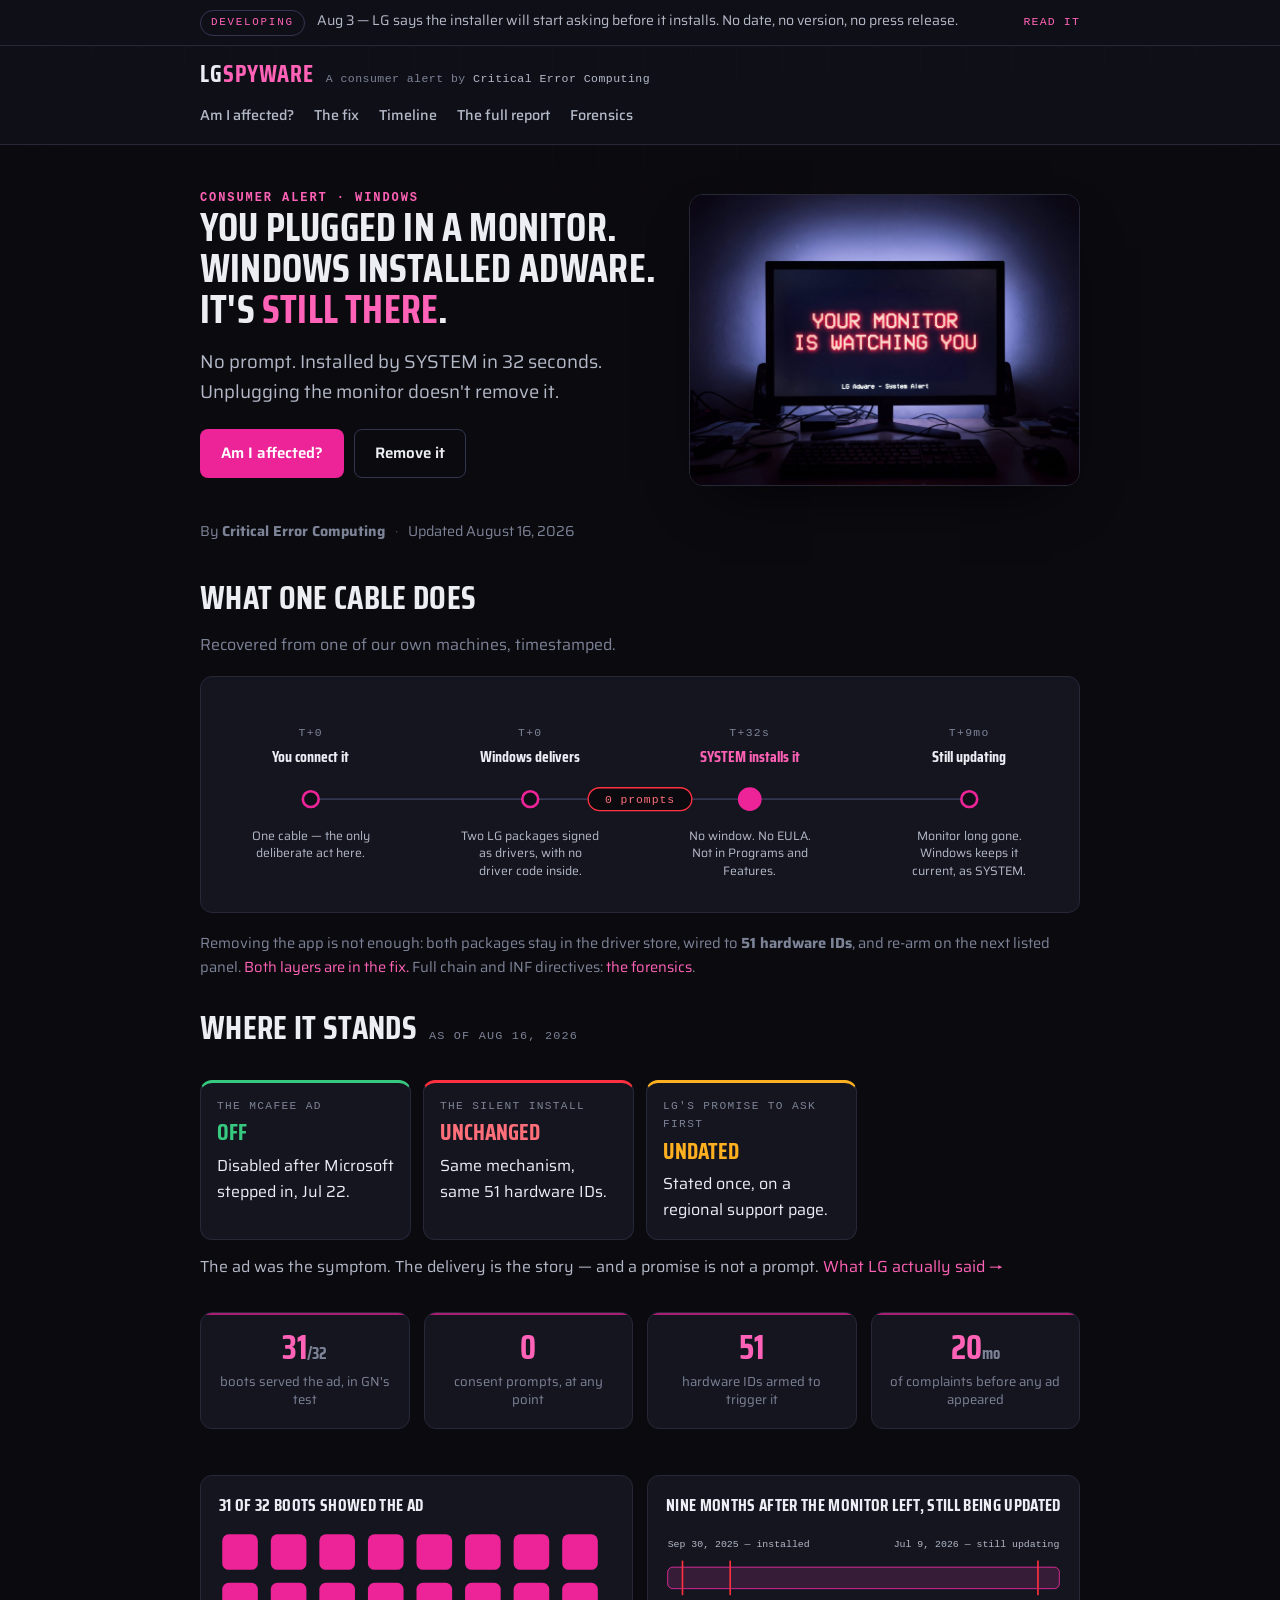
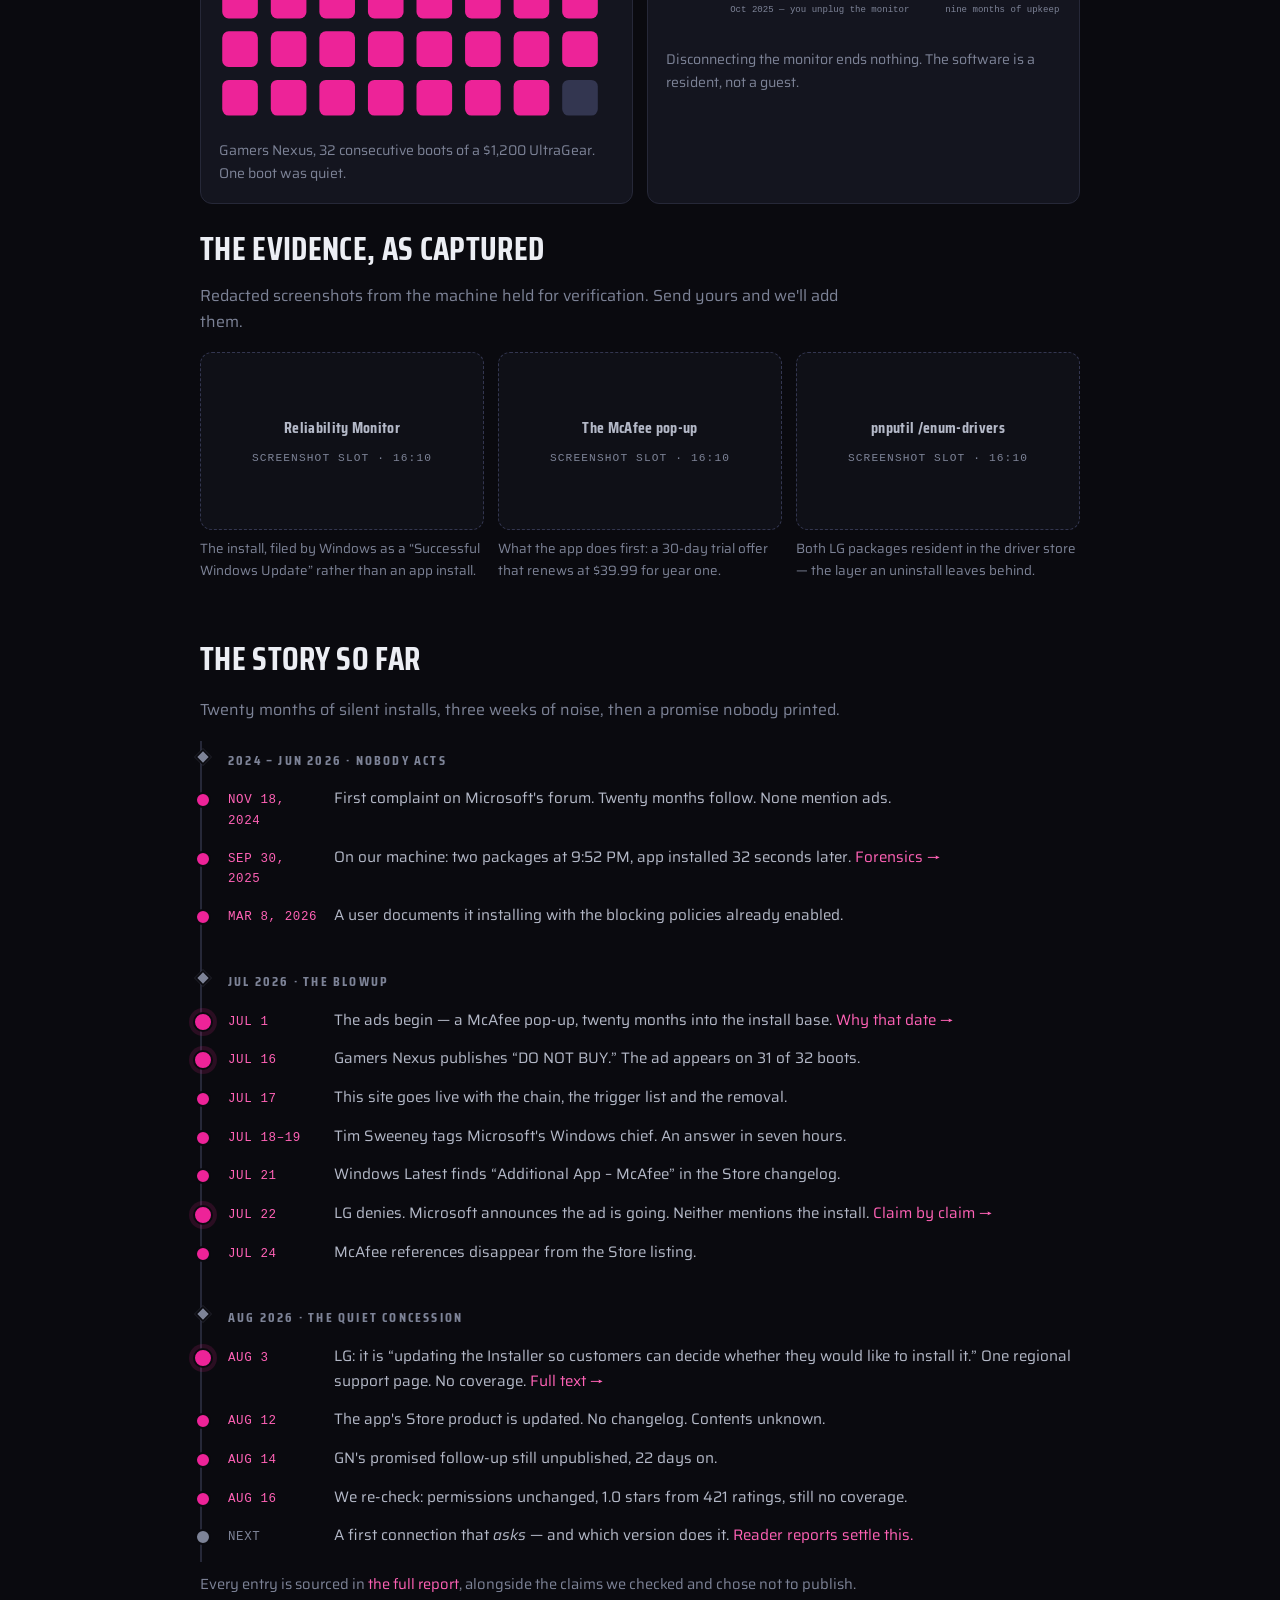
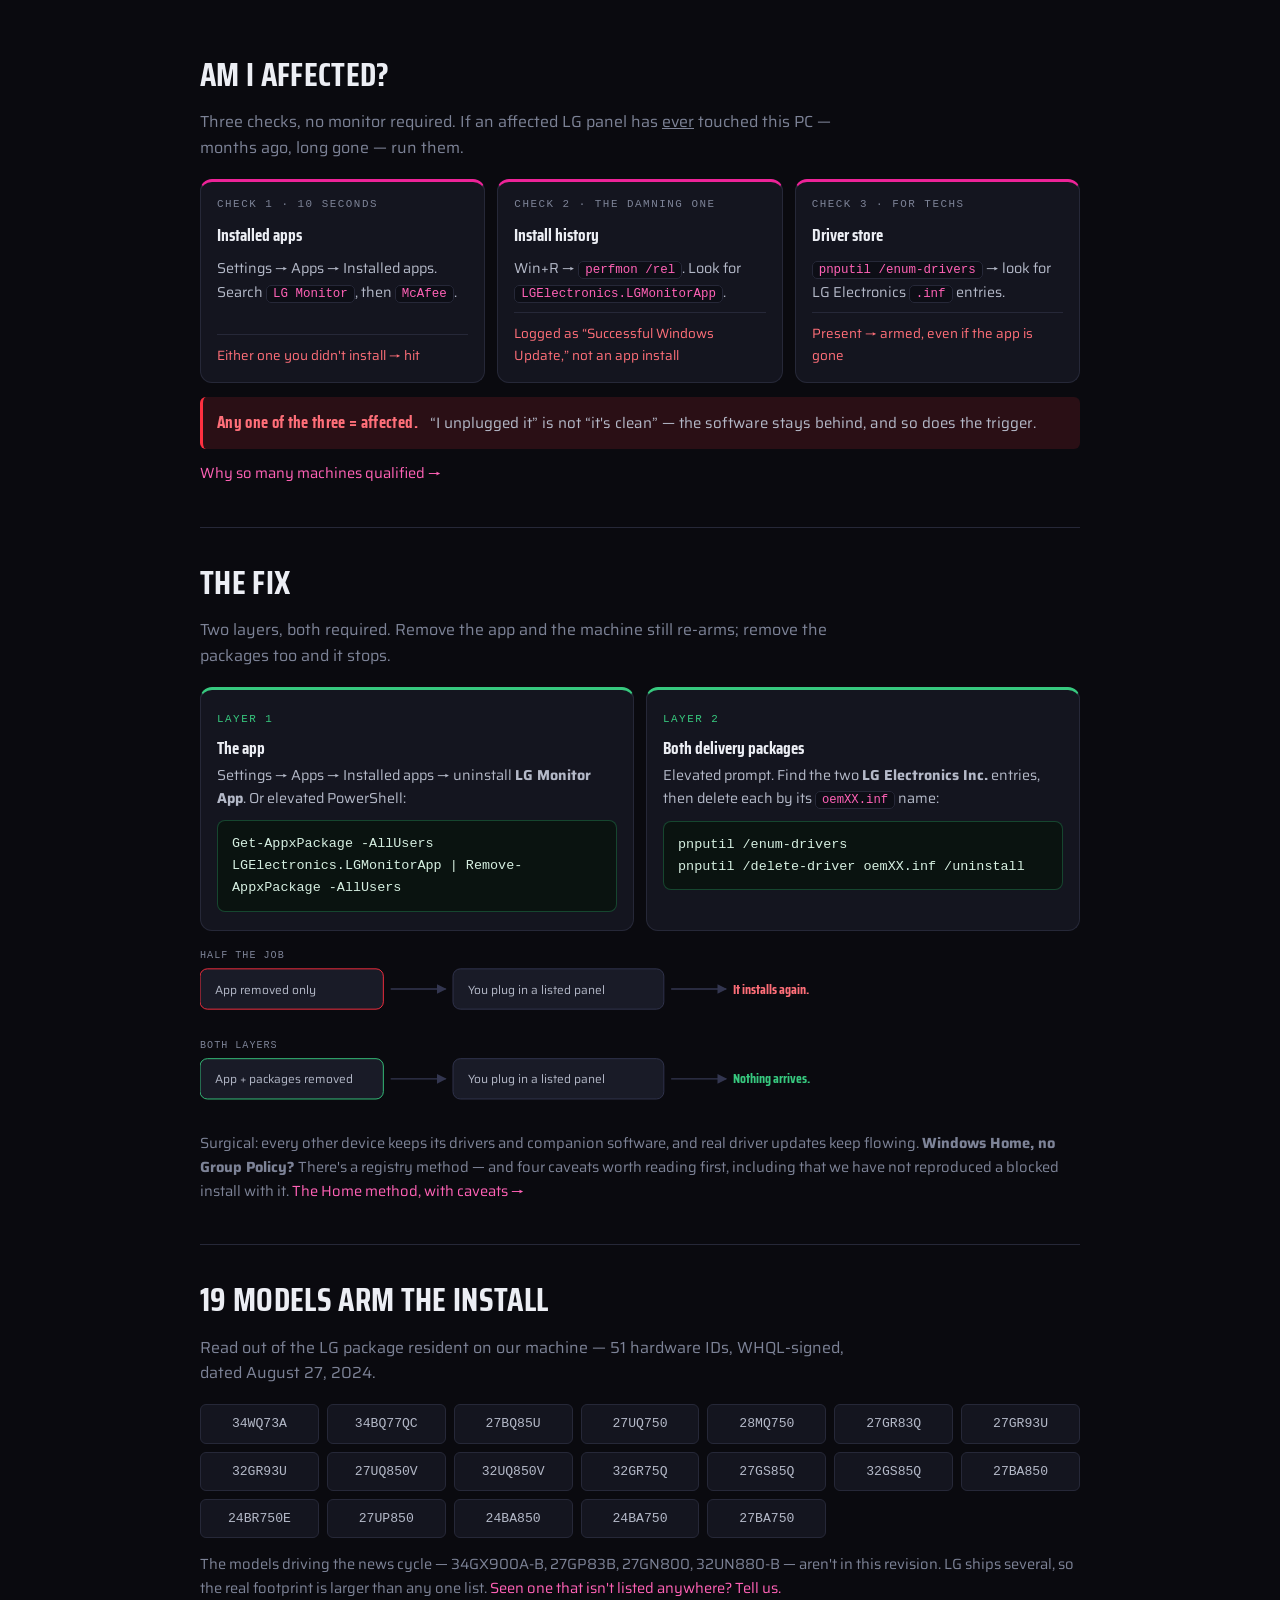
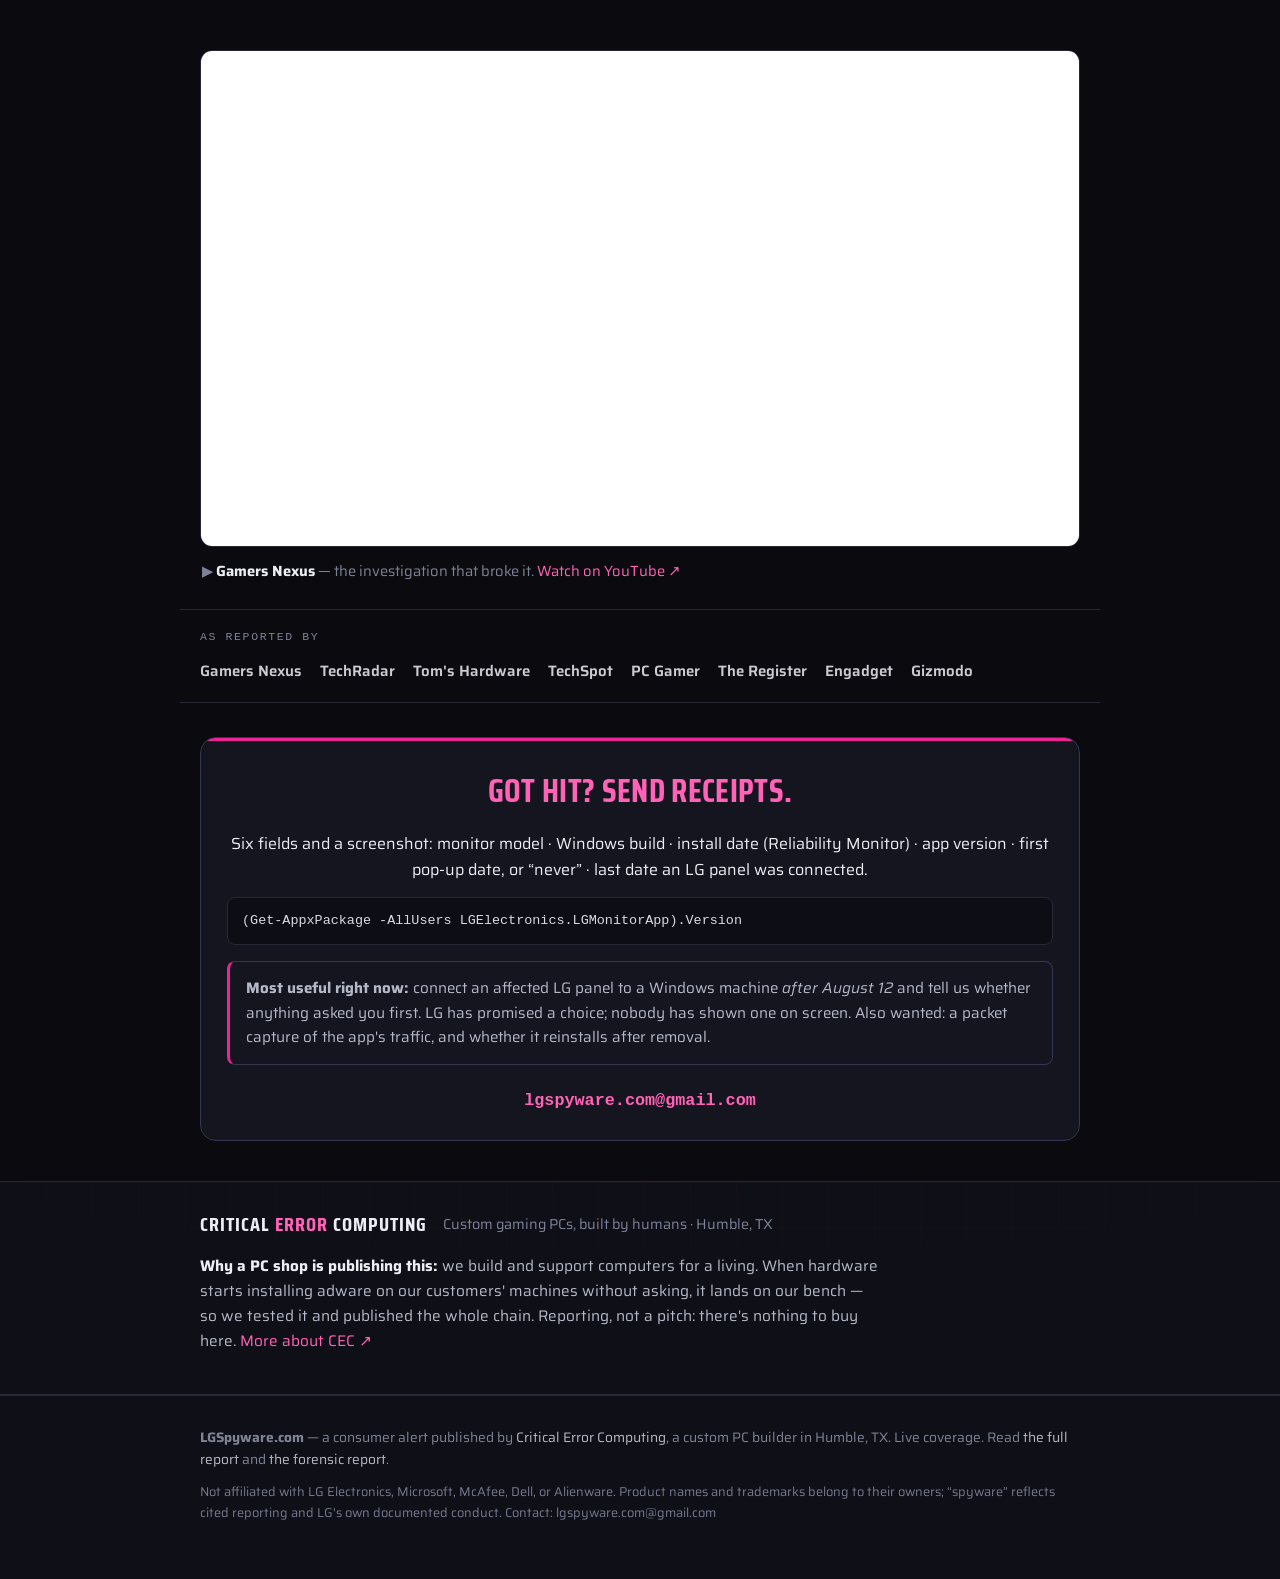
==== index.html @ e0792645 "Rebuild the affected/fix sections as cards, and draw the re-arm loop Both sections were still tinted" ====
<!DOCTYPE html>
<html lang="en">
<head>
  <meta charset="utf-8">
  <meta name="viewport" content="width=device-width, initial-scale=1">
  <title>LG Monitors Are Auto-Installing Adware on Windows PCs — LGSpyware.com | Critical Error Computing</title>
  <meta name="description" content="Plug in an affected LG monitor and Windows installs LG's app in 32 seconds — no prompt, by SYSTEM — and it stays after the monitor is gone. The dated timeline, the numbers, the two-step removal. On August 3 LG said it is updating the installer so customers can decide whether to install it: no date, no version, no press release.">
  <meta name="robots" content="index,follow">

  <meta property="og:type" content="article">
  <meta property="og:site_name" content="LGSpyware.com · Critical Error Computing">
  <meta property="og:title" content="LG Now Says You'll Get a Choice. In a Notice Nobody Reported.">
  <meta property="og:description" content="An LG support notice dated August 3 says LG is updating the installer “so customers can decide whether they would like to install it” — the first time anyone has addressed the auto-install. No date, no version, no coverage. Timeline, numbers and removal.">
  <meta property="og:url" content="https://lgspyware.com/">
  <meta property="og:image" content="https://lgspyware.com/og-image.jpg">
  <meta property="og:image:alt" content="An LG monitor in a dark room reading YOUR MONITOR IS WATCHING YOU. LG Adware, System Alert.">
  <meta name="twitter:card" content="summary_large_image">
  <meta name="twitter:title" content="LG Now Says You'll Get a Choice. In a Notice Nobody Reported.">
  <meta name="twitter:description" content="LG's August 3 support notice promises the installer will ask first. It is undated, unversioned and unreported — and until it ships, the silent install is exactly as it was.">

  <link rel="icon" href="data:image/svg+xml,<svg xmlns='http://www.w3.org/2000/svg' viewBox='0 0 32 32'><text y='26' font-size='26'>%E2%9A%A0%EF%B8%8F</text></svg>">
  <link rel="preconnect" href="https://fonts.googleapis.com">
  <link rel="preconnect" href="https://fonts.gstatic.com" crossorigin>
  <link href="https://fonts.googleapis.com/css2?family=Saira:wght@400;500;600&family=Saira+Condensed:wght@600;700&display=swap" rel="stylesheet">
  <link rel="stylesheet" href="styles.css">
</head>
<body>

  <div class="ribbon">
    <div class="wrap ribbon-in">
      <span class="ribbon-tag">Developing</span>
      <span class="ribbon-txt">Aug 3 — LG says the installer will start asking before it installs. No date, no version, no press release.</span>
      <a class="ribbon-link" href="/story#august">Read it</a>
    </div>
  </div>

  <header class="masthead">
    <div class="grid-bg"></div>
    <div class="wrap masthead-in">
      <div class="brandblock">
        <a class="brand" href="/">LG<span class="err">Spyware</span></a>
        <span class="brand-by">A consumer alert by <a href="https://www.criticalerrorcomputing.com/" target="_blank" rel="noopener">Critical Error Computing</a></span>
      </div>
      <nav class="topnav">
        <a href="#affected">Am I affected?</a>
        <a href="#fix">The fix</a>
        <a href="#timeline">Timeline</a>
        <a href="/story">The full report</a>
        <a href="/forensics">Forensics</a>
      </nav>
    </div>
  </header>

  <main>
    <!-- LEAD -->
    <article class="lead">
      <div class="grid-bg"></div>
      <div class="wrap lead-in">
        <div class="lead-top">
          <div>
            <span class="eyebrow">Consumer alert · Windows</span>
            <h1>You plugged in a monitor. Windows installed adware. It's <span class="gw" data-alt="st1ll there">still there</span>.</h1>
            <p class="dek">No prompt. Installed by SYSTEM in 32 seconds. Unplugging the monitor doesn't remove it.</p>
            <div class="lead-actions">
              <a class="btn btn-primary" href="#affected">Am I affected?</a>
              <a class="btn btn-ghost" href="#fix">Remove it</a>
            </div>
          </div>
          <div class="lead-art">
            <img class="hero-img" src="hero.jpg" alt="An LG monitor in a dark room showing red pixel text: YOUR MONITOR IS WATCHING YOU. LG Adware, System Alert.">
          </div>
        </div>
        <div class="byline">
          <span>By <strong>Critical Error Computing</strong></span>
          <span class="sep">·</span>
          <span>Updated <time datetime="2026-08-16">August 16, 2026</time></span>
        </div>
      </div>
    </article>

    <!-- THE MECHANISM -->
    <section id="chain" class="wrap diagram-block">
      <h2>What one cable does</h2>
      <p class="sub">Recovered from one of our own machines, timestamped.</p>

      <svg class="diagram" viewBox="0 0 1000 250" role="img" aria-labelledby="dgt dgd">
        <title id="dgt">How the LG Monitor App installs itself</title>
        <desc id="dgd">Connect the monitor at T plus zero. Windows Update delivers two LG packages signed as drivers with no driver code. One fabricates a phantom device so the other can bind to it. At T plus 32 seconds, SYSTEM installs the LG Monitor App from the Microsoft Store with no prompt. Nine months later, with the monitor unplugged, Windows is still updating the app.</desc>

        <line class="dg-rail" x1="125" y1="130" x2="875" y2="130"/>

        <g class="dg-node">
          <circle class="dg-dot" cx="125" cy="130" r="9"/>
          <text class="dg-t" x="125" y="58">T+0</text>
          <text class="dg-h" x="125" y="88">You connect it</text>
          <text class="dg-b" x="125" y="176">One cable — the only</text>
          <text class="dg-b" x="125" y="196">deliberate act here.</text>
        </g>

        <g class="dg-node">
          <circle class="dg-dot" cx="375" cy="130" r="9"/>
          <text class="dg-t" x="375" y="58">T+0</text>
          <text class="dg-h" x="375" y="88">Windows delivers</text>
          <text class="dg-b" x="375" y="176">Two LG packages signed</text>
          <text class="dg-b" x="375" y="196">as drivers, with no</text>
          <text class="dg-b" x="375" y="216">driver code inside.</text>
        </g>

        <g class="dg-node dg-node-key">
          <circle class="dg-dot dg-dot-key" cx="625" cy="130" r="12"/>
          <text class="dg-t" x="625" y="58">T+32s</text>
          <text class="dg-h" x="625" y="88">SYSTEM installs it</text>
          <text class="dg-b" x="625" y="176">No window. No EULA.</text>
          <text class="dg-b" x="625" y="196">Not in Programs and</text>
          <text class="dg-b" x="625" y="216">Features.</text>
        </g>

        <g class="dg-node">
          <circle class="dg-dot" cx="875" cy="130" r="9"/>
          <text class="dg-t" x="875" y="58">T+9mo</text>
          <text class="dg-h" x="875" y="88">Still updating</text>
          <text class="dg-b" x="875" y="176">Monitor long gone.</text>
          <text class="dg-b" x="875" y="196">Windows keeps it</text>
          <text class="dg-b" x="875" y="216">current, as SYSTEM.</text>
        </g>

        <g class="dg-gap">
          <rect x="441" y="117" width="118" height="26" rx="13"/>
          <text x="500" y="134">0 prompts</text>
        </g>
      </svg>

      <ol class="flow" aria-hidden="true">
        <li><span class="flow-t">T+0</span><span class="flow-h">You connect it</span><span class="flow-b">One cable — the only deliberate action in the chain.</span></li>
        <li><span class="flow-t">T+0</span><span class="flow-h">Windows Update delivers</span><span class="flow-b">Two LG packages signed as drivers, carrying no driver code. One invents a phantom device so the other can bind to it.</span></li>
        <li><span class="flow-t">T+32s</span><span class="flow-h">SYSTEM installs the app</span><span class="flow-b">No window, no EULA, no Programs and Features entry.</span></li>
        <li><span class="flow-t">T+9mo</span><span class="flow-h">Still maintained</span><span class="flow-b">Monitor unplugged Oct 2025; Windows still updating the app as SYSTEM in Jul 2026.</span></li>
      </ol>

      <p class="note-dim">Removing the app is not enough: both packages stay in the driver store, wired to <strong>51 hardware IDs</strong>, and re-arm on the next listed panel. <a href="#fix">Both layers are in the fix.</a> Full chain and INF directives: <a href="/forensics">the forensics</a>.</p>
    </section>

    <!-- STATE OF PLAY -->
    <section class="wrap board">
      <div class="board-head">
        <h2>Where it stands</h2>
        <span class="board-date">as of <time datetime="2026-08-16">Aug 16, 2026</time></span>
      </div>
      <div class="board-grid">
        <div class="bcard bcard-ok">
          <span class="bcard-lbl">The McAfee ad</span>
          <span class="bcard-state">Off</span>
          <span class="bcard-note">Disabled after Microsoft stepped in, Jul 22.</span>
        </div>
        <div class="bcard bcard-bad">
          <span class="bcard-lbl">The silent install</span>
          <span class="bcard-state">Unchanged</span>
          <span class="bcard-note">Same mechanism, same 51 hardware IDs.</span>
        </div>
        <div class="bcard bcard-wait">
          <span class="bcard-lbl">LG's promise to ask first</span>
          <span class="bcard-state">Undated</span>
          <span class="bcard-note">Stated once, on a regional support page.</span>
        </div>
      </div>
      <p class="board-foot">The ad was the symptom. The delivery is the story — and a promise is not a prompt. <a href="/story#august">What LG actually said →</a></p>
    </section>

    <!-- NUMBERS -->
    <section class="wrap stats">
      <div class="stat">
        <div class="stat-num">31<span class="stat-den">/32</span></div>
        <div class="stat-lbl">boots served the ad, in GN's test</div>
      </div>
      <div class="stat">
        <div class="stat-num">0</div>
        <div class="stat-lbl">consent prompts, at any point</div>
      </div>
      <div class="stat">
        <div class="stat-num">51</div>
        <div class="stat-lbl">hardware IDs armed to trigger it</div>
      </div>
      <div class="stat">
        <div class="stat-num">20<span class="stat-den">mo</span></div>
        <div class="stat-lbl">of complaints before any ad appeared</div>
      </div>
    </section>

    <!-- CHARTS -->
    <section class="wrap">
      <div class="charts">

        <div class="chart">
          <h3>31 of 32 boots showed the ad</h3>
          <svg viewBox="0 0 244 122" role="img" aria-label="Grid of 32 squares; 31 are filled, representing boots that served the McAfee advert in Gamers Nexus testing.">
          <rect class="ch-on" x="2" y="2" width="22" height="22" rx="4"/>
          <rect class="ch-on" x="32" y="2" width="22" height="22" rx="4"/>
          <rect class="ch-on" x="62" y="2" width="22" height="22" rx="4"/>
          <rect class="ch-on" x="92" y="2" width="22" height="22" rx="4"/>
          <rect class="ch-on" x="122" y="2" width="22" height="22" rx="4"/>
          <rect class="ch-on" x="152" y="2" width="22" height="22" rx="4"/>
          <rect class="ch-on" x="182" y="2" width="22" height="22" rx="4"/>
          <rect class="ch-on" x="212" y="2" width="22" height="22" rx="4"/>
          <rect class="ch-on" x="2" y="32" width="22" height="22" rx="4"/>
          <rect class="ch-on" x="32" y="32" width="22" height="22" rx="4"/>
          <rect class="ch-on" x="62" y="32" width="22" height="22" rx="4"/>
          <rect class="ch-on" x="92" y="32" width="22" height="22" rx="4"/>
          <rect class="ch-on" x="122" y="32" width="22" height="22" rx="4"/>
          <rect class="ch-on" x="152" y="32" width="22" height="22" rx="4"/>
          <rect class="ch-on" x="182" y="32" width="22" height="22" rx="4"/>
          <rect class="ch-on" x="212" y="32" width="22" height="22" rx="4"/>
          <rect class="ch-on" x="2" y="62" width="22" height="22" rx="4"/>
          <rect class="ch-on" x="32" y="62" width="22" height="22" rx="4"/>
          <rect class="ch-on" x="62" y="62" width="22" height="22" rx="4"/>
          <rect class="ch-on" x="92" y="62" width="22" height="22" rx="4"/>
          <rect class="ch-on" x="122" y="62" width="22" height="22" rx="4"/>
          <rect class="ch-on" x="152" y="62" width="22" height="22" rx="4"/>
          <rect class="ch-on" x="182" y="62" width="22" height="22" rx="4"/>
          <rect class="ch-on" x="212" y="62" width="22" height="22" rx="4"/>
          <rect class="ch-on" x="2" y="92" width="22" height="22" rx="4"/>
          <rect class="ch-on" x="32" y="92" width="22" height="22" rx="4"/>
          <rect class="ch-on" x="62" y="92" width="22" height="22" rx="4"/>
          <rect class="ch-on" x="92" y="92" width="22" height="22" rx="4"/>
          <rect class="ch-on" x="122" y="92" width="22" height="22" rx="4"/>
          <rect class="ch-on" x="152" y="92" width="22" height="22" rx="4"/>
          <rect class="ch-on" x="182" y="92" width="22" height="22" rx="4"/>
          <rect class="ch-off" x="212" y="92" width="22" height="22" rx="4"/>
          </svg>
          <p>Gamers Nexus, 32 consecutive boots of a $1,200 UltraGear. One boot was quiet.</p>
        </div>

        <div class="chart">
          <h3>Nine months after the monitor left, still being updated</h3>
          <svg viewBox="0 0 480 130" role="img" aria-label="Timeline bar: the app installs on 30 September 2025, the monitor is unplugged in mid-October 2025, and Windows is still updating the app as SYSTEM on 9 July 2026.">
            <text class="ch-lbl" x="2" y="20">Sep 30, 2025 — installed</text>
            <text class="ch-lbl" x="478" y="20" text-anchor="end">Jul 9, 2026 — still updating</text>
            <rect class="ch-bar" x="2" y="44" width="476" height="26" rx="6"/>
            <rect class="ch-fill" x="2" y="44" width="476" height="26" rx="6"/>
            <line class="ch-mark" x1="20" y1="36" x2="20" y2="78"/>
            <line class="ch-mark" x1="78" y1="36" x2="78" y2="78"/>
            <line class="ch-mark" x1="452" y1="36" x2="452" y2="78"/>
            <text class="ch-lbl-dim" x="78" y="98">Oct 2025 — you unplug the monitor</text>
            <text class="ch-lbl-dim" x="478" y="98" text-anchor="end">nine months of upkeep</text>
          </svg>
          <p>Disconnecting the monitor ends nothing. The software is a resident, not a guest.</p>
        </div>

      </div>
    </section>

    <!-- EVIDENCE -->
    <section class="wrap">
      <h2>The evidence, as captured</h2>
      <p class="sub">Redacted screenshots from the machine held for verification. Send yours and we'll add them.</p>
      <div class="shots">
        <figure class="shot">
          <div class="shot-ph"><b>Reliability Monitor</b><span>screenshot slot · 16:10</span></div>
          <figcaption>The install, filed by Windows as a “Successful Windows Update” rather than an app install.</figcaption>
        </figure>
        <figure class="shot">
          <div class="shot-ph"><b>The McAfee pop-up</b><span>screenshot slot · 16:10</span></div>
          <figcaption>What the app does first: a 30-day trial offer that renews at $39.99 for year one.</figcaption>
        </figure>
        <figure class="shot">
          <div class="shot-ph"><b>pnputil /enum-drivers</b><span>screenshot slot · 16:10</span></div>
          <figcaption>Both LG packages resident in the driver store — the layer an uninstall leaves behind.</figcaption>
        </figure>
      </div>
    </section>

    <!-- TIMELINE -->
    <section id="timeline" class="wrap">
      <h2>The story so far</h2>
      <p class="sub">Twenty months of silent installs, three weeks of noise, then a promise nobody printed.</p>
      <ol class="timeline tl-tight">
        <li class="tl-phase"><span>2024 – Jun 2026 · nobody acts</span></li>
        <li><time datetime="2024-11-18">Nov 18, 2024</time><div>First complaint on Microsoft's forum. Twenty months follow. None mention ads.</div></li>
        <li><time datetime="2025-09-30">Sep 30, 2025</time><div>On our machine: two packages at 9:52 PM, app installed 32 seconds later. <a href="/forensics">Forensics →</a></div></li>
        <li><time datetime="2026-03-08">Mar 8, 2026</time><div>A user documents it installing with the blocking policies already enabled.</div></li>

        <li class="tl-phase"><span>Jul 2026 · the blowup</span></li>
        <li class="tl-key"><time datetime="2026-07-01">Jul 1</time><div>The ads begin — a McAfee pop-up, twenty months into the install base. <a href="/story#switch">Why that date →</a></div></li>
        <li class="tl-key"><time datetime="2026-07-16">Jul 16</time><div>Gamers Nexus publishes “DO NOT BUY.” The ad appears on 31 of 32 boots.</div></li>
        <li><time datetime="2026-07-17">Jul 17</time><div>This site goes live with the chain, the trigger list and the removal.</div></li>
        <li><time datetime="2026-07-18">Jul 18–19</time><div>Tim Sweeney tags Microsoft's Windows chief. An answer in seven hours.</div></li>
        <li><time datetime="2026-07-21">Jul 21</time><div>Windows Latest finds “Additional App – McAfee” in the Store changelog.</div></li>
        <li class="tl-key"><time datetime="2026-07-22">Jul 22</time><div>LG denies. Microsoft announces the ad is going. Neither mentions the install. <a href="/story#response">Claim by claim →</a></div></li>
        <li><time datetime="2026-07-24">Jul 24</time><div>McAfee references disappear from the Store listing.</div></li>

        <li class="tl-phase"><span>Aug 2026 · the quiet concession</span></li>
        <li class="tl-key"><time datetime="2026-08-03">Aug 3</time><div>LG: it is “updating the Installer so customers can decide whether they would like to install it.” One regional support page. No coverage. <a href="/story#august">Full text →</a></div></li>
        <li><time datetime="2026-08-12">Aug 12</time><div>The app's Store product is updated. No changelog. Contents unknown.</div></li>
        <li><time datetime="2026-08-14">Aug 14</time><div>GN's promised follow-up still unpublished, 22 days on.</div></li>
        <li><time datetime="2026-08-16">Aug 16</time><div>We re-check: permissions unchanged, 1.0 stars from 421 ratings, still no coverage.</div></li>
        <li class="pending"><time>Next</time><div>A first connection that <em>asks</em> — and which version does it. <a href="#tips">Reader reports settle this.</a></div></li>
      </ol>
      <p class="note-dim">Every entry is sourced in <a href="/story#sources">the full report</a>, alongside the claims we checked and chose not to publish.</p>
    </section>

    <div class="wrap body">

      <!-- ARE YOU AFFECTED -->
      <section id="affected">
        <h2>Am I affected?</h2>
        <p class="sub">Three checks, no monitor required. If an affected LG panel has <u>ever</u> touched this PC — months ago, long gone — run them.</p>
        <div class="checks">
          <div class="check">
            <span class="check-n">Check 1 · 10 seconds</span>
            <span class="check-h">Installed apps</span>
            <p class="check-b">Settings → Apps → Installed apps. Search <code>LG Monitor</code>, then <code>McAfee</code>.</p>
            <span class="check-hit">Either one you didn't install → hit</span>
          </div>
          <div class="check">
            <span class="check-n">Check 2 · the damning one</span>
            <span class="check-h">Install history</span>
            <p class="check-b">Win+R → <code>perfmon /rel</code>. Look for <code>LGElectronics.LGMonitorApp</code>.</p>
            <span class="check-hit">Logged as “Successful Windows Update,” not an app install</span>
          </div>
          <div class="check">
            <span class="check-n">Check 3 · for techs</span>
            <span class="check-h">Driver store</span>
            <p class="check-b"><code>pnputil /enum-drivers</code> → look for LG Electronics <code>.inf</code> entries.</p>
            <span class="check-hit">Present → armed, even if the app is gone</span>
          </div>
        </div>
        <div class="verdict">
          <b>Any one of the three = affected.</b>
          <span>“I unplugged it” is not “it's clean” — the software stays behind, and so does the trigger.</span>
        </div>
        <p class="note-dim"><a href="/story#affected-more">Why so many machines qualified →</a></p>
      </section>

      <!-- FIX -->
      <section id="fix">
        <h2>The fix</h2>
        <p class="sub">Two layers, both required. Remove the app and the machine still re-arms; remove the packages too and it stops.</p>
        <div class="layers">
          <div class="layer">
            <span class="layer-n">Layer 1</span>
            <div class="layer-h">The app</div>
            <p>Settings → Apps → Installed apps → uninstall <strong>LG Monitor App</strong>. Or elevated PowerShell:</p>
            <pre><code>Get-AppxPackage -AllUsers LGElectronics.LGMonitorApp | Remove-AppxPackage -AllUsers</code></pre>
          </div>
          <div class="layer">
            <span class="layer-n">Layer 2</span>
            <div class="layer-h">Both delivery packages</div>
            <p>Elevated prompt. Find the two <strong>LG Electronics Inc.</strong> entries, then delete each by its <code>oemXX.inf</code> name:</p>
            <pre><code>pnputil /enum-drivers
pnputil /delete-driver oemXX.inf /uninstall</code></pre>
          </div>
        </div>

        <svg class="rearm" viewBox="0 0 960 190" role="img" aria-label="Removing only the app leaves both LG packages in the driver store, so connecting a listed LG monitor installs it again. Removing the app and both packages means connecting a listed monitor installs nothing.">
          <text class="re-lbl" x="0" y="14">Half the job</text>
          <rect class="re-box re-box-bad" x="0" y="26" width="200" height="44" rx="8"/>
          <text class="re-t" x="16" y="53">App removed only</text>
          <path class="re-arrow" d="M208 48 H 268" marker-end="url(#reArrow)"/>
          <rect class="re-box" x="276" y="26" width="230" height="44" rx="8"/>
          <text class="re-t" x="292" y="53">You plug in a listed panel</text>
          <path class="re-arrow" d="M514 48 H 574" marker-end="url(#reArrow)"/>
          <text class="re-out-bad" x="582" y="53">It installs again.</text>

          <text class="re-lbl" x="0" y="112">Both layers</text>
          <rect class="re-box re-box-good" x="0" y="124" width="200" height="44" rx="8"/>
          <text class="re-t" x="16" y="151">App + packages removed</text>
          <path class="re-arrow" d="M208 146 H 268" marker-end="url(#reArrow)"/>
          <rect class="re-box" x="276" y="124" width="230" height="44" rx="8"/>
          <text class="re-t" x="292" y="151">You plug in a listed panel</text>
          <path class="re-arrow" d="M514 146 H 574" marker-end="url(#reArrow)"/>
          <text class="re-out-good" x="582" y="151">Nothing arrives.</text>

          <defs>
            <marker id="reArrow" viewBox="0 0 10 10" refX="9" refY="5" markerWidth="7" markerHeight="7" orient="auto-start-reverse">
              <path d="M0 0 L10 5 L0 10 z" fill="#333650"/>
            </marker>
          </defs>
        </svg>

        <p class="note-dim">Surgical: every other device keeps its drivers and companion software, and real driver updates keep flowing. <strong>Windows Home, no Group Policy?</strong> There's a registry method — and four caveats worth reading first, including that we have not reproduced a blocked install with it. <a href="/story#fix">The Home method, with caveats →</a></p>
      </section>

      <!-- AFFECTED MODELS -->
      <section id="models">
        <h2>19 models arm the install</h2>
        <p class="sub">Read out of the LG package resident on our machine — 51 hardware IDs, WHQL-signed, dated August 27, 2024.</p>
        <div class="modelgrid">
          <span>34WQ73A</span><span>34BQ77QC</span><span>27BQ85U</span><span>27UQ750</span>
          <span>28MQ750</span><span>27GR83Q</span><span>27GR93U</span><span>32GR93U</span>
          <span>27UQ850V</span><span>32UQ850V</span><span>32GR75Q</span><span>27GS85Q</span>
          <span>32GS85Q</span><span>27BA850</span><span>24BR750E</span><span>27UP850</span>
          <span>24BA850</span><span>24BA750</span><span>27BA750</span>
        </div>
        <p class="note-dim">The models driving the news cycle — 34GX900A-B, 27GP83B, 27GN800, 32UN880-B — aren't in this revision. LG ships several, so the real footprint is larger than any one list. <a href="#tips">Seen one that isn't listed anywhere? Tell us.</a></p>
      </section>

    </div>

    <!-- VIDEO -->
    <section class="wrap video-block">
      <div class="video">
        <iframe
          src="https://www.youtube-nocookie.com/embed/Q9uefFYe6bM"
          title="Gamers Nexus: DO NOT BUY — LG's Spyware TVs, Monitors, and Wiretapping Concerns"
          loading="lazy"
          allow="accelerometer; autoplay; clipboard-write; encrypted-media; gyroscope; picture-in-picture; web-share"
          referrerpolicy="strict-origin-when-cross-origin"
          allowfullscreen></iframe>
      </div>
      <p class="caption">▶ <strong>Gamers Nexus</strong> — the investigation that broke it. <a href="https://www.youtube.com/watch?v=Q9uefFYe6bM" target="_blank" rel="noopener">Watch on YouTube ↗</a></p>
    </section>

    <!-- OUTLET STRIP -->
    <section class="wrap outlets">
      <span class="outlets-label">As reported by</span>
      <ul>
        <li><a href="https://www.youtube.com/watch?v=Q9uefFYe6bM" target="_blank" rel="noopener">Gamers Nexus</a></li>
        <li><a href="https://www.techradar.com/televisions/lgs-gaming-monitors-and-tvs-are-facing-a-user-revolt" target="_blank" rel="noopener">TechRadar</a></li>
        <li><a href="https://www.tomshardware.com/software/windows/[base64]" target="_blank" rel="noopener">Tom's Hardware</a></li>
        <li><a href="https://www.techspot.com/news/113031-lg-alienware-monitors-caught-auto-installing-windows-adware.html" target="_blank" rel="noopener">TechSpot</a></li>
        <li><a href="https://www.pcgamer.com/hardware/gaming-monitors/it-looks-like-monitor-manufacturers-can-download-bloatware-without-consent-that-will-serve-you-pop-up-ads/" target="_blank" rel="noopener">PC Gamer</a></li>
        <li><a href="https://www.theregister.com/personal-tech/2026/07/21/lg-monitors-are-using-windows-11-feature-to-serve-adware/5275486" target="_blank" rel="noopener">The Register</a></li>
        <li><a href="https://www.engadget.com/2222348/lg-monitor-mcafee-spam-ads-microsoft/" target="_blank" rel="noopener">Engadget</a></li>
        <li><a href="https://gizmodo.com/microsoft-forces-lg-to-quit-shoving-mcafee-ads-into-your-pc-2000790353" target="_blank" rel="noopener">Gizmodo</a></li>
      </ul>
    </section>

    <!-- TIPS -->
    <section id="tips" class="wrap">
      <div class="tip">
        <h2>Got hit? Send receipts.</h2>
        <p>Six fields and a screenshot: monitor model · Windows build · install date (Reliability Monitor) · app version · first pop-up date, or “never” · last date an LG panel was connected.</p>
        <pre><code>(Get-AppxPackage -AllUsers LGElectronics.LGMonitorApp).Version</code></pre>
        <div class="evidence-note"><strong>Most useful right now:</strong> connect an affected LG panel to a Windows machine <em>after August 12</em> and tell us whether anything asked you first. LG has promised a choice; nobody has shown one on screen. Also wanted: a packet capture of the app's traffic, and whether it reinstalls after removal.</div>
        <a class="mail" href="mailto:lgspyware.com@gmail.com?subject=LG%20monitor%20adware%20tip">lgspyware.com@gmail.com</a>
      </div>
    </section>

    <!-- PUBLISHER (CEC) -->
    <section class="publisher">
      <div class="grid-bg"></div>
      <div class="wrap publisher-in">
        <div class="pub-row">
          <span class="pub-mark">Critical <span class="err">Error</span> Computing</span>
          <span class="pub-tag">Custom gaming PCs, built by humans · Humble, TX</span>
        </div>
        <p class="pub-body"><strong>Why a PC shop is publishing this:</strong> we build and support computers for a living. When hardware starts installing adware on our customers' machines without asking, it lands on our bench — so we tested it and published the whole chain. Reporting, not a pitch: there's nothing to buy here. <a href="https://www.criticalerrorcomputing.com/" target="_blank" rel="noopener">More about CEC ↗</a></p>
      </div>
    </section>

  </main>

  <footer class="site">
    <div class="wrap">
      <p><strong>LGSpyware.com</strong> — a consumer alert published by <a href="https://www.criticalerrorcomputing.com/" target="_blank" rel="noopener">Critical Error Computing</a>, a custom PC builder in Humble, TX. Live coverage. Read <a href="/story">the full report</a> and <a href="/forensics">the forensic report</a>.</p>
      <p class="disclaimer">Not affiliated with LG Electronics, Microsoft, McAfee, Dell, or Alienware. Product names and trademarks belong to their owners; “spyware” reflects cited reporting and LG's own documented conduct. Contact: lgspyware.com@gmail.com</p>
    </div>
  </footer>

  <script>
    // Deep links published before the Aug 16 split pointed at sections that now
    // live on /story. Forward them instead of dropping readers at the top.
    (function () {
      var moved = {
        response: 1, august: 1, switch: 1, permissions: 1,
        record: 1, sources: 1, story: 1
      };
      var h = location.hash.slice(1);
      if (h && moved[h] && !document.getElementById(h)) {
        location.replace('/story#' + (h === 'story' ? 'chain' : h));
      }
    })();
  </script>

</body>
</html>
---- styles.css ----
/* LGSpyware.com — themed to the Critical Error Computing house style.
 * Dark surfaces, Saira type, hot-magenta accent (#ed2398), a faint grid,
 * and a subtle glitch on accent words. Red (#ff3040) is reserved for the
 * breaking banner and warning callouts. */

:root {
  color-scheme: dark;

  --bg: #0a0a0f;
  --bg-2: #0f1017;
  --surface: #14151f;
  --surface-2: #191b27;
  --border: #262838;
  --border-strong: #333650;

  --ink: #eceef4;
  --ink-soft: #b4b9c8;
  --ink-faint: #7d8397;

  --accent: #ed2398;          /* CEC magenta */
  --accent-ink: #ff62b6;
  --accent-soft: rgba(237, 35, 152, 0.14);

  --red: #ff3040;             /* alerts / warnings only */
  --red-ink: #ff6f79;
  --red-soft: rgba(255, 48, 64, 0.13);

  --amber: #ffb020;
  --ok: #37c97f;

  --grid-opacity: 0.5;
  --grid-line: rgba(237, 35, 152, 0.06);

  --font: "Saira", system-ui, -apple-system, "Segoe UI", Roboto, sans-serif;
  --font-cond: "Saira Condensed", "Saira", system-ui, sans-serif;
  --mono: ui-monospace, "JetBrains Mono", "Cascadia Code", Menlo, Consolas, monospace;

  --r-sm: 8px;
  --r-md: 12px;
  --r-lg: 16px;
}

* { box-sizing: border-box; }
html { scroll-behavior: smooth; }

body {
  margin: 0;
  font-family: var(--font);
  background: var(--bg);
  color: var(--ink);
  line-height: 1.62;
  -webkit-font-smoothing: antialiased;
  text-rendering: optimizeLegibility;
}

a { color: var(--accent-ink); text-decoration: none; }
a:hover { text-decoration: underline; }

.wrap { max-width: 920px; margin: 0 auto; padding: 0 20px; }
marquee-fallback { display: inline; }

/* Faint grid backdrop used behind section bands. */
.grid-bg {
  position: absolute; inset: 0; z-index: 0; pointer-events: none;
  background-image:
    linear-gradient(var(--grid-line) 1px, transparent 1px),
    linear-gradient(90deg, var(--grid-line) 1px, transparent 1px);
  background-size: 46px 46px;
  opacity: var(--grid-opacity);
  -webkit-mask-image: radial-gradient(120% 80% at 50% 0, #000, transparent 75%);
          mask-image: radial-gradient(120% 80% at 50% 0, #000, transparent 75%);
}

/* ---------- Glitch accent word (CEC signature) ---------- */
.gw {
  position: relative;
  color: var(--accent-ink);
  display: inline-block;
}
.gw::before,
.gw::after {
  content: attr(data-alt);
  position: absolute; left: 0; top: 0;
  clip-path: inset(0 0 0 0);
  opacity: 0;
  pointer-events: none;
}
.gw:hover::before {
  opacity: 0.9; color: #22e0d0; transform: translate(-2px, -1px);
  animation: gwx 0.5s steps(2) infinite;
}
.gw:hover::after {
  opacity: 0.9; color: var(--accent); transform: translate(2px, 1px);
  animation: gwx 0.4s steps(2) reverse infinite;
}
@keyframes gwx {
  0% { clip-path: inset(0 0 70% 0); }
  50% { clip-path: inset(50% 0 20% 0); }
  100% { clip-path: inset(80% 0 0 0); }
}
@media (prefers-reduced-motion: reduce) {
  .gw:hover::before, .gw:hover::after { animation: none; }
}

/* ---------- Breaking bar (RED) ---------- */
.breaking {
  position: sticky; top: 0; z-index: 50;
  background: var(--red);
  color: #fff;
  display: flex; align-items: center; gap: 14px;
  padding: 9px 20px;
  font-size: 0.88rem; font-weight: 600;
  letter-spacing: 0.01em;
  border-bottom: 1px solid rgba(0,0,0,0.3);
}
.breaking .pulse {
  font-family: var(--font-cond);
  font-weight: 700; letter-spacing: 0.09em; text-transform: uppercase;
  white-space: nowrap;
  animation: blink 1.4s ease-in-out infinite;
}
@keyframes blink { 0%,100%{opacity:1} 50%{opacity:0.4} }
@media (prefers-reduced-motion: reduce) { .breaking .pulse { animation: none; } }

/* ---------- Masthead ---------- */
.masthead {
  position: relative;
  background: var(--bg-2);
  border-bottom: 1px solid var(--border);
  overflow: hidden;
}
.masthead-in {
  position: relative; z-index: 1;
  display: flex; align-items: center; justify-content: space-between;
  padding: 16px 20px; gap: 16px; flex-wrap: wrap;
}
.brandblock { display: flex; align-items: baseline; gap: 12px; flex-wrap: wrap; }
.brand {
  font-family: var(--font-cond);
  font-size: 1.5rem; font-weight: 700;
  letter-spacing: 0.04em; text-transform: uppercase;
  color: var(--ink); line-height: 1;
}
.brand:hover { text-decoration: none; }
.brand .err { color: var(--accent-ink); }
.brand-by {
  font-size: 0.72rem; color: var(--ink-faint);
  font-family: var(--mono); letter-spacing: 0.04em;
}
.brand-by a { color: var(--ink-soft); }
.topnav { display: flex; gap: 20px; flex-wrap: wrap; }
.topnav a { color: var(--ink-soft); font-size: 0.9rem; font-weight: 500; }
.topnav a:hover { color: var(--accent-ink); text-decoration: none; }

/* ---------- Shared bits ---------- */
.eyebrow {
  font-family: var(--mono); font-size: 0.75rem;
  text-transform: uppercase; letter-spacing: 0.16em;
  color: var(--accent-ink); font-weight: 600;
}
.kicker-tag {
  display: inline-block;
  font-family: var(--mono); font-size: 0.72rem;
  text-transform: uppercase; letter-spacing: 0.12em;
  color: var(--ink-faint);
  border: 1px solid var(--border); border-radius: 999px;
  padding: 4px 12px;
}
.section-num {
  font-family: var(--mono); font-size: 0.74rem;
  letter-spacing: 0.14em; color: var(--ink-faint);
}

/* Buttons */
.btn {
  display: inline-flex; align-items: center; gap: 8px;
  font-family: var(--font); font-weight: 600; font-size: 0.95rem;
  padding: 11px 20px; border-radius: var(--r-sm);
  border: 1px solid transparent; cursor: pointer; text-decoration: none;
}
.btn:hover { text-decoration: none; }
.btn-primary { background: var(--accent); color: #fff; }
.btn-primary:hover { background: #ff3aa8; }
.btn-ghost { background: transparent; border-color: var(--border-strong); color: var(--ink); }
.btn-ghost:hover { border-color: var(--accent); color: var(--accent-ink); }
.btn-sm { padding: 8px 14px; font-size: 0.86rem; }

/* ---------- Lead ---------- */
.lead { position: relative; padding: 38px 20px 20px; overflow: hidden; }
.lead .grid-bg { opacity: 0.5; }
.lead-in { position: relative; z-index: 1; }
.lead-top { display: grid; grid-template-columns: 1fr 0.85fr; gap: 30px; align-items: center; margin-bottom: 22px; }
.lead-top h1 { font-size: clamp(1.7rem, 3.2vw, 2.5rem); margin-bottom: 16px; }
.hero-img { display: block; width: 100%; height: auto; border-radius: 14px; border: 1px solid var(--border); background: #0d0e16; box-shadow: 0 24px 60px -30px rgba(0,0,0,0.8); }
@media (max-width: 860px) { .lead-top { grid-template-columns: 1fr; gap: 18px; } .hero-img { max-height: 240px; object-fit: cover; object-position: center; } }
.eyebrow-row { display: flex; align-items: center; gap: 12px; margin-bottom: 18px; flex-wrap: wrap; }
.tag-red {
  background: var(--red); color: #fff;
  font-family: var(--font-cond); font-size: 0.74rem; font-weight: 700;
  letter-spacing: 0.1em; text-transform: uppercase;
  padding: 4px 11px; border-radius: 4px;
}
h1 {
  font-family: var(--font-cond);
  font-size: clamp(2.1rem, 6vw, 3.6rem);
  line-height: 1.02; letter-spacing: 0.005em;
  text-transform: uppercase; font-weight: 700;
  margin: 0 0 20px;
}
.dek { font-size: 1.16rem; color: var(--ink-soft); margin: 0 0 22px; max-width: 62ch; }
.dek strong { color: var(--ink); font-weight: 600; }
.dek-kick {
  max-width: 62ch; margin: -6px 0 20px;
  padding-left: 13px; border-left: 2px solid var(--red);
  font-size: 0.96rem; color: var(--ink-faint);
}
.dek-kick strong { color: var(--ink); }
.lead-actions { display: flex; gap: 10px; flex-wrap: wrap; margin: 0 0 20px; }
.byline { display: flex; align-items: center; gap: 10px; flex-wrap: wrap; color: var(--ink-faint); font-size: 0.9rem; }
.byline .sep { opacity: 0.5; }
.byline .live { color: var(--red-ink); font-weight: 600; }

/* ---------- Video ---------- */
.video-block { padding: 8px 20px 26px; }
.video { position: relative; padding-bottom: 56.25%; height: 0; border-radius: var(--r-md); overflow: hidden; border: 1px solid var(--border); background: #000; }
.video iframe { position: absolute; inset: 0; width: 100%; height: 100%; border: 0; }
.caption { color: var(--ink-faint); font-size: 0.92rem; margin: 12px 2px 0; }
.caption strong { color: var(--ink); }

/* ---------- Outlet strip ---------- */
.outlets { display: flex; align-items: center; gap: 12px 18px; flex-wrap: wrap; padding: 18px 20px; border-top: 1px solid var(--border); border-bottom: 1px solid var(--border); }
.outlets-label { font-family: var(--mono); font-size: 0.72rem; letter-spacing: 0.14em; text-transform: uppercase; color: var(--ink-faint); }
.outlets ul { list-style: none; display: flex; gap: 8px 18px; flex-wrap: wrap; margin: 0; padding: 0; }
.outlets li a { color: var(--ink); font-weight: 600; font-size: 0.94rem; opacity: 0.85; }
.outlets li a:hover { opacity: 1; color: var(--accent-ink); }

/* ---------- Stats ---------- */
.stats { display: grid; grid-template-columns: repeat(auto-fit, minmax(148px, 1fr)); gap: 14px; padding: 28px 20px; }
@media (max-width: 720px) { .stats { grid-template-columns: repeat(2, 1fr); } }
.stat { position: relative; background: var(--surface); border: 1px solid var(--border); border-radius: var(--r-md); padding: 18px; text-align: center; overflow: hidden; }
.stat::before { content: ""; position: absolute; left: 0; top: 0; width: 100%; height: 2px; background: var(--accent); opacity: 0.7; }
.stat-num { font-family: var(--font-cond); font-size: 2.1rem; font-weight: 700; color: var(--accent-ink); line-height: 1; }
.stat-den { font-size: 1.05rem; color: var(--ink-faint); }
.stat-lbl { font-size: 0.82rem; color: var(--ink-faint); margin-top: 8px; line-height: 1.42; }

/* ---------- Body ---------- */
.body section { padding: 28px 0; border-top: 1px solid var(--border); }
.body section:first-child { border-top: none; }
h2 { font-family: var(--font-cond); font-size: clamp(1.5rem, 4vw, 2.05rem); text-transform: uppercase; letter-spacing: 0.01em; margin: 0 0 14px; font-weight: 700; }
h3 { font-family: var(--font-cond); text-transform: uppercase; letter-spacing: 0.02em; font-size: 1.15rem; margin: 20px 0 8px; }
p { margin: 0 0 14px; }
code { font-family: var(--mono); font-size: 0.85em; background: #0d0e16; border: 1px solid var(--border); border-radius: 5px; padding: 1px 6px; color: var(--accent-ink); }
pre { background: #0c0d15; border: 1px solid var(--border); border-radius: 8px; padding: 12px 14px; overflow-x: auto; margin: 10px 0 14px; }
/* Commands wrap rather than hiding in a horizontal scroll box on phones.
 * Soft wraps aren't copied, so copy-paste stays intact. */
pre code { background: none; border: none; padding: 0; color: #d8dbe6; font-size: 0.84rem; line-height: 1.55; white-space: pre-wrap; overflow-wrap: anywhere; }
.callout-fix pre { background: #0a1310; border-color: rgba(55,201,127,0.28); }
.callout-fix pre code { color: #d6efe1; }

ul.ticks { list-style: none; padding-left: 0; margin: 0 0 14px; }
ul.ticks li { position: relative; padding-left: 28px; margin: 10px 0; }
ul.ticks li::before { content: "▸"; position: absolute; left: 5px; color: var(--accent); font-weight: 700; }

ol.steps { counter-reset: step; list-style: none; padding-left: 0; margin: 14px 0; }
ol.steps > li { position: relative; padding: 10px 0 10px 44px; }
ol.steps > li::before {
  counter-increment: step; content: counter(step);
  position: absolute; left: 0; top: 8px;
  width: 28px; height: 28px; border-radius: 8px;
  background: var(--accent); color: #fff;
  font-family: var(--mono); font-weight: 700;
  display: grid; place-items: center;
}

/* Install chain — timestamped steps, one card each. */
ol.chain { list-style: none; padding-left: 0; margin: 16px 0; display: grid; gap: 10px; }
ol.chain li {
  background: var(--surface);
  border: 1px solid var(--border);
  border-left: 3px solid var(--accent);
  border-radius: var(--r-md);
  padding: 13px 16px;
  color: var(--ink-soft);
}
ol.chain strong { color: var(--ink); }
.chain-t {
  display: inline-block;
  font-family: var(--mono); font-size: 0.68rem; font-weight: 700;
  letter-spacing: 0.1em; text-transform: uppercase;
  color: var(--accent-ink); background: var(--accent-soft);
  border-radius: 4px; padding: 2px 8px;
  margin-right: 10px; vertical-align: 1px;
}

/* Version chain */
.vchain { display: flex; flex-wrap: wrap; gap: 8px; margin: 14px 0; }
.vchain span {
  flex: 1 1 190px;
  background: var(--surface); border: 1px solid var(--border);
  border-radius: var(--r-sm); padding: 10px 12px;
  font-family: var(--mono); font-size: 0.86rem; color: var(--ink-soft);
}
.vchain b { color: var(--accent-ink); }
.vchain em {
  display: block; margin-top: 4px;
  font-family: var(--font); font-style: normal;
  font-size: 0.76rem; color: var(--ink-faint);
}

/* Callouts */
.callout-danger, .callout-fix { position: relative; margin: 6px 0; padding: 24px; border-radius: var(--r-lg); }
.callout-danger { background: var(--red-soft); border: 1px solid rgba(255,48,64,0.34); }
.callout-danger h2 { color: var(--red-ink); }
.big { font-size: 1.14rem; color: var(--ink); }
.callout-danger u { text-decoration-color: var(--red); text-underline-offset: 3px; }
.callout-fix { background: rgba(55,201,127,0.08); border: 1px solid rgba(55,201,127,0.3); }
.callout-fix h2 { color: var(--ok); }
.callout-fix ol.steps > li::before { background: var(--ok); color: #04160c; }
.warn { background: var(--red-soft); border-left: 3px solid var(--red); padding: 12px 14px; border-radius: 6px; font-size: 0.95rem; }

/* Diagnostic checks — three cards instead of a red panel of numbered prose. */
.checks { display: grid; grid-template-columns: repeat(3, minmax(0, 1fr)); gap: 12px; margin: 16px 0 14px; }
.check {
  display: flex; flex-direction: column; gap: 8px;
  background: var(--surface); border: 1px solid var(--border);
  border-top: 3px solid var(--accent);
  border-radius: var(--r-md); padding: 14px 16px 16px;
}
.check-n {
  align-self: flex-start;
  font-family: var(--mono); font-size: 0.68rem; letter-spacing: 0.14em;
  text-transform: uppercase; color: var(--ink-faint);
}
.check-h { font-family: var(--font-cond); font-weight: 700; font-size: 1.08rem; color: var(--ink); }
.check-b { font-size: 0.9rem; color: var(--ink-soft); margin: 0; }
.check-b code { font-size: 0.78rem; }
.check-hit {
  margin-top: auto; padding-top: 10px; border-top: 1px solid var(--border);
  font-size: 0.84rem; color: var(--red-ink);
}
.verdict {
  display: flex; align-items: baseline; gap: 12px; flex-wrap: wrap;
  background: var(--red-soft); border-left: 3px solid var(--red);
  border-radius: 6px; padding: 12px 14px; margin: 0 0 12px;
}
.verdict b { font-family: var(--font-cond); font-size: 1.06rem; color: var(--red-ink); letter-spacing: 0.02em; }
.verdict span { font-size: 0.94rem; color: var(--ink-soft); }

/* The fix — two layers as cards, with the re-arm loop drawn underneath. */
.layers { display: grid; grid-template-columns: repeat(2, minmax(0, 1fr)); gap: 12px; margin: 16px 0 14px; }
.layer {
  background: var(--surface); border: 1px solid var(--border);
  border-top: 3px solid var(--ok); border-radius: var(--r-md); padding: 14px 16px 4px;
}
.layer-n {
  font-family: var(--mono); font-size: 0.68rem; letter-spacing: 0.14em;
  text-transform: uppercase; color: var(--ok);
}
.layer-h { font-family: var(--font-cond); font-weight: 700; font-size: 1.08rem; color: var(--ink); margin: 4px 0 2px; }
.layer p { font-size: 0.9rem; color: var(--ink-soft); margin: 0 0 4px; }
.layer pre { background: #0a1310; border-color: rgba(55,201,127,0.28); }
.layer pre code { color: #d6efe1; }

.rearm { display: block; width: 100%; height: auto; margin: 4px 0 12px; }
.re-box { fill: var(--surface-2); stroke: var(--border-strong); }
.re-box-bad { stroke: var(--red); }
.re-box-good { stroke: var(--ok); }
.re-t { fill: var(--ink-soft); font-family: var(--font); font-size: 13px; }
.re-lbl { fill: var(--ink-faint); font-family: var(--mono); font-size: 11px; letter-spacing: 0.1em; text-transform: uppercase; }
.re-out-bad { fill: var(--red-ink); font-family: var(--font-cond); font-weight: 700; font-size: 15px; }
.re-out-good { fill: var(--ok); font-family: var(--font-cond); font-weight: 700; font-size: 15px; }
.re-arrow { stroke: var(--border-strong); stroke-width: 1.5; fill: none; }

@media (max-width: 860px) {
  .checks, .layers { grid-template-columns: 1fr; }
}

/* ---------- Latest-update band ---------- */
.update-band { padding: 24px 20px 6px; }
.updatebox {
  position: relative;
  background: var(--surface);
  border: 1px solid var(--border-strong);
  border-left: 3px solid var(--red);
  border-radius: var(--r-lg);
  padding: 22px 24px;
}
.upd-stamp {
  display: block;
  font-family: var(--mono); font-size: 0.72rem; font-weight: 600;
  letter-spacing: 0.14em; text-transform: uppercase;
  color: var(--red-ink); margin-bottom: 10px;
}
.updatebox h2 { margin-bottom: 12px; }
.updatebox p:last-child { margin-bottom: 0; }

/* Changed / didn't-change ledger */
.ledger { display: grid; grid-template-columns: 1fr 1fr; gap: 12px; margin: 16px 0 18px; }
@media (max-width: 720px) { .ledger { grid-template-columns: 1fr; } }
.led-col { background: var(--bg-2); border: 1px solid var(--border); border-radius: var(--r-md); padding: 14px 16px; }
.led-yes { border-color: rgba(55,201,127,0.32); }
.led-no  { border-color: rgba(255,48,64,0.32); }
.led-lbl {
  display: block;
  font-family: var(--mono); font-size: 0.7rem; font-weight: 600;
  letter-spacing: 0.13em; text-transform: uppercase;
  margin-bottom: 9px;
}
.led-yes .led-lbl { color: var(--ok); }
.led-no .led-lbl { color: var(--red-ink); }
.led-col ul { list-style: none; margin: 0; padding: 0; font-size: 0.94rem; }
.led-col li { position: relative; padding-left: 20px; margin: 8px 0; color: var(--ink-soft); }
.led-col li::before { position: absolute; left: 0; top: 0; font-weight: 700; }
.led-yes li::before { content: "✔"; color: var(--ok); }
.led-no li::before { content: "✘"; color: var(--red-ink); }
.led-col strong { color: var(--ink); }

/* Pull quote */
.pull {
  border-left: 3px solid var(--accent);
  padding: 2px 0 2px 18px;
  margin: 18px 0;
  font-family: var(--font-cond); font-weight: 600;
  font-size: clamp(1.15rem, 2.6vw, 1.45rem); line-height: 1.24;
  color: var(--ink);
}
.pull cite {
  display: block; margin-top: 8px;
  font-family: var(--mono); font-style: normal; font-weight: 400;
  font-size: 0.72rem; letter-spacing: 0.12em; text-transform: uppercase;
  color: var(--ink-faint);
}

/* Verbatim statement block (company statements quoted in full) */
.quote-lg {
  background: var(--bg-2);
  border: 1px solid var(--border-strong);
  border-left: 3px solid var(--accent);
  border-radius: var(--r-md);
  padding: 16px 18px;
  margin: 18px 0;
}
.quote-lg p {
  margin: 0 0 10px;
  color: var(--ink-soft);
  font-size: 1.02rem;
}
.quote-lg p:last-of-type { margin-bottom: 0; }
.quote-lg strong { color: var(--ink); }
.quote-lg cite {
  display: block; margin-top: 12px;
  font-family: var(--mono); font-style: normal;
  font-size: 0.72rem; letter-spacing: 0.12em; text-transform: uppercase;
  color: var(--ink-faint);
}

/* Claim vs. evidence */
.claims { display: grid; gap: 14px; margin: 18px 0; }
.claim {
  display: grid; grid-template-columns: 1fr 1fr;
  background: var(--surface);
  border: 1px solid var(--border); border-radius: var(--r-md);
  overflow: hidden;
}
.claim > div { padding: 16px 18px; }
.claim-said { border-right: 1px solid var(--border); }
@media (max-width: 720px) {
  .claim { grid-template-columns: 1fr; }
  .claim-said { border-right: none; border-bottom: 1px solid var(--border); }
}
.claim-lbl {
  display: block;
  font-family: var(--mono); font-size: 0.68rem;
  letter-spacing: 0.14em; text-transform: uppercase;
  margin-bottom: 8px;
}
.claim-said .claim-lbl { color: var(--ink-faint); }
.claim-found .claim-lbl { color: var(--accent-ink); }
.claim p { margin: 0; font-size: 0.95rem; }
.claim-said p { color: var(--ink-soft); font-style: italic; }

/* Permissions */
.perm-grid { display: grid; grid-template-columns: repeat(4, 1fr); gap: 10px; margin: 14px 0; }
@media (max-width: 640px) { .perm-grid { grid-template-columns: repeat(2, 1fr); } }
.perm-grid span { background: var(--surface); border: 1px solid rgba(255,48,64,0.26); border-radius: 8px; padding: 12px 10px; text-align: center; font-size: 0.85rem; font-weight: 600; color: #ffd4d8; }
.modelgrid { display: grid; grid-template-columns: repeat(auto-fill, minmax(108px, 1fr)); gap: 8px; margin: 14px 0; }
.modelgrid span { background: var(--surface); border: 1px solid var(--border); border-radius: 6px; padding: 8px 6px; text-align: center; font-family: var(--mono); font-size: 0.82rem; color: var(--ink-soft); }
.redact { background: #2a2c3a; color: #2a2c3a; border-radius: 3px; padding: 0 6px; user-select: none; }
.backlink { display: inline-block; margin: 18px 0 0; font-family: var(--mono); font-size: 0.85rem; color: var(--ink-soft); }
.evidence-note { background: var(--surface); border: 1px solid var(--border-strong); border-left: 3px solid var(--accent); border-radius: 8px; padding: 14px 16px; margin: 16px 0; font-size: 0.95rem; color: var(--ink-soft); }
.fine { font-size: 0.92rem; color: var(--ink-faint); }
.fine strong { color: var(--ink); }
.note-dim { color: var(--ink-faint); font-size: 0.92rem; }

/* "Limits of our evidence" box — amber, used where we stop short of a claim. */
.limits {
  background: var(--bg-2);
  border: 1px solid var(--border-strong);
  border-left: 3px solid var(--amber);
  border-radius: var(--r-md);
  padding: 16px 18px;
  margin: 16px 0;
}
.limits-lbl {
  display: block;
  font-family: var(--mono); font-size: 0.72rem; font-weight: 600;
  letter-spacing: 0.13em; text-transform: uppercase;
  color: var(--amber); margin-bottom: 9px;
}
.limits ul { list-style: none; margin: 0; padding: 0; font-size: 0.93rem; color: var(--ink-soft); }
.limits li { position: relative; padding-left: 18px; margin: 8px 0; }
.limits li::before { content: "—"; position: absolute; left: 0; color: var(--ink-faint); }
.limits strong { color: var(--ink); }

/* Timeline */
.timeline { list-style: none; padding-left: 0; margin: 10px 0; border-left: 2px solid var(--border); }
.timeline li { position: relative; padding: 0 0 22px 26px; }
.timeline li::before { content: ""; position: absolute; left: -7px; top: 6px; width: 12px; height: 12px; border-radius: 50%; background: var(--accent); border: 2px solid var(--bg); }
.timeline li.pending::before { background: var(--ink-faint); }
.timeline time { display: block; font-family: var(--mono); font-size: 0.78rem; letter-spacing: 0.05em; color: var(--accent-ink); text-transform: uppercase; margin-bottom: 4px; }
.timeline li.pending time { color: var(--ink-faint); }

/* Status ribbon — replaces the old flashing banner. One line, quiet, dismissible by
   scrolling past it. The story is alarming enough without the page shouting. */
.ribbon { background: var(--bg-2); border-bottom: 1px solid var(--border); }
.ribbon-in {
  display: flex; align-items: baseline; gap: 12px; flex-wrap: wrap;
  padding: 9px 20px;
}
.ribbon-tag {
  font-family: var(--mono); font-size: 0.68rem; letter-spacing: 0.16em;
  text-transform: uppercase; color: var(--accent-ink);
  border: 1px solid var(--border-strong); border-radius: 999px; padding: 3px 10px;
}
.ribbon-txt { font-size: 0.88rem; color: var(--ink-soft); flex: 1 1 320px; }
.ribbon-link {
  font-family: var(--mono); font-size: 0.72rem; letter-spacing: 0.1em;
  text-transform: uppercase; white-space: nowrap;
}

/* Section subheads under an h2 — carry the context a paragraph used to. */
.sub { color: var(--ink-faint); margin: -6px 0 18px; max-width: 60ch; }

/* The mechanism, drawn. Inline SVG so it inherits the palette and stays crisp. */
.diagram-block { padding-top: 8px; }
.diagram {
  display: block; width: 100%; height: auto; margin: 6px 0 18px;
  background: var(--surface); border: 1px solid var(--border);
  border-radius: var(--r-md); padding: 8px 0;
}
.dg-rail { stroke: var(--border-strong); stroke-width: 2; }
.dg-dot { fill: var(--bg-2); stroke: var(--accent); stroke-width: 3; }
.dg-dot-key { fill: var(--accent); stroke: var(--accent); }
.dg-t {
  fill: var(--ink-faint); font-family: var(--mono); font-size: 13px;
  letter-spacing: 0.12em; text-anchor: middle;
}
.dg-h {
  fill: var(--ink); font-family: var(--font-cond); font-weight: 700;
  font-size: 18px; text-anchor: middle;
}
.dg-node-key .dg-h { fill: var(--accent-ink); }
.dg-b { fill: var(--ink-soft); font-family: var(--font); font-size: 14px; text-anchor: middle; }
.dg-gap rect { fill: var(--bg); stroke: var(--red); stroke-width: 1.5; }
.dg-gap text {
  fill: var(--red-ink); font-family: var(--mono); font-size: 13px;
  letter-spacing: 0.08em; text-anchor: middle;
}
@media (min-width: 721px) { .diagram-block .flow { display: none; } }
@media (max-width: 720px) { .diagram { display: none; } }

/* Small standalone charts */
.charts { display: grid; grid-template-columns: repeat(2, minmax(0, 1fr)); gap: 14px; margin: 18px 0; }
.chart {
  background: var(--surface); border: 1px solid var(--border);
  border-radius: var(--r-md); padding: 16px 18px 18px;
}
.chart h3 {
  margin: 0 0 4px; font-family: var(--font-cond); font-size: 1.06rem;
  letter-spacing: 0.02em; color: var(--ink);
}
.chart p { margin: 10px 0 0; font-size: 0.88rem; color: var(--ink-faint); }
.chart svg { display: block; width: 100%; height: auto; margin-top: 12px; }
.ch-on { fill: var(--accent); }
.ch-off { fill: var(--border-strong); }
.ch-bar { fill: var(--surface-2); stroke: var(--border-strong); }
.ch-fill { fill: var(--accent-soft); stroke: var(--accent); }
.ch-lbl { fill: var(--ink-soft); font-family: var(--mono); font-size: 12px; }
.ch-lbl-dim { fill: var(--ink-faint); font-family: var(--mono); font-size: 11px; }
.ch-mark { stroke: var(--red); stroke-width: 2; }
@media (max-width: 720px) { .charts { grid-template-columns: 1fr; } }

/* Evidence images. Placeholders until the redacted captures are dropped in;
   swapping in a real <img> needs no other change. */
.shots { display: grid; grid-template-columns: repeat(3, minmax(0, 1fr)); gap: 14px; margin: 16px 0; }
.shot { margin: 0; }
.shot img { display: block; width: 100%; height: auto; border-radius: var(--r-md); border: 1px solid var(--border); }
.shot-ph {
  display: flex; flex-direction: column; align-items: center; justify-content: center;
  gap: 8px; aspect-ratio: 16 / 10; text-align: center; padding: 16px;
  background: var(--bg-2); border: 1px dashed var(--border-strong);
  border-radius: var(--r-md); color: var(--ink-faint);
}
.shot-ph b {
  font-family: var(--font-cond); font-size: 1rem; letter-spacing: 0.02em; color: var(--ink-soft);
}
.shot-ph span { font-family: var(--mono); font-size: 0.7rem; letter-spacing: 0.1em; text-transform: uppercase; }
.shot figcaption { margin-top: 8px; font-size: 0.84rem; color: var(--ink-faint); }
@media (max-width: 860px) { .shots { grid-template-columns: 1fr; } }

/* Timeline: phase dividers and load-bearing entries.
   The alert page is read as a graphic, so the spine carries its own structure. */
.tl-intro { color: var(--ink-soft); margin: 0 0 18px; max-width: 62ch; }
.timeline li.tl-phase {
  padding: 26px 0 14px 26px; border: 0;
}
.timeline li.tl-phase:first-child { padding-top: 6px; }
.timeline li.tl-phase::before {
  content: ""; left: -5px; top: 30px; width: 8px; height: 8px;
  border-radius: 0; background: var(--ink-faint); transform: rotate(45deg);
}
.timeline li.tl-phase:first-child::before { top: 10px; }
.timeline li.tl-phase span {
  font-family: var(--font-cond); font-weight: 700;
  font-size: 0.86rem; letter-spacing: 0.16em; text-transform: uppercase;
  color: var(--ink-faint);
}
.timeline li.tl-key::before {
  width: 16px; height: 16px; left: -9px; top: 4px;
  box-shadow: 0 0 0 4px var(--accent-soft);
}
.timeline li.tl-key div strong { color: var(--ink); }

/* Tight variant: the alert page timeline is scanned, not read. */
.tl-tight li { padding-bottom: 14px; display: grid; grid-template-columns: 92px 1fr; gap: 14px; align-items: baseline; }
.tl-tight li.tl-phase { display: block; }
.tl-tight time { margin: 0; }
.tl-tight div { color: var(--ink-soft); font-size: 0.95rem; }
@media (max-width: 620px) {
  .tl-tight li { grid-template-columns: 1fr; gap: 2px; }
}

/* Status board — the whole state of the story in one glance. */
.board { padding: 8px 20px 4px; }
.board-head { display: flex; align-items: baseline; gap: 12px; flex-wrap: wrap; margin-bottom: 12px; }
.board-stamp {
  font-family: var(--mono); font-size: 0.74rem; letter-spacing: 0.14em;
  text-transform: uppercase; color: var(--accent-ink);
}
.board-date {
  font-family: var(--mono); font-size: 0.74rem; letter-spacing: 0.1em;
  text-transform: uppercase; color: var(--ink-faint);
}
.board-grid { display: grid; grid-template-columns: repeat(4, minmax(0, 1fr)); gap: 12px; }
.bcard {
  background: var(--surface); border: 1px solid var(--border);
  border-top: 3px solid var(--border-strong);
  border-radius: var(--r-md); padding: 14px 16px 16px;
}
.bcard-lbl {
  display: block; font-family: var(--mono); font-size: 0.7rem;
  letter-spacing: 0.12em; text-transform: uppercase; color: var(--ink-faint);
}
.bcard-state {
  display: block; margin: 6px 0 8px;
  font-family: var(--font-cond); font-weight: 700; line-height: 1.05;
  font-size: clamp(1.2rem, 1.9vw, 1.42rem); text-transform: uppercase;
}
.bcard p { margin: 0; font-size: 0.9rem; color: var(--ink-soft); }
.bcard-ok { border-top-color: var(--ok); }
.bcard-ok .bcard-state { color: var(--ok); }
.bcard-bad { border-top-color: var(--red); }
.bcard-bad .bcard-state { color: var(--red-ink); }
.bcard-wait { border-top-color: var(--amber); }
.bcard-wait .bcard-state { color: var(--amber); }
.board-foot { margin: 14px 0 0; color: var(--ink-soft); }

/* Install chain as a flow diagram rather than a paragraph. */
.flow {
  list-style: none; padding: 0; margin: 16px 0 18px;
  display: grid; grid-template-columns: repeat(4, 1fr); gap: 12px;
  counter-reset: flowstep;
}
.flow li {
  position: relative;
  background: var(--surface); border: 1px solid var(--border);
  border-radius: var(--r-md); padding: 14px 16px 16px;
}
.flow li::after {
  content: "→"; position: absolute; right: -13px; top: 50%;
  transform: translateY(-50%); color: var(--accent); font-size: 1rem;
  line-height: 1; z-index: 1;
}
.flow li:last-child::after { content: none; }
.flow-t {
  display: inline-block; margin-bottom: 8px;
  font-family: var(--mono); font-size: 0.72rem; letter-spacing: 0.1em;
  color: var(--bg); background: var(--accent);
  border-radius: 999px; padding: 3px 10px;
}
.flow-h {
  display: block; font-family: var(--font-cond); font-weight: 700;
  font-size: 1.12rem; line-height: 1.15; color: var(--ink); margin-bottom: 6px;
}
.flow-b { display: block; font-size: 0.9rem; color: var(--ink-soft); }
.flow code { font-size: 0.82em; }

@media (max-width: 900px) {
  .board-grid { grid-template-columns: repeat(2, 1fr); }
  .flow { grid-template-columns: repeat(2, 1fr); }
  .flow li:nth-child(2)::after { content: none; }
}
@media (max-width: 560px) {
  .board-grid, .flow { grid-template-columns: 1fr; }
  .flow li::after { content: "↓"; right: 50%; top: auto; bottom: -13px; transform: translateX(50%); }
  .flow li:nth-child(2)::after { content: "↓"; }
  .flow li:last-child::after { content: none; }
}

/* Progressive disclosure — keeps the archive without paying for it up front. */
details.more { margin: 6px 0 0; }
details.more > summary {
  cursor: pointer; list-style: none;
  display: inline-flex; align-items: center; gap: 9px;
  font-family: var(--mono); font-size: 0.78rem;
  letter-spacing: 0.08em; text-transform: uppercase;
  color: var(--ink-soft);
  border: 1px solid var(--border-strong); border-radius: 999px;
  padding: 8px 16px;
}
details.more > summary::-webkit-details-marker { display: none; }
details.more > summary::after { content: "▾"; color: var(--accent-ink); }
details.more[open] > summary::after { content: "▴"; }
details.more > summary:hover { border-color: var(--accent); color: var(--accent-ink); }
details.more > summary:focus-visible { outline: 2px solid var(--accent); outline-offset: 2px; }
details.more .timeline { margin-top: 18px; }
details.more > .note-dim { margin-top: 14px; }

/* Sources */
.sources { font-size: 0.96rem; padding-left: 20px; }
.sources li { margin: 9px 0; }

/* Tip */
.tip { position: relative; background: var(--surface); border: 1px solid var(--border-strong); border-radius: var(--r-lg); padding: 26px; text-align: center; overflow: hidden; }
.tip::before { content: ""; position: absolute; left: 0; top: 0; width: 100%; height: 3px; background: var(--accent); }
.tip h2 { color: var(--accent-ink); }
.tip pre, .tip .evidence-note { text-align: left; }
.sendlist {
  list-style: none; margin: 14px 0; padding: 0; text-align: left;
  display: grid; grid-template-columns: repeat(2, 1fr); gap: 8px;
}
@media (max-width: 620px) { .sendlist { grid-template-columns: 1fr; } }
.sendlist li {
  background: var(--bg-2); border: 1px solid var(--border);
  border-radius: var(--r-sm); padding: 9px 12px;
  font-size: 0.89rem; color: var(--ink-faint);
}
.sendlist b { color: var(--ink); font-weight: 600; }
.mail { display: inline-block; margin-top: 6px; font-family: var(--mono); font-size: 1.05rem; font-weight: 700; color: var(--accent-ink); }

#timeline, #sources, #tips { padding-top: 34px; padding-bottom: 10px; }
#timeline h2, #sources h2 { margin-bottom: 18px; }

/* ---------- Publisher (CEC) credit ---------- */
.publisher {
  position: relative;
  margin: 30px 0 0;
  background: var(--bg-2);
  border-top: 1px solid var(--border);
  border-bottom: 1px solid var(--border);
  overflow: hidden;
}
.publisher-in { position: relative; z-index: 1; padding: 26px 20px; }
.pub-row { display: flex; align-items: center; gap: 16px; flex-wrap: wrap; }
.pub-mark {
  font-family: var(--font-cond); font-weight: 700; text-transform: uppercase;
  letter-spacing: 0.05em; font-size: 1.25rem; color: var(--ink);
}
.pub-mark .err { color: var(--accent-ink); }
.pub-tag { color: var(--ink-faint); font-size: 0.9rem; }
.pub-body { margin-top: 14px; color: var(--ink-soft); font-size: 0.96rem; max-width: 68ch; }
.pub-body strong { color: var(--ink); }

/* ---------- Footer ---------- */
footer.site { border-top: 1px solid var(--border); background: var(--bg-2); padding: 30px 0 48px; color: var(--ink-faint); font-size: 0.86rem; }
footer.site p { margin: 0 0 12px; }
footer.site a { color: var(--ink-soft); }
.disclaimer { font-size: 0.8rem; line-height: 1.6; opacity: 0.92; }
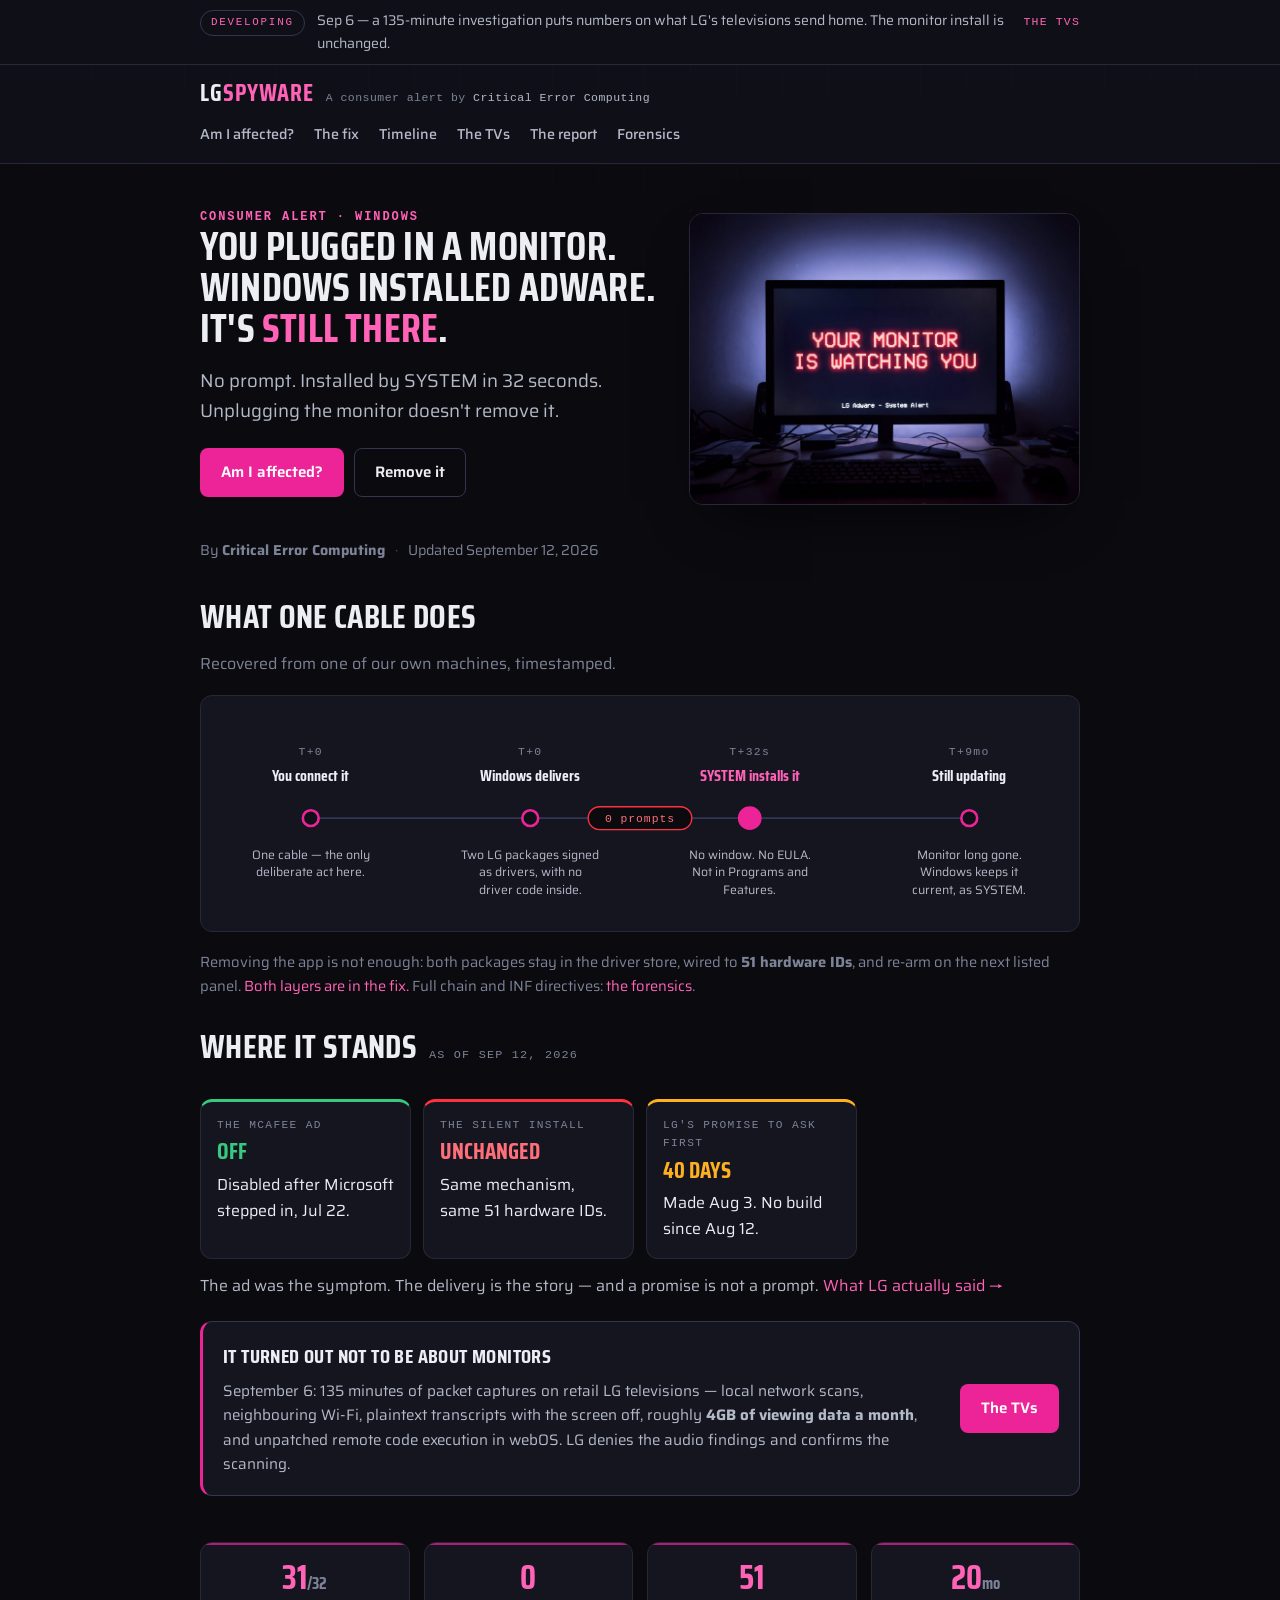
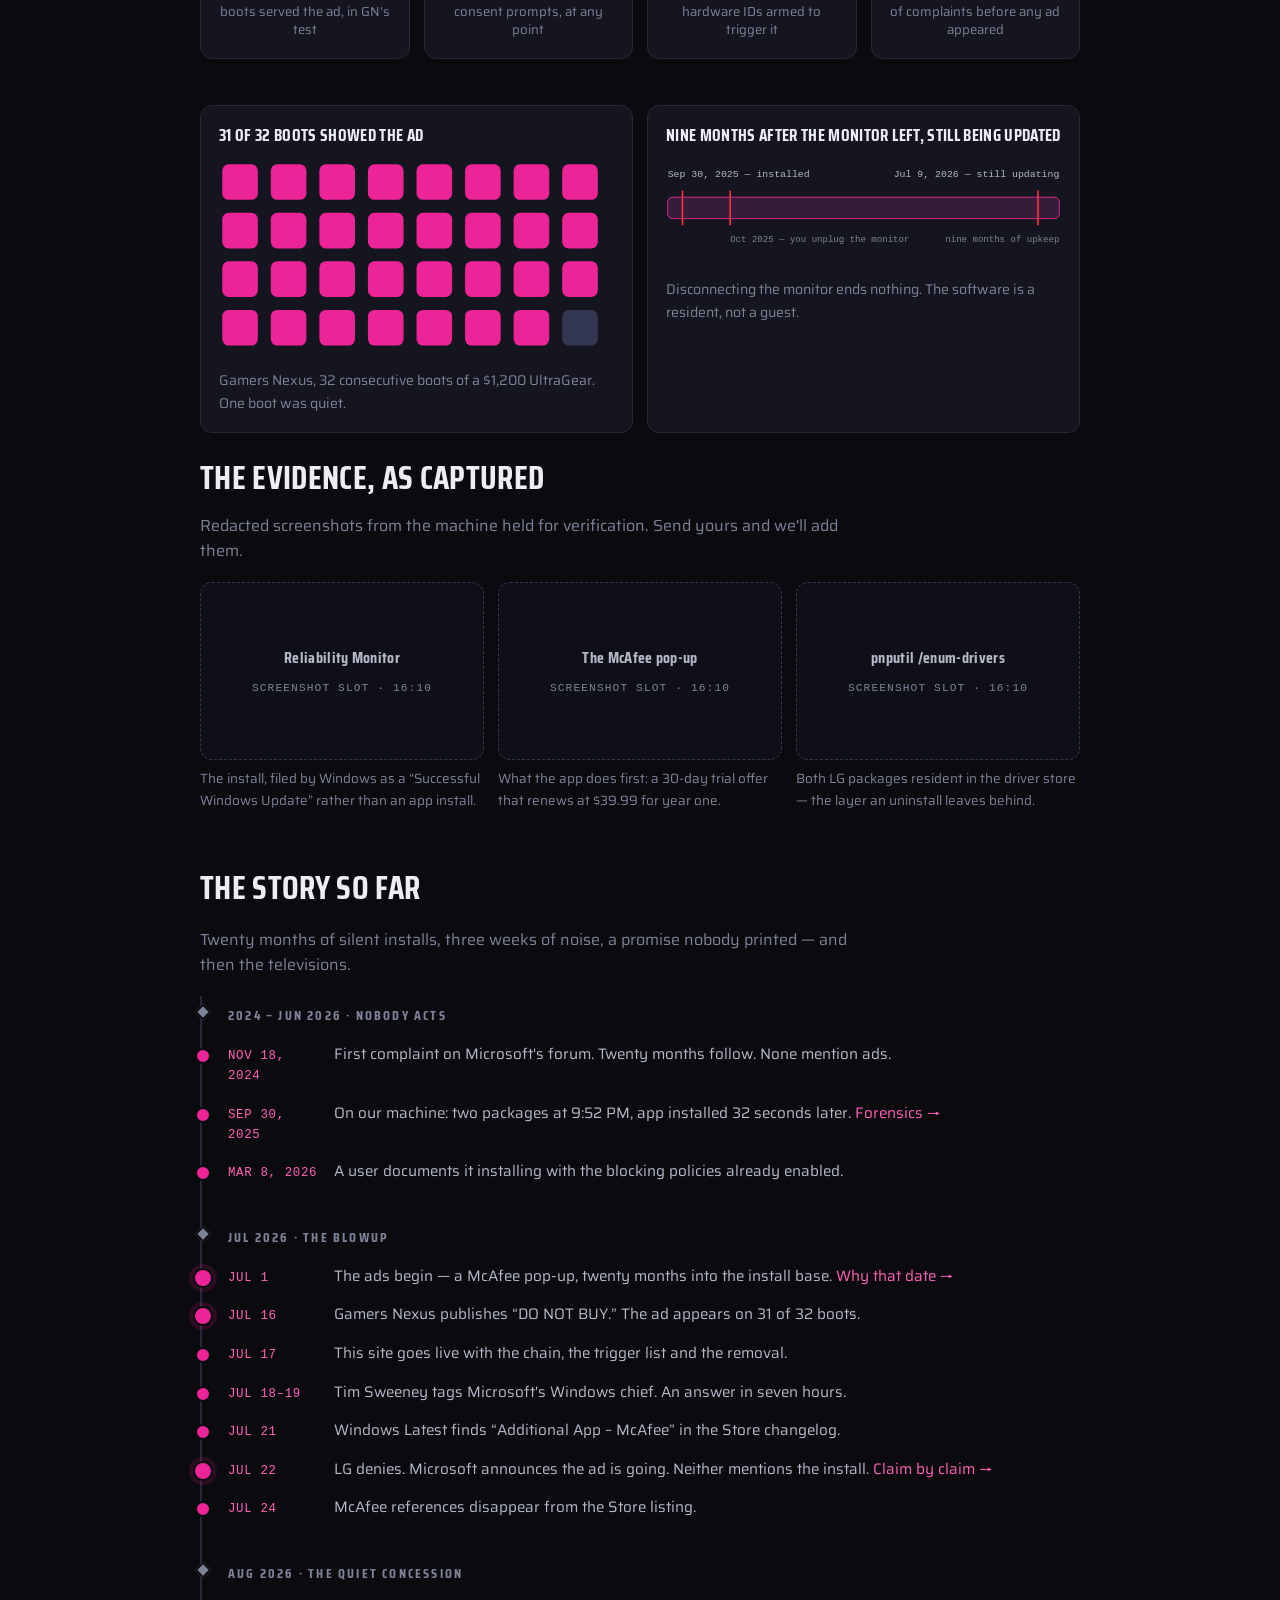
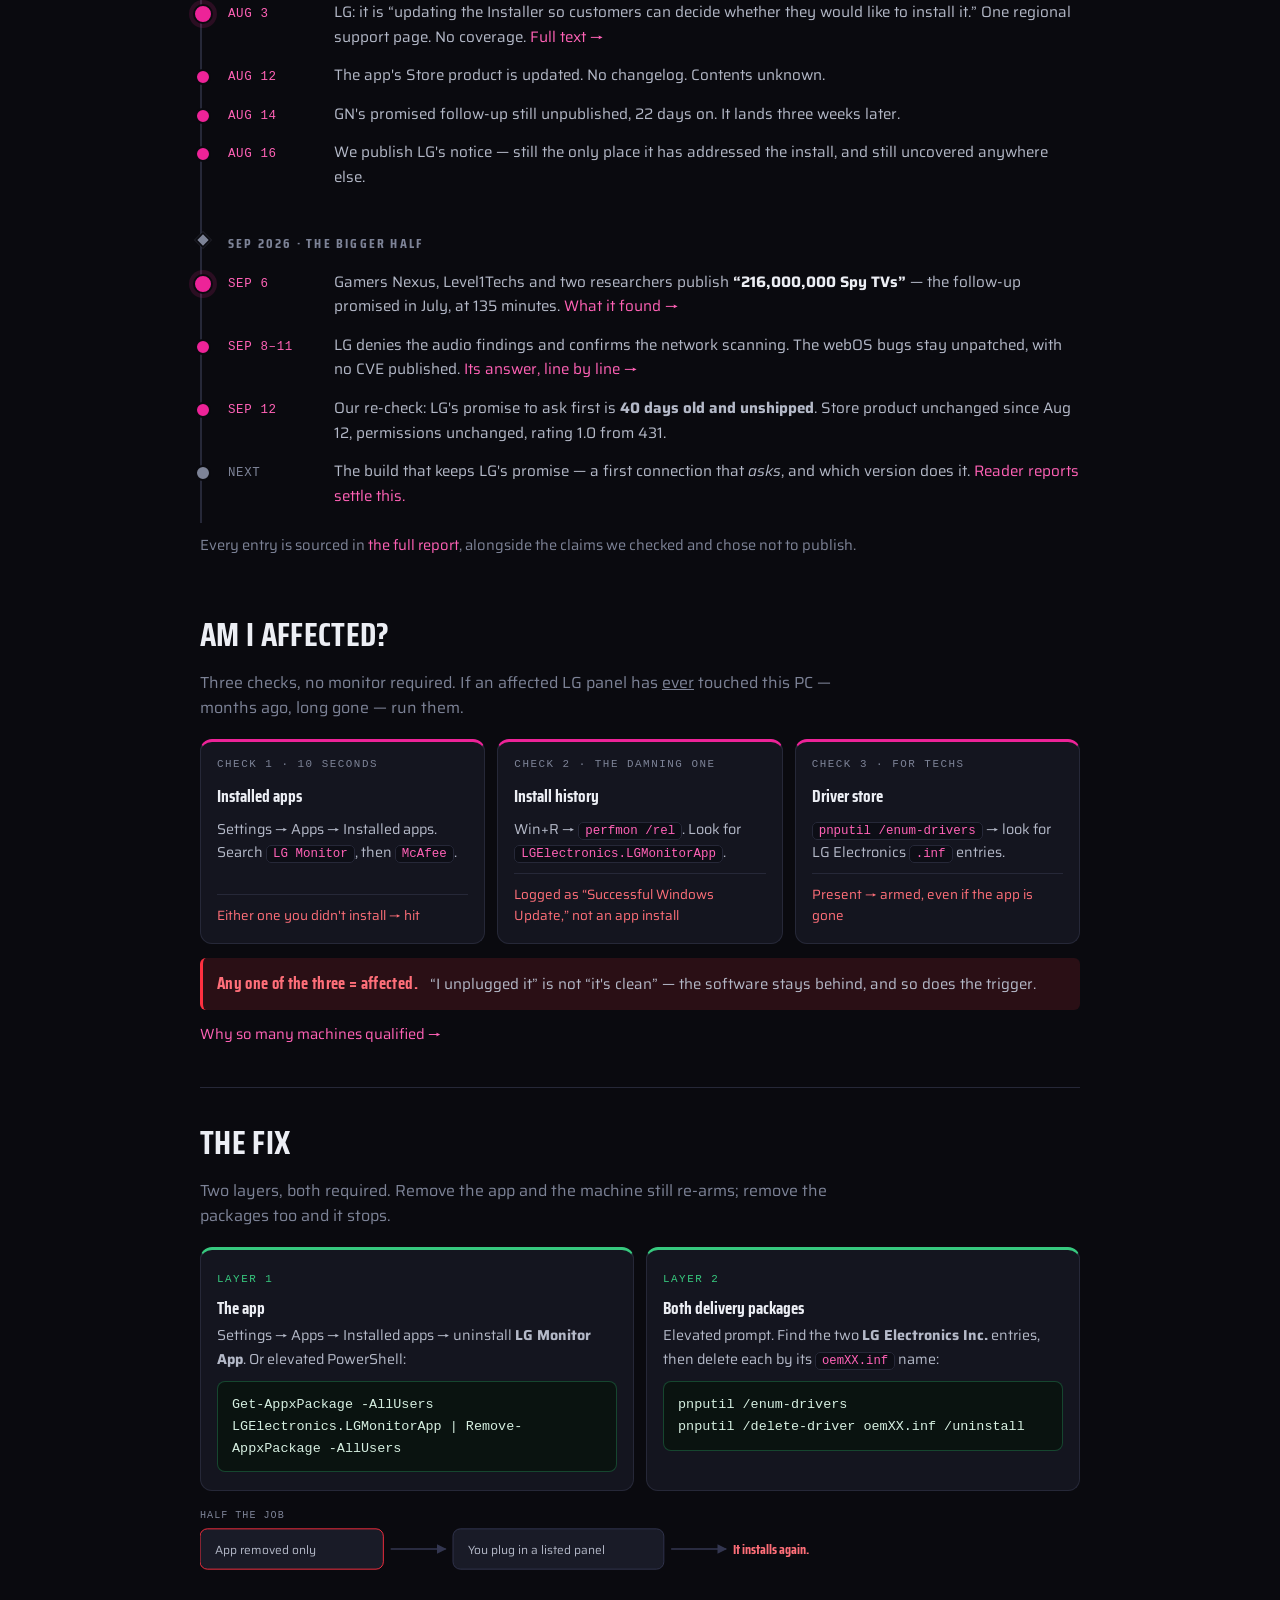
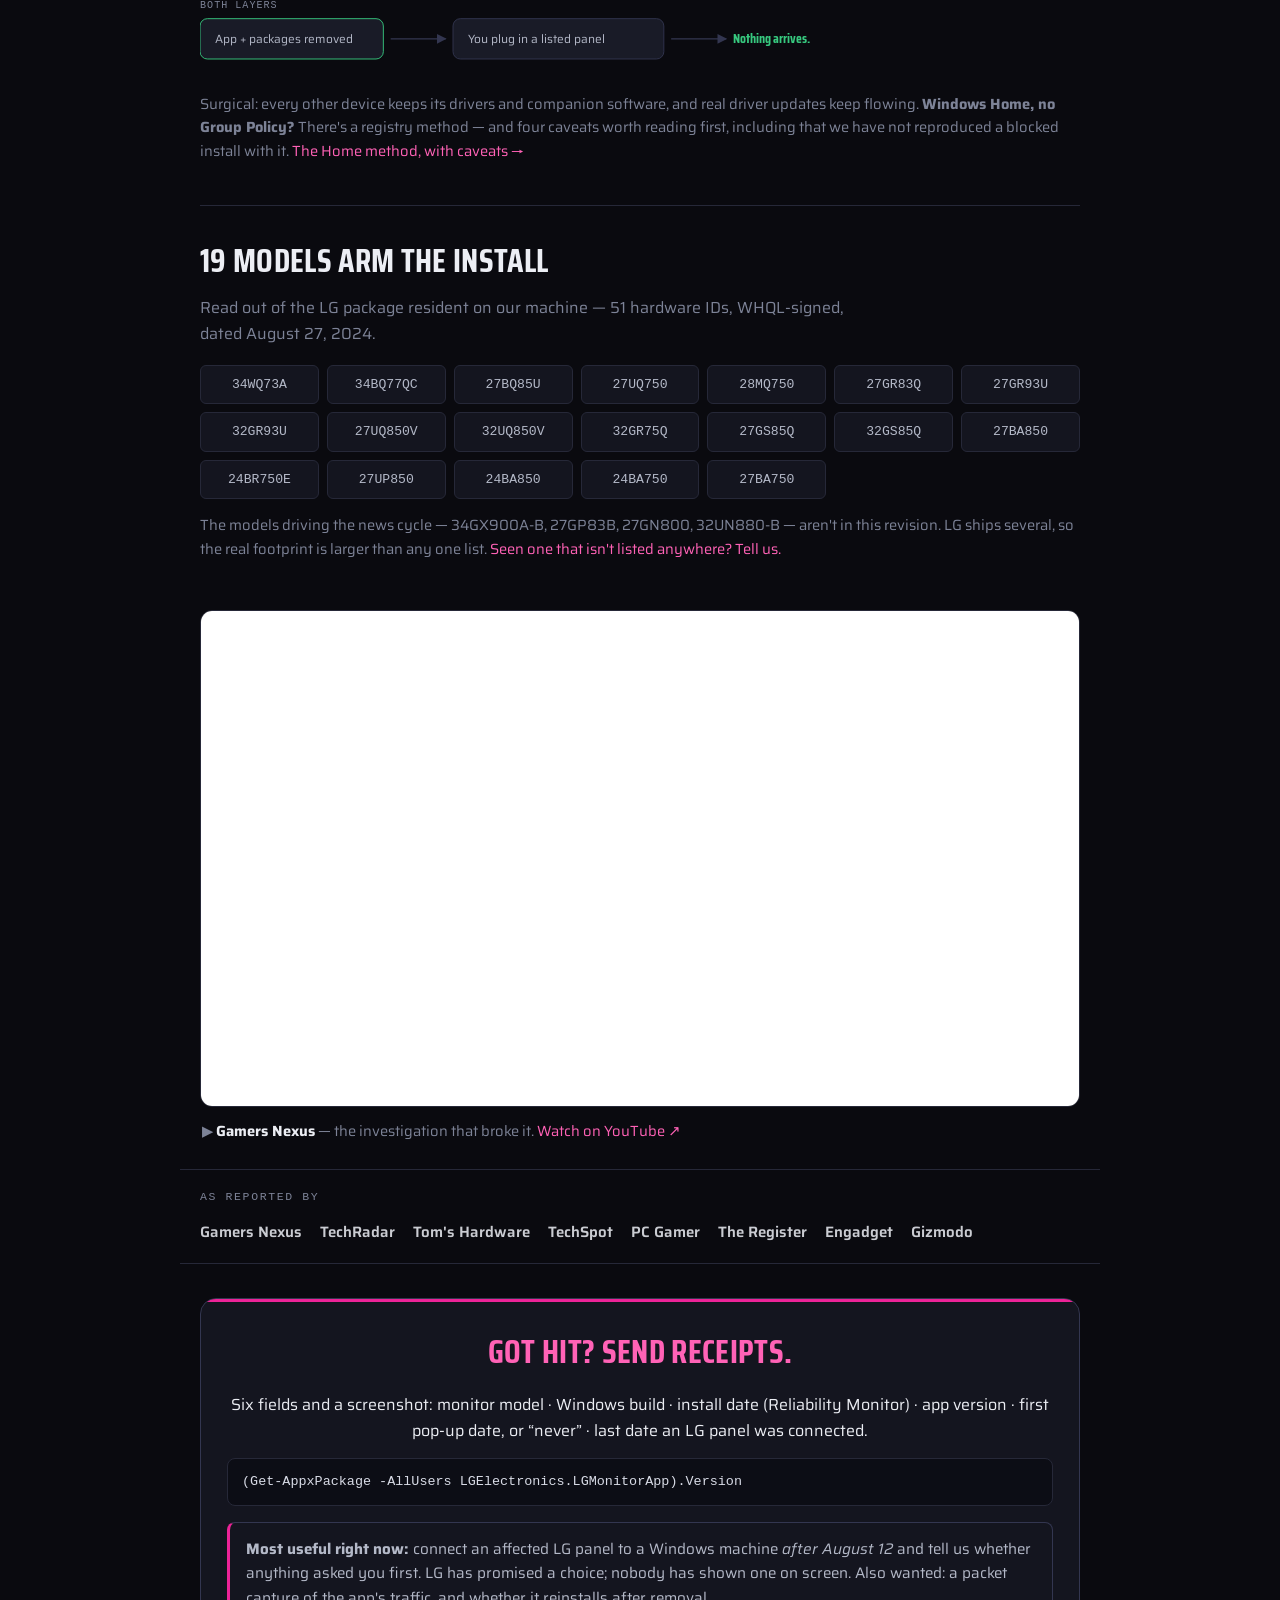
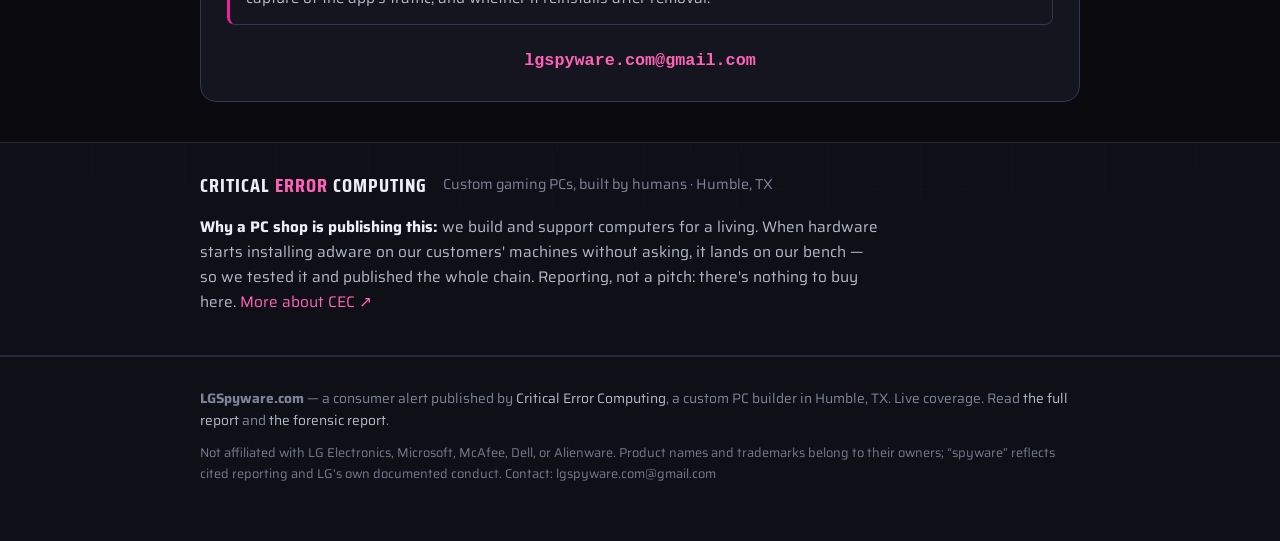
==== commit f6df1181: "September update: the televisions, and a promise now 40 days old Research pass covering Aug 16 → Sep" ====
--- a/index.html
+++ b/index.html
@@ -4,19 +4,19 @@
   <meta charset="utf-8">
   <meta name="viewport" content="width=device-width, initial-scale=1">
   <title>LG Monitors Are Auto-Installing Adware on Windows PCs — LGSpyware.com | Critical Error Computing</title>
-  <meta name="description" content="Plug in an affected LG monitor and Windows installs LG's app in 32 seconds — no prompt, by SYSTEM — and it stays after the monitor is gone. The dated timeline, the numbers, the two-step removal. On August 3 LG said it is updating the installer so customers can decide whether to install it: no date, no version, no press release.">
+  <meta name="description" content="Plug in an affected LG monitor and Windows installs LG's app in 32 seconds — no prompt, by SYSTEM — and it stays after the monitor is gone. The dated timeline, the numbers, the two-step removal. LG promised on August 3 that the installer would start asking first; nothing has shipped. The same company's televisions are now the subject of a 135-minute investigation.">
   <meta name="robots" content="index,follow">
 
   <meta property="og:type" content="article">
   <meta property="og:site_name" content="LGSpyware.com · Critical Error Computing">
-  <meta property="og:title" content="LG Now Says You'll Get a Choice. In a Notice Nobody Reported.">
-  <meta property="og:description" content="An LG support notice dated August 3 says LG is updating the installer “so customers can decide whether they would like to install it” — the first time anyone has addressed the auto-install. No date, no version, no coverage. Timeline, numbers and removal.">
+  <meta property="og:title" content="LG Promised to Ask First. Forty Days Later, Nothing Has Shipped.">
+  <meta property="og:description" content="LG said on August 3 that its installer would start asking before it installs. The app's Store product hasn't changed since August 12. Meanwhile a 135-minute investigation put numbers on what LG's televisions send home. Timeline, numbers and removal.">
   <meta property="og:url" content="https://lgspyware.com/">
   <meta property="og:image" content="https://lgspyware.com/og-image.jpg">
   <meta property="og:image:alt" content="An LG monitor in a dark room reading YOUR MONITOR IS WATCHING YOU. LG Adware, System Alert.">
   <meta name="twitter:card" content="summary_large_image">
-  <meta name="twitter:title" content="LG Now Says You'll Get a Choice. In a Notice Nobody Reported.">
-  <meta name="twitter:description" content="LG's August 3 support notice promises the installer will ask first. It is undated, unversioned and unreported — and until it ships, the silent install is exactly as it was.">
+  <meta name="twitter:title" content="LG Promised to Ask First. Forty Days Later, Nothing Has Shipped.">
+  <meta name="twitter:description" content="The promise is forty days old and unshipped. The install is unchanged. And the televisions turned out to be the bigger story.">
 
   <link rel="icon" href="data:image/svg+xml,<svg xmlns='http://www.w3.org/2000/svg' viewBox='0 0 32 32'><text y='26' font-size='26'>%E2%9A%A0%EF%B8%8F</text></svg>">
   <link rel="preconnect" href="https://fonts.googleapis.com">
@@ -29,8 +29,8 @@
   <div class="ribbon">
     <div class="wrap ribbon-in">
       <span class="ribbon-tag">Developing</span>
-      <span class="ribbon-txt">Aug 3 — LG says the installer will start asking before it installs. No date, no version, no press release.</span>
-      <a class="ribbon-link" href="/story#august">Read it</a>
+      <span class="ribbon-txt">Sep 6 — a 135-minute investigation puts numbers on what LG's televisions send home. The monitor install is unchanged.</span>
+      <a class="ribbon-link" href="/tvs">The TVs</a>
     </div>
   </div>
 
@@ -45,7 +45,8 @@
         <a href="#affected">Am I affected?</a>
         <a href="#fix">The fix</a>
         <a href="#timeline">Timeline</a>
-        <a href="/story">The full report</a>
+        <a href="/tvs">The TVs</a>
+        <a href="/story">The report</a>
         <a href="/forensics">Forensics</a>
       </nav>
     </div>
@@ -73,7 +74,7 @@
         <div class="byline">
           <span>By <strong>Critical Error Computing</strong></span>
           <span class="sep">·</span>
-          <span>Updated <time datetime="2026-08-16">August 16, 2026</time></span>
+          <span>Updated <time datetime="2026-09-12">September 12, 2026</time></span>
         </div>
       </div>
     </article>
@@ -144,7 +145,7 @@
     <section class="wrap board">
       <div class="board-head">
         <h2>Where it stands</h2>
-        <span class="board-date">as of <time datetime="2026-08-16">Aug 16, 2026</time></span>
+        <span class="board-date">as of <time datetime="2026-09-12">Sep 12, 2026</time></span>
       </div>
       <div class="board-grid">
         <div class="bcard bcard-ok">
@@ -159,11 +160,23 @@
         </div>
         <div class="bcard bcard-wait">
           <span class="bcard-lbl">LG's promise to ask first</span>
-          <span class="bcard-state">Undated</span>
-          <span class="bcard-note">Stated once, on a regional support page.</span>
+          <span class="bcard-state">40 days</span>
+          <span class="bcard-note">Made Aug 3. No build since Aug 12.</span>
         </div>
       </div>
       <p class="board-foot">The ad was the symptom. The delivery is the story — and a promise is not a prompt. <a href="/story#august">What LG actually said →</a></p>
+    </section>
+
+
+    <!-- THE TVs -->
+    <section class="wrap">
+      <div class="handoff">
+        <div>
+          <h3>It turned out not to be about monitors</h3>
+          <p>September 6: 135 minutes of packet captures on retail LG televisions — local network scans, neighbouring Wi-Fi, plaintext transcripts with the screen off, roughly <strong>4GB of viewing data a month</strong>, and unpatched remote code execution in webOS. LG denies the audio findings and confirms the scanning.</p>
+        </div>
+        <a class="btn btn-primary" href="/tvs">The TVs</a>
+      </div>
     </section>
 
     <!-- NUMBERS -->
@@ -271,7 +284,7 @@
     <!-- TIMELINE -->
     <section id="timeline" class="wrap">
       <h2>The story so far</h2>
-      <p class="sub">Twenty months of silent installs, three weeks of noise, then a promise nobody printed.</p>
+      <p class="sub">Twenty months of silent installs, three weeks of noise, a promise nobody printed — and then the televisions.</p>
       <ol class="timeline tl-tight">
         <li class="tl-phase"><span>2024 – Jun 2026 · nobody acts</span></li>
         <li><time datetime="2024-11-18">Nov 18, 2024</time><div>First complaint on Microsoft's forum. Twenty months follow. None mention ads.</div></li>
@@ -290,9 +303,14 @@
         <li class="tl-phase"><span>Aug 2026 · the quiet concession</span></li>
         <li class="tl-key"><time datetime="2026-08-03">Aug 3</time><div>LG: it is “updating the Installer so customers can decide whether they would like to install it.” One regional support page. No coverage. <a href="/story#august">Full text →</a></div></li>
         <li><time datetime="2026-08-12">Aug 12</time><div>The app's Store product is updated. No changelog. Contents unknown.</div></li>
-        <li><time datetime="2026-08-14">Aug 14</time><div>GN's promised follow-up still unpublished, 22 days on.</div></li>
-        <li><time datetime="2026-08-16">Aug 16</time><div>We re-check: permissions unchanged, 1.0 stars from 421 ratings, still no coverage.</div></li>
-        <li class="pending"><time>Next</time><div>A first connection that <em>asks</em> — and which version does it. <a href="#tips">Reader reports settle this.</a></div></li>
+        <li><time datetime="2026-08-14">Aug 14</time><div>GN's promised follow-up still unpublished, 22 days on. It lands three weeks later.</div></li>
+        <li><time datetime="2026-08-16">Aug 16</time><div>We publish LG's notice — still the only place it has addressed the install, and still uncovered anywhere else.</div></li>
+        <li class="tl-phase"><span>Sep 2026 · the bigger half</span></li>
+        <li class="tl-key"><time datetime="2026-09-06">Sep 6</time><div>Gamers Nexus, Level1Techs and two researchers publish <strong>“216,000,000 Spy TVs”</strong> — the follow-up promised in July, at 135 minutes. <a href="/tvs">What it found →</a></div></li>
+        <li><time datetime="2026-09-08">Sep 8–11</time><div>LG denies the audio findings and confirms the network scanning. The webOS bugs stay unpatched, with no CVE published. <a href="/tvs#answer">Its answer, line by line →</a></div></li>
+        <li><time datetime="2026-09-12">Sep 12</time><div>Our re-check: LG's promise to ask first is <strong>40 days old and unshipped</strong>. Store product unchanged since Aug 12, permissions unchanged, rating 1.0 from 431.</div></li>
+
+        <li class="pending"><time>Next</time><div>The build that keeps LG's promise — a first connection that <em>asks</em>, and which version does it. <a href="#tips">Reader reports settle this.</a></div></li>
       </ol>
       <p class="note-dim">Every entry is sourced in <a href="/story#sources">the full report</a>, alongside the claims we checked and chose not to publish.</p>
     </section>
@@ -327,7 +345,7 @@
           <b>Any one of the three = affected.</b>
           <span>“I unplugged it” is not “it's clean” — the software stays behind, and so does the trigger.</span>
         </div>
-        <p class="note-dim"><a href="/story#affected-more">Why so many machines qualified →</a></p>
+        <p class="note-dim"><a href="/story#who">Why so many machines qualified →</a></p>
       </section>
 
       <!-- FIX -->
--- a/styles.css
+++ b/styles.css
@@ -786,3 +786,85 @@
 footer.site p { margin: 0 0 12px; }
 footer.site a { color: var(--ink-soft); }
 .disclaimer { font-size: 0.8rem; line-height: 1.6; opacity: 0.92; }
+
+/* ============================================================
+   Shared page furniture — used identically on every subpage so
+   the report, the TV page and the forensics read as one system.
+   ============================================================ */
+
+/* Contents chips under the lead of a subpage. */
+.pagenav { display: flex; flex-wrap: wrap; gap: 8px; margin: 0 0 6px; padding: 0 20px; }
+.pagenav a {
+  font-family: var(--mono); font-size: 0.72rem; letter-spacing: 0.08em;
+  text-transform: uppercase; color: var(--ink-soft);
+  border: 1px solid var(--border-strong); border-radius: 999px; padding: 7px 13px;
+}
+.pagenav a:hover { border-color: var(--accent); color: var(--accent-ink); text-decoration: none; }
+
+/* Section head: quiet label, title, one-line standfirst. */
+.sec-lbl {
+  display: block; font-family: var(--mono); font-size: 0.7rem;
+  letter-spacing: 0.16em; text-transform: uppercase; color: var(--ink-faint);
+  margin-bottom: 6px;
+}
+section > h2 { scroll-margin-top: 18px; }
+
+/* Source line — provenance as metadata, not as a paragraph. */
+.src {
+  display: block; margin: 10px 0 0;
+  font-family: var(--mono); font-size: 0.72rem; letter-spacing: 0.04em;
+  color: var(--ink-faint);
+}
+.src a { color: var(--ink-soft); }
+.src::before { content: "↳ "; color: var(--accent); }
+
+/* Key/value fact rows. */
+.facts { border-top: 1px solid var(--border); margin: 14px 0; }
+.facts div {
+  display: grid; grid-template-columns: 190px 1fr; gap: 16px;
+  padding: 11px 0; border-bottom: 1px solid var(--border);
+}
+.facts dt, .facts b {
+  font-family: var(--mono); font-size: 0.74rem; letter-spacing: 0.08em;
+  text-transform: uppercase; color: var(--ink-faint); font-weight: 400;
+}
+.facts dd, .facts span { margin: 0; color: var(--ink-soft); }
+.facts strong { color: var(--ink); }
+@media (max-width: 620px) { .facts div { grid-template-columns: 1fr; gap: 4px; } }
+
+/* Finding cards. */
+.findings { display: grid; grid-template-columns: repeat(3, minmax(0, 1fr)); gap: 12px; margin: 16px 0; }
+.finding {
+  background: var(--surface); border: 1px solid var(--border);
+  border-top: 3px solid var(--accent); border-radius: var(--r-md); padding: 14px 16px 16px;
+}
+.finding h3 {
+  margin: 0 0 6px; font-family: var(--font-cond); font-size: 1.06rem;
+  letter-spacing: 0.02em; color: var(--ink);
+}
+.finding p { margin: 0; font-size: 0.9rem; color: var(--ink-soft); }
+@media (max-width: 860px) { .findings { grid-template-columns: 1fr; } }
+
+/* Risk callout — used once, for the unpatched disclosure. */
+.risk {
+  background: var(--bg-2); border: 1px solid var(--border-strong);
+  border-left: 3px solid var(--amber); border-radius: var(--r-md);
+  padding: 16px 18px; margin: 16px 0;
+}
+.risk-lbl {
+  display: block; font-family: var(--mono); font-size: 0.7rem;
+  letter-spacing: 0.14em; text-transform: uppercase; color: var(--amber); margin-bottom: 6px;
+}
+.risk p { margin: 0 0 8px; color: var(--ink-soft); }
+.risk p:last-child { margin-bottom: 0; }
+
+/* Cross-page card — sends a reader to the other half of the story. */
+.handoff {
+  display: grid; grid-template-columns: 1fr auto; gap: 18px; align-items: center;
+  background: var(--surface); border: 1px solid var(--border-strong);
+  border-left: 3px solid var(--accent); border-radius: var(--r-md);
+  padding: 18px 20px; margin: 18px 0;
+}
+.handoff h3 { margin: 0 0 6px; font-family: var(--font-cond); font-size: 1.25rem; color: var(--ink); }
+.handoff p { margin: 0; color: var(--ink-soft); font-size: 0.95rem; }
+@media (max-width: 620px) { .handoff { grid-template-columns: 1fr; } }
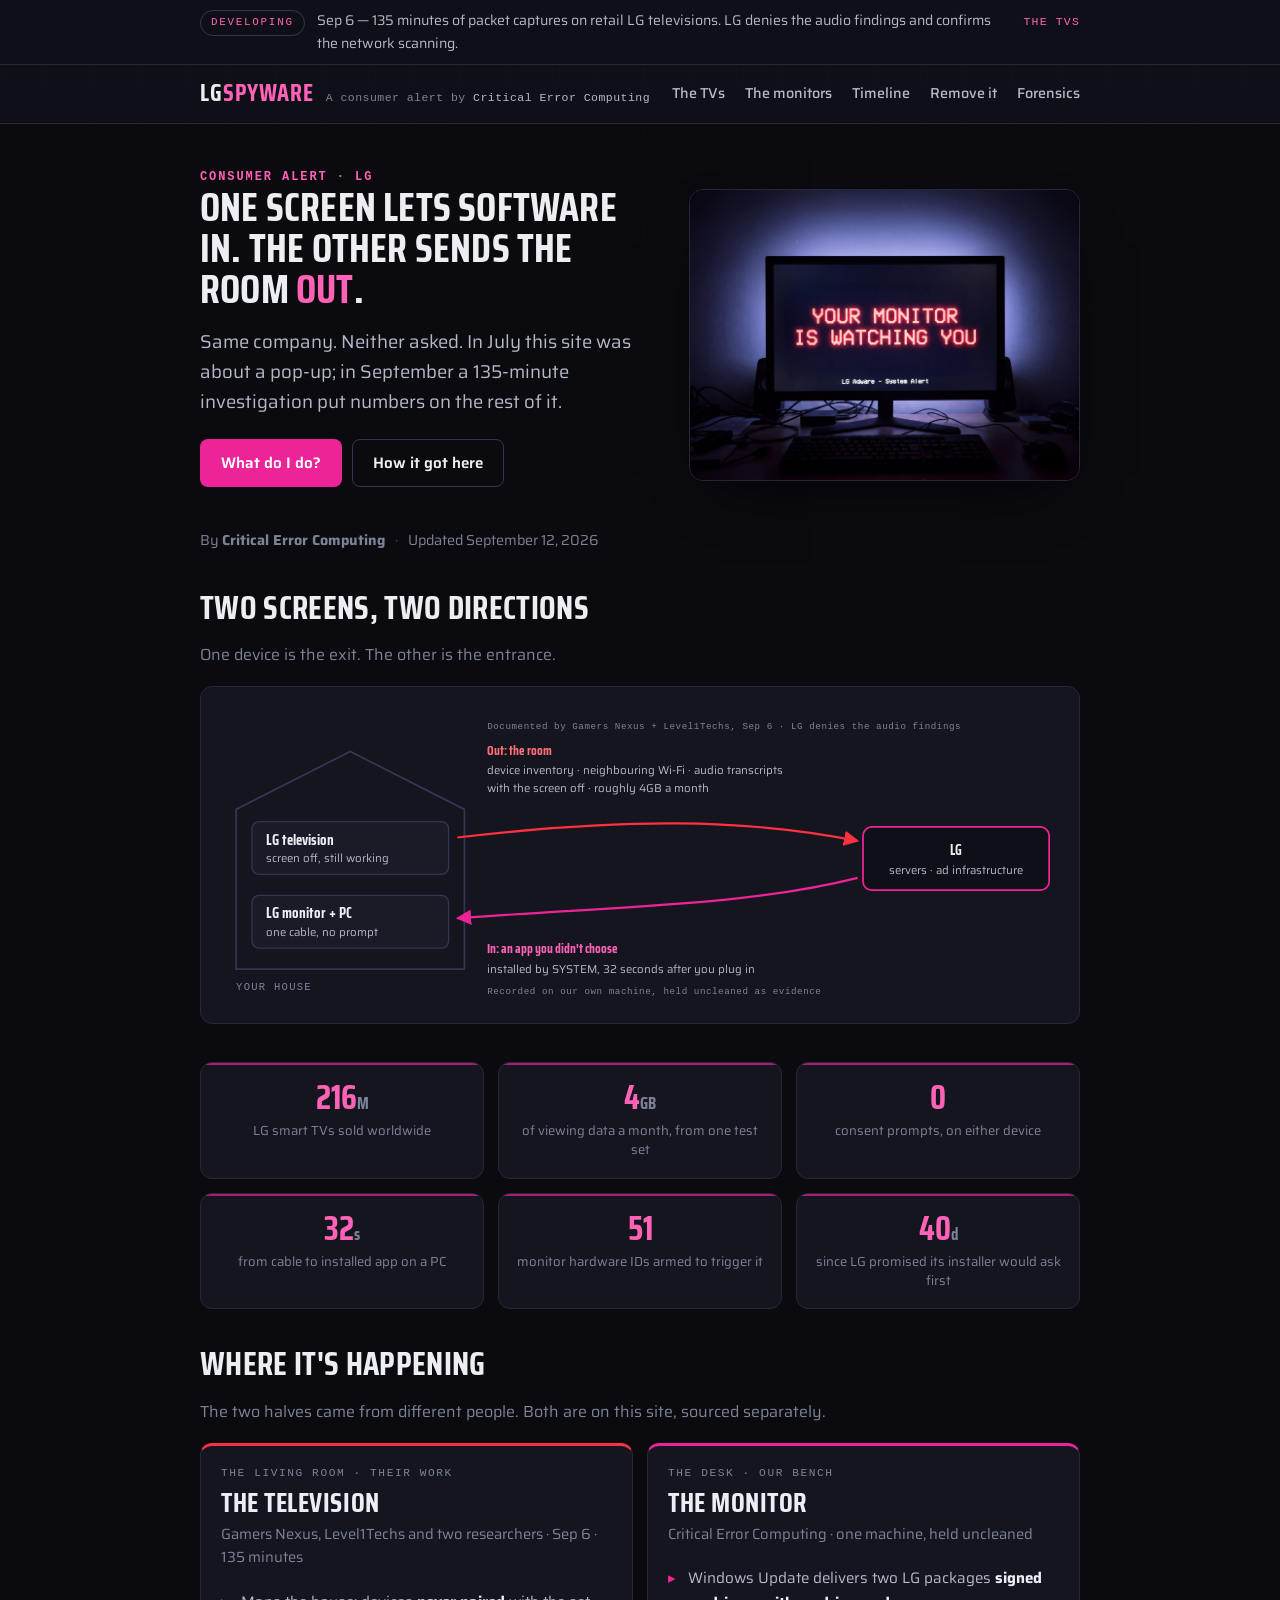
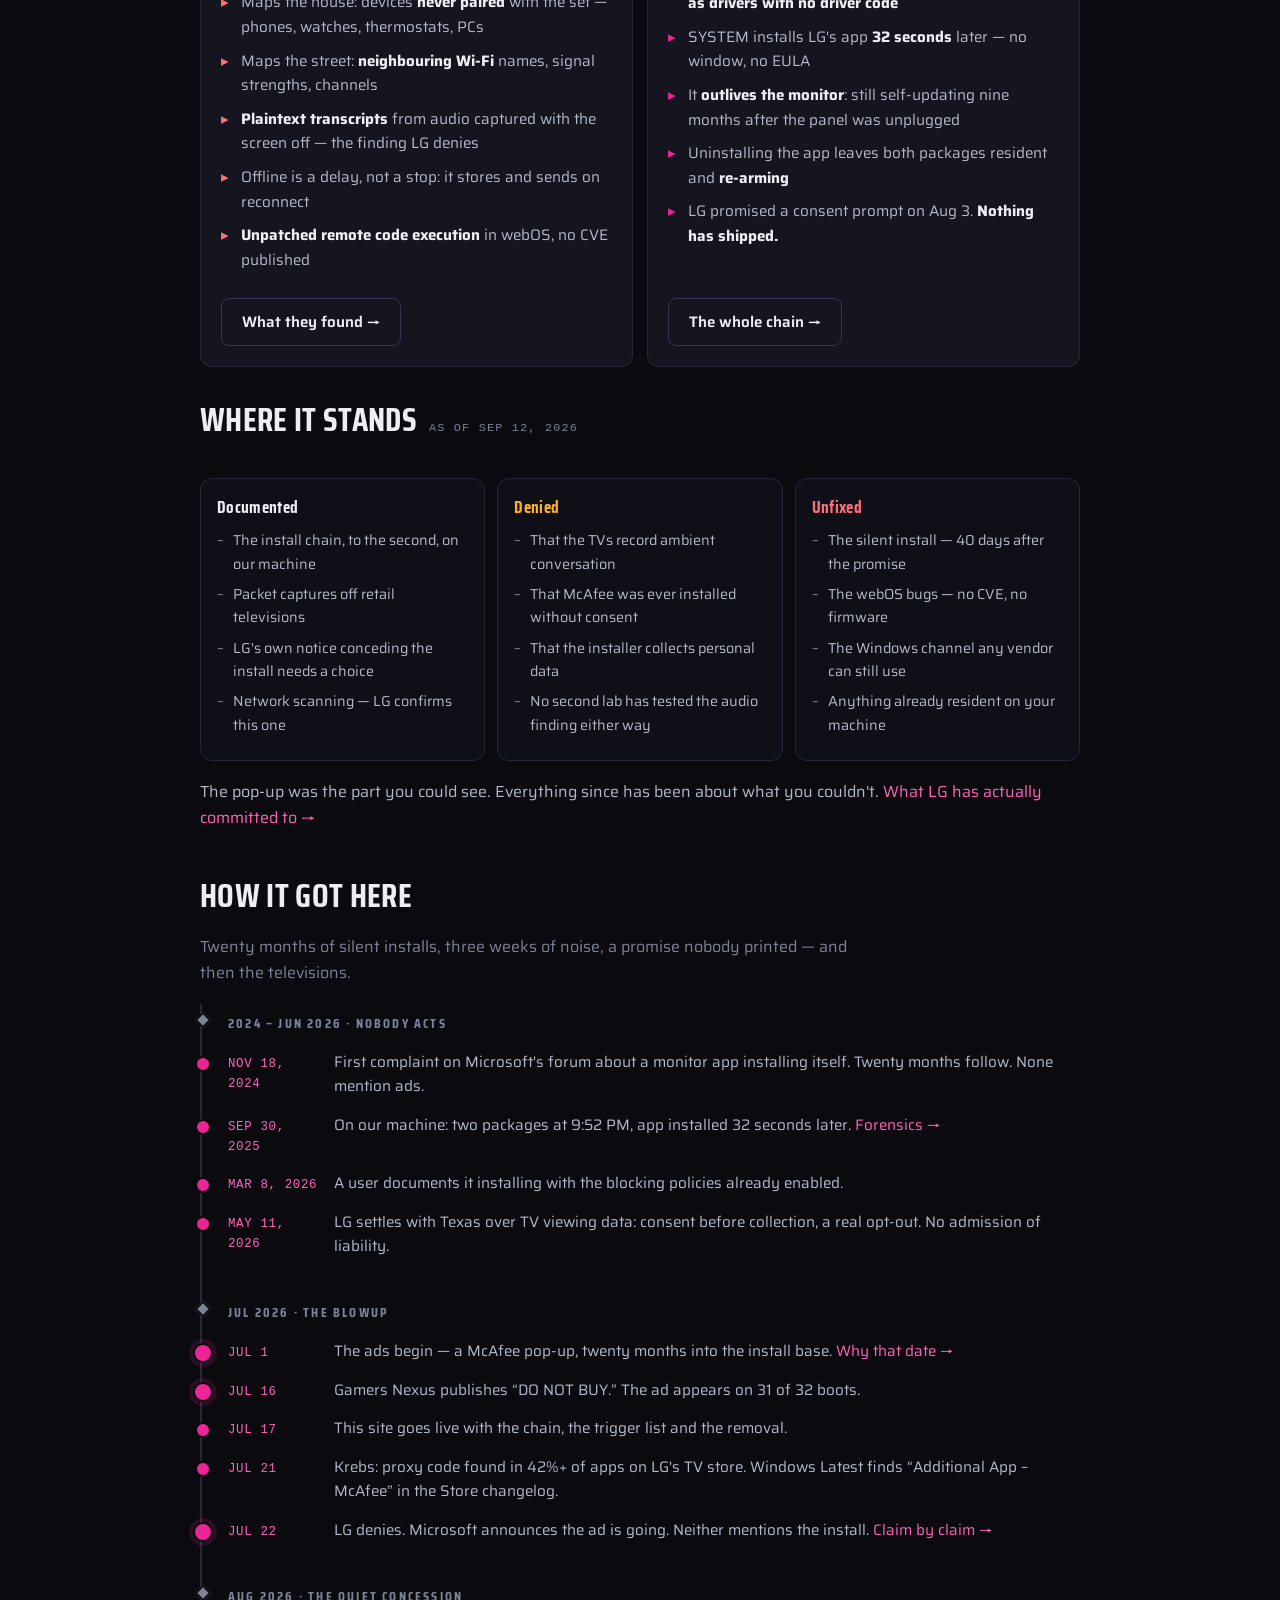
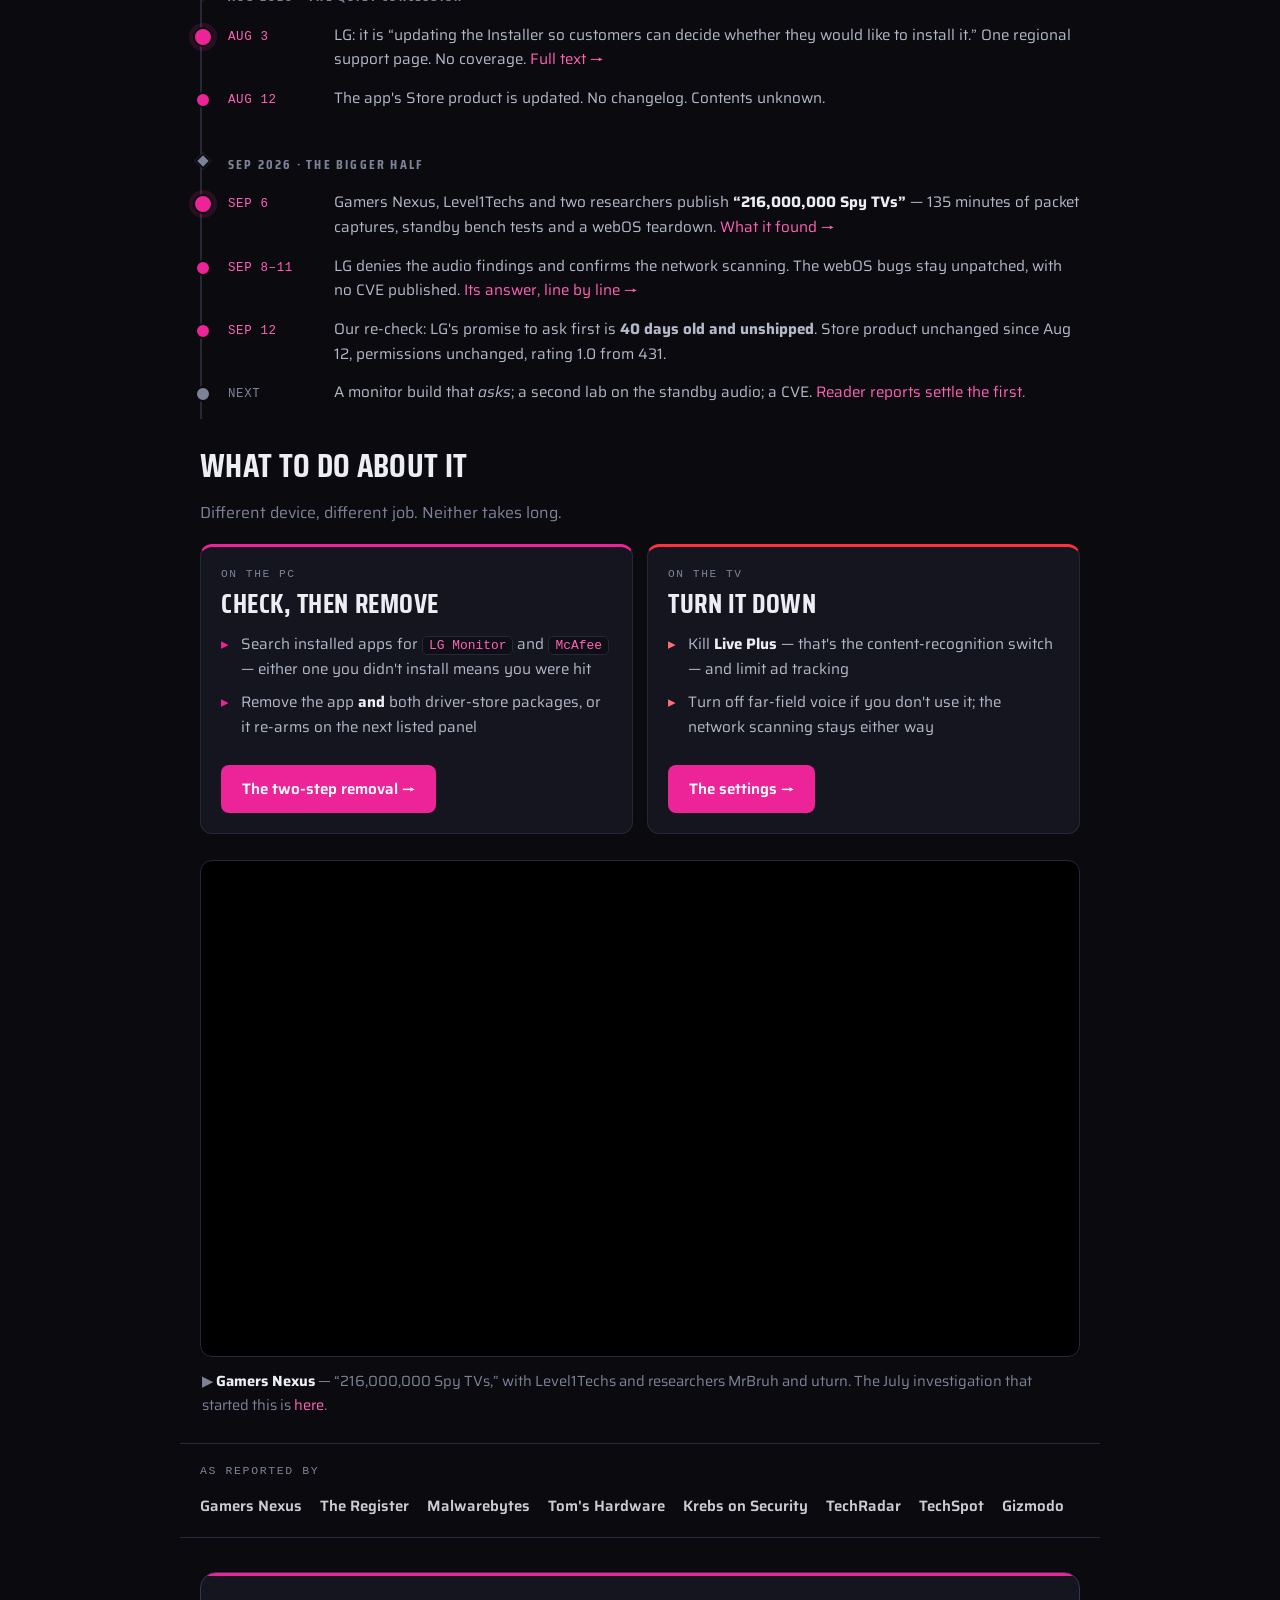
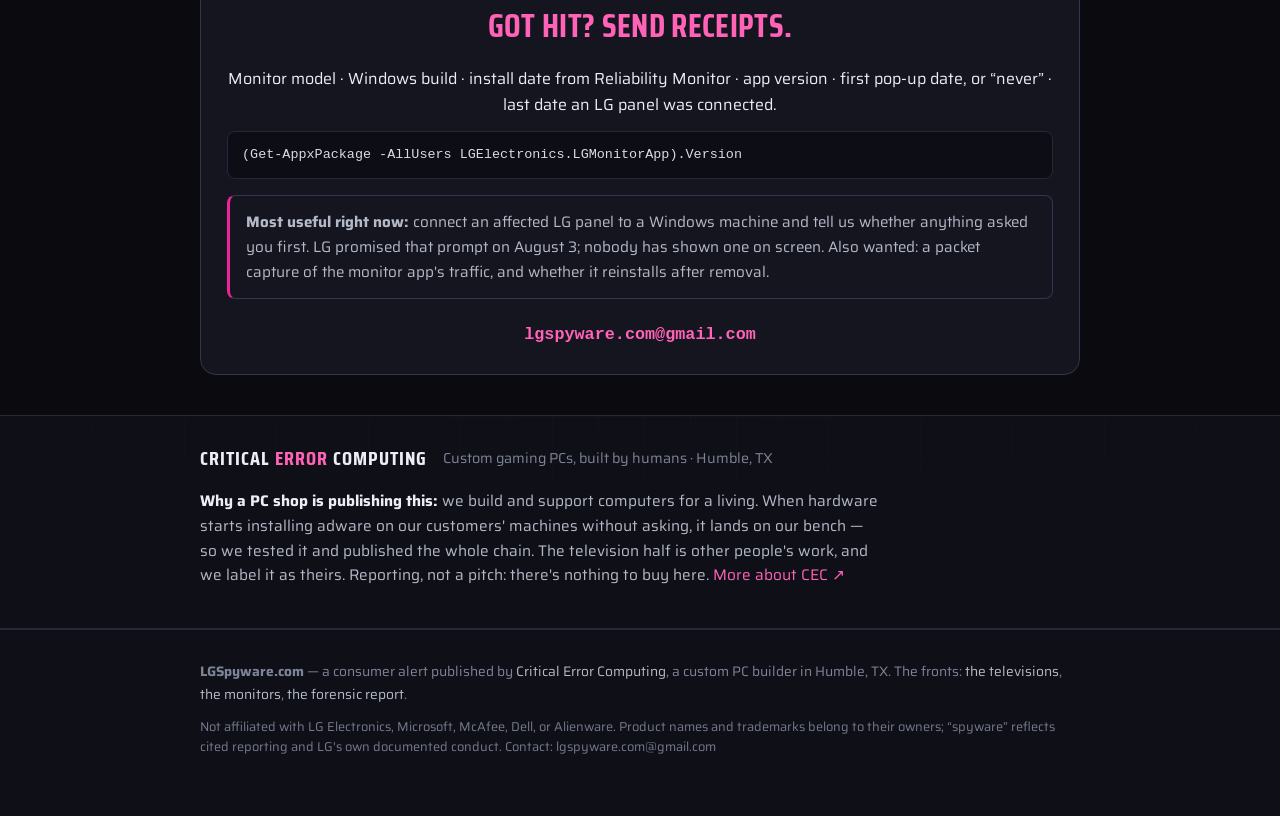
==== commit 6b32520b: "Restructure around both fronts, with a new principal hook The September update bolted the television" ====
--- a/index.html
+++ b/index.html
@@ -3,20 +3,20 @@
 <head>
   <meta charset="utf-8">
   <meta name="viewport" content="width=device-width, initial-scale=1">
-  <title>LG Monitors Are Auto-Installing Adware on Windows PCs — LGSpyware.com | Critical Error Computing</title>
-  <meta name="description" content="Plug in an affected LG monitor and Windows installs LG's app in 32 seconds — no prompt, by SYSTEM — and it stays after the monitor is gone. The dated timeline, the numbers, the two-step removal. LG promised on August 3 that the installer would start asking first; nothing has shipped. The same company's televisions are now the subject of a 135-minute investigation.">
+  <title>LGSpyware.com — What LG's Screens Send Home, and What They Let In | Critical Error Computing</title>
+  <meta name="description" content="Two fronts, one company. LG televisions map the house, log audio with the screen off and send roughly 4GB of viewing data a month. LG monitors install software on Windows PCs in 32 seconds with no prompt. The documented findings, the denials, the removals.">
   <meta name="robots" content="index,follow">
 
   <meta property="og:type" content="article">
   <meta property="og:site_name" content="LGSpyware.com · Critical Error Computing">
-  <meta property="og:title" content="LG Promised to Ask First. Forty Days Later, Nothing Has Shipped.">
-  <meta property="og:description" content="LG said on August 3 that its installer would start asking before it installs. The app's Store product hasn't changed since August 12. Meanwhile a 135-minute investigation put numbers on what LG's televisions send home. Timeline, numbers and removal.">
+  <meta property="og:title" content="One Screen Lets Software In. The Other Sends the Room Out.">
+  <meta property="og:description" content="The monitor installs an app in 32 seconds with no prompt. The television maps your network, logs audio with the screen off and ships roughly 4GB a month. Same company, same instinct — documented, denied, and still unfixed.">
   <meta property="og:url" content="https://lgspyware.com/">
   <meta property="og:image" content="https://lgspyware.com/og-image.jpg">
   <meta property="og:image:alt" content="An LG monitor in a dark room reading YOUR MONITOR IS WATCHING YOU. LG Adware, System Alert.">
   <meta name="twitter:card" content="summary_large_image">
-  <meta name="twitter:title" content="LG Promised to Ask First. Forty Days Later, Nothing Has Shipped.">
-  <meta name="twitter:description" content="The promise is forty days old and unshipped. The install is unchanged. And the televisions turned out to be the bigger story.">
+  <meta name="twitter:title" content="One Screen Lets Software In. The Other Sends the Room Out.">
+  <meta name="twitter:description" content="In July it was a pop-up. In September it was 135 minutes of packet captures. The name on this site stopped being shorthand.">
 
   <link rel="icon" href="data:image/svg+xml,<svg xmlns='http://www.w3.org/2000/svg' viewBox='0 0 32 32'><text y='26' font-size='26'>%E2%9A%A0%EF%B8%8F</text></svg>">
   <link rel="preconnect" href="https://fonts.googleapis.com">
@@ -29,7 +29,7 @@
   <div class="ribbon">
     <div class="wrap ribbon-in">
       <span class="ribbon-tag">Developing</span>
-      <span class="ribbon-txt">Sep 6 — a 135-minute investigation puts numbers on what LG's televisions send home. The monitor install is unchanged.</span>
+      <span class="ribbon-txt">Sep 6 — 135 minutes of packet captures on retail LG televisions. LG denies the audio findings and confirms the network scanning.</span>
       <a class="ribbon-link" href="/tvs">The TVs</a>
     </div>
   </div>
@@ -42,11 +42,10 @@
         <span class="brand-by">A consumer alert by <a href="https://www.criticalerrorcomputing.com/" target="_blank" rel="noopener">Critical Error Computing</a></span>
       </div>
       <nav class="topnav">
-        <a href="#affected">Am I affected?</a>
-        <a href="#fix">The fix</a>
+        <a href="/tvs">The TVs</a>
+        <a href="/monitors">The monitors</a>
         <a href="#timeline">Timeline</a>
-        <a href="/tvs">The TVs</a>
-        <a href="/story">The report</a>
+        <a href="#remove">Remove it</a>
         <a href="/forensics">Forensics</a>
       </nav>
     </div>
@@ -59,12 +58,12 @@
       <div class="wrap lead-in">
         <div class="lead-top">
           <div>
-            <span class="eyebrow">Consumer alert · Windows</span>
-            <h1>You plugged in a monitor. Windows installed adware. It's <span class="gw" data-alt="st1ll there">still there</span>.</h1>
-            <p class="dek">No prompt. Installed by SYSTEM in 32 seconds. Unplugging the monitor doesn't remove it.</p>
+            <span class="eyebrow">Consumer alert · LG</span>
+            <h1>One screen lets software in. The other sends the room <span class="gw" data-alt="0ut">out</span>.</h1>
+            <p class="dek">Same company. Neither asked. In July this site was about a pop-up; in September a 135-minute investigation put numbers on the rest of it.</p>
             <div class="lead-actions">
-              <a class="btn btn-primary" href="#affected">Am I affected?</a>
-              <a class="btn btn-ghost" href="#fix">Remove it</a>
+              <a class="btn btn-primary" href="#remove">What do I do?</a>
+              <a class="btn btn-ghost" href="#timeline">How it got here</a>
             </div>
           </div>
           <div class="lead-art">
@@ -79,365 +78,233 @@
       </div>
     </article>
 
-    <!-- THE MECHANISM -->
-    <section id="chain" class="wrap diagram-block">
-      <h2>What one cable does</h2>
-      <p class="sub">Recovered from one of our own machines, timestamped.</p>
-
-      <svg class="diagram" viewBox="0 0 1000 250" role="img" aria-labelledby="dgt dgd">
-        <title id="dgt">How the LG Monitor App installs itself</title>
-        <desc id="dgd">Connect the monitor at T plus zero. Windows Update delivers two LG packages signed as drivers with no driver code. One fabricates a phantom device so the other can bind to it. At T plus 32 seconds, SYSTEM installs the LG Monitor App from the Microsoft Store with no prompt. Nine months later, with the monitor unplugged, Windows is still updating the app.</desc>
-
-        <line class="dg-rail" x1="125" y1="130" x2="875" y2="130"/>
-
-        <g class="dg-node">
-          <circle class="dg-dot" cx="125" cy="130" r="9"/>
-          <text class="dg-t" x="125" y="58">T+0</text>
-          <text class="dg-h" x="125" y="88">You connect it</text>
-          <text class="dg-b" x="125" y="176">One cable — the only</text>
-          <text class="dg-b" x="125" y="196">deliberate act here.</text>
-        </g>
-
-        <g class="dg-node">
-          <circle class="dg-dot" cx="375" cy="130" r="9"/>
-          <text class="dg-t" x="375" y="58">T+0</text>
-          <text class="dg-h" x="375" y="88">Windows delivers</text>
-          <text class="dg-b" x="375" y="176">Two LG packages signed</text>
-          <text class="dg-b" x="375" y="196">as drivers, with no</text>
-          <text class="dg-b" x="375" y="216">driver code inside.</text>
-        </g>
-
-        <g class="dg-node dg-node-key">
-          <circle class="dg-dot dg-dot-key" cx="625" cy="130" r="12"/>
-          <text class="dg-t" x="625" y="58">T+32s</text>
-          <text class="dg-h" x="625" y="88">SYSTEM installs it</text>
-          <text class="dg-b" x="625" y="176">No window. No EULA.</text>
-          <text class="dg-b" x="625" y="196">Not in Programs and</text>
-          <text class="dg-b" x="625" y="216">Features.</text>
-        </g>
-
-        <g class="dg-node">
-          <circle class="dg-dot" cx="875" cy="130" r="9"/>
-          <text class="dg-t" x="875" y="58">T+9mo</text>
-          <text class="dg-h" x="875" y="88">Still updating</text>
-          <text class="dg-b" x="875" y="176">Monitor long gone.</text>
-          <text class="dg-b" x="875" y="196">Windows keeps it</text>
-          <text class="dg-b" x="875" y="216">current, as SYSTEM.</text>
-        </g>
-
-        <g class="dg-gap">
-          <rect x="441" y="117" width="118" height="26" rx="13"/>
-          <text x="500" y="134">0 prompts</text>
-        </g>
+    <!-- THE MAP -->
+    <section class="wrap diagram-block">
+      <h2>Two screens, two directions</h2>
+      <p class="sub">One device is the exit. The other is the entrance.</p>
+
+      <svg class="flowmap" viewBox="0 0 1000 360" role="img" aria-labelledby="fmt fmd">
+        <title id="fmt">What leaves the house, and what gets into the PC</title>
+        <desc id="fmd">Inside a house: an LG television and an LG monitor attached to a PC. An outbound arrow from the television to LG's servers carries a device inventory, neighbouring Wi-Fi details, audio transcripts and roughly four gigabytes of viewing data a month, as documented by Gamers Nexus and Level1Techs on September 6; LG denies the audio findings. An inbound arrow from LG to the PC carries an app installed by the SYSTEM account 32 seconds after the monitor is connected, with no prompt, as recorded on our own machine.</desc>
+
+        <path class="fm-house" d="M40,310 V128 L170,62 L300,128 V310 Z"/>
+        <text class="fm-lbl" x="40" y="334">Your house</text>
+
+        <rect class="fm-dev" x="58" y="142" width="224" height="60" rx="8"/>
+        <text class="fm-dev-h" x="74" y="168">LG television</text>
+        <text class="fm-b" x="74" y="188">screen off, still working</text>
+
+        <rect class="fm-dev" x="58" y="226" width="224" height="60" rx="8"/>
+        <text class="fm-dev-h" x="74" y="252">LG monitor + PC</text>
+        <text class="fm-b" x="74" y="272">one cable, no prompt</text>
+
+        <rect class="fm-co" x="754" y="148" width="212" height="72" rx="10"/>
+        <text class="fm-co-t" x="860" y="180" text-anchor="middle">LG</text>
+        <text class="fm-b" x="860" y="202" text-anchor="middle">servers · ad infrastructure</text>
+
+        <text class="fm-src" x="326" y="36">Documented by Gamers Nexus + Level1Techs, Sep 6 · LG denies the audio findings</text>
+        <text class="fm-out-t" x="326" y="66">Out: the room</text>
+        <text class="fm-b" x="326" y="88">device inventory · neighbouring Wi-Fi · audio transcripts</text>
+        <text class="fm-b" x="326" y="108">with the screen off · roughly 4GB a month</text>
+        <path class="fm-out" d="M292,160 C 480,138 620,138 748,164" marker-end="url(#aOut)"/>
+
+        <path class="fm-in" d="M748,206 C 620,238 480,238 292,252" marker-end="url(#aIn)"/>
+        <text class="fm-in-t" x="326" y="292">In: an app you didn't choose</text>
+        <text class="fm-b" x="326" y="314">installed by SYSTEM, 32 seconds after you plug in</text>
+        <text class="fm-src" x="326" y="338">Recorded on our own machine, held uncleaned as evidence</text>
+
+        <defs>
+          <marker id="aOut" viewBox="0 0 10 10" refX="9" refY="5" markerWidth="7" markerHeight="7" orient="auto-start-reverse">
+            <path d="M0 0 L10 5 L0 10 z" fill="#ff3040"/>
+          </marker>
+          <marker id="aIn" viewBox="0 0 10 10" refX="9" refY="5" markerWidth="7" markerHeight="7" orient="auto-start-reverse">
+            <path d="M0 0 L10 5 L0 10 z" fill="#ed2398"/>
+          </marker>
+        </defs>
       </svg>
-
-      <ol class="flow" aria-hidden="true">
-        <li><span class="flow-t">T+0</span><span class="flow-h">You connect it</span><span class="flow-b">One cable — the only deliberate action in the chain.</span></li>
-        <li><span class="flow-t">T+0</span><span class="flow-h">Windows Update delivers</span><span class="flow-b">Two LG packages signed as drivers, carrying no driver code. One invents a phantom device so the other can bind to it.</span></li>
-        <li><span class="flow-t">T+32s</span><span class="flow-h">SYSTEM installs the app</span><span class="flow-b">No window, no EULA, no Programs and Features entry.</span></li>
-        <li><span class="flow-t">T+9mo</span><span class="flow-h">Still maintained</span><span class="flow-b">Monitor unplugged Oct 2025; Windows still updating the app as SYSTEM in Jul 2026.</span></li>
-      </ol>
-
-      <p class="note-dim">Removing the app is not enough: both packages stay in the driver store, wired to <strong>51 hardware IDs</strong>, and re-arm on the next listed panel. <a href="#fix">Both layers are in the fix.</a> Full chain and INF directives: <a href="/forensics">the forensics</a>.</p>
-    </section>
-
-    <!-- STATE OF PLAY -->
+    </section>
+
+    <!-- SCALE -->
+    <section class="wrap stats stats-6">
+      <div class="stat">
+        <div class="stat-num">216<span class="stat-den">M</span></div>
+        <div class="stat-lbl">LG smart TVs sold worldwide</div>
+      </div>
+      <div class="stat">
+        <div class="stat-num">4<span class="stat-den">GB</span></div>
+        <div class="stat-lbl">of viewing data a month, from one test set</div>
+      </div>
+      <div class="stat">
+        <div class="stat-num">0</div>
+        <div class="stat-lbl">consent prompts, on either device</div>
+      </div>
+      <div class="stat">
+        <div class="stat-num">32<span class="stat-den">s</span></div>
+        <div class="stat-lbl">from cable to installed app on a PC</div>
+      </div>
+      <div class="stat">
+        <div class="stat-num">51</div>
+        <div class="stat-lbl">monitor hardware IDs armed to trigger it</div>
+      </div>
+      <div class="stat">
+        <div class="stat-num">40<span class="stat-den">d</span></div>
+        <div class="stat-lbl">since LG promised its installer would ask first</div>
+      </div>
+    </section>
+
+    <!-- THE TWO FRONTS -->
+    <section id="fronts" class="wrap">
+      <h2>Where it's happening</h2>
+      <p class="sub">The two halves came from different people. Both are on this site, sourced separately.</p>
+      <div class="fronts">
+        <div class="front front-tv">
+          <span class="front-lbl">The living room · their work</span>
+          <h3>The television</h3>
+          <p class="front-sub">Gamers Nexus, Level1Techs and two researchers · Sep 6 · 135 minutes</p>
+          <ul>
+            <li>Maps the house: devices <strong>never paired</strong> with the set — phones, watches, thermostats, PCs</li>
+            <li>Maps the street: <strong>neighbouring Wi-Fi</strong> names, signal strengths, channels</li>
+            <li><strong>Plaintext transcripts</strong> from audio captured with the screen off — the finding LG denies</li>
+            <li>Offline is a delay, not a stop: it stores and sends on reconnect</li>
+            <li><strong>Unpatched remote code execution</strong> in webOS, no CVE published</li>
+          </ul>
+          <a class="btn btn-ghost" href="/tvs">What they found →</a>
+        </div>
+        <div class="front front-mon">
+          <span class="front-lbl">The desk · our bench</span>
+          <h3>The monitor</h3>
+          <p class="front-sub">Critical Error Computing · one machine, held uncleaned</p>
+          <ul>
+            <li>Windows Update delivers two LG packages <strong>signed as drivers with no driver code</strong></li>
+            <li>SYSTEM installs LG's app <strong>32 seconds</strong> later — no window, no EULA</li>
+            <li>It <strong>outlives the monitor</strong>: still self-updating nine months after the panel was unplugged</li>
+            <li>Uninstalling the app leaves both packages resident and <strong>re-arming</strong></li>
+            <li>LG promised a consent prompt on Aug 3. <strong>Nothing has shipped.</strong></li>
+          </ul>
+          <a class="btn btn-ghost" href="/monitors">The whole chain →</a>
+        </div>
+      </div>
+    </section>
+
+    <!-- WHERE IT STANDS -->
     <section class="wrap board">
       <div class="board-head">
         <h2>Where it stands</h2>
         <span class="board-date">as of <time datetime="2026-09-12">Sep 12, 2026</time></span>
       </div>
-      <div class="board-grid">
-        <div class="bcard bcard-ok">
-          <span class="bcard-lbl">The McAfee ad</span>
-          <span class="bcard-state">Off</span>
-          <span class="bcard-note">Disabled after Microsoft stepped in, Jul 22.</span>
-        </div>
-        <div class="bcard bcard-bad">
-          <span class="bcard-lbl">The silent install</span>
-          <span class="bcard-state">Unchanged</span>
-          <span class="bcard-note">Same mechanism, same 51 hardware IDs.</span>
-        </div>
-        <div class="bcard bcard-wait">
-          <span class="bcard-lbl">LG's promise to ask first</span>
-          <span class="bcard-state">40 days</span>
-          <span class="bcard-note">Made Aug 3. No build since Aug 12.</span>
-        </div>
-      </div>
-      <p class="board-foot">The ad was the symptom. The delivery is the story — and a promise is not a prompt. <a href="/story#august">What LG actually said →</a></p>
-    </section>
-
-
-    <!-- THE TVs -->
-    <section class="wrap">
-      <div class="handoff">
-        <div>
-          <h3>It turned out not to be about monitors</h3>
-          <p>September 6: 135 minutes of packet captures on retail LG televisions — local network scans, neighbouring Wi-Fi, plaintext transcripts with the screen off, roughly <strong>4GB of viewing data a month</strong>, and unpatched remote code execution in webOS. LG denies the audio findings and confirms the scanning.</p>
-        </div>
-        <a class="btn btn-primary" href="/tvs">The TVs</a>
-      </div>
-    </section>
-
-    <!-- NUMBERS -->
-    <section class="wrap stats">
-      <div class="stat">
-        <div class="stat-num">31<span class="stat-den">/32</span></div>
-        <div class="stat-lbl">boots served the ad, in GN's test</div>
-      </div>
-      <div class="stat">
-        <div class="stat-num">0</div>
-        <div class="stat-lbl">consent prompts, at any point</div>
-      </div>
-      <div class="stat">
-        <div class="stat-num">51</div>
-        <div class="stat-lbl">hardware IDs armed to trigger it</div>
-      </div>
-      <div class="stat">
-        <div class="stat-num">20<span class="stat-den">mo</span></div>
-        <div class="stat-lbl">of complaints before any ad appeared</div>
-      </div>
-    </section>
-
-    <!-- CHARTS -->
-    <section class="wrap">
-      <div class="charts">
-
-        <div class="chart">
-          <h3>31 of 32 boots showed the ad</h3>
-          <svg viewBox="0 0 244 122" role="img" aria-label="Grid of 32 squares; 31 are filled, representing boots that served the McAfee advert in Gamers Nexus testing.">
-          <rect class="ch-on" x="2" y="2" width="22" height="22" rx="4"/>
-          <rect class="ch-on" x="32" y="2" width="22" height="22" rx="4"/>
-          <rect class="ch-on" x="62" y="2" width="22" height="22" rx="4"/>
-          <rect class="ch-on" x="92" y="2" width="22" height="22" rx="4"/>
-          <rect class="ch-on" x="122" y="2" width="22" height="22" rx="4"/>
-          <rect class="ch-on" x="152" y="2" width="22" height="22" rx="4"/>
-          <rect class="ch-on" x="182" y="2" width="22" height="22" rx="4"/>
-          <rect class="ch-on" x="212" y="2" width="22" height="22" rx="4"/>
-          <rect class="ch-on" x="2" y="32" width="22" height="22" rx="4"/>
-          <rect class="ch-on" x="32" y="32" width="22" height="22" rx="4"/>
-          <rect class="ch-on" x="62" y="32" width="22" height="22" rx="4"/>
-          <rect class="ch-on" x="92" y="32" width="22" height="22" rx="4"/>
-          <rect class="ch-on" x="122" y="32" width="22" height="22" rx="4"/>
-          <rect class="ch-on" x="152" y="32" width="22" height="22" rx="4"/>
-          <rect class="ch-on" x="182" y="32" width="22" height="22" rx="4"/>
-          <rect class="ch-on" x="212" y="32" width="22" height="22" rx="4"/>
-          <rect class="ch-on" x="2" y="62" width="22" height="22" rx="4"/>
-          <rect class="ch-on" x="32" y="62" width="22" height="22" rx="4"/>
-          <rect class="ch-on" x="62" y="62" width="22" height="22" rx="4"/>
-          <rect class="ch-on" x="92" y="62" width="22" height="22" rx="4"/>
-          <rect class="ch-on" x="122" y="62" width="22" height="22" rx="4"/>
-          <rect class="ch-on" x="152" y="62" width="22" height="22" rx="4"/>
-          <rect class="ch-on" x="182" y="62" width="22" height="22" rx="4"/>
-          <rect class="ch-on" x="212" y="62" width="22" height="22" rx="4"/>
-          <rect class="ch-on" x="2" y="92" width="22" height="22" rx="4"/>
-          <rect class="ch-on" x="32" y="92" width="22" height="22" rx="4"/>
-          <rect class="ch-on" x="62" y="92" width="22" height="22" rx="4"/>
-          <rect class="ch-on" x="92" y="92" width="22" height="22" rx="4"/>
-          <rect class="ch-on" x="122" y="92" width="22" height="22" rx="4"/>
-          <rect class="ch-on" x="152" y="92" width="22" height="22" rx="4"/>
-          <rect class="ch-on" x="182" y="92" width="22" height="22" rx="4"/>
-          <rect class="ch-off" x="212" y="92" width="22" height="22" rx="4"/>
-          </svg>
-          <p>Gamers Nexus, 32 consecutive boots of a $1,200 UltraGear. One boot was quiet.</p>
-        </div>
-
-        <div class="chart">
-          <h3>Nine months after the monitor left, still being updated</h3>
-          <svg viewBox="0 0 480 130" role="img" aria-label="Timeline bar: the app installs on 30 September 2025, the monitor is unplugged in mid-October 2025, and Windows is still updating the app as SYSTEM on 9 July 2026.">
-            <text class="ch-lbl" x="2" y="20">Sep 30, 2025 — installed</text>
-            <text class="ch-lbl" x="478" y="20" text-anchor="end">Jul 9, 2026 — still updating</text>
-            <rect class="ch-bar" x="2" y="44" width="476" height="26" rx="6"/>
-            <rect class="ch-fill" x="2" y="44" width="476" height="26" rx="6"/>
-            <line class="ch-mark" x1="20" y1="36" x2="20" y2="78"/>
-            <line class="ch-mark" x1="78" y1="36" x2="78" y2="78"/>
-            <line class="ch-mark" x1="452" y1="36" x2="452" y2="78"/>
-            <text class="ch-lbl-dim" x="78" y="98">Oct 2025 — you unplug the monitor</text>
-            <text class="ch-lbl-dim" x="478" y="98" text-anchor="end">nine months of upkeep</text>
-          </svg>
-          <p>Disconnecting the monitor ends nothing. The software is a resident, not a guest.</p>
-        </div>
-
-      </div>
-    </section>
-
-    <!-- EVIDENCE -->
-    <section class="wrap">
-      <h2>The evidence, as captured</h2>
-      <p class="sub">Redacted screenshots from the machine held for verification. Send yours and we'll add them.</p>
-      <div class="shots">
-        <figure class="shot">
-          <div class="shot-ph"><b>Reliability Monitor</b><span>screenshot slot · 16:10</span></div>
-          <figcaption>The install, filed by Windows as a “Successful Windows Update” rather than an app install.</figcaption>
-        </figure>
-        <figure class="shot">
-          <div class="shot-ph"><b>The McAfee pop-up</b><span>screenshot slot · 16:10</span></div>
-          <figcaption>What the app does first: a 30-day trial offer that renews at $39.99 for year one.</figcaption>
-        </figure>
-        <figure class="shot">
-          <div class="shot-ph"><b>pnputil /enum-drivers</b><span>screenshot slot · 16:10</span></div>
-          <figcaption>Both LG packages resident in the driver store — the layer an uninstall leaves behind.</figcaption>
-        </figure>
-      </div>
+      <div class="status3">
+        <div class="st st-doc">
+          <span class="st-h">Documented</span>
+          <ul>
+            <li>The install chain, to the second, on our machine</li>
+            <li>Packet captures off retail televisions</li>
+            <li>LG's own notice conceding the install needs a choice</li>
+            <li>Network scanning — LG confirms this one</li>
+          </ul>
+        </div>
+        <div class="st st-den">
+          <span class="st-h">Denied</span>
+          <ul>
+            <li>That the TVs record ambient conversation</li>
+            <li>That McAfee was ever installed without consent</li>
+            <li>That the installer collects personal data</li>
+            <li>No second lab has tested the audio finding either way</li>
+          </ul>
+        </div>
+        <div class="st st-unf">
+          <span class="st-h">Unfixed</span>
+          <ul>
+            <li>The silent install — 40 days after the promise</li>
+            <li>The webOS bugs — no CVE, no firmware</li>
+            <li>The Windows channel any vendor can still use</li>
+            <li>Anything already resident on your machine</li>
+          </ul>
+        </div>
+      </div>
+      <p class="board-foot">The pop-up was the part you could see. Everything since has been about what you couldn't. <a href="/monitors#august">What LG has actually committed to →</a></p>
     </section>
 
     <!-- TIMELINE -->
     <section id="timeline" class="wrap">
-      <h2>The story so far</h2>
+      <h2>How it got here</h2>
       <p class="sub">Twenty months of silent installs, three weeks of noise, a promise nobody printed — and then the televisions.</p>
       <ol class="timeline tl-tight">
         <li class="tl-phase"><span>2024 – Jun 2026 · nobody acts</span></li>
-        <li><time datetime="2024-11-18">Nov 18, 2024</time><div>First complaint on Microsoft's forum. Twenty months follow. None mention ads.</div></li>
+        <li><time datetime="2024-11-18">Nov 18, 2024</time><div>First complaint on Microsoft's forum about a monitor app installing itself. Twenty months follow. None mention ads.</div></li>
         <li><time datetime="2025-09-30">Sep 30, 2025</time><div>On our machine: two packages at 9:52 PM, app installed 32 seconds later. <a href="/forensics">Forensics →</a></div></li>
         <li><time datetime="2026-03-08">Mar 8, 2026</time><div>A user documents it installing with the blocking policies already enabled.</div></li>
+        <li><time datetime="2026-05-11">May 11, 2026</time><div>LG settles with Texas over TV viewing data: consent before collection, a real opt-out. No admission of liability.</div></li>
 
         <li class="tl-phase"><span>Jul 2026 · the blowup</span></li>
-        <li class="tl-key"><time datetime="2026-07-01">Jul 1</time><div>The ads begin — a McAfee pop-up, twenty months into the install base. <a href="/story#switch">Why that date →</a></div></li>
+        <li class="tl-key"><time datetime="2026-07-01">Jul 1</time><div>The ads begin — a McAfee pop-up, twenty months into the install base. <a href="/monitors#switch">Why that date →</a></div></li>
         <li class="tl-key"><time datetime="2026-07-16">Jul 16</time><div>Gamers Nexus publishes “DO NOT BUY.” The ad appears on 31 of 32 boots.</div></li>
         <li><time datetime="2026-07-17">Jul 17</time><div>This site goes live with the chain, the trigger list and the removal.</div></li>
-        <li><time datetime="2026-07-18">Jul 18–19</time><div>Tim Sweeney tags Microsoft's Windows chief. An answer in seven hours.</div></li>
-        <li><time datetime="2026-07-21">Jul 21</time><div>Windows Latest finds “Additional App – McAfee” in the Store changelog.</div></li>
-        <li class="tl-key"><time datetime="2026-07-22">Jul 22</time><div>LG denies. Microsoft announces the ad is going. Neither mentions the install. <a href="/story#response">Claim by claim →</a></div></li>
-        <li><time datetime="2026-07-24">Jul 24</time><div>McAfee references disappear from the Store listing.</div></li>
+        <li><time datetime="2026-07-21">Jul 21</time><div>Krebs: proxy code found in 42%+ of apps on LG's TV store. Windows Latest finds “Additional App – McAfee” in the Store changelog.</div></li>
+        <li class="tl-key"><time datetime="2026-07-22">Jul 22</time><div>LG denies. Microsoft announces the ad is going. Neither mentions the install. <a href="/monitors#response">Claim by claim →</a></div></li>
 
         <li class="tl-phase"><span>Aug 2026 · the quiet concession</span></li>
-        <li class="tl-key"><time datetime="2026-08-03">Aug 3</time><div>LG: it is “updating the Installer so customers can decide whether they would like to install it.” One regional support page. No coverage. <a href="/story#august">Full text →</a></div></li>
+        <li class="tl-key"><time datetime="2026-08-03">Aug 3</time><div>LG: it is “updating the Installer so customers can decide whether they would like to install it.” One regional support page. No coverage. <a href="/monitors#august">Full text →</a></div></li>
         <li><time datetime="2026-08-12">Aug 12</time><div>The app's Store product is updated. No changelog. Contents unknown.</div></li>
-        <li><time datetime="2026-08-14">Aug 14</time><div>GN's promised follow-up still unpublished, 22 days on. It lands three weeks later.</div></li>
-        <li><time datetime="2026-08-16">Aug 16</time><div>We publish LG's notice — still the only place it has addressed the install, and still uncovered anywhere else.</div></li>
+
         <li class="tl-phase"><span>Sep 2026 · the bigger half</span></li>
-        <li class="tl-key"><time datetime="2026-09-06">Sep 6</time><div>Gamers Nexus, Level1Techs and two researchers publish <strong>“216,000,000 Spy TVs”</strong> — the follow-up promised in July, at 135 minutes. <a href="/tvs">What it found →</a></div></li>
+        <li class="tl-key"><time datetime="2026-09-06">Sep 6</time><div>Gamers Nexus, Level1Techs and two researchers publish <strong>“216,000,000 Spy TVs”</strong> — 135 minutes of packet captures, standby bench tests and a webOS teardown. <a href="/tvs">What it found →</a></div></li>
         <li><time datetime="2026-09-08">Sep 8–11</time><div>LG denies the audio findings and confirms the network scanning. The webOS bugs stay unpatched, with no CVE published. <a href="/tvs#answer">Its answer, line by line →</a></div></li>
         <li><time datetime="2026-09-12">Sep 12</time><div>Our re-check: LG's promise to ask first is <strong>40 days old and unshipped</strong>. Store product unchanged since Aug 12, permissions unchanged, rating 1.0 from 431.</div></li>
-
-        <li class="pending"><time>Next</time><div>The build that keeps LG's promise — a first connection that <em>asks</em>, and which version does it. <a href="#tips">Reader reports settle this.</a></div></li>
+        <li class="pending"><time>Next</time><div>A monitor build that <em>asks</em>; a second lab on the standby audio; a CVE. <a href="#tips">Reader reports settle the first.</a></div></li>
       </ol>
-      <p class="note-dim">Every entry is sourced in <a href="/story#sources">the full report</a>, alongside the claims we checked and chose not to publish.</p>
-    </section>
-
-    <div class="wrap body">
-
-      <!-- ARE YOU AFFECTED -->
-      <section id="affected">
-        <h2>Am I affected?</h2>
-        <p class="sub">Three checks, no monitor required. If an affected LG panel has <u>ever</u> touched this PC — months ago, long gone — run them.</p>
-        <div class="checks">
-          <div class="check">
-            <span class="check-n">Check 1 · 10 seconds</span>
-            <span class="check-h">Installed apps</span>
-            <p class="check-b">Settings → Apps → Installed apps. Search <code>LG Monitor</code>, then <code>McAfee</code>.</p>
-            <span class="check-hit">Either one you didn't install → hit</span>
-          </div>
-          <div class="check">
-            <span class="check-n">Check 2 · the damning one</span>
-            <span class="check-h">Install history</span>
-            <p class="check-b">Win+R → <code>perfmon /rel</code>. Look for <code>LGElectronics.LGMonitorApp</code>.</p>
-            <span class="check-hit">Logged as “Successful Windows Update,” not an app install</span>
-          </div>
-          <div class="check">
-            <span class="check-n">Check 3 · for techs</span>
-            <span class="check-h">Driver store</span>
-            <p class="check-b"><code>pnputil /enum-drivers</code> → look for LG Electronics <code>.inf</code> entries.</p>
-            <span class="check-hit">Present → armed, even if the app is gone</span>
-          </div>
-        </div>
-        <div class="verdict">
-          <b>Any one of the three = affected.</b>
-          <span>“I unplugged it” is not “it's clean” — the software stays behind, and so does the trigger.</span>
-        </div>
-        <p class="note-dim"><a href="/story#who">Why so many machines qualified →</a></p>
-      </section>
-
-      <!-- FIX -->
-      <section id="fix">
-        <h2>The fix</h2>
-        <p class="sub">Two layers, both required. Remove the app and the machine still re-arms; remove the packages too and it stops.</p>
-        <div class="layers">
-          <div class="layer">
-            <span class="layer-n">Layer 1</span>
-            <div class="layer-h">The app</div>
-            <p>Settings → Apps → Installed apps → uninstall <strong>LG Monitor App</strong>. Or elevated PowerShell:</p>
-            <pre><code>Get-AppxPackage -AllUsers LGElectronics.LGMonitorApp | Remove-AppxPackage -AllUsers</code></pre>
-          </div>
-          <div class="layer">
-            <span class="layer-n">Layer 2</span>
-            <div class="layer-h">Both delivery packages</div>
-            <p>Elevated prompt. Find the two <strong>LG Electronics Inc.</strong> entries, then delete each by its <code>oemXX.inf</code> name:</p>
-            <pre><code>pnputil /enum-drivers
-pnputil /delete-driver oemXX.inf /uninstall</code></pre>
-          </div>
-        </div>
-
-        <svg class="rearm" viewBox="0 0 960 190" role="img" aria-label="Removing only the app leaves both LG packages in the driver store, so connecting a listed LG monitor installs it again. Removing the app and both packages means connecting a listed monitor installs nothing.">
-          <text class="re-lbl" x="0" y="14">Half the job</text>
-          <rect class="re-box re-box-bad" x="0" y="26" width="200" height="44" rx="8"/>
-          <text class="re-t" x="16" y="53">App removed only</text>
-          <path class="re-arrow" d="M208 48 H 268" marker-end="url(#reArrow)"/>
-          <rect class="re-box" x="276" y="26" width="230" height="44" rx="8"/>
-          <text class="re-t" x="292" y="53">You plug in a listed panel</text>
-          <path class="re-arrow" d="M514 48 H 574" marker-end="url(#reArrow)"/>
-          <text class="re-out-bad" x="582" y="53">It installs again.</text>
-
-          <text class="re-lbl" x="0" y="112">Both layers</text>
-          <rect class="re-box re-box-good" x="0" y="124" width="200" height="44" rx="8"/>
-          <text class="re-t" x="16" y="151">App + packages removed</text>
-          <path class="re-arrow" d="M208 146 H 268" marker-end="url(#reArrow)"/>
-          <rect class="re-box" x="276" y="124" width="230" height="44" rx="8"/>
-          <text class="re-t" x="292" y="151">You plug in a listed panel</text>
-          <path class="re-arrow" d="M514 146 H 574" marker-end="url(#reArrow)"/>
-          <text class="re-out-good" x="582" y="151">Nothing arrives.</text>
-
-          <defs>
-            <marker id="reArrow" viewBox="0 0 10 10" refX="9" refY="5" markerWidth="7" markerHeight="7" orient="auto-start-reverse">
-              <path d="M0 0 L10 5 L0 10 z" fill="#333650"/>
-            </marker>
-          </defs>
-        </svg>
-
-        <p class="note-dim">Surgical: every other device keeps its drivers and companion software, and real driver updates keep flowing. <strong>Windows Home, no Group Policy?</strong> There's a registry method — and four caveats worth reading first, including that we have not reproduced a blocked install with it. <a href="/story#fix">The Home method, with caveats →</a></p>
-      </section>
-
-      <!-- AFFECTED MODELS -->
-      <section id="models">
-        <h2>19 models arm the install</h2>
-        <p class="sub">Read out of the LG package resident on our machine — 51 hardware IDs, WHQL-signed, dated August 27, 2024.</p>
-        <div class="modelgrid">
-          <span>34WQ73A</span><span>34BQ77QC</span><span>27BQ85U</span><span>27UQ750</span>
-          <span>28MQ750</span><span>27GR83Q</span><span>27GR93U</span><span>32GR93U</span>
-          <span>27UQ850V</span><span>32UQ850V</span><span>32GR75Q</span><span>27GS85Q</span>
-          <span>32GS85Q</span><span>27BA850</span><span>24BR750E</span><span>27UP850</span>
-          <span>24BA850</span><span>24BA750</span><span>27BA750</span>
-        </div>
-        <p class="note-dim">The models driving the news cycle — 34GX900A-B, 27GP83B, 27GN800, 32UN880-B — aren't in this revision. LG ships several, so the real footprint is larger than any one list. <a href="#tips">Seen one that isn't listed anywhere? Tell us.</a></p>
-      </section>
-
-    </div>
+    </section>
+
+    <!-- WHAT TO DO -->
+    <section id="remove" class="wrap">
+      <h2>What to do about it</h2>
+      <p class="sub">Different device, different job. Neither takes long.</p>
+      <div class="fronts">
+        <div class="front front-mon">
+          <span class="front-lbl">On the PC</span>
+          <h3>Check, then remove</h3>
+          <ul>
+            <li>Search installed apps for <code>LG Monitor</code> and <code>McAfee</code> — either one you didn't install means you were hit</li>
+            <li>Remove the app <strong>and</strong> both driver-store packages, or it re-arms on the next listed panel</li>
+          </ul>
+          <a class="btn btn-primary" href="/monitors#fix">The two-step removal →</a>
+        </div>
+        <div class="front front-tv">
+          <span class="front-lbl">On the TV</span>
+          <h3>Turn it down</h3>
+          <ul>
+            <li>Kill <strong>Live Plus</strong> — that's the content-recognition switch — and limit ad tracking</li>
+            <li>Turn off far-field voice if you don't use it; the network scanning stays either way</li>
+          </ul>
+          <a class="btn btn-primary" href="/tvs#settings">The settings →</a>
+        </div>
+      </div>
+    </section>
 
     <!-- VIDEO -->
     <section class="wrap video-block">
       <div class="video">
         <iframe
-          src="https://www.youtube-nocookie.com/embed/Q9uefFYe6bM"
-          title="Gamers Nexus: DO NOT BUY — LG's Spyware TVs, Monitors, and Wiretapping Concerns"
+          src="https://www.youtube-nocookie.com/embed/6IFVTcM28KA"
+          title="Gamers Nexus: 216,000,000 Spy TVs — The LG Smart TV Problem"
           loading="lazy"
           allow="accelerometer; autoplay; clipboard-write; encrypted-media; gyroscope; picture-in-picture; web-share"
           referrerpolicy="strict-origin-when-cross-origin"
           allowfullscreen></iframe>
       </div>
-      <p class="caption">▶ <strong>Gamers Nexus</strong> — the investigation that broke it. <a href="https://www.youtube.com/watch?v=Q9uefFYe6bM" target="_blank" rel="noopener">Watch on YouTube ↗</a></p>
+      <p class="caption">▶ <strong>Gamers Nexus</strong> — “216,000,000 Spy TVs,” with Level1Techs and researchers MrBruh and uturn. The July investigation that started this is <a href="https://www.youtube.com/watch?v=Q9uefFYe6bM" target="_blank" rel="noopener">here</a>.</p>
     </section>
 
     <!-- OUTLET STRIP -->
     <section class="wrap outlets">
       <span class="outlets-label">As reported by</span>
       <ul>
-        <li><a href="https://www.youtube.com/watch?v=Q9uefFYe6bM" target="_blank" rel="noopener">Gamers Nexus</a></li>
+        <li><a href="https://www.youtube.com/watch?v=6IFVTcM28KA" target="_blank" rel="noopener">Gamers Nexus</a></li>
+        <li><a href="https://www.theregister.com/security/2026/09/08/lg-accused-of-egregious-invasion-of-privacy-over-tv-data-collection/5294956" target="_blank" rel="noopener">The Register</a></li>
+        <li><a href="https://www.malwarebytes.com/blog/privacy/2026/09/lg-tv-flaws-could-let-attackers-listen-in-even-in-standby-mode" target="_blank" rel="noopener">Malwarebytes</a></li>
+        <li><a href="https://www.tomshardware.com/tech-industry/big-tech/lg-strongly-denies-tv-security-claims-says-tracking-and-snooping-concerns-not-true-online-investigation-claims-216-000-000-spy-tvs-record-audio" target="_blank" rel="noopener">Tom's Hardware</a></li>
+        <li><a href="https://krebsonsecurity.com/2026/07/lg-to-ban-residential-proxies-from-smart-tv-apps/" target="_blank" rel="noopener">Krebs on Security</a></li>
         <li><a href="https://www.techradar.com/televisions/lgs-gaming-monitors-and-tvs-are-facing-a-user-revolt" target="_blank" rel="noopener">TechRadar</a></li>
-        <li><a href="https://www.tomshardware.com/software/windows/[base64]" target="_blank" rel="noopener">Tom's Hardware</a></li>
         <li><a href="https://www.techspot.com/news/113031-lg-alienware-monitors-caught-auto-installing-windows-adware.html" target="_blank" rel="noopener">TechSpot</a></li>
-        <li><a href="https://www.pcgamer.com/hardware/gaming-monitors/it-looks-like-monitor-manufacturers-can-download-bloatware-without-consent-that-will-serve-you-pop-up-ads/" target="_blank" rel="noopener">PC Gamer</a></li>
-        <li><a href="https://www.theregister.com/personal-tech/2026/07/21/lg-monitors-are-using-windows-11-feature-to-serve-adware/5275486" target="_blank" rel="noopener">The Register</a></li>
-        <li><a href="https://www.engadget.com/2222348/lg-monitor-mcafee-spam-ads-microsoft/" target="_blank" rel="noopener">Engadget</a></li>
         <li><a href="https://gizmodo.com/microsoft-forces-lg-to-quit-shoving-mcafee-ads-into-your-pc-2000790353" target="_blank" rel="noopener">Gizmodo</a></li>
       </ul>
     </section>
@@ -446,10 +313,10 @@
     <section id="tips" class="wrap">
       <div class="tip">
         <h2>Got hit? Send receipts.</h2>
-        <p>Six fields and a screenshot: monitor model · Windows build · install date (Reliability Monitor) · app version · first pop-up date, or “never” · last date an LG panel was connected.</p>
+        <p>Monitor model · Windows build · install date from Reliability Monitor · app version · first pop-up date, or “never” · last date an LG panel was connected.</p>
         <pre><code>(Get-AppxPackage -AllUsers LGElectronics.LGMonitorApp).Version</code></pre>
-        <div class="evidence-note"><strong>Most useful right now:</strong> connect an affected LG panel to a Windows machine <em>after August 12</em> and tell us whether anything asked you first. LG has promised a choice; nobody has shown one on screen. Also wanted: a packet capture of the app's traffic, and whether it reinstalls after removal.</div>
-        <a class="mail" href="mailto:lgspyware.com@gmail.com?subject=LG%20monitor%20adware%20tip">lgspyware.com@gmail.com</a>
+        <div class="evidence-note"><strong>Most useful right now:</strong> connect an affected LG panel to a Windows machine and tell us whether anything asked you first. LG promised that prompt on August 3; nobody has shown one on screen. Also wanted: a packet capture of the monitor app's traffic, and whether it reinstalls after removal.</div>
+        <a class="mail" href="mailto:lgspyware.com@gmail.com?subject=LG%20tip">lgspyware.com@gmail.com</a>
       </div>
     </section>
 
@@ -461,7 +328,7 @@
           <span class="pub-mark">Critical <span class="err">Error</span> Computing</span>
           <span class="pub-tag">Custom gaming PCs, built by humans · Humble, TX</span>
         </div>
-        <p class="pub-body"><strong>Why a PC shop is publishing this:</strong> we build and support computers for a living. When hardware starts installing adware on our customers' machines without asking, it lands on our bench — so we tested it and published the whole chain. Reporting, not a pitch: there's nothing to buy here. <a href="https://www.criticalerrorcomputing.com/" target="_blank" rel="noopener">More about CEC ↗</a></p>
+        <p class="pub-body"><strong>Why a PC shop is publishing this:</strong> we build and support computers for a living. When hardware starts installing adware on our customers' machines without asking, it lands on our bench — so we tested it and published the whole chain. The television half is other people's work, and we label it as theirs. Reporting, not a pitch: there's nothing to buy here. <a href="https://www.criticalerrorcomputing.com/" target="_blank" rel="noopener">More about CEC ↗</a></p>
       </div>
     </section>
 
@@ -469,22 +336,22 @@
 
   <footer class="site">
     <div class="wrap">
-      <p><strong>LGSpyware.com</strong> — a consumer alert published by <a href="https://www.criticalerrorcomputing.com/" target="_blank" rel="noopener">Critical Error Computing</a>, a custom PC builder in Humble, TX. Live coverage. Read <a href="/story">the full report</a> and <a href="/forensics">the forensic report</a>.</p>
+      <p><strong>LGSpyware.com</strong> — a consumer alert published by <a href="https://www.criticalerrorcomputing.com/" target="_blank" rel="noopener">Critical Error Computing</a>, a custom PC builder in Humble, TX. The fronts: <a href="/tvs">the televisions</a>, <a href="/monitors">the monitors</a>, <a href="/forensics">the forensic report</a>.</p>
       <p class="disclaimer">Not affiliated with LG Electronics, Microsoft, McAfee, Dell, or Alienware. Product names and trademarks belong to their owners; “spyware” reflects cited reporting and LG's own documented conduct. Contact: lgspyware.com@gmail.com</p>
     </div>
   </footer>
 
   <script>
-    // Deep links published before the Aug 16 split pointed at sections that now
-    // live on /story. Forward them instead of dropping readers at the top.
+    // Deep links published before the September restructure pointed at
+    // monitor sections that now live on /monitors.
     (function () {
       var moved = {
-        response: 1, august: 1, switch: 1, permissions: 1,
-        record: 1, sources: 1, story: 1
+        chain: 1, affected: 1, fix: 1, models: 1, response: 1,
+        august: 1, switch: 1, permissions: 1, who: 1, sources: 1, story: 1
       };
       var h = location.hash.slice(1);
       if (h && moved[h] && !document.getElementById(h)) {
-        location.replace('/story#' + (h === 'story' ? 'chain' : h));
+        location.replace('/monitors#' + (h === 'story' ? 'chain' : h));
       }
     })();
   </script>
--- a/styles.css
+++ b/styles.css
@@ -236,6 +236,7 @@
 
 /* ---------- Stats ---------- */
 .stats { display: grid; grid-template-columns: repeat(auto-fit, minmax(148px, 1fr)); gap: 14px; padding: 28px 20px; }
+@media (min-width: 781px) { .stats-6 { grid-template-columns: repeat(3, minmax(0, 1fr)); } }
 @media (max-width: 720px) { .stats { grid-template-columns: repeat(2, 1fr); } }
 .stat { position: relative; background: var(--surface); border: 1px solid var(--border); border-radius: var(--r-md); padding: 18px; text-align: center; overflow: hidden; }
 .stat::before { content: ""; position: absolute; left: 0; top: 0; width: 100%; height: 2px; background: var(--accent); opacity: 0.7; }
@@ -868,3 +869,76 @@
 .handoff h3 { margin: 0 0 6px; font-family: var(--font-cond); font-size: 1.25rem; color: var(--ink); }
 .handoff p { margin: 0; color: var(--ink-soft); font-size: 0.95rem; }
 @media (max-width: 620px) { .handoff { grid-template-columns: 1fr; } }
+
+/* ============================================================
+   The two fronts — the shape of the story since September.
+   ============================================================ */
+
+/* What leaves the house, and what gets in. The lead graphic. */
+.flowmap {
+  display: block; width: 100%; height: auto; margin: 6px 0 10px;
+  background: var(--surface); border: 1px solid var(--border);
+  border-radius: var(--r-md); padding: 10px 0;
+}
+.fm-house { fill: none; stroke: var(--border-strong); stroke-width: 2; }
+.fm-lbl {
+  fill: var(--ink-faint); font-family: var(--mono); font-size: 12px;
+  letter-spacing: 0.12em; text-transform: uppercase;
+}
+.fm-dev { fill: var(--surface-2); stroke: var(--border-strong); stroke-width: 1.5; }
+.fm-dev-h { fill: var(--ink); font-family: var(--font-cond); font-weight: 700; font-size: 17px; }
+.fm-b { fill: var(--ink-soft); font-family: var(--font); font-size: 13px; }
+.fm-out { stroke: var(--red); stroke-width: 2.5; fill: none; }
+.fm-in { stroke: var(--accent); stroke-width: 2.5; fill: none; }
+.fm-out-t { fill: var(--red-ink); font-family: var(--font-cond); font-weight: 700; font-size: 15px; }
+.fm-in-t { fill: var(--accent-ink); font-family: var(--font-cond); font-weight: 700; font-size: 15px; }
+.fm-co { fill: var(--bg-2); stroke: var(--accent); stroke-width: 2; }
+.fm-co-t { fill: var(--ink); font-family: var(--font-cond); font-weight: 700; font-size: 16px; }
+.fm-src { fill: var(--ink-faint); font-family: var(--mono); font-size: 10.5px; letter-spacing: 0.06em; }
+
+/* Two-front cards: the living room and the desk. */
+.fronts { display: grid; grid-template-columns: repeat(2, minmax(0, 1fr)); gap: 14px; margin: 18px 0; }
+.front {
+  display: flex; flex-direction: column;
+  background: var(--surface); border: 1px solid var(--border);
+  border-radius: var(--r-md); padding: 18px 20px 20px;
+}
+.front-tv { border-top: 3px solid var(--red); }
+.front-mon { border-top: 3px solid var(--accent); }
+.front-lbl {
+  font-family: var(--mono); font-size: 0.7rem; letter-spacing: 0.14em;
+  text-transform: uppercase; color: var(--ink-faint);
+}
+.front h3 {
+  margin: 6px 0 4px; font-family: var(--font-cond); font-weight: 700;
+  font-size: clamp(1.3rem, 2.4vw, 1.7rem); line-height: 1.1; color: var(--ink);
+}
+.front-sub { margin: 0 0 12px; font-size: 0.92rem; color: var(--ink-faint); }
+.front ul { list-style: none; padding: 0; margin: 0 0 16px; }
+.front li {
+  position: relative; padding-left: 20px; margin: 9px 0;
+  font-size: 0.95rem; color: var(--ink-soft);
+}
+.front li::before { content: "▸"; position: absolute; left: 0; color: var(--accent); }
+.front-tv li::before { color: var(--red-ink); }
+.front li strong { color: var(--ink); }
+.front .btn { align-self: flex-start; margin-top: auto; }
+@media (max-width: 780px) { .fronts { grid-template-columns: 1fr; } }
+
+/* Verdict strip: what is documented, what is denied, what is unfixed. */
+.status3 { display: grid; grid-template-columns: repeat(3, minmax(0, 1fr)); gap: 12px; margin: 18px 0; }
+.st {
+  background: var(--bg-2); border: 1px solid var(--border);
+  border-radius: var(--r-md); padding: 14px 16px 16px;
+}
+.st-h {
+  display: block; font-family: var(--font-cond); font-weight: 700;
+  font-size: 1.08rem; letter-spacing: 0.02em; margin-bottom: 8px;
+}
+.st-doc .st-h { color: var(--ink); }
+.st-den .st-h { color: var(--amber); }
+.st-unf .st-h { color: var(--red-ink); }
+.st ul { list-style: none; padding: 0; margin: 0; }
+.st li { font-size: 0.9rem; color: var(--ink-soft); margin: 7px 0; padding-left: 16px; position: relative; }
+.st li::before { content: "–"; position: absolute; left: 0; color: var(--ink-faint); }
+@media (max-width: 780px) { .status3 { grid-template-columns: 1fr; } }
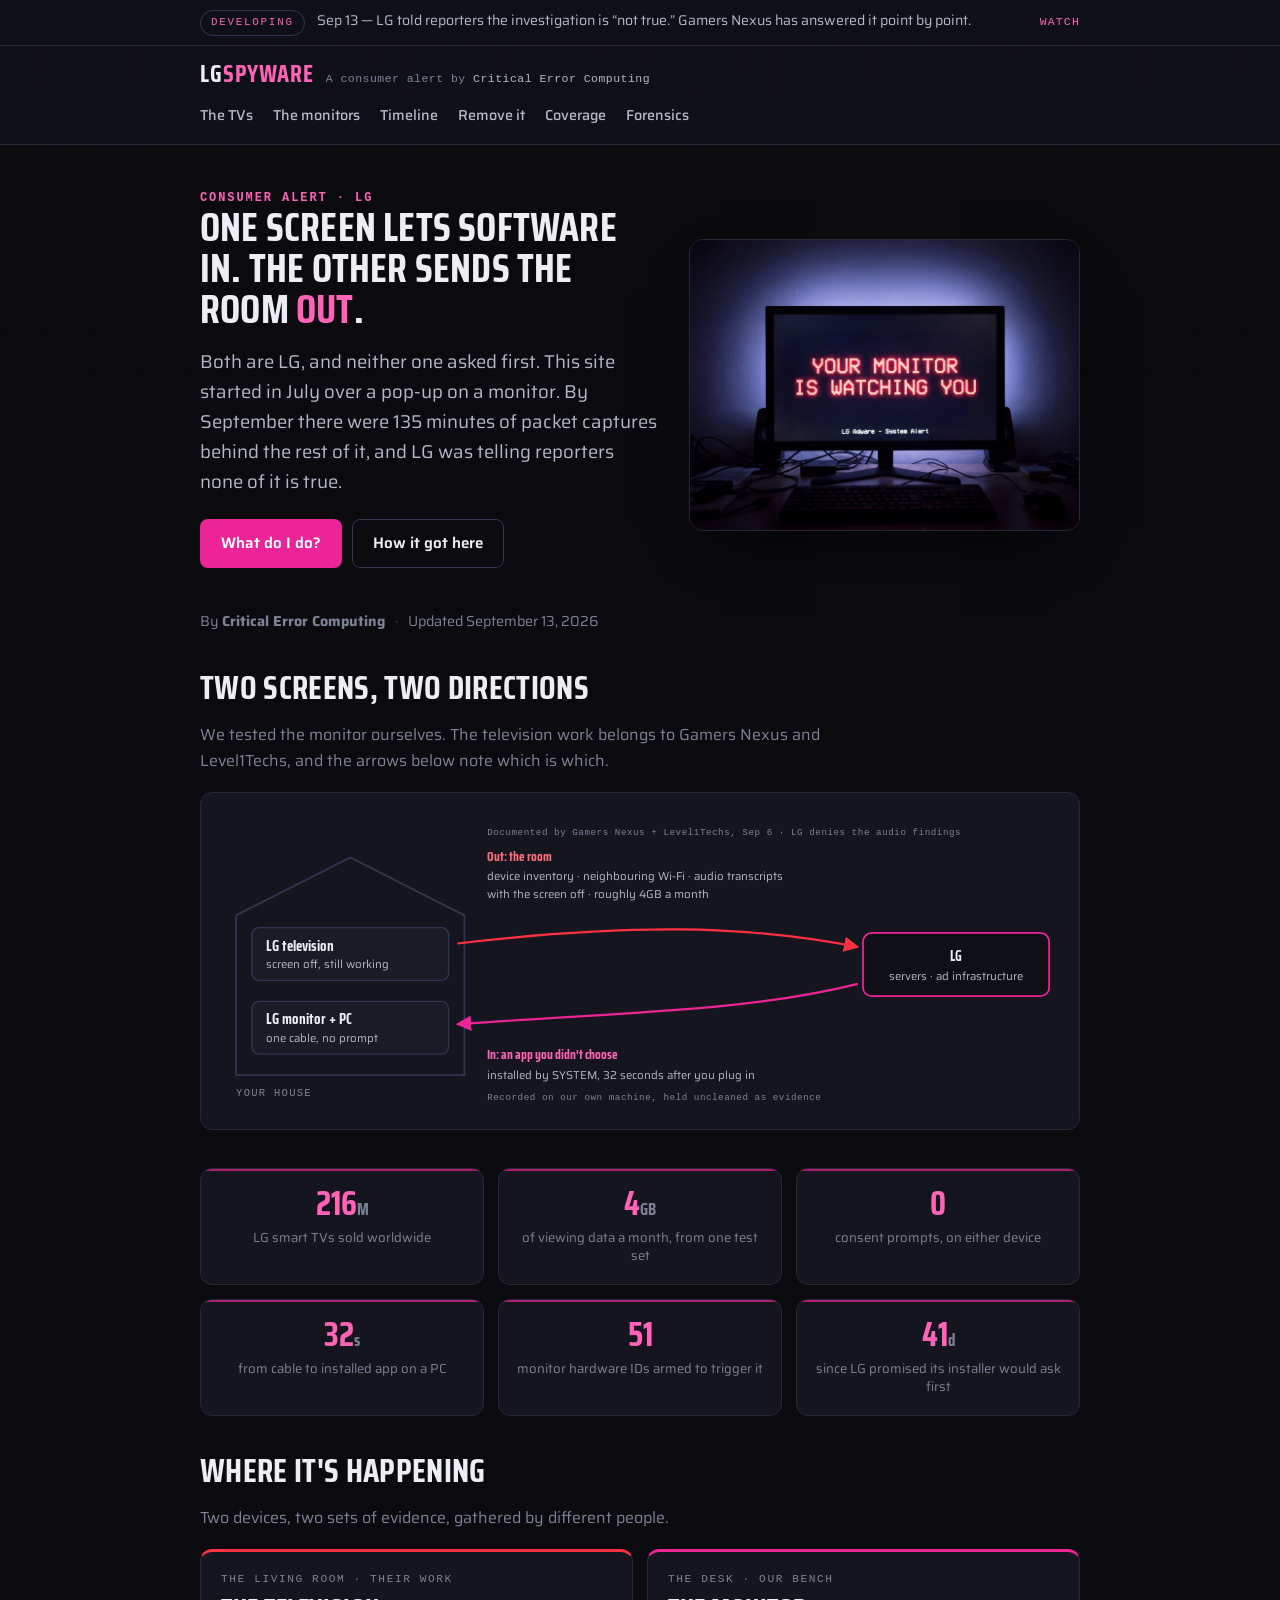
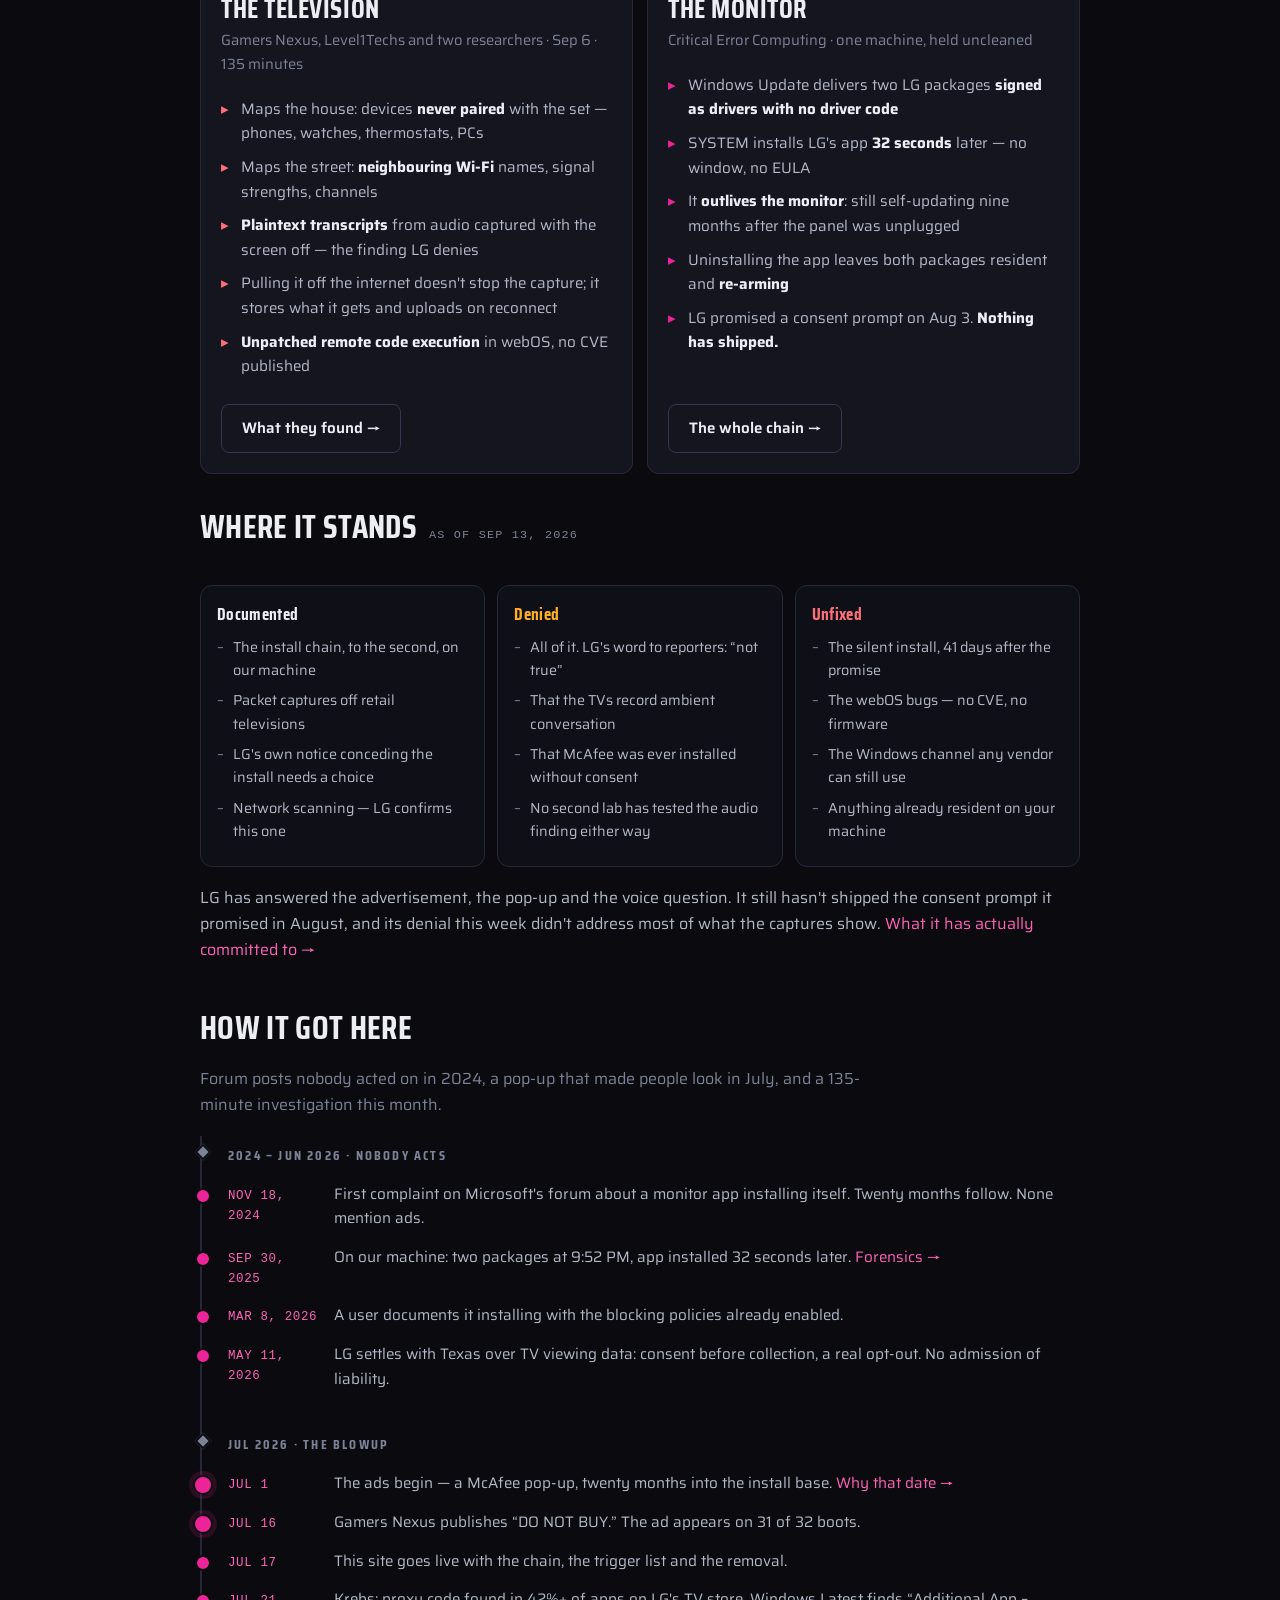
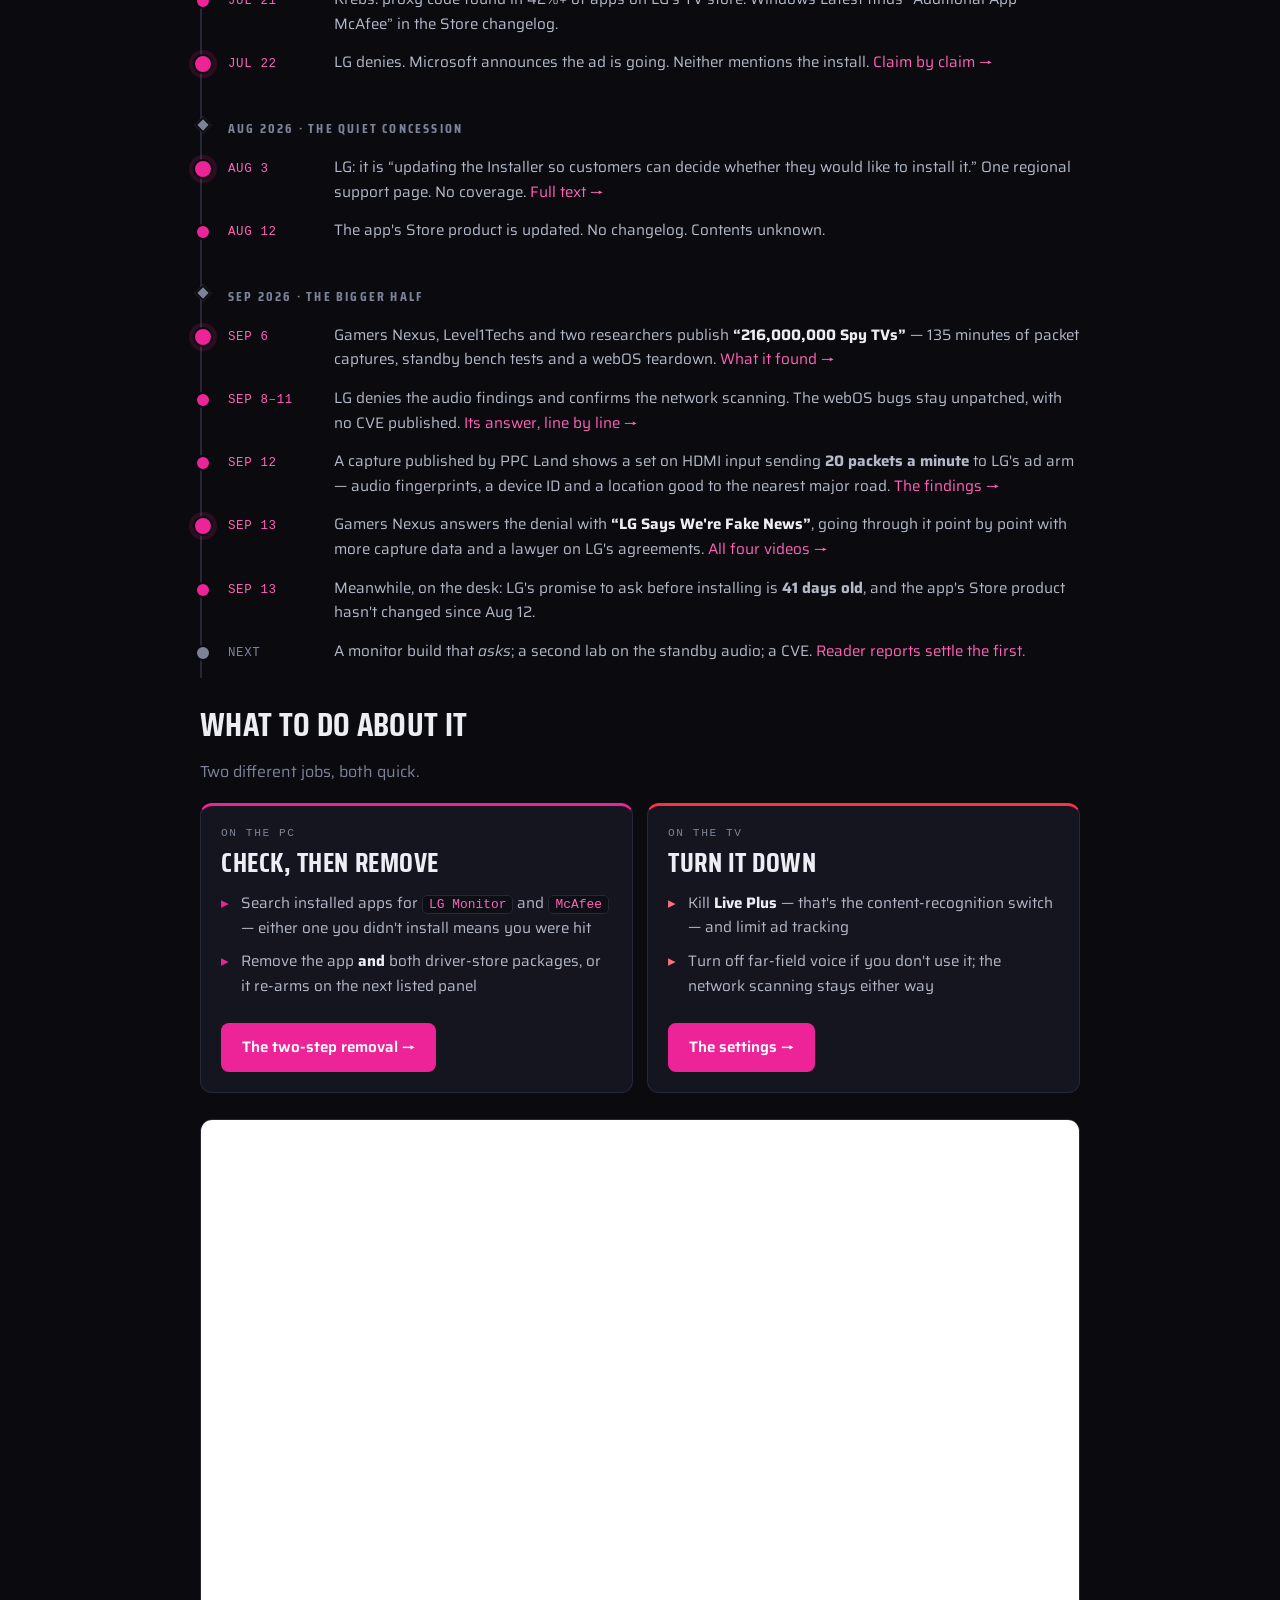
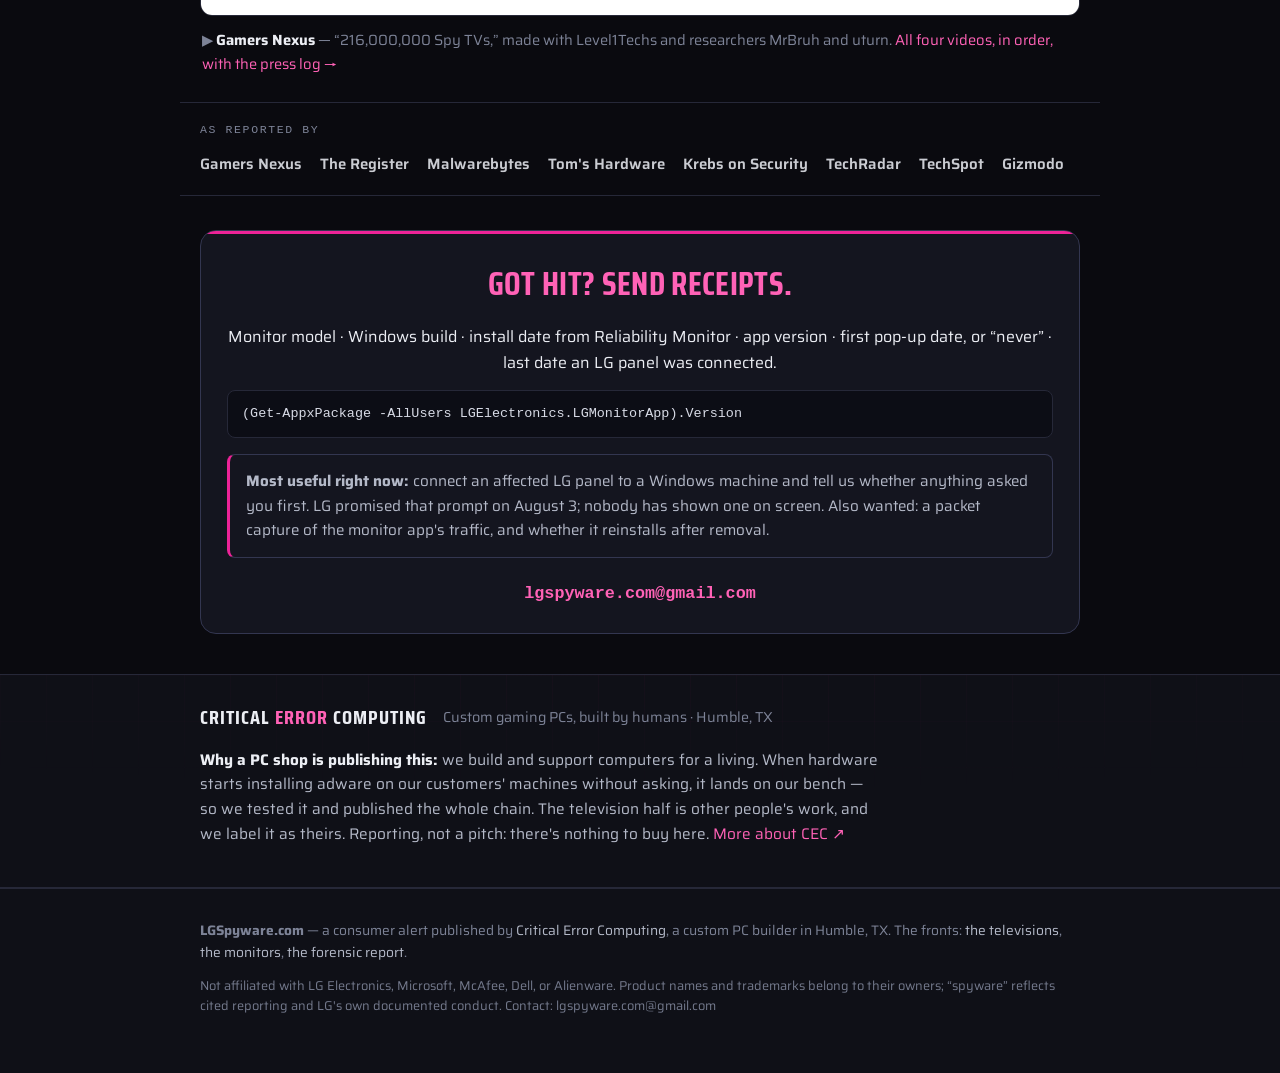
==== commit 730b90cf: "Sep 13: LG calls it untrue, GN answers, and a coverage archive LG's position hardened over the week " ====
--- a/index.html
+++ b/index.html
@@ -29,8 +29,8 @@
   <div class="ribbon">
     <div class="wrap ribbon-in">
       <span class="ribbon-tag">Developing</span>
-      <span class="ribbon-txt">Sep 6 — 135 minutes of packet captures on retail LG televisions. LG denies the audio findings and confirms the network scanning.</span>
-      <a class="ribbon-link" href="/tvs">The TVs</a>
+      <span class="ribbon-txt">Sep 13 — LG told reporters the investigation is “not true.” Gamers Nexus has answered it point by point.</span>
+      <a class="ribbon-link" href="/coverage">Watch</a>
     </div>
   </div>
 
@@ -46,6 +46,7 @@
         <a href="/monitors">The monitors</a>
         <a href="#timeline">Timeline</a>
         <a href="#remove">Remove it</a>
+        <a href="/coverage">Coverage</a>
         <a href="/forensics">Forensics</a>
       </nav>
     </div>
@@ -60,7 +61,7 @@
           <div>
             <span class="eyebrow">Consumer alert · LG</span>
             <h1>One screen lets software in. The other sends the room <span class="gw" data-alt="0ut">out</span>.</h1>
-            <p class="dek">Same company. Neither asked. In July this site was about a pop-up; in September a 135-minute investigation put numbers on the rest of it.</p>
+            <p class="dek">Both are LG, and neither one asked first. This site started in July over a pop-up on a monitor. By September there were 135 minutes of packet captures behind the rest of it, and LG was telling reporters none of it is true.</p>
             <div class="lead-actions">
               <a class="btn btn-primary" href="#remove">What do I do?</a>
               <a class="btn btn-ghost" href="#timeline">How it got here</a>
@@ -73,7 +74,7 @@
         <div class="byline">
           <span>By <strong>Critical Error Computing</strong></span>
           <span class="sep">·</span>
-          <span>Updated <time datetime="2026-09-12">September 12, 2026</time></span>
+          <span>Updated <time datetime="2026-09-13">September 13, 2026</time></span>
         </div>
       </div>
     </article>
@@ -81,7 +82,7 @@
     <!-- THE MAP -->
     <section class="wrap diagram-block">
       <h2>Two screens, two directions</h2>
-      <p class="sub">One device is the exit. The other is the entrance.</p>
+      <p class="sub">We tested the monitor ourselves. The television work belongs to Gamers Nexus and Level1Techs, and the arrows below note which is which.</p>
 
       <svg class="flowmap" viewBox="0 0 1000 360" role="img" aria-labelledby="fmt fmd">
         <title id="fmt">What leaves the house, and what gets into the PC</title>
@@ -147,7 +148,7 @@
         <div class="stat-lbl">monitor hardware IDs armed to trigger it</div>
       </div>
       <div class="stat">
-        <div class="stat-num">40<span class="stat-den">d</span></div>
+        <div class="stat-num">41<span class="stat-den">d</span></div>
         <div class="stat-lbl">since LG promised its installer would ask first</div>
       </div>
     </section>
@@ -155,7 +156,7 @@
     <!-- THE TWO FRONTS -->
     <section id="fronts" class="wrap">
       <h2>Where it's happening</h2>
-      <p class="sub">The two halves came from different people. Both are on this site, sourced separately.</p>
+      <p class="sub">Two devices, two sets of evidence, gathered by different people.</p>
       <div class="fronts">
         <div class="front front-tv">
           <span class="front-lbl">The living room · their work</span>
@@ -165,7 +166,7 @@
             <li>Maps the house: devices <strong>never paired</strong> with the set — phones, watches, thermostats, PCs</li>
             <li>Maps the street: <strong>neighbouring Wi-Fi</strong> names, signal strengths, channels</li>
             <li><strong>Plaintext transcripts</strong> from audio captured with the screen off — the finding LG denies</li>
-            <li>Offline is a delay, not a stop: it stores and sends on reconnect</li>
+            <li>Pulling it off the internet doesn't stop the capture; it stores what it gets and uploads on reconnect</li>
             <li><strong>Unpatched remote code execution</strong> in webOS, no CVE published</li>
           </ul>
           <a class="btn btn-ghost" href="/tvs">What they found →</a>
@@ -190,7 +191,7 @@
     <section class="wrap board">
       <div class="board-head">
         <h2>Where it stands</h2>
-        <span class="board-date">as of <time datetime="2026-09-12">Sep 12, 2026</time></span>
+        <span class="board-date">as of <time datetime="2026-09-13">Sep 13, 2026</time></span>
       </div>
       <div class="status3">
         <div class="st st-doc">
@@ -205,29 +206,29 @@
         <div class="st st-den">
           <span class="st-h">Denied</span>
           <ul>
+            <li>All of it. LG's word to reporters: “not true”</li>
             <li>That the TVs record ambient conversation</li>
             <li>That McAfee was ever installed without consent</li>
-            <li>That the installer collects personal data</li>
             <li>No second lab has tested the audio finding either way</li>
           </ul>
         </div>
         <div class="st st-unf">
           <span class="st-h">Unfixed</span>
           <ul>
-            <li>The silent install — 40 days after the promise</li>
+            <li>The silent install, 41 days after the promise</li>
             <li>The webOS bugs — no CVE, no firmware</li>
             <li>The Windows channel any vendor can still use</li>
             <li>Anything already resident on your machine</li>
           </ul>
         </div>
       </div>
-      <p class="board-foot">The pop-up was the part you could see. Everything since has been about what you couldn't. <a href="/monitors#august">What LG has actually committed to →</a></p>
+      <p class="board-foot">LG has answered the advertisement, the pop-up and the voice question. It still hasn't shipped the consent prompt it promised in August, and its denial this week didn't address most of what the captures show. <a href="/monitors#august">What it has actually committed to →</a></p>
     </section>
 
     <!-- TIMELINE -->
     <section id="timeline" class="wrap">
       <h2>How it got here</h2>
-      <p class="sub">Twenty months of silent installs, three weeks of noise, a promise nobody printed — and then the televisions.</p>
+      <p class="sub">Forum posts nobody acted on in 2024, a pop-up that made people look in July, and a 135-minute investigation this month.</p>
       <ol class="timeline tl-tight">
         <li class="tl-phase"><span>2024 – Jun 2026 · nobody acts</span></li>
         <li><time datetime="2024-11-18">Nov 18, 2024</time><div>First complaint on Microsoft's forum about a monitor app installing itself. Twenty months follow. None mention ads.</div></li>
@@ -249,7 +250,9 @@
         <li class="tl-phase"><span>Sep 2026 · the bigger half</span></li>
         <li class="tl-key"><time datetime="2026-09-06">Sep 6</time><div>Gamers Nexus, Level1Techs and two researchers publish <strong>“216,000,000 Spy TVs”</strong> — 135 minutes of packet captures, standby bench tests and a webOS teardown. <a href="/tvs">What it found →</a></div></li>
         <li><time datetime="2026-09-08">Sep 8–11</time><div>LG denies the audio findings and confirms the network scanning. The webOS bugs stay unpatched, with no CVE published. <a href="/tvs#answer">Its answer, line by line →</a></div></li>
-        <li><time datetime="2026-09-12">Sep 12</time><div>Our re-check: LG's promise to ask first is <strong>40 days old and unshipped</strong>. Store product unchanged since Aug 12, permissions unchanged, rating 1.0 from 431.</div></li>
+        <li><time datetime="2026-09-12">Sep 12</time><div>A capture published by PPC Land shows a set on HDMI input sending <strong>20 packets a minute</strong> to LG's ad arm — audio fingerprints, a device ID and a location good to the nearest major road. <a href="/tvs#found">The findings →</a></div></li>
+        <li class="tl-key"><time datetime="2026-09-13">Sep 13</time><div>Gamers Nexus answers the denial with <strong>“LG Says We're Fake News”</strong>, going through it point by point with more capture data and a lawyer on LG's agreements. <a href="/coverage">All four videos →</a></div></li>
+        <li><time datetime="2026-09-13">Sep 13</time><div>Meanwhile, on the desk: LG's promise to ask before installing is <strong>41 days old</strong>, and the app's Store product hasn't changed since Aug 12.</div></li>
         <li class="pending"><time>Next</time><div>A monitor build that <em>asks</em>; a second lab on the standby audio; a CVE. <a href="#tips">Reader reports settle the first.</a></div></li>
       </ol>
     </section>
@@ -257,7 +260,7 @@
     <!-- WHAT TO DO -->
     <section id="remove" class="wrap">
       <h2>What to do about it</h2>
-      <p class="sub">Different device, different job. Neither takes long.</p>
+      <p class="sub">Two different jobs, both quick.</p>
       <div class="fronts">
         <div class="front front-mon">
           <span class="front-lbl">On the PC</span>
@@ -291,7 +294,7 @@
           referrerpolicy="strict-origin-when-cross-origin"
           allowfullscreen></iframe>
       </div>
-      <p class="caption">▶ <strong>Gamers Nexus</strong> — “216,000,000 Spy TVs,” with Level1Techs and researchers MrBruh and uturn. The July investigation that started this is <a href="https://www.youtube.com/watch?v=Q9uefFYe6bM" target="_blank" rel="noopener">here</a>.</p>
+      <p class="caption">▶ <strong>Gamers Nexus</strong> — “216,000,000 Spy TVs,” made with Level1Techs and researchers MrBruh and uturn. <a href="/coverage">All four videos, in order, with the press log →</a></p>
     </section>
 
     <!-- OUTLET STRIP -->
--- a/styles.css
+++ b/styles.css
@@ -794,7 +794,7 @@
    ============================================================ */
 
 /* Contents chips under the lead of a subpage. */
-.pagenav { display: flex; flex-wrap: wrap; gap: 8px; margin: 0 0 6px; padding: 0 20px; }
+.pagenav { display: flex; flex-wrap: wrap; gap: 8px; margin: 0 auto 6px; padding: 0 20px; }
 .pagenav a {
   font-family: var(--mono); font-size: 0.72rem; letter-spacing: 0.08em;
   text-transform: uppercase; color: var(--ink-soft);
@@ -942,3 +942,63 @@
 .st li { font-size: 0.9rem; color: var(--ink-soft); margin: 7px 0; padding-left: 16px; position: relative; }
 .st li::before { content: "–"; position: absolute; left: 0; color: var(--ink-faint); }
 @media (max-width: 780px) { .status3 { grid-template-columns: 1fr; } }
+
+/* ============================================================
+   Coverage: the video gallery and the press log.
+   ============================================================ */
+
+.gallery { display: grid; grid-template-columns: repeat(2, minmax(0, 1fr)); gap: 16px; margin: 18px 0 8px; }
+.vcard {
+  display: flex; flex-direction: column;
+  background: var(--surface); border: 1px solid var(--border);
+  border-radius: var(--r-md); overflow: hidden;
+}
+.vcard:hover { border-color: var(--accent); text-decoration: none; }
+.vcard-thumb { position: relative; display: block; aspect-ratio: 16 / 9; background: var(--bg-2); }
+.vcard-thumb img { width: 100%; height: 100%; object-fit: cover; display: block; }
+.vcard-thumb::after {
+  content: "▶"; position: absolute; left: 50%; top: 50%;
+  transform: translate(-50%, -50%);
+  width: 54px; height: 54px; border-radius: 50%;
+  background: rgba(10, 10, 15, 0.72); border: 1px solid rgba(255,255,255,0.22);
+  color: #fff; font-size: 17px; line-height: 52px; text-align: center; text-indent: 3px;
+}
+.vcard:hover .vcard-thumb::after { background: var(--accent); border-color: var(--accent); }
+.vcard-run {
+  position: absolute; right: 8px; bottom: 8px;
+  background: rgba(10,10,15,0.86); color: var(--ink);
+  font-family: var(--mono); font-size: 0.7rem; letter-spacing: 0.04em;
+  padding: 2px 7px; border-radius: 4px;
+}
+.vcard-body { padding: 14px 16px 16px; display: flex; flex-direction: column; gap: 6px; }
+.vcard-meta {
+  font-family: var(--mono); font-size: 0.7rem; letter-spacing: 0.1em;
+  text-transform: uppercase; color: var(--ink-faint);
+}
+.vcard-new { color: var(--accent-ink); }
+.vcard h3 {
+  margin: 0; font-family: var(--font-cond); font-weight: 700;
+  font-size: 1.14rem; line-height: 1.2; color: var(--ink);
+}
+.vcard p { margin: 0; font-size: 0.9rem; color: var(--ink-soft); }
+@media (max-width: 760px) { .gallery { grid-template-columns: 1fr; } }
+
+/* Press log — one line per piece of coverage. */
+.presslog { border-top: 1px solid var(--border); margin: 16px 0; }
+.presslog div {
+  display: grid; grid-template-columns: 86px 150px 1fr; gap: 14px;
+  padding: 10px 0; border-bottom: 1px solid var(--border); align-items: baseline;
+}
+.presslog time {
+  font-family: var(--mono); font-size: 0.74rem; letter-spacing: 0.06em;
+  color: var(--ink-faint); text-transform: uppercase;
+}
+.presslog b {
+  font-family: var(--font-cond); font-size: 0.98rem; color: var(--ink-soft); font-weight: 600;
+}
+.presslog span { font-size: 0.93rem; color: var(--ink-soft); }
+.presslog em { color: var(--ink-faint); font-style: normal; }
+@media (max-width: 700px) {
+  .presslog div { grid-template-columns: 1fr; gap: 2px; }
+  .presslog b { color: var(--accent-ink); }
+}
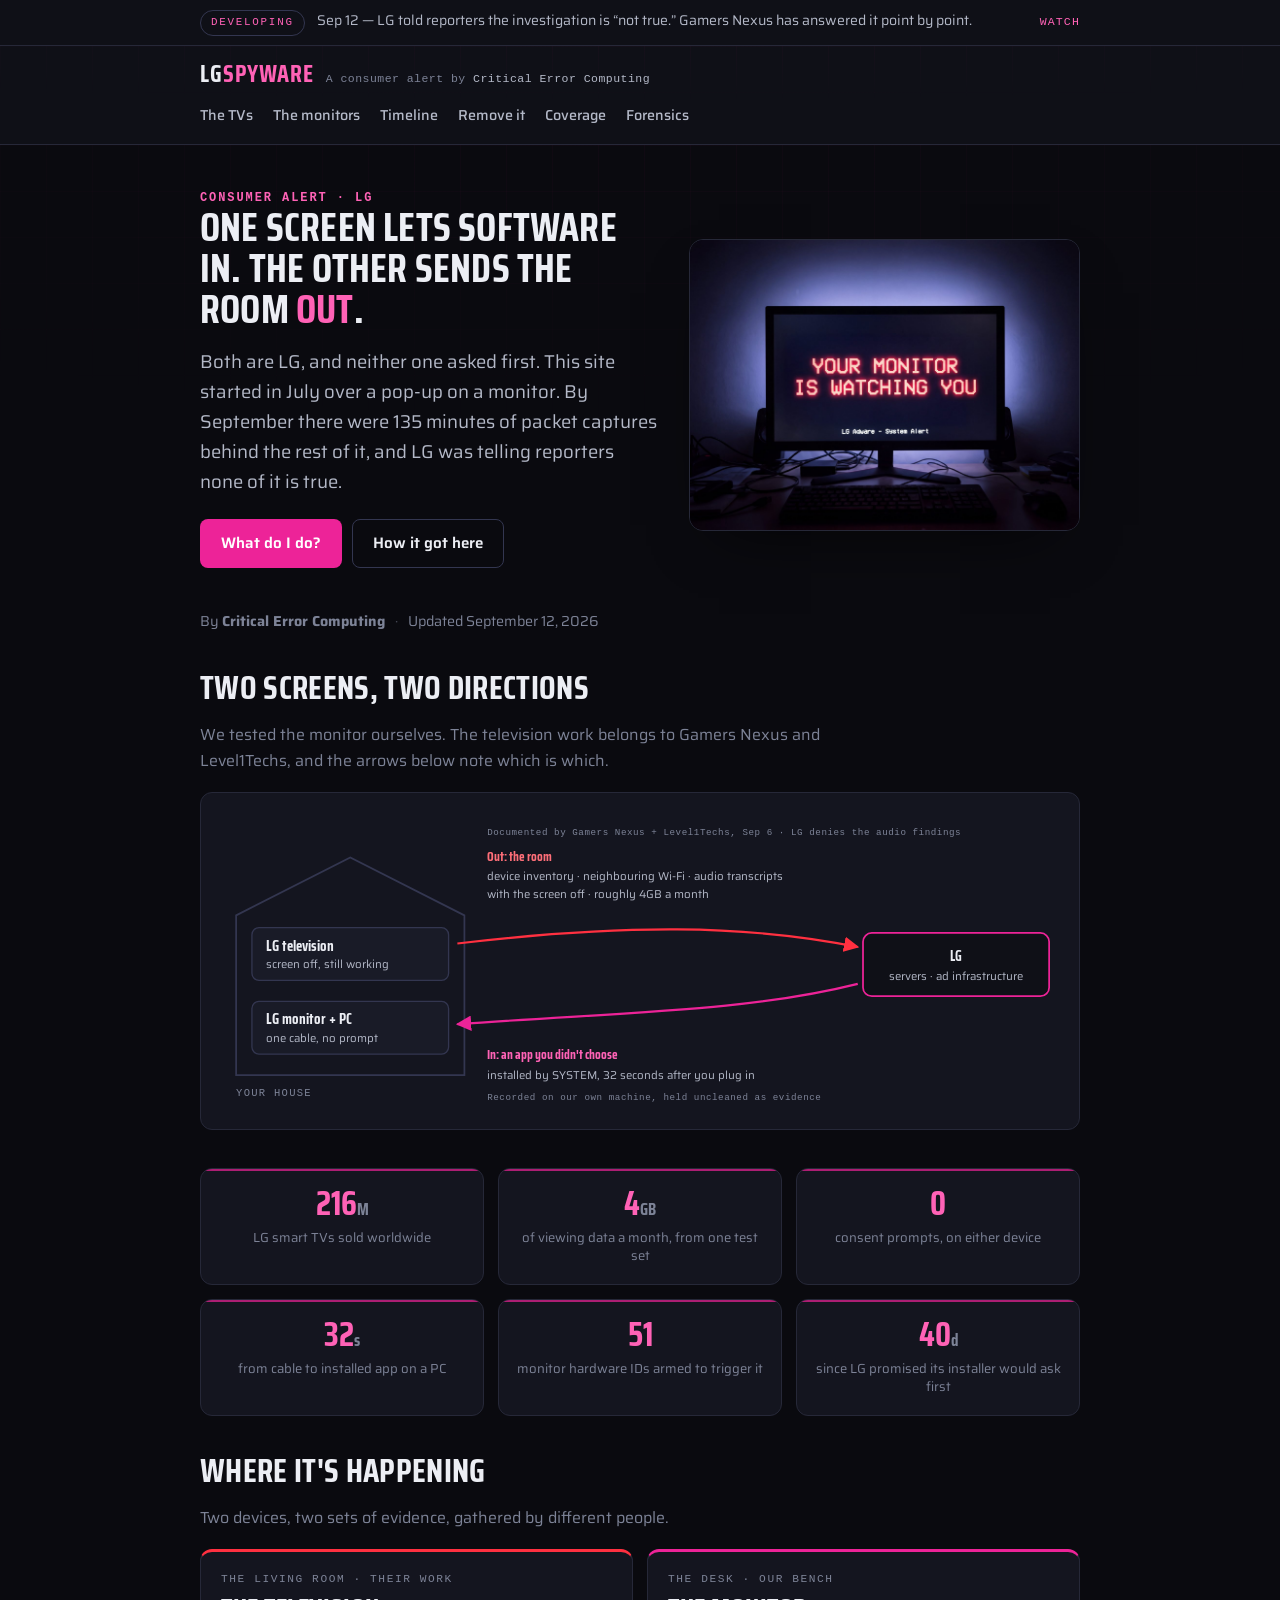
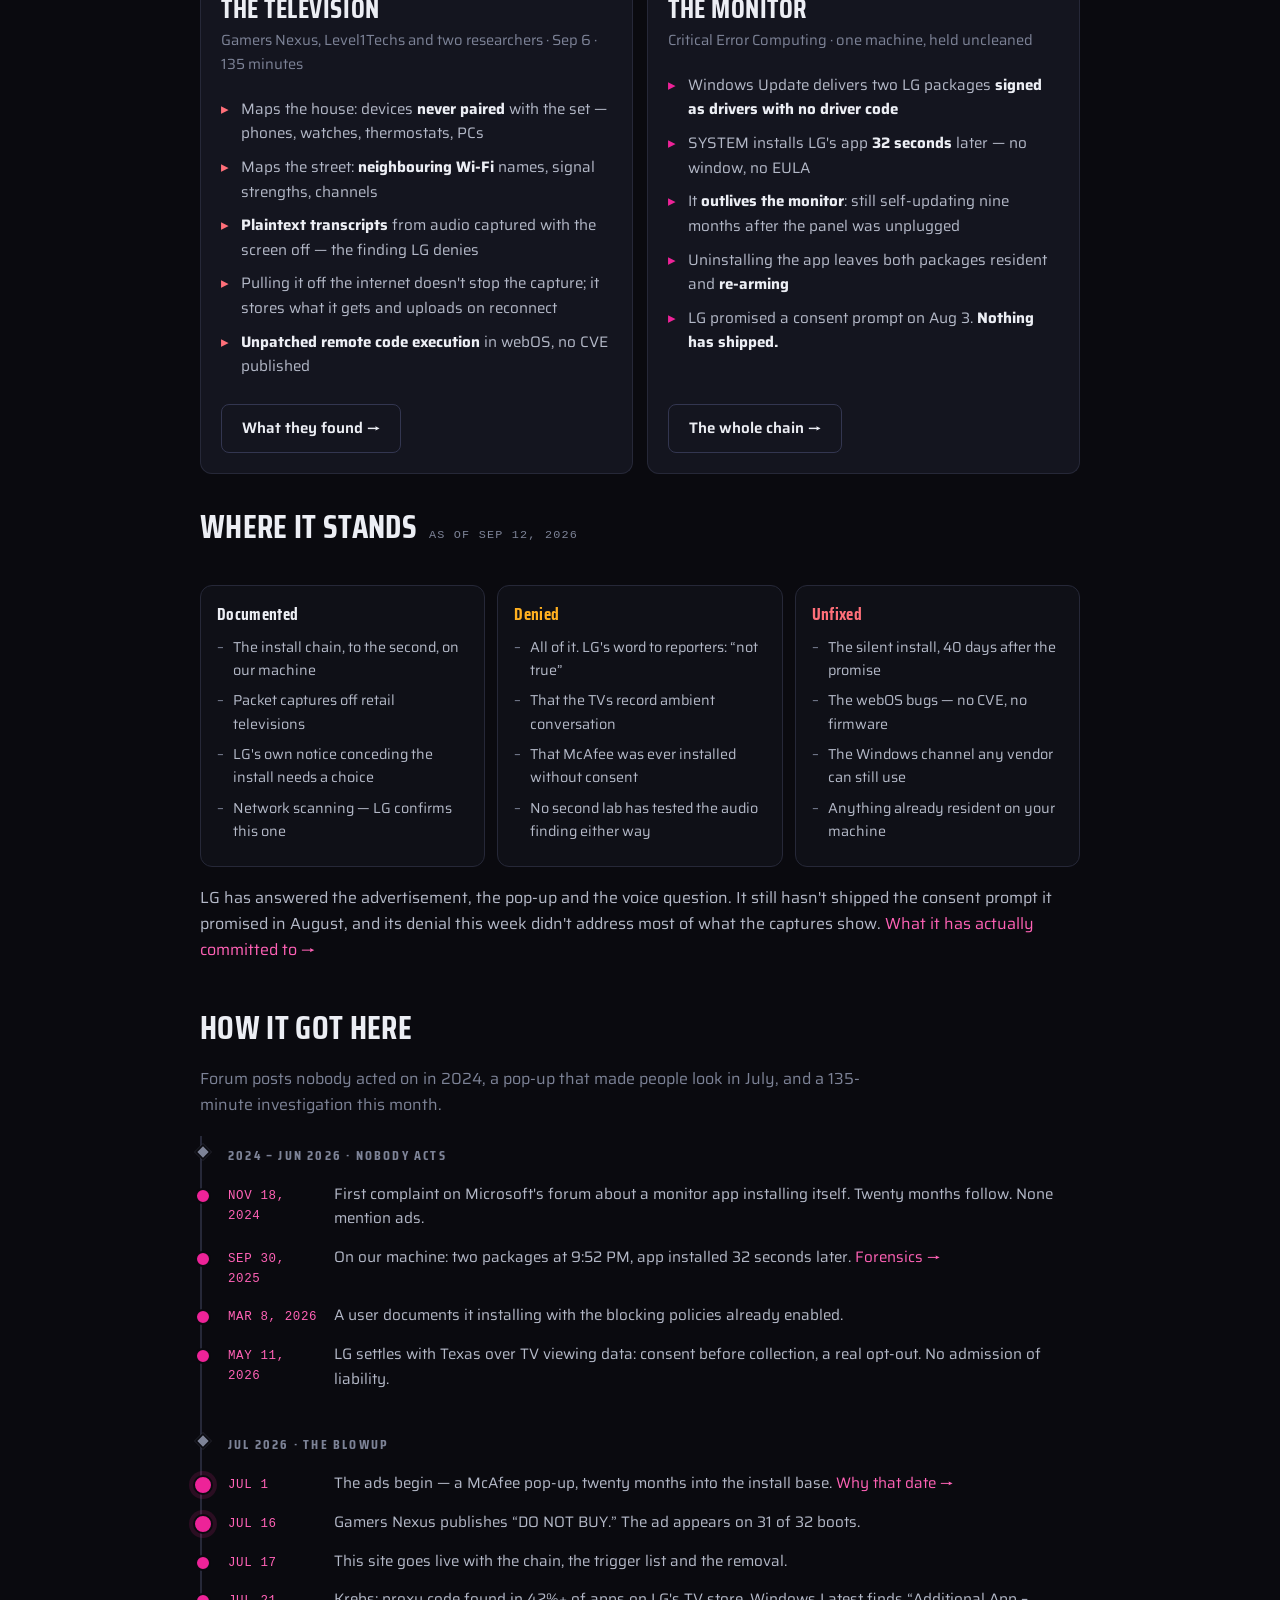
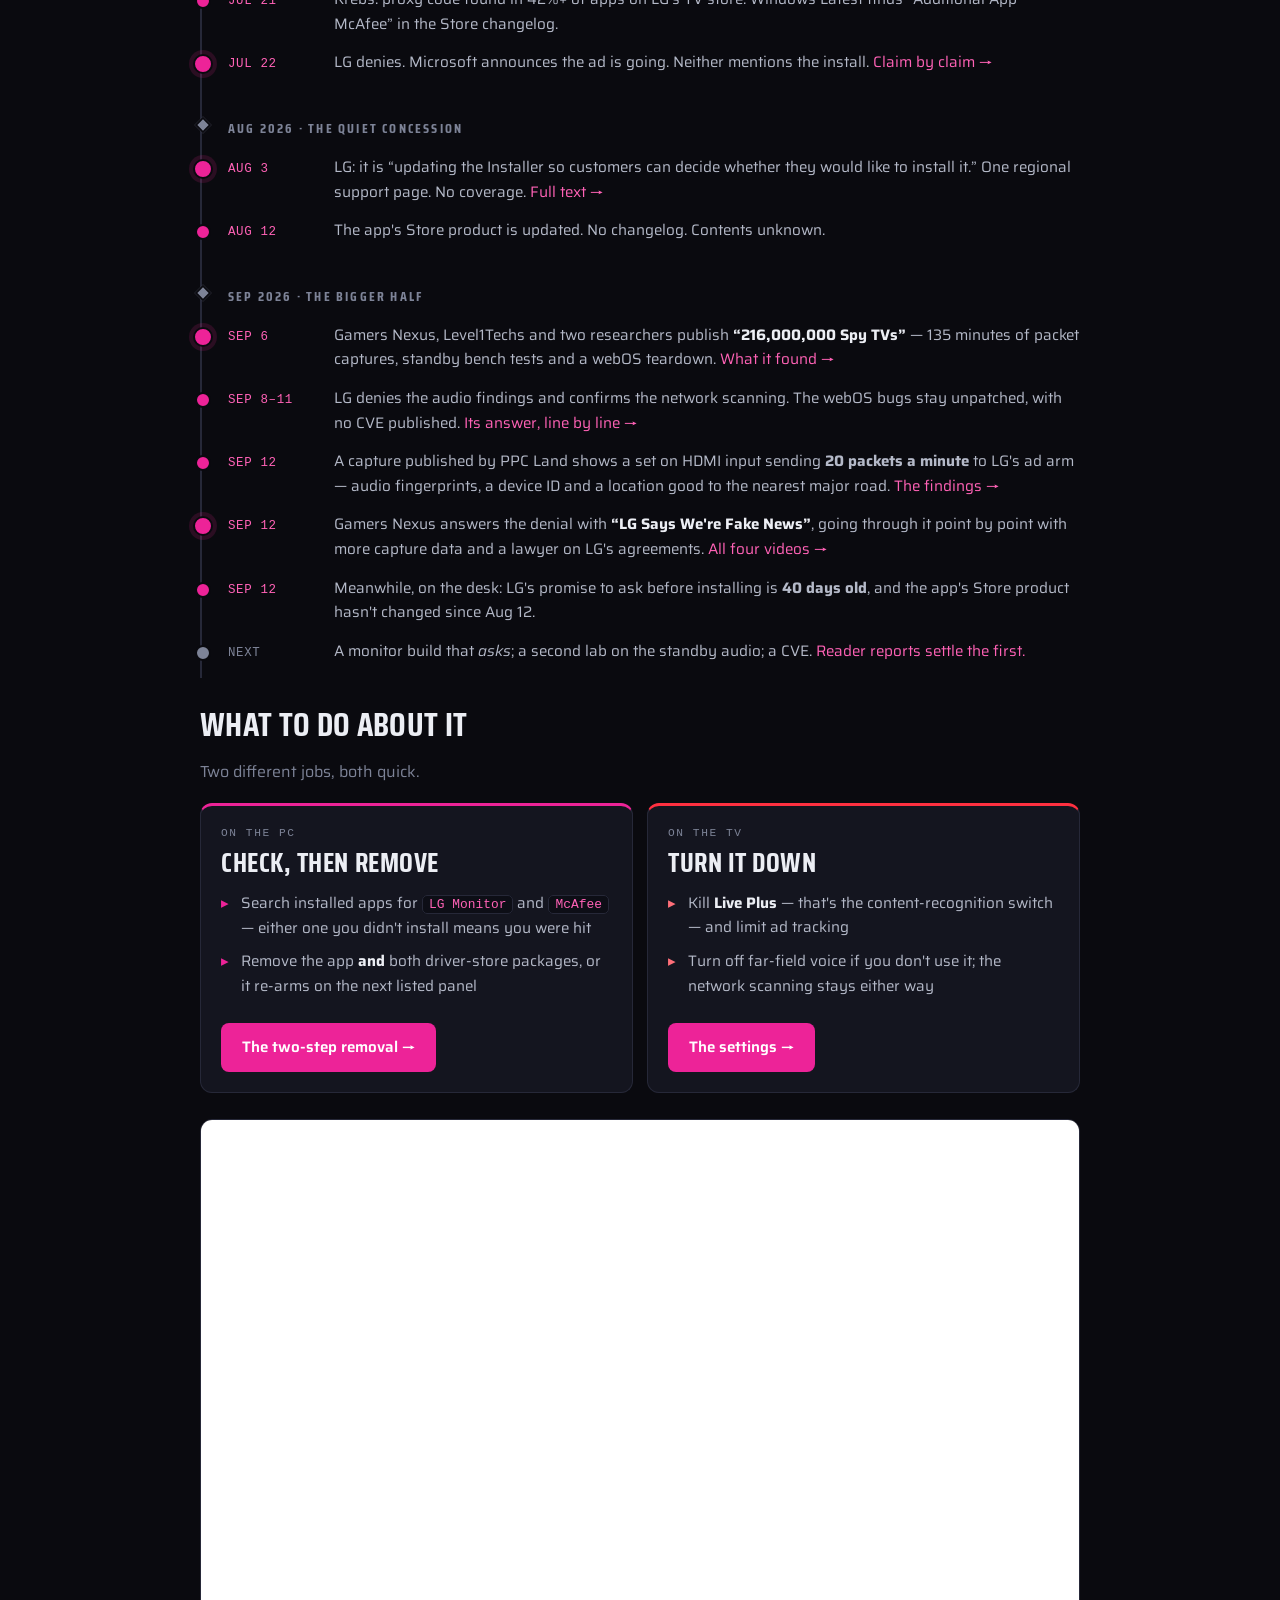
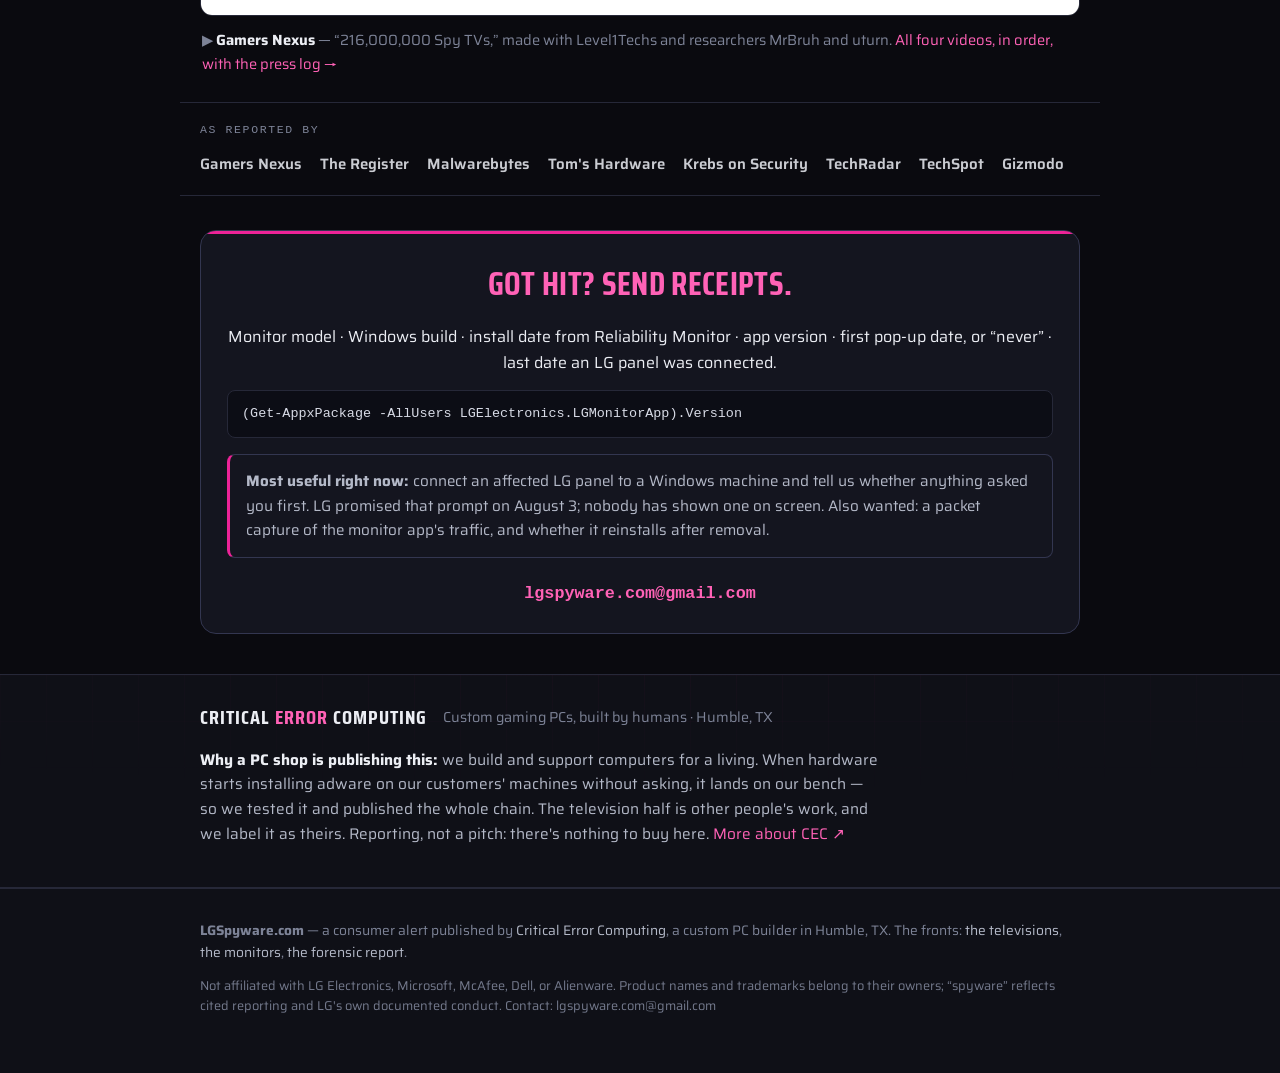
==== commit 0864102f: "Correct the rebuttal video's date to Sep 12, and the day count with it I dated "LG Says We're Fake N" ====
--- a/index.html
+++ b/index.html
@@ -29,7 +29,7 @@
   <div class="ribbon">
     <div class="wrap ribbon-in">
       <span class="ribbon-tag">Developing</span>
-      <span class="ribbon-txt">Sep 13 — LG told reporters the investigation is “not true.” Gamers Nexus has answered it point by point.</span>
+      <span class="ribbon-txt">Sep 12 — LG told reporters the investigation is “not true.” Gamers Nexus has answered it point by point.</span>
       <a class="ribbon-link" href="/coverage">Watch</a>
     </div>
   </div>
@@ -74,7 +74,7 @@
         <div class="byline">
           <span>By <strong>Critical Error Computing</strong></span>
           <span class="sep">·</span>
-          <span>Updated <time datetime="2026-09-13">September 13, 2026</time></span>
+          <span>Updated <time datetime="2026-09-12">September 12, 2026</time></span>
         </div>
       </div>
     </article>
@@ -148,7 +148,7 @@
         <div class="stat-lbl">monitor hardware IDs armed to trigger it</div>
       </div>
       <div class="stat">
-        <div class="stat-num">41<span class="stat-den">d</span></div>
+        <div class="stat-num">40<span class="stat-den">d</span></div>
         <div class="stat-lbl">since LG promised its installer would ask first</div>
       </div>
     </section>
@@ -191,7 +191,7 @@
     <section class="wrap board">
       <div class="board-head">
         <h2>Where it stands</h2>
-        <span class="board-date">as of <time datetime="2026-09-13">Sep 13, 2026</time></span>
+        <span class="board-date">as of <time datetime="2026-09-12">Sep 12, 2026</time></span>
       </div>
       <div class="status3">
         <div class="st st-doc">
@@ -215,7 +215,7 @@
         <div class="st st-unf">
           <span class="st-h">Unfixed</span>
           <ul>
-            <li>The silent install, 41 days after the promise</li>
+            <li>The silent install, 40 days after the promise</li>
             <li>The webOS bugs — no CVE, no firmware</li>
             <li>The Windows channel any vendor can still use</li>
             <li>Anything already resident on your machine</li>
@@ -251,8 +251,8 @@
         <li class="tl-key"><time datetime="2026-09-06">Sep 6</time><div>Gamers Nexus, Level1Techs and two researchers publish <strong>“216,000,000 Spy TVs”</strong> — 135 minutes of packet captures, standby bench tests and a webOS teardown. <a href="/tvs">What it found →</a></div></li>
         <li><time datetime="2026-09-08">Sep 8–11</time><div>LG denies the audio findings and confirms the network scanning. The webOS bugs stay unpatched, with no CVE published. <a href="/tvs#answer">Its answer, line by line →</a></div></li>
         <li><time datetime="2026-09-12">Sep 12</time><div>A capture published by PPC Land shows a set on HDMI input sending <strong>20 packets a minute</strong> to LG's ad arm — audio fingerprints, a device ID and a location good to the nearest major road. <a href="/tvs#found">The findings →</a></div></li>
-        <li class="tl-key"><time datetime="2026-09-13">Sep 13</time><div>Gamers Nexus answers the denial with <strong>“LG Says We're Fake News”</strong>, going through it point by point with more capture data and a lawyer on LG's agreements. <a href="/coverage">All four videos →</a></div></li>
-        <li><time datetime="2026-09-13">Sep 13</time><div>Meanwhile, on the desk: LG's promise to ask before installing is <strong>41 days old</strong>, and the app's Store product hasn't changed since Aug 12.</div></li>
+        <li class="tl-key"><time datetime="2026-09-12">Sep 12</time><div>Gamers Nexus answers the denial with <strong>“LG Says We're Fake News”</strong>, going through it point by point with more capture data and a lawyer on LG's agreements. <a href="/coverage">All four videos →</a></div></li>
+        <li><time datetime="2026-09-12">Sep 12</time><div>Meanwhile, on the desk: LG's promise to ask before installing is <strong>40 days old</strong>, and the app's Store product hasn't changed since Aug 12.</div></li>
         <li class="pending"><time>Next</time><div>A monitor build that <em>asks</em>; a second lab on the standby audio; a CVE. <a href="#tips">Reader reports settle the first.</a></div></li>
       </ol>
     </section>
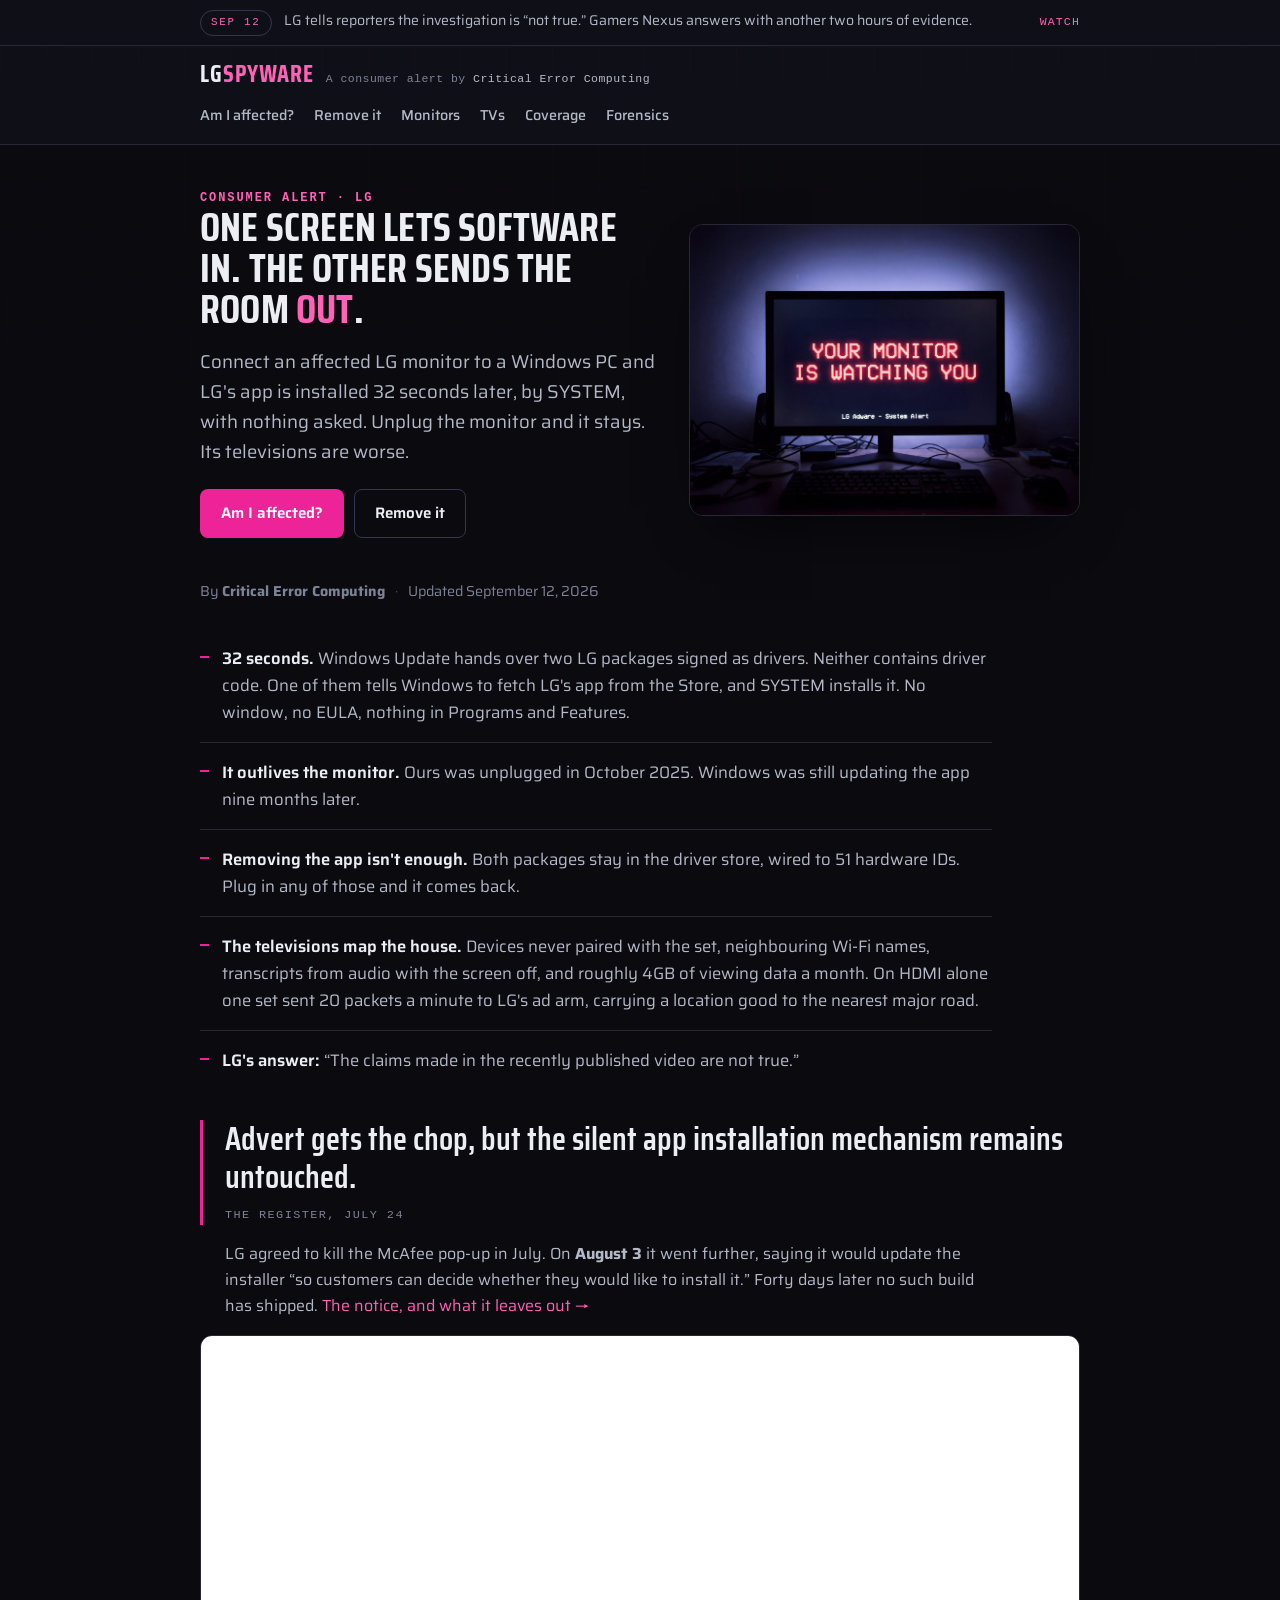
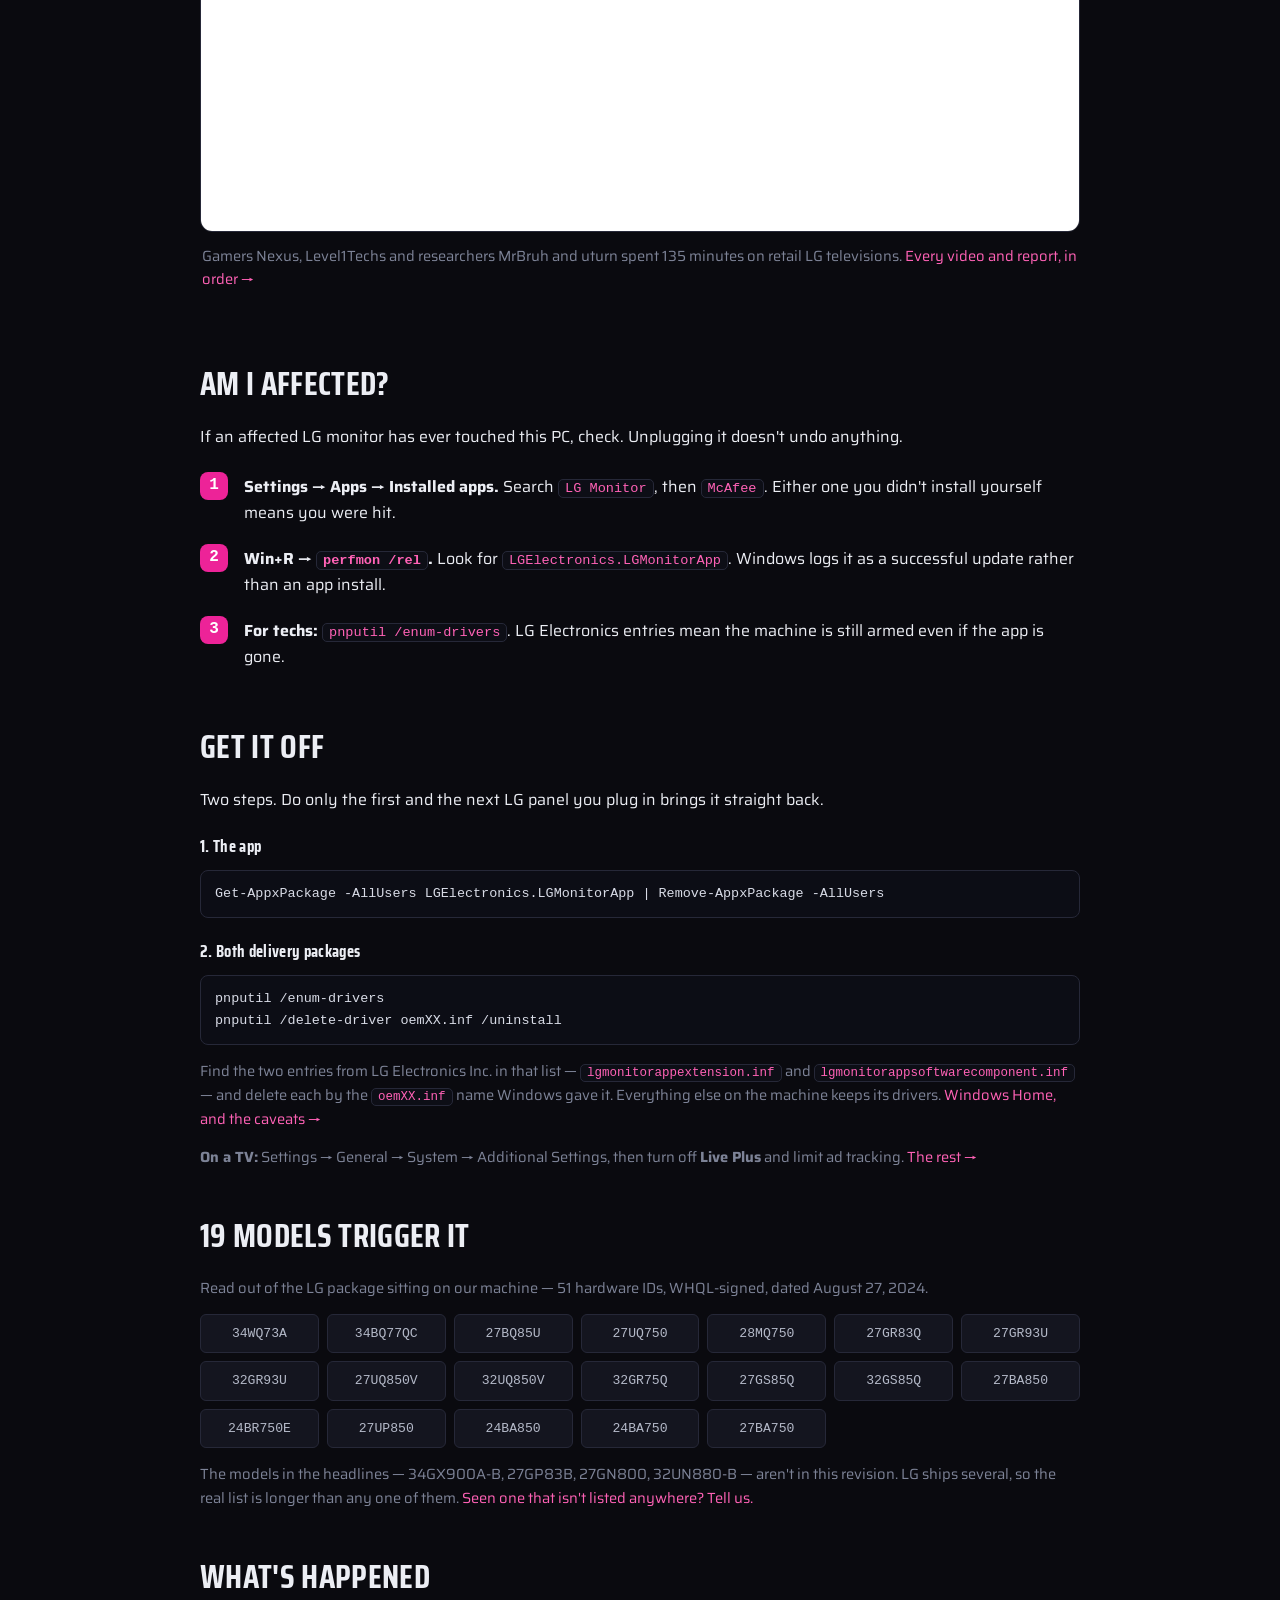
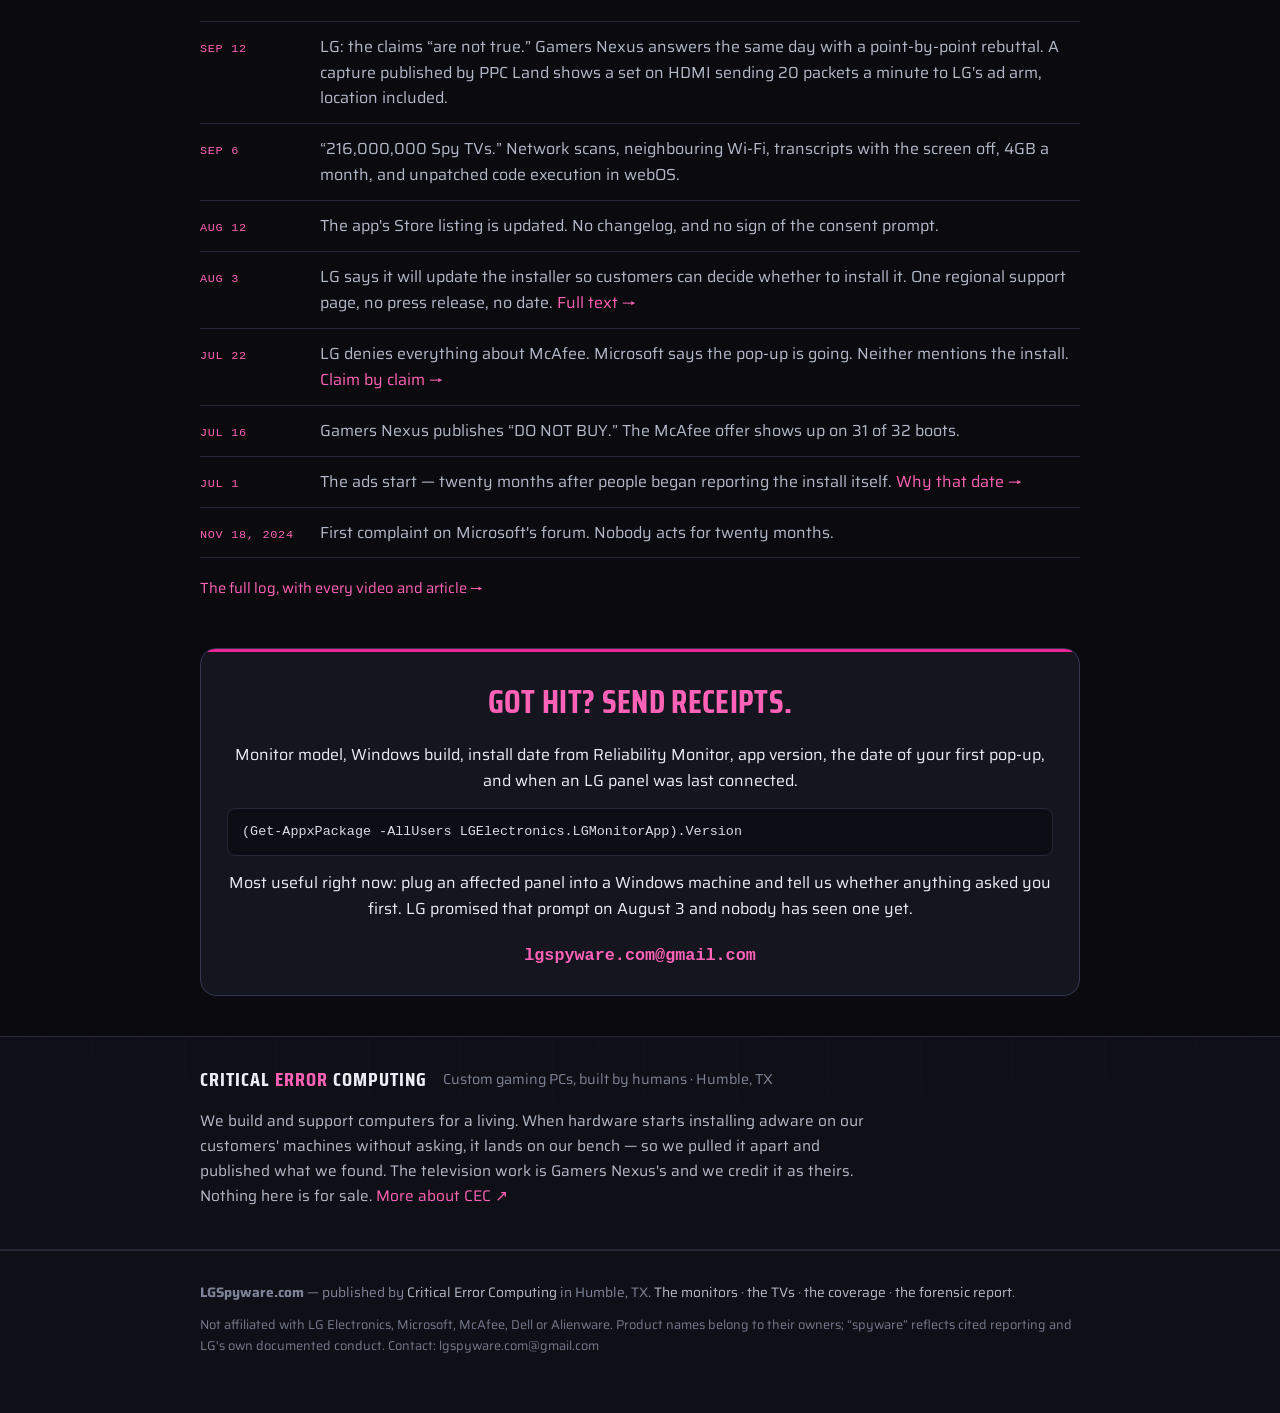
==== commit 154a7882: "Strip the apparatus: no more drawn diagrams, no repeated furniture The site had started looking like" ====
--- a/index.html
+++ b/index.html
@@ -3,20 +3,19 @@
 <head>
   <meta charset="utf-8">
   <meta name="viewport" content="width=device-width, initial-scale=1">
-  <title>LGSpyware.com — What LG's Screens Send Home, and What They Let In | Critical Error Computing</title>
-  <meta name="description" content="Two fronts, one company. LG televisions map the house, log audio with the screen off and send roughly 4GB of viewing data a month. LG monitors install software on Windows PCs in 32 seconds with no prompt. The documented findings, the denials, the removals.">
+  <title>LGSpyware.com — LG Monitors Install Software on Your PC. LG TVs Listen. | Critical Error Computing</title>
+  <meta name="description" content="Plug in an affected LG monitor and Windows installs LG's app in 32 seconds with no prompt. LG's televisions log audio with the screen off and send roughly 4GB of viewing data a month. How to check, and how to get it off.">
   <meta name="robots" content="index,follow">
-
   <meta property="og:type" content="article">
   <meta property="og:site_name" content="LGSpyware.com · Critical Error Computing">
   <meta property="og:title" content="One Screen Lets Software In. The Other Sends the Room Out.">
-  <meta property="og:description" content="The monitor installs an app in 32 seconds with no prompt. The television maps your network, logs audio with the screen off and ships roughly 4GB a month. Same company, same instinct — documented, denied, and still unfixed.">
+  <meta property="og:description" content="32 seconds from cable to installed app, with nothing asked. A television that maps the house and ships 4GB a month. LG says none of it is true.">
   <meta property="og:url" content="https://lgspyware.com/">
   <meta property="og:image" content="https://lgspyware.com/og-image.jpg">
-  <meta property="og:image:alt" content="An LG monitor in a dark room reading YOUR MONITOR IS WATCHING YOU. LG Adware, System Alert.">
+  <meta property="og:image:alt" content="An LG monitor in a dark room reading YOUR MONITOR IS WATCHING YOU.">
   <meta name="twitter:card" content="summary_large_image">
   <meta name="twitter:title" content="One Screen Lets Software In. The Other Sends the Room Out.">
-  <meta name="twitter:description" content="In July it was a pop-up. In September it was 135 minutes of packet captures. The name on this site stopped being shorthand.">
+  <meta name="twitter:description" content="32 seconds from cable to installed app, with nothing asked. LG says none of it is true.">
 
   <link rel="icon" href="data:image/svg+xml,<svg xmlns='http://www.w3.org/2000/svg' viewBox='0 0 32 32'><text y='26' font-size='26'>%E2%9A%A0%EF%B8%8F</text></svg>">
   <link rel="preconnect" href="https://fonts.googleapis.com">
@@ -28,8 +27,8 @@
 
   <div class="ribbon">
     <div class="wrap ribbon-in">
-      <span class="ribbon-tag">Developing</span>
-      <span class="ribbon-txt">Sep 12 — LG told reporters the investigation is “not true.” Gamers Nexus has answered it point by point.</span>
+      <span class="ribbon-tag">Sep 12</span>
+      <span class="ribbon-txt">LG tells reporters the investigation is “not true.” Gamers Nexus answers with another two hours of evidence.</span>
       <a class="ribbon-link" href="/coverage">Watch</a>
     </div>
   </div>
@@ -42,10 +41,10 @@
         <span class="brand-by">A consumer alert by <a href="https://www.criticalerrorcomputing.com/" target="_blank" rel="noopener">Critical Error Computing</a></span>
       </div>
       <nav class="topnav">
-        <a href="/tvs">The TVs</a>
-        <a href="/monitors">The monitors</a>
-        <a href="#timeline">Timeline</a>
+        <a href="#check">Am I affected?</a>
         <a href="#remove">Remove it</a>
+        <a href="/monitors">Monitors</a>
+        <a href="/tvs">TVs</a>
         <a href="/coverage">Coverage</a>
         <a href="/forensics">Forensics</a>
       </nav>
@@ -53,7 +52,6 @@
   </header>
 
   <main>
-    <!-- LEAD -->
     <article class="lead">
       <div class="grid-bg"></div>
       <div class="wrap lead-in">
@@ -61,14 +59,14 @@
           <div>
             <span class="eyebrow">Consumer alert · LG</span>
             <h1>One screen lets software in. The other sends the room <span class="gw" data-alt="0ut">out</span>.</h1>
-            <p class="dek">Both are LG, and neither one asked first. This site started in July over a pop-up on a monitor. By September there were 135 minutes of packet captures behind the rest of it, and LG was telling reporters none of it is true.</p>
+            <p class="dek">Connect an affected LG monitor to a Windows PC and LG's app is installed 32 seconds later, by SYSTEM, with nothing asked. Unplug the monitor and it stays. Its televisions are worse.</p>
             <div class="lead-actions">
-              <a class="btn btn-primary" href="#remove">What do I do?</a>
-              <a class="btn btn-ghost" href="#timeline">How it got here</a>
+              <a class="btn btn-primary" href="#check">Am I affected?</a>
+              <a class="btn btn-ghost" href="#remove">Remove it</a>
             </div>
           </div>
           <div class="lead-art">
-            <img class="hero-img" src="hero.jpg" alt="An LG monitor in a dark room showing red pixel text: YOUR MONITOR IS WATCHING YOU. LG Adware, System Alert.">
+            <img class="hero-img" src="hero.jpg" alt="An LG monitor in a dark room showing red pixel text: YOUR MONITOR IS WATCHING YOU.">
           </div>
         </div>
         <div class="byline">
@@ -79,211 +77,24 @@
       </div>
     </article>
 
-    <!-- THE MAP -->
-    <section class="wrap diagram-block">
-      <h2>Two screens, two directions</h2>
-      <p class="sub">We tested the monitor ourselves. The television work belongs to Gamers Nexus and Level1Techs, and the arrows below note which is which.</p>
-
-      <svg class="flowmap" viewBox="0 0 1000 360" role="img" aria-labelledby="fmt fmd">
-        <title id="fmt">What leaves the house, and what gets into the PC</title>
-        <desc id="fmd">Inside a house: an LG television and an LG monitor attached to a PC. An outbound arrow from the television to LG's servers carries a device inventory, neighbouring Wi-Fi details, audio transcripts and roughly four gigabytes of viewing data a month, as documented by Gamers Nexus and Level1Techs on September 6; LG denies the audio findings. An inbound arrow from LG to the PC carries an app installed by the SYSTEM account 32 seconds after the monitor is connected, with no prompt, as recorded on our own machine.</desc>
-
-        <path class="fm-house" d="M40,310 V128 L170,62 L300,128 V310 Z"/>
-        <text class="fm-lbl" x="40" y="334">Your house</text>
-
-        <rect class="fm-dev" x="58" y="142" width="224" height="60" rx="8"/>
-        <text class="fm-dev-h" x="74" y="168">LG television</text>
-        <text class="fm-b" x="74" y="188">screen off, still working</text>
-
-        <rect class="fm-dev" x="58" y="226" width="224" height="60" rx="8"/>
-        <text class="fm-dev-h" x="74" y="252">LG monitor + PC</text>
-        <text class="fm-b" x="74" y="272">one cable, no prompt</text>
-
-        <rect class="fm-co" x="754" y="148" width="212" height="72" rx="10"/>
-        <text class="fm-co-t" x="860" y="180" text-anchor="middle">LG</text>
-        <text class="fm-b" x="860" y="202" text-anchor="middle">servers · ad infrastructure</text>
-
-        <text class="fm-src" x="326" y="36">Documented by Gamers Nexus + Level1Techs, Sep 6 · LG denies the audio findings</text>
-        <text class="fm-out-t" x="326" y="66">Out: the room</text>
-        <text class="fm-b" x="326" y="88">device inventory · neighbouring Wi-Fi · audio transcripts</text>
-        <text class="fm-b" x="326" y="108">with the screen off · roughly 4GB a month</text>
-        <path class="fm-out" d="M292,160 C 480,138 620,138 748,164" marker-end="url(#aOut)"/>
-
-        <path class="fm-in" d="M748,206 C 620,238 480,238 292,252" marker-end="url(#aIn)"/>
-        <text class="fm-in-t" x="326" y="292">In: an app you didn't choose</text>
-        <text class="fm-b" x="326" y="314">installed by SYSTEM, 32 seconds after you plug in</text>
-        <text class="fm-src" x="326" y="338">Recorded on our own machine, held uncleaned as evidence</text>
-
-        <defs>
-          <marker id="aOut" viewBox="0 0 10 10" refX="9" refY="5" markerWidth="7" markerHeight="7" orient="auto-start-reverse">
-            <path d="M0 0 L10 5 L0 10 z" fill="#ff3040"/>
-          </marker>
-          <marker id="aIn" viewBox="0 0 10 10" refX="9" refY="5" markerWidth="7" markerHeight="7" orient="auto-start-reverse">
-            <path d="M0 0 L10 5 L0 10 z" fill="#ed2398"/>
-          </marker>
-        </defs>
-      </svg>
-    </section>
-
-    <!-- SCALE -->
-    <section class="wrap stats stats-6">
-      <div class="stat">
-        <div class="stat-num">216<span class="stat-den">M</span></div>
-        <div class="stat-lbl">LG smart TVs sold worldwide</div>
-      </div>
-      <div class="stat">
-        <div class="stat-num">4<span class="stat-den">GB</span></div>
-        <div class="stat-lbl">of viewing data a month, from one test set</div>
-      </div>
-      <div class="stat">
-        <div class="stat-num">0</div>
-        <div class="stat-lbl">consent prompts, on either device</div>
-      </div>
-      <div class="stat">
-        <div class="stat-num">32<span class="stat-den">s</span></div>
-        <div class="stat-lbl">from cable to installed app on a PC</div>
-      </div>
-      <div class="stat">
-        <div class="stat-num">51</div>
-        <div class="stat-lbl">monitor hardware IDs armed to trigger it</div>
-      </div>
-      <div class="stat">
-        <div class="stat-num">40<span class="stat-den">d</span></div>
-        <div class="stat-lbl">since LG promised its installer would ask first</div>
-      </div>
-    </section>
-
-    <!-- THE TWO FRONTS -->
-    <section id="fronts" class="wrap">
-      <h2>Where it's happening</h2>
-      <p class="sub">Two devices, two sets of evidence, gathered by different people.</p>
-      <div class="fronts">
-        <div class="front front-tv">
-          <span class="front-lbl">The living room · their work</span>
-          <h3>The television</h3>
-          <p class="front-sub">Gamers Nexus, Level1Techs and two researchers · Sep 6 · 135 minutes</p>
-          <ul>
-            <li>Maps the house: devices <strong>never paired</strong> with the set — phones, watches, thermostats, PCs</li>
-            <li>Maps the street: <strong>neighbouring Wi-Fi</strong> names, signal strengths, channels</li>
-            <li><strong>Plaintext transcripts</strong> from audio captured with the screen off — the finding LG denies</li>
-            <li>Pulling it off the internet doesn't stop the capture; it stores what it gets and uploads on reconnect</li>
-            <li><strong>Unpatched remote code execution</strong> in webOS, no CVE published</li>
-          </ul>
-          <a class="btn btn-ghost" href="/tvs">What they found →</a>
-        </div>
-        <div class="front front-mon">
-          <span class="front-lbl">The desk · our bench</span>
-          <h3>The monitor</h3>
-          <p class="front-sub">Critical Error Computing · one machine, held uncleaned</p>
-          <ul>
-            <li>Windows Update delivers two LG packages <strong>signed as drivers with no driver code</strong></li>
-            <li>SYSTEM installs LG's app <strong>32 seconds</strong> later — no window, no EULA</li>
-            <li>It <strong>outlives the monitor</strong>: still self-updating nine months after the panel was unplugged</li>
-            <li>Uninstalling the app leaves both packages resident and <strong>re-arming</strong></li>
-            <li>LG promised a consent prompt on Aug 3. <strong>Nothing has shipped.</strong></li>
-          </ul>
-          <a class="btn btn-ghost" href="/monitors">The whole chain →</a>
-        </div>
-      </div>
-    </section>
-
-    <!-- WHERE IT STANDS -->
-    <section class="wrap board">
-      <div class="board-head">
-        <h2>Where it stands</h2>
-        <span class="board-date">as of <time datetime="2026-09-12">Sep 12, 2026</time></span>
-      </div>
-      <div class="status3">
-        <div class="st st-doc">
-          <span class="st-h">Documented</span>
-          <ul>
-            <li>The install chain, to the second, on our machine</li>
-            <li>Packet captures off retail televisions</li>
-            <li>LG's own notice conceding the install needs a choice</li>
-            <li>Network scanning — LG confirms this one</li>
-          </ul>
-        </div>
-        <div class="st st-den">
-          <span class="st-h">Denied</span>
-          <ul>
-            <li>All of it. LG's word to reporters: “not true”</li>
-            <li>That the TVs record ambient conversation</li>
-            <li>That McAfee was ever installed without consent</li>
-            <li>No second lab has tested the audio finding either way</li>
-          </ul>
-        </div>
-        <div class="st st-unf">
-          <span class="st-h">Unfixed</span>
-          <ul>
-            <li>The silent install, 40 days after the promise</li>
-            <li>The webOS bugs — no CVE, no firmware</li>
-            <li>The Windows channel any vendor can still use</li>
-            <li>Anything already resident on your machine</li>
-          </ul>
-        </div>
-      </div>
-      <p class="board-foot">LG has answered the advertisement, the pop-up and the voice question. It still hasn't shipped the consent prompt it promised in August, and its denial this week didn't address most of what the captures show. <a href="/monitors#august">What it has actually committed to →</a></p>
-    </section>
-
-    <!-- TIMELINE -->
-    <section id="timeline" class="wrap">
-      <h2>How it got here</h2>
-      <p class="sub">Forum posts nobody acted on in 2024, a pop-up that made people look in July, and a 135-minute investigation this month.</p>
-      <ol class="timeline tl-tight">
-        <li class="tl-phase"><span>2024 – Jun 2026 · nobody acts</span></li>
-        <li><time datetime="2024-11-18">Nov 18, 2024</time><div>First complaint on Microsoft's forum about a monitor app installing itself. Twenty months follow. None mention ads.</div></li>
-        <li><time datetime="2025-09-30">Sep 30, 2025</time><div>On our machine: two packages at 9:52 PM, app installed 32 seconds later. <a href="/forensics">Forensics →</a></div></li>
-        <li><time datetime="2026-03-08">Mar 8, 2026</time><div>A user documents it installing with the blocking policies already enabled.</div></li>
-        <li><time datetime="2026-05-11">May 11, 2026</time><div>LG settles with Texas over TV viewing data: consent before collection, a real opt-out. No admission of liability.</div></li>
-
-        <li class="tl-phase"><span>Jul 2026 · the blowup</span></li>
-        <li class="tl-key"><time datetime="2026-07-01">Jul 1</time><div>The ads begin — a McAfee pop-up, twenty months into the install base. <a href="/monitors#switch">Why that date →</a></div></li>
-        <li class="tl-key"><time datetime="2026-07-16">Jul 16</time><div>Gamers Nexus publishes “DO NOT BUY.” The ad appears on 31 of 32 boots.</div></li>
-        <li><time datetime="2026-07-17">Jul 17</time><div>This site goes live with the chain, the trigger list and the removal.</div></li>
-        <li><time datetime="2026-07-21">Jul 21</time><div>Krebs: proxy code found in 42%+ of apps on LG's TV store. Windows Latest finds “Additional App – McAfee” in the Store changelog.</div></li>
-        <li class="tl-key"><time datetime="2026-07-22">Jul 22</time><div>LG denies. Microsoft announces the ad is going. Neither mentions the install. <a href="/monitors#response">Claim by claim →</a></div></li>
-
-        <li class="tl-phase"><span>Aug 2026 · the quiet concession</span></li>
-        <li class="tl-key"><time datetime="2026-08-03">Aug 3</time><div>LG: it is “updating the Installer so customers can decide whether they would like to install it.” One regional support page. No coverage. <a href="/monitors#august">Full text →</a></div></li>
-        <li><time datetime="2026-08-12">Aug 12</time><div>The app's Store product is updated. No changelog. Contents unknown.</div></li>
-
-        <li class="tl-phase"><span>Sep 2026 · the bigger half</span></li>
-        <li class="tl-key"><time datetime="2026-09-06">Sep 6</time><div>Gamers Nexus, Level1Techs and two researchers publish <strong>“216,000,000 Spy TVs”</strong> — 135 minutes of packet captures, standby bench tests and a webOS teardown. <a href="/tvs">What it found →</a></div></li>
-        <li><time datetime="2026-09-08">Sep 8–11</time><div>LG denies the audio findings and confirms the network scanning. The webOS bugs stay unpatched, with no CVE published. <a href="/tvs#answer">Its answer, line by line →</a></div></li>
-        <li><time datetime="2026-09-12">Sep 12</time><div>A capture published by PPC Land shows a set on HDMI input sending <strong>20 packets a minute</strong> to LG's ad arm — audio fingerprints, a device ID and a location good to the nearest major road. <a href="/tvs#found">The findings →</a></div></li>
-        <li class="tl-key"><time datetime="2026-09-12">Sep 12</time><div>Gamers Nexus answers the denial with <strong>“LG Says We're Fake News”</strong>, going through it point by point with more capture data and a lawyer on LG's agreements. <a href="/coverage">All four videos →</a></div></li>
-        <li><time datetime="2026-09-12">Sep 12</time><div>Meanwhile, on the desk: LG's promise to ask before installing is <strong>40 days old</strong>, and the app's Store product hasn't changed since Aug 12.</div></li>
-        <li class="pending"><time>Next</time><div>A monitor build that <em>asks</em>; a second lab on the standby audio; a CVE. <a href="#tips">Reader reports settle the first.</a></div></li>
-      </ol>
-    </section>
-
-    <!-- WHAT TO DO -->
-    <section id="remove" class="wrap">
-      <h2>What to do about it</h2>
-      <p class="sub">Two different jobs, both quick.</p>
-      <div class="fronts">
-        <div class="front front-mon">
-          <span class="front-lbl">On the PC</span>
-          <h3>Check, then remove</h3>
-          <ul>
-            <li>Search installed apps for <code>LG Monitor</code> and <code>McAfee</code> — either one you didn't install means you were hit</li>
-            <li>Remove the app <strong>and</strong> both driver-store packages, or it re-arms on the next listed panel</li>
-          </ul>
-          <a class="btn btn-primary" href="/monitors#fix">The two-step removal →</a>
-        </div>
-        <div class="front front-tv">
-          <span class="front-lbl">On the TV</span>
-          <h3>Turn it down</h3>
-          <ul>
-            <li>Kill <strong>Live Plus</strong> — that's the content-recognition switch — and limit ad tracking</li>
-            <li>Turn off far-field voice if you don't use it; the network scanning stays either way</li>
-          </ul>
-          <a class="btn btn-primary" href="/tvs#settings">The settings →</a>
-        </div>
-      </div>
-    </section>
-
-    <!-- VIDEO -->
+    <section class="wrap">
+      <ul class="lede">
+        <li><b>32 seconds.</b> Windows Update hands over two LG packages signed as drivers. Neither contains driver code. One of them tells Windows to fetch LG's app from the Store, and SYSTEM installs it. No window, no EULA, nothing in Programs and Features.</li>
+        <li><b>It outlives the monitor.</b> Ours was unplugged in October 2025. Windows was still updating the app nine months later.</li>
+        <li><b>Removing the app isn't enough.</b> Both packages stay in the driver store, wired to 51 hardware IDs. Plug in any of those and it comes back.</li>
+        <li><b>The televisions map the house.</b> Devices never paired with the set, neighbouring Wi-Fi names, transcripts from audio with the screen off, and roughly 4GB of viewing data a month. On HDMI alone one set sent 20 packets a minute to LG's ad arm, carrying a location good to the nearest major road.</li>
+        <li><b>LG's answer:</b> “The claims made in the recently published video are not true.”</li>
+      </ul>
+    </section>
+
+    <section class="wrap quoteband">
+      <blockquote>
+        <p>Advert gets the chop, but the silent app installation mechanism remains untouched.</p>
+        <cite>The Register, July 24</cite>
+      </blockquote>
+      <p class="qb-note">LG agreed to kill the McAfee pop-up in July. On <strong>August 3</strong> it went further, saying it would update the installer “so customers can decide whether they would like to install it.” Forty days later no such build has shipped. <a href="/monitors#august">The notice, and what it leaves out →</a></p>
+    </section>
+
     <section class="wrap video-block">
       <div class="video">
         <iframe
@@ -294,36 +105,69 @@
           referrerpolicy="strict-origin-when-cross-origin"
           allowfullscreen></iframe>
       </div>
-      <p class="caption">▶ <strong>Gamers Nexus</strong> — “216,000,000 Spy TVs,” made with Level1Techs and researchers MrBruh and uturn. <a href="/coverage">All four videos, in order, with the press log →</a></p>
-    </section>
-
-    <!-- OUTLET STRIP -->
-    <section class="wrap outlets">
-      <span class="outlets-label">As reported by</span>
-      <ul>
-        <li><a href="https://www.youtube.com/watch?v=6IFVTcM28KA" target="_blank" rel="noopener">Gamers Nexus</a></li>
-        <li><a href="https://www.theregister.com/security/2026/09/08/lg-accused-of-egregious-invasion-of-privacy-over-tv-data-collection/5294956" target="_blank" rel="noopener">The Register</a></li>
-        <li><a href="https://www.malwarebytes.com/blog/privacy/2026/09/lg-tv-flaws-could-let-attackers-listen-in-even-in-standby-mode" target="_blank" rel="noopener">Malwarebytes</a></li>
-        <li><a href="https://www.tomshardware.com/tech-industry/big-tech/lg-strongly-denies-tv-security-claims-says-tracking-and-snooping-concerns-not-true-online-investigation-claims-216-000-000-spy-tvs-record-audio" target="_blank" rel="noopener">Tom's Hardware</a></li>
-        <li><a href="https://krebsonsecurity.com/2026/07/lg-to-ban-residential-proxies-from-smart-tv-apps/" target="_blank" rel="noopener">Krebs on Security</a></li>
-        <li><a href="https://www.techradar.com/televisions/lgs-gaming-monitors-and-tvs-are-facing-a-user-revolt" target="_blank" rel="noopener">TechRadar</a></li>
-        <li><a href="https://www.techspot.com/news/113031-lg-alienware-monitors-caught-auto-installing-windows-adware.html" target="_blank" rel="noopener">TechSpot</a></li>
-        <li><a href="https://gizmodo.com/microsoft-forces-lg-to-quit-shoving-mcafee-ads-into-your-pc-2000790353" target="_blank" rel="noopener">Gizmodo</a></li>
-      </ul>
-    </section>
-
-    <!-- TIPS -->
+      <p class="caption">Gamers Nexus, Level1Techs and researchers MrBruh and uturn spent 135 minutes on retail LG televisions. <a href="/coverage">Every video and report, in order →</a></p>
+    </section>
+
+    <section id="check" class="wrap">
+      <h2>Am I affected?</h2>
+      <p>If an affected LG monitor has ever touched this PC, check. Unplugging it doesn't undo anything.</p>
+      <ol class="steps">
+        <li><strong>Settings → Apps → Installed apps.</strong> Search <code>LG Monitor</code>, then <code>McAfee</code>. Either one you didn't install yourself means you were hit.</li>
+        <li><strong>Win+R → <code>perfmon /rel</code>.</strong> Look for <code>LGElectronics.LGMonitorApp</code>. Windows logs it as a successful update rather than an app install.</li>
+        <li><strong>For techs:</strong> <code>pnputil /enum-drivers</code>. LG Electronics entries mean the machine is still armed even if the app is gone.</li>
+      </ol>
+    </section>
+
+    <section id="remove" class="wrap">
+      <h2>Get it off</h2>
+      <p>Two steps. Do only the first and the next LG panel you plug in brings it straight back.</p>
+      <p class="step-h">1. The app</p>
+      <pre><code>Get-AppxPackage -AllUsers LGElectronics.LGMonitorApp | Remove-AppxPackage -AllUsers</code></pre>
+      <p class="step-h">2. Both delivery packages</p>
+      <pre><code>pnputil /enum-drivers
+pnputil /delete-driver oemXX.inf /uninstall</code></pre>
+      <p class="note-dim">Find the two entries from LG Electronics Inc. in that list — <code>lgmonitorappextension.inf</code> and <code>lgmonitorappsoftwarecomponent.inf</code> — and delete each by the <code>oemXX.inf</code> name Windows gave it. Everything else on the machine keeps its drivers. <a href="/monitors#hardening">Windows Home, and the caveats →</a></p>
+      <p class="note-dim"><strong>On a TV:</strong> Settings → General → System → Additional Settings, then turn off <strong>Live Plus</strong> and limit ad tracking. <a href="/tvs#settings">The rest →</a></p>
+    </section>
+
+    <section class="wrap">
+      <h2>19 models trigger it</h2>
+      <p class="note-dim">Read out of the LG package sitting on our machine — 51 hardware IDs, WHQL-signed, dated August 27, 2024.</p>
+      <div class="modelgrid">
+        <span>34WQ73A</span><span>34BQ77QC</span><span>27BQ85U</span><span>27UQ750</span>
+        <span>28MQ750</span><span>27GR83Q</span><span>27GR93U</span><span>32GR93U</span>
+        <span>27UQ850V</span><span>32UQ850V</span><span>32GR75Q</span><span>27GS85Q</span>
+        <span>32GS85Q</span><span>27BA850</span><span>24BR750E</span><span>27UP850</span>
+        <span>24BA850</span><span>24BA750</span><span>27BA750</span>
+      </div>
+      <p class="note-dim">The models in the headlines — 34GX900A-B, 27GP83B, 27GN800, 32UN880-B — aren't in this revision. LG ships several, so the real list is longer than any one of them. <a href="#tips">Seen one that isn't listed anywhere? Tell us.</a></p>
+    </section>
+
+    <section id="log" class="wrap">
+      <h2>What's happened</h2>
+      <ol class="log">
+        <li><time datetime="2026-09-12">Sep 12</time><span>LG: the claims “are not true.” Gamers Nexus answers the same day with a point-by-point rebuttal. A capture published by PPC Land shows a set on HDMI sending 20 packets a minute to LG's ad arm, location included.</span></li>
+        <li><time datetime="2026-09-06">Sep 6</time><span>“216,000,000 Spy TVs.” Network scans, neighbouring Wi-Fi, transcripts with the screen off, 4GB a month, and unpatched code execution in webOS.</span></li>
+        <li><time datetime="2026-08-12">Aug 12</time><span>The app's Store listing is updated. No changelog, and no sign of the consent prompt.</span></li>
+        <li><time datetime="2026-08-03">Aug 3</time><span>LG says it will update the installer so customers can decide whether to install it. One regional support page, no press release, no date. <a href="/monitors#august">Full text →</a></span></li>
+        <li><time datetime="2026-07-22">Jul 22</time><span>LG denies everything about McAfee. Microsoft says the pop-up is going. Neither mentions the install. <a href="/monitors#response">Claim by claim →</a></span></li>
+        <li><time datetime="2026-07-16">Jul 16</time><span>Gamers Nexus publishes “DO NOT BUY.” The McAfee offer shows up on 31 of 32 boots.</span></li>
+        <li><time datetime="2026-07-01">Jul 1</time><span>The ads start — twenty months after people began reporting the install itself. <a href="/monitors#switch">Why that date →</a></span></li>
+        <li><time datetime="2024-11-18">Nov 18, 2024</time><span>First complaint on Microsoft's forum. Nobody acts for twenty months.</span></li>
+      </ol>
+      <p class="note-dim"><a href="/coverage">The full log, with every video and article →</a></p>
+    </section>
+
     <section id="tips" class="wrap">
       <div class="tip">
         <h2>Got hit? Send receipts.</h2>
-        <p>Monitor model · Windows build · install date from Reliability Monitor · app version · first pop-up date, or “never” · last date an LG panel was connected.</p>
+        <p>Monitor model, Windows build, install date from Reliability Monitor, app version, the date of your first pop-up, and when an LG panel was last connected.</p>
         <pre><code>(Get-AppxPackage -AllUsers LGElectronics.LGMonitorApp).Version</code></pre>
-        <div class="evidence-note"><strong>Most useful right now:</strong> connect an affected LG panel to a Windows machine and tell us whether anything asked you first. LG promised that prompt on August 3; nobody has shown one on screen. Also wanted: a packet capture of the monitor app's traffic, and whether it reinstalls after removal.</div>
+        <p>Most useful right now: plug an affected panel into a Windows machine and tell us whether anything asked you first. LG promised that prompt on August 3 and nobody has seen one yet.</p>
         <a class="mail" href="mailto:lgspyware.com@gmail.com?subject=LG%20tip">lgspyware.com@gmail.com</a>
       </div>
     </section>
 
-    <!-- PUBLISHER (CEC) -->
     <section class="publisher">
       <div class="grid-bg"></div>
       <div class="wrap publisher-in">
@@ -331,7 +175,7 @@
           <span class="pub-mark">Critical <span class="err">Error</span> Computing</span>
           <span class="pub-tag">Custom gaming PCs, built by humans · Humble, TX</span>
         </div>
-        <p class="pub-body"><strong>Why a PC shop is publishing this:</strong> we build and support computers for a living. When hardware starts installing adware on our customers' machines without asking, it lands on our bench — so we tested it and published the whole chain. The television half is other people's work, and we label it as theirs. Reporting, not a pitch: there's nothing to buy here. <a href="https://www.criticalerrorcomputing.com/" target="_blank" rel="noopener">More about CEC ↗</a></p>
+        <p class="pub-body">We build and support computers for a living. When hardware starts installing adware on our customers' machines without asking, it lands on our bench — so we pulled it apart and published what we found. The television work is Gamers Nexus's and we credit it as theirs. Nothing here is for sale. <a href="https://www.criticalerrorcomputing.com/" target="_blank" rel="noopener">More about CEC ↗</a></p>
       </div>
     </section>
 
@@ -339,19 +183,15 @@
 
   <footer class="site">
     <div class="wrap">
-      <p><strong>LGSpyware.com</strong> — a consumer alert published by <a href="https://www.criticalerrorcomputing.com/" target="_blank" rel="noopener">Critical Error Computing</a>, a custom PC builder in Humble, TX. The fronts: <a href="/tvs">the televisions</a>, <a href="/monitors">the monitors</a>, <a href="/forensics">the forensic report</a>.</p>
-      <p class="disclaimer">Not affiliated with LG Electronics, Microsoft, McAfee, Dell, or Alienware. Product names and trademarks belong to their owners; “spyware” reflects cited reporting and LG's own documented conduct. Contact: lgspyware.com@gmail.com</p>
+      <p><strong>LGSpyware.com</strong> — published by <a href="https://www.criticalerrorcomputing.com/" target="_blank" rel="noopener">Critical Error Computing</a> in Humble, TX. <a href="/monitors">The monitors</a> · <a href="/tvs">the TVs</a> · <a href="/coverage">the coverage</a> · <a href="/forensics">the forensic report</a>.</p>
+      <p class="disclaimer">Not affiliated with LG Electronics, Microsoft, McAfee, Dell or Alienware. Product names belong to their owners; “spyware” reflects cited reporting and LG's own documented conduct. Contact: lgspyware.com@gmail.com</p>
     </div>
   </footer>
 
   <script>
-    // Deep links published before the September restructure pointed at
-    // monitor sections that now live on /monitors.
     (function () {
-      var moved = {
-        chain: 1, affected: 1, fix: 1, models: 1, response: 1,
-        august: 1, switch: 1, permissions: 1, who: 1, sources: 1, story: 1
-      };
+      var moved = { chain:1, affected:1, fix:1, models:1, response:1, august:1,
+                    switch:1, permissions:1, who:1, sources:1, story:1 };
       var h = location.hash.slice(1);
       if (h && moved[h] && !document.getElementById(h)) {
         location.replace('/monitors#' + (h === 'story' ? 'chain' : h));
--- a/styles.css
+++ b/styles.css
@@ -99,28 +99,8 @@
   100% { clip-path: inset(80% 0 0 0); }
 }
 @media (prefers-reduced-motion: reduce) {
-  .gw:hover::before, .gw:hover::after { animation: none; }
-}
-
-/* ---------- Breaking bar (RED) ---------- */
-.breaking {
-  position: sticky; top: 0; z-index: 50;
-  background: var(--red);
-  color: #fff;
-  display: flex; align-items: center; gap: 14px;
-  padding: 9px 20px;
-  font-size: 0.88rem; font-weight: 600;
-  letter-spacing: 0.01em;
-  border-bottom: 1px solid rgba(0,0,0,0.3);
-}
-.breaking .pulse {
-  font-family: var(--font-cond);
-  font-weight: 700; letter-spacing: 0.09em; text-transform: uppercase;
-  white-space: nowrap;
-  animation: blink 1.4s ease-in-out infinite;
-}
+  .gw:hover::before, .gw:hover::after { animation: none; }}
 @keyframes blink { 0%,100%{opacity:1} 50%{opacity:0.4} }
-@media (prefers-reduced-motion: reduce) { .breaking .pulse { animation: none; } }
 
 /* ---------- Masthead ---------- */
 .masthead {
@@ -158,18 +138,6 @@
   text-transform: uppercase; letter-spacing: 0.16em;
   color: var(--accent-ink); font-weight: 600;
 }
-.kicker-tag {
-  display: inline-block;
-  font-family: var(--mono); font-size: 0.72rem;
-  text-transform: uppercase; letter-spacing: 0.12em;
-  color: var(--ink-faint);
-  border: 1px solid var(--border); border-radius: 999px;
-  padding: 4px 12px;
-}
-.section-num {
-  font-family: var(--mono); font-size: 0.74rem;
-  letter-spacing: 0.14em; color: var(--ink-faint);
-}
 
 /* Buttons */
 .btn {
@@ -183,7 +151,6 @@
 .btn-primary:hover { background: #ff3aa8; }
 .btn-ghost { background: transparent; border-color: var(--border-strong); color: var(--ink); }
 .btn-ghost:hover { border-color: var(--accent); color: var(--accent-ink); }
-.btn-sm { padding: 8px 14px; font-size: 0.86rem; }
 
 /* ---------- Lead ---------- */
 .lead { position: relative; padding: 38px 20px 20px; overflow: hidden; }
@@ -192,7 +159,7 @@
 .lead-top { display: grid; grid-template-columns: 1fr 0.85fr; gap: 30px; align-items: center; margin-bottom: 22px; }
 .lead-top h1 { font-size: clamp(1.7rem, 3.2vw, 2.5rem); margin-bottom: 16px; }
 .hero-img { display: block; width: 100%; height: auto; border-radius: 14px; border: 1px solid var(--border); background: #0d0e16; box-shadow: 0 24px 60px -30px rgba(0,0,0,0.8); }
-@media (max-width: 860px) { .lead-top { grid-template-columns: 1fr; gap: 18px; } .hero-img { max-height: 240px; object-fit: cover; object-position: center; } }
+@media (max-width: 860px) { .lead-top { grid-template-columns: 1fr; gap: 18px; } .hero-img { max-height: 240px; object-fit: cover; object-position: center; }}
 .eyebrow-row { display: flex; align-items: center; gap: 12px; margin-bottom: 18px; flex-wrap: wrap; }
 .tag-red {
   background: var(--red); color: #fff;
@@ -209,16 +176,9 @@
 }
 .dek { font-size: 1.16rem; color: var(--ink-soft); margin: 0 0 22px; max-width: 62ch; }
 .dek strong { color: var(--ink); font-weight: 600; }
-.dek-kick {
-  max-width: 62ch; margin: -6px 0 20px;
-  padding-left: 13px; border-left: 2px solid var(--red);
-  font-size: 0.96rem; color: var(--ink-faint);
-}
-.dek-kick strong { color: var(--ink); }
 .lead-actions { display: flex; gap: 10px; flex-wrap: wrap; margin: 0 0 20px; }
 .byline { display: flex; align-items: center; gap: 10px; flex-wrap: wrap; color: var(--ink-faint); font-size: 0.9rem; }
 .byline .sep { opacity: 0.5; }
-.byline .live { color: var(--red-ink); font-weight: 600; }
 
 /* ---------- Video ---------- */
 .video-block { padding: 8px 20px 26px; }
@@ -226,23 +186,6 @@
 .video iframe { position: absolute; inset: 0; width: 100%; height: 100%; border: 0; }
 .caption { color: var(--ink-faint); font-size: 0.92rem; margin: 12px 2px 0; }
 .caption strong { color: var(--ink); }
-
-/* ---------- Outlet strip ---------- */
-.outlets { display: flex; align-items: center; gap: 12px 18px; flex-wrap: wrap; padding: 18px 20px; border-top: 1px solid var(--border); border-bottom: 1px solid var(--border); }
-.outlets-label { font-family: var(--mono); font-size: 0.72rem; letter-spacing: 0.14em; text-transform: uppercase; color: var(--ink-faint); }
-.outlets ul { list-style: none; display: flex; gap: 8px 18px; flex-wrap: wrap; margin: 0; padding: 0; }
-.outlets li a { color: var(--ink); font-weight: 600; font-size: 0.94rem; opacity: 0.85; }
-.outlets li a:hover { opacity: 1; color: var(--accent-ink); }
-
-/* ---------- Stats ---------- */
-.stats { display: grid; grid-template-columns: repeat(auto-fit, minmax(148px, 1fr)); gap: 14px; padding: 28px 20px; }
-@media (min-width: 781px) { .stats-6 { grid-template-columns: repeat(3, minmax(0, 1fr)); } }
-@media (max-width: 720px) { .stats { grid-template-columns: repeat(2, 1fr); } }
-.stat { position: relative; background: var(--surface); border: 1px solid var(--border); border-radius: var(--r-md); padding: 18px; text-align: center; overflow: hidden; }
-.stat::before { content: ""; position: absolute; left: 0; top: 0; width: 100%; height: 2px; background: var(--accent); opacity: 0.7; }
-.stat-num { font-family: var(--font-cond); font-size: 2.1rem; font-weight: 700; color: var(--accent-ink); line-height: 1; }
-.stat-den { font-size: 1.05rem; color: var(--ink-faint); }
-.stat-lbl { font-size: 0.82rem; color: var(--ink-faint); margin-top: 8px; line-height: 1.42; }
 
 /* ---------- Body ---------- */
 .body section { padding: 28px 0; border-top: 1px solid var(--border); }
@@ -310,74 +253,14 @@
 
 /* Callouts */
 .callout-danger, .callout-fix { position: relative; margin: 6px 0; padding: 24px; border-radius: var(--r-lg); }
-.callout-danger { background: var(--red-soft); border: 1px solid rgba(255,48,64,0.34); }
-.callout-danger h2 { color: var(--red-ink); }
-.big { font-size: 1.14rem; color: var(--ink); }
-.callout-danger u { text-decoration-color: var(--red); text-underline-offset: 3px; }
 .callout-fix { background: rgba(55,201,127,0.08); border: 1px solid rgba(55,201,127,0.3); }
 .callout-fix h2 { color: var(--ok); }
 .callout-fix ol.steps > li::before { background: var(--ok); color: #04160c; }
 .warn { background: var(--red-soft); border-left: 3px solid var(--red); padding: 12px 14px; border-radius: 6px; font-size: 0.95rem; }
 
-/* Diagnostic checks — three cards instead of a red panel of numbered prose. */
-.checks { display: grid; grid-template-columns: repeat(3, minmax(0, 1fr)); gap: 12px; margin: 16px 0 14px; }
-.check {
-  display: flex; flex-direction: column; gap: 8px;
-  background: var(--surface); border: 1px solid var(--border);
-  border-top: 3px solid var(--accent);
-  border-radius: var(--r-md); padding: 14px 16px 16px;
-}
-.check-n {
-  align-self: flex-start;
-  font-family: var(--mono); font-size: 0.68rem; letter-spacing: 0.14em;
-  text-transform: uppercase; color: var(--ink-faint);
-}
-.check-h { font-family: var(--font-cond); font-weight: 700; font-size: 1.08rem; color: var(--ink); }
-.check-b { font-size: 0.9rem; color: var(--ink-soft); margin: 0; }
-.check-b code { font-size: 0.78rem; }
-.check-hit {
-  margin-top: auto; padding-top: 10px; border-top: 1px solid var(--border);
-  font-size: 0.84rem; color: var(--red-ink);
-}
-.verdict {
-  display: flex; align-items: baseline; gap: 12px; flex-wrap: wrap;
-  background: var(--red-soft); border-left: 3px solid var(--red);
-  border-radius: 6px; padding: 12px 14px; margin: 0 0 12px;
-}
-.verdict b { font-family: var(--font-cond); font-size: 1.06rem; color: var(--red-ink); letter-spacing: 0.02em; }
-.verdict span { font-size: 0.94rem; color: var(--ink-soft); }
-
 /* The fix — two layers as cards, with the re-arm loop drawn underneath. */
 .layers { display: grid; grid-template-columns: repeat(2, minmax(0, 1fr)); gap: 12px; margin: 16px 0 14px; }
-.layer {
-  background: var(--surface); border: 1px solid var(--border);
-  border-top: 3px solid var(--ok); border-radius: var(--r-md); padding: 14px 16px 4px;
-}
-.layer-n {
-  font-family: var(--mono); font-size: 0.68rem; letter-spacing: 0.14em;
-  text-transform: uppercase; color: var(--ok);
-}
-.layer-h { font-family: var(--font-cond); font-weight: 700; font-size: 1.08rem; color: var(--ink); margin: 4px 0 2px; }
-.layer p { font-size: 0.9rem; color: var(--ink-soft); margin: 0 0 4px; }
-.layer pre { background: #0a1310; border-color: rgba(55,201,127,0.28); }
-.layer pre code { color: #d6efe1; }
-
-.rearm { display: block; width: 100%; height: auto; margin: 4px 0 12px; }
-.re-box { fill: var(--surface-2); stroke: var(--border-strong); }
-.re-box-bad { stroke: var(--red); }
-.re-box-good { stroke: var(--ok); }
-.re-t { fill: var(--ink-soft); font-family: var(--font); font-size: 13px; }
-.re-lbl { fill: var(--ink-faint); font-family: var(--mono); font-size: 11px; letter-spacing: 0.1em; text-transform: uppercase; }
-.re-out-bad { fill: var(--red-ink); font-family: var(--font-cond); font-weight: 700; font-size: 15px; }
-.re-out-good { fill: var(--ok); font-family: var(--font-cond); font-weight: 700; font-size: 15px; }
-.re-arrow { stroke: var(--border-strong); stroke-width: 1.5; fill: none; }
-
-@media (max-width: 860px) {
-  .checks, .layers { grid-template-columns: 1fr; }
-}
-
-/* ---------- Latest-update band ---------- */
-.update-band { padding: 24px 20px 6px; }
+
 .updatebox {
   position: relative;
   background: var(--surface);
@@ -394,43 +277,6 @@
 }
 .updatebox h2 { margin-bottom: 12px; }
 .updatebox p:last-child { margin-bottom: 0; }
-
-/* Changed / didn't-change ledger */
-.ledger { display: grid; grid-template-columns: 1fr 1fr; gap: 12px; margin: 16px 0 18px; }
-@media (max-width: 720px) { .ledger { grid-template-columns: 1fr; } }
-.led-col { background: var(--bg-2); border: 1px solid var(--border); border-radius: var(--r-md); padding: 14px 16px; }
-.led-yes { border-color: rgba(55,201,127,0.32); }
-.led-no  { border-color: rgba(255,48,64,0.32); }
-.led-lbl {
-  display: block;
-  font-family: var(--mono); font-size: 0.7rem; font-weight: 600;
-  letter-spacing: 0.13em; text-transform: uppercase;
-  margin-bottom: 9px;
-}
-.led-yes .led-lbl { color: var(--ok); }
-.led-no .led-lbl { color: var(--red-ink); }
-.led-col ul { list-style: none; margin: 0; padding: 0; font-size: 0.94rem; }
-.led-col li { position: relative; padding-left: 20px; margin: 8px 0; color: var(--ink-soft); }
-.led-col li::before { position: absolute; left: 0; top: 0; font-weight: 700; }
-.led-yes li::before { content: "✔"; color: var(--ok); }
-.led-no li::before { content: "✘"; color: var(--red-ink); }
-.led-col strong { color: var(--ink); }
-
-/* Pull quote */
-.pull {
-  border-left: 3px solid var(--accent);
-  padding: 2px 0 2px 18px;
-  margin: 18px 0;
-  font-family: var(--font-cond); font-weight: 600;
-  font-size: clamp(1.15rem, 2.6vw, 1.45rem); line-height: 1.24;
-  color: var(--ink);
-}
-.pull cite {
-  display: block; margin-top: 8px;
-  font-family: var(--mono); font-style: normal; font-weight: 400;
-  font-size: 0.72rem; letter-spacing: 0.12em; text-transform: uppercase;
-  color: var(--ink-faint);
-}
 
 /* Verbatim statement block (company statements quoted in full) */
 .quote-lg {
@@ -467,8 +313,7 @@
 .claim-said { border-right: 1px solid var(--border); }
 @media (max-width: 720px) {
   .claim { grid-template-columns: 1fr; }
-  .claim-said { border-right: none; border-bottom: 1px solid var(--border); }
-}
+  .claim-said { border-right: none; border-bottom: 1px solid var(--border); }}
 .claim-lbl {
   display: block;
   font-family: var(--mono); font-size: 0.68rem;
@@ -480,17 +325,11 @@
 .claim p { margin: 0; font-size: 0.95rem; }
 .claim-said p { color: var(--ink-soft); font-style: italic; }
 
-/* Permissions */
-.perm-grid { display: grid; grid-template-columns: repeat(4, 1fr); gap: 10px; margin: 14px 0; }
-@media (max-width: 640px) { .perm-grid { grid-template-columns: repeat(2, 1fr); } }
-.perm-grid span { background: var(--surface); border: 1px solid rgba(255,48,64,0.26); border-radius: 8px; padding: 12px 10px; text-align: center; font-size: 0.85rem; font-weight: 600; color: #ffd4d8; }
 .modelgrid { display: grid; grid-template-columns: repeat(auto-fill, minmax(108px, 1fr)); gap: 8px; margin: 14px 0; }
 .modelgrid span { background: var(--surface); border: 1px solid var(--border); border-radius: 6px; padding: 8px 6px; text-align: center; font-family: var(--mono); font-size: 0.82rem; color: var(--ink-soft); }
 .redact { background: #2a2c3a; color: #2a2c3a; border-radius: 3px; padding: 0 6px; user-select: none; }
 .backlink { display: inline-block; margin: 18px 0 0; font-family: var(--mono); font-size: 0.85rem; color: var(--ink-soft); }
 .evidence-note { background: var(--surface); border: 1px solid var(--border-strong); border-left: 3px solid var(--accent); border-radius: 8px; padding: 14px 16px; margin: 16px 0; font-size: 0.95rem; color: var(--ink-soft); }
-.fine { font-size: 0.92rem; color: var(--ink-faint); }
-.fine strong { color: var(--ink); }
 .note-dim { color: var(--ink-faint); font-size: 0.92rem; }
 
 /* "Limits of our evidence" box — amber, used where we stop short of a claim. */
@@ -513,14 +352,6 @@
 .limits li::before { content: "—"; position: absolute; left: 0; color: var(--ink-faint); }
 .limits strong { color: var(--ink); }
 
-/* Timeline */
-.timeline { list-style: none; padding-left: 0; margin: 10px 0; border-left: 2px solid var(--border); }
-.timeline li { position: relative; padding: 0 0 22px 26px; }
-.timeline li::before { content: ""; position: absolute; left: -7px; top: 6px; width: 12px; height: 12px; border-radius: 50%; background: var(--accent); border: 2px solid var(--bg); }
-.timeline li.pending::before { background: var(--ink-faint); }
-.timeline time { display: block; font-family: var(--mono); font-size: 0.78rem; letter-spacing: 0.05em; color: var(--accent-ink); text-transform: uppercase; margin-bottom: 4px; }
-.timeline li.pending time { color: var(--ink-faint); }
-
 /* Status ribbon — replaces the old flashing banner. One line, quiet, dismissible by
    scrolling past it. The story is alarming enough without the page shouting. */
 .ribbon { background: var(--bg-2); border-bottom: 1px solid var(--border); }
@@ -539,57 +370,8 @@
   text-transform: uppercase; white-space: nowrap;
 }
 
-/* Section subheads under an h2 — carry the context a paragraph used to. */
-.sub { color: var(--ink-faint); margin: -6px 0 18px; max-width: 60ch; }
-
 /* The mechanism, drawn. Inline SVG so it inherits the palette and stays crisp. */
 .diagram-block { padding-top: 8px; }
-.diagram {
-  display: block; width: 100%; height: auto; margin: 6px 0 18px;
-  background: var(--surface); border: 1px solid var(--border);
-  border-radius: var(--r-md); padding: 8px 0;
-}
-.dg-rail { stroke: var(--border-strong); stroke-width: 2; }
-.dg-dot { fill: var(--bg-2); stroke: var(--accent); stroke-width: 3; }
-.dg-dot-key { fill: var(--accent); stroke: var(--accent); }
-.dg-t {
-  fill: var(--ink-faint); font-family: var(--mono); font-size: 13px;
-  letter-spacing: 0.12em; text-anchor: middle;
-}
-.dg-h {
-  fill: var(--ink); font-family: var(--font-cond); font-weight: 700;
-  font-size: 18px; text-anchor: middle;
-}
-.dg-node-key .dg-h { fill: var(--accent-ink); }
-.dg-b { fill: var(--ink-soft); font-family: var(--font); font-size: 14px; text-anchor: middle; }
-.dg-gap rect { fill: var(--bg); stroke: var(--red); stroke-width: 1.5; }
-.dg-gap text {
-  fill: var(--red-ink); font-family: var(--mono); font-size: 13px;
-  letter-spacing: 0.08em; text-anchor: middle;
-}
-@media (min-width: 721px) { .diagram-block .flow { display: none; } }
-@media (max-width: 720px) { .diagram { display: none; } }
-
-/* Small standalone charts */
-.charts { display: grid; grid-template-columns: repeat(2, minmax(0, 1fr)); gap: 14px; margin: 18px 0; }
-.chart {
-  background: var(--surface); border: 1px solid var(--border);
-  border-radius: var(--r-md); padding: 16px 18px 18px;
-}
-.chart h3 {
-  margin: 0 0 4px; font-family: var(--font-cond); font-size: 1.06rem;
-  letter-spacing: 0.02em; color: var(--ink);
-}
-.chart p { margin: 10px 0 0; font-size: 0.88rem; color: var(--ink-faint); }
-.chart svg { display: block; width: 100%; height: auto; margin-top: 12px; }
-.ch-on { fill: var(--accent); }
-.ch-off { fill: var(--border-strong); }
-.ch-bar { fill: var(--surface-2); stroke: var(--border-strong); }
-.ch-fill { fill: var(--accent-soft); stroke: var(--accent); }
-.ch-lbl { fill: var(--ink-soft); font-family: var(--mono); font-size: 12px; }
-.ch-lbl-dim { fill: var(--ink-faint); font-family: var(--mono); font-size: 11px; }
-.ch-mark { stroke: var(--red); stroke-width: 2; }
-@media (max-width: 720px) { .charts { grid-template-columns: 1fr; } }
 
 /* Evidence images. Placeholders until the redacted captures are dropped in;
    swapping in a real <img> needs no other change. */
@@ -607,135 +389,14 @@
 }
 .shot-ph span { font-family: var(--mono); font-size: 0.7rem; letter-spacing: 0.1em; text-transform: uppercase; }
 .shot figcaption { margin-top: 8px; font-size: 0.84rem; color: var(--ink-faint); }
-@media (max-width: 860px) { .shots { grid-template-columns: 1fr; } }
+@media (max-width: 860px) { .shots { grid-template-columns: 1fr; }}
 
 /* Timeline: phase dividers and load-bearing entries.
    The alert page is read as a graphic, so the spine carries its own structure. */
 .tl-intro { color: var(--ink-soft); margin: 0 0 18px; max-width: 62ch; }
-.timeline li.tl-phase {
-  padding: 26px 0 14px 26px; border: 0;
-}
-.timeline li.tl-phase:first-child { padding-top: 6px; }
-.timeline li.tl-phase::before {
-  content: ""; left: -5px; top: 30px; width: 8px; height: 8px;
-  border-radius: 0; background: var(--ink-faint); transform: rotate(45deg);
-}
-.timeline li.tl-phase:first-child::before { top: 10px; }
-.timeline li.tl-phase span {
-  font-family: var(--font-cond); font-weight: 700;
-  font-size: 0.86rem; letter-spacing: 0.16em; text-transform: uppercase;
-  color: var(--ink-faint);
-}
-.timeline li.tl-key::before {
-  width: 16px; height: 16px; left: -9px; top: 4px;
-  box-shadow: 0 0 0 4px var(--accent-soft);
-}
-.timeline li.tl-key div strong { color: var(--ink); }
 
 /* Tight variant: the alert page timeline is scanned, not read. */
 .tl-tight li { padding-bottom: 14px; display: grid; grid-template-columns: 92px 1fr; gap: 14px; align-items: baseline; }
-.tl-tight li.tl-phase { display: block; }
-.tl-tight time { margin: 0; }
-.tl-tight div { color: var(--ink-soft); font-size: 0.95rem; }
-@media (max-width: 620px) {
-  .tl-tight li { grid-template-columns: 1fr; gap: 2px; }
-}
-
-/* Status board — the whole state of the story in one glance. */
-.board { padding: 8px 20px 4px; }
-.board-head { display: flex; align-items: baseline; gap: 12px; flex-wrap: wrap; margin-bottom: 12px; }
-.board-stamp {
-  font-family: var(--mono); font-size: 0.74rem; letter-spacing: 0.14em;
-  text-transform: uppercase; color: var(--accent-ink);
-}
-.board-date {
-  font-family: var(--mono); font-size: 0.74rem; letter-spacing: 0.1em;
-  text-transform: uppercase; color: var(--ink-faint);
-}
-.board-grid { display: grid; grid-template-columns: repeat(4, minmax(0, 1fr)); gap: 12px; }
-.bcard {
-  background: var(--surface); border: 1px solid var(--border);
-  border-top: 3px solid var(--border-strong);
-  border-radius: var(--r-md); padding: 14px 16px 16px;
-}
-.bcard-lbl {
-  display: block; font-family: var(--mono); font-size: 0.7rem;
-  letter-spacing: 0.12em; text-transform: uppercase; color: var(--ink-faint);
-}
-.bcard-state {
-  display: block; margin: 6px 0 8px;
-  font-family: var(--font-cond); font-weight: 700; line-height: 1.05;
-  font-size: clamp(1.2rem, 1.9vw, 1.42rem); text-transform: uppercase;
-}
-.bcard p { margin: 0; font-size: 0.9rem; color: var(--ink-soft); }
-.bcard-ok { border-top-color: var(--ok); }
-.bcard-ok .bcard-state { color: var(--ok); }
-.bcard-bad { border-top-color: var(--red); }
-.bcard-bad .bcard-state { color: var(--red-ink); }
-.bcard-wait { border-top-color: var(--amber); }
-.bcard-wait .bcard-state { color: var(--amber); }
-.board-foot { margin: 14px 0 0; color: var(--ink-soft); }
-
-/* Install chain as a flow diagram rather than a paragraph. */
-.flow {
-  list-style: none; padding: 0; margin: 16px 0 18px;
-  display: grid; grid-template-columns: repeat(4, 1fr); gap: 12px;
-  counter-reset: flowstep;
-}
-.flow li {
-  position: relative;
-  background: var(--surface); border: 1px solid var(--border);
-  border-radius: var(--r-md); padding: 14px 16px 16px;
-}
-.flow li::after {
-  content: "→"; position: absolute; right: -13px; top: 50%;
-  transform: translateY(-50%); color: var(--accent); font-size: 1rem;
-  line-height: 1; z-index: 1;
-}
-.flow li:last-child::after { content: none; }
-.flow-t {
-  display: inline-block; margin-bottom: 8px;
-  font-family: var(--mono); font-size: 0.72rem; letter-spacing: 0.1em;
-  color: var(--bg); background: var(--accent);
-  border-radius: 999px; padding: 3px 10px;
-}
-.flow-h {
-  display: block; font-family: var(--font-cond); font-weight: 700;
-  font-size: 1.12rem; line-height: 1.15; color: var(--ink); margin-bottom: 6px;
-}
-.flow-b { display: block; font-size: 0.9rem; color: var(--ink-soft); }
-.flow code { font-size: 0.82em; }
-
-@media (max-width: 900px) {
-  .board-grid { grid-template-columns: repeat(2, 1fr); }
-  .flow { grid-template-columns: repeat(2, 1fr); }
-  .flow li:nth-child(2)::after { content: none; }
-}
-@media (max-width: 560px) {
-  .board-grid, .flow { grid-template-columns: 1fr; }
-  .flow li::after { content: "↓"; right: 50%; top: auto; bottom: -13px; transform: translateX(50%); }
-  .flow li:nth-child(2)::after { content: "↓"; }
-  .flow li:last-child::after { content: none; }
-}
-
-/* Progressive disclosure — keeps the archive without paying for it up front. */
-details.more { margin: 6px 0 0; }
-details.more > summary {
-  cursor: pointer; list-style: none;
-  display: inline-flex; align-items: center; gap: 9px;
-  font-family: var(--mono); font-size: 0.78rem;
-  letter-spacing: 0.08em; text-transform: uppercase;
-  color: var(--ink-soft);
-  border: 1px solid var(--border-strong); border-radius: 999px;
-  padding: 8px 16px;
-}
-details.more > summary::-webkit-details-marker { display: none; }
-details.more > summary::after { content: "▾"; color: var(--accent-ink); }
-details.more[open] > summary::after { content: "▴"; }
-details.more > summary:hover { border-color: var(--accent); color: var(--accent-ink); }
-details.more > summary:focus-visible { outline: 2px solid var(--accent); outline-offset: 2px; }
-details.more .timeline { margin-top: 18px; }
-details.more > .note-dim { margin-top: 14px; }
 
 /* Sources */
 .sources { font-size: 0.96rem; padding-left: 20px; }
@@ -746,17 +407,7 @@
 .tip::before { content: ""; position: absolute; left: 0; top: 0; width: 100%; height: 3px; background: var(--accent); }
 .tip h2 { color: var(--accent-ink); }
 .tip pre, .tip .evidence-note { text-align: left; }
-.sendlist {
-  list-style: none; margin: 14px 0; padding: 0; text-align: left;
-  display: grid; grid-template-columns: repeat(2, 1fr); gap: 8px;
-}
-@media (max-width: 620px) { .sendlist { grid-template-columns: 1fr; } }
-.sendlist li {
-  background: var(--bg-2); border: 1px solid var(--border);
-  border-radius: var(--r-sm); padding: 9px 12px;
-  font-size: 0.89rem; color: var(--ink-faint);
-}
-.sendlist b { color: var(--ink); font-weight: 600; }
+
 .mail { display: inline-block; margin-top: 6px; font-family: var(--mono); font-size: 1.05rem; font-weight: 700; color: var(--accent-ink); }
 
 #timeline, #sources, #tips { padding-top: 34px; padding-bottom: 10px; }
@@ -795,12 +446,6 @@
 
 /* Contents chips under the lead of a subpage. */
 .pagenav { display: flex; flex-wrap: wrap; gap: 8px; margin: 0 auto 6px; padding: 0 20px; }
-.pagenav a {
-  font-family: var(--mono); font-size: 0.72rem; letter-spacing: 0.08em;
-  text-transform: uppercase; color: var(--ink-soft);
-  border: 1px solid var(--border-strong); border-radius: 999px; padding: 7px 13px;
-}
-.pagenav a:hover { border-color: var(--accent); color: var(--accent-ink); text-decoration: none; }
 
 /* Section head: quiet label, title, one-line standfirst. */
 .sec-lbl {
@@ -816,35 +461,6 @@
   font-family: var(--mono); font-size: 0.72rem; letter-spacing: 0.04em;
   color: var(--ink-faint);
 }
-.src a { color: var(--ink-soft); }
-.src::before { content: "↳ "; color: var(--accent); }
-
-/* Key/value fact rows. */
-.facts { border-top: 1px solid var(--border); margin: 14px 0; }
-.facts div {
-  display: grid; grid-template-columns: 190px 1fr; gap: 16px;
-  padding: 11px 0; border-bottom: 1px solid var(--border);
-}
-.facts dt, .facts b {
-  font-family: var(--mono); font-size: 0.74rem; letter-spacing: 0.08em;
-  text-transform: uppercase; color: var(--ink-faint); font-weight: 400;
-}
-.facts dd, .facts span { margin: 0; color: var(--ink-soft); }
-.facts strong { color: var(--ink); }
-@media (max-width: 620px) { .facts div { grid-template-columns: 1fr; gap: 4px; } }
-
-/* Finding cards. */
-.findings { display: grid; grid-template-columns: repeat(3, minmax(0, 1fr)); gap: 12px; margin: 16px 0; }
-.finding {
-  background: var(--surface); border: 1px solid var(--border);
-  border-top: 3px solid var(--accent); border-radius: var(--r-md); padding: 14px 16px 16px;
-}
-.finding h3 {
-  margin: 0 0 6px; font-family: var(--font-cond); font-size: 1.06rem;
-  letter-spacing: 0.02em; color: var(--ink);
-}
-.finding p { margin: 0; font-size: 0.9rem; color: var(--ink-soft); }
-@media (max-width: 860px) { .findings { grid-template-columns: 1fr; } }
 
 /* Risk callout — used once, for the unpatched disclosure. */
 .risk {
@@ -868,7 +484,7 @@
 }
 .handoff h3 { margin: 0 0 6px; font-family: var(--font-cond); font-size: 1.25rem; color: var(--ink); }
 .handoff p { margin: 0; color: var(--ink-soft); font-size: 0.95rem; }
-@media (max-width: 620px) { .handoff { grid-template-columns: 1fr; } }
+@media (max-width: 620px) { .handoff { grid-template-columns: 1fr; }}
 
 /* ============================================================
    The two fronts — the shape of the story since September.
@@ -880,68 +496,9 @@
   background: var(--surface); border: 1px solid var(--border);
   border-radius: var(--r-md); padding: 10px 0;
 }
-.fm-house { fill: none; stroke: var(--border-strong); stroke-width: 2; }
-.fm-lbl {
-  fill: var(--ink-faint); font-family: var(--mono); font-size: 12px;
-  letter-spacing: 0.12em; text-transform: uppercase;
-}
-.fm-dev { fill: var(--surface-2); stroke: var(--border-strong); stroke-width: 1.5; }
-.fm-dev-h { fill: var(--ink); font-family: var(--font-cond); font-weight: 700; font-size: 17px; }
-.fm-b { fill: var(--ink-soft); font-family: var(--font); font-size: 13px; }
-.fm-out { stroke: var(--red); stroke-width: 2.5; fill: none; }
-.fm-in { stroke: var(--accent); stroke-width: 2.5; fill: none; }
-.fm-out-t { fill: var(--red-ink); font-family: var(--font-cond); font-weight: 700; font-size: 15px; }
-.fm-in-t { fill: var(--accent-ink); font-family: var(--font-cond); font-weight: 700; font-size: 15px; }
-.fm-co { fill: var(--bg-2); stroke: var(--accent); stroke-width: 2; }
-.fm-co-t { fill: var(--ink); font-family: var(--font-cond); font-weight: 700; font-size: 16px; }
-.fm-src { fill: var(--ink-faint); font-family: var(--mono); font-size: 10.5px; letter-spacing: 0.06em; }
-
-/* Two-front cards: the living room and the desk. */
-.fronts { display: grid; grid-template-columns: repeat(2, minmax(0, 1fr)); gap: 14px; margin: 18px 0; }
-.front {
-  display: flex; flex-direction: column;
-  background: var(--surface); border: 1px solid var(--border);
-  border-radius: var(--r-md); padding: 18px 20px 20px;
-}
-.front-tv { border-top: 3px solid var(--red); }
-.front-mon { border-top: 3px solid var(--accent); }
-.front-lbl {
-  font-family: var(--mono); font-size: 0.7rem; letter-spacing: 0.14em;
-  text-transform: uppercase; color: var(--ink-faint);
-}
-.front h3 {
-  margin: 6px 0 4px; font-family: var(--font-cond); font-weight: 700;
-  font-size: clamp(1.3rem, 2.4vw, 1.7rem); line-height: 1.1; color: var(--ink);
-}
-.front-sub { margin: 0 0 12px; font-size: 0.92rem; color: var(--ink-faint); }
-.front ul { list-style: none; padding: 0; margin: 0 0 16px; }
-.front li {
-  position: relative; padding-left: 20px; margin: 9px 0;
-  font-size: 0.95rem; color: var(--ink-soft);
-}
-.front li::before { content: "▸"; position: absolute; left: 0; color: var(--accent); }
-.front-tv li::before { color: var(--red-ink); }
-.front li strong { color: var(--ink); }
-.front .btn { align-self: flex-start; margin-top: auto; }
-@media (max-width: 780px) { .fronts { grid-template-columns: 1fr; } }
 
 /* Verdict strip: what is documented, what is denied, what is unfixed. */
 .status3 { display: grid; grid-template-columns: repeat(3, minmax(0, 1fr)); gap: 12px; margin: 18px 0; }
-.st {
-  background: var(--bg-2); border: 1px solid var(--border);
-  border-radius: var(--r-md); padding: 14px 16px 16px;
-}
-.st-h {
-  display: block; font-family: var(--font-cond); font-weight: 700;
-  font-size: 1.08rem; letter-spacing: 0.02em; margin-bottom: 8px;
-}
-.st-doc .st-h { color: var(--ink); }
-.st-den .st-h { color: var(--amber); }
-.st-unf .st-h { color: var(--red-ink); }
-.st ul { list-style: none; padding: 0; margin: 0; }
-.st li { font-size: 0.9rem; color: var(--ink-soft); margin: 7px 0; padding-left: 16px; position: relative; }
-.st li::before { content: "–"; position: absolute; left: 0; color: var(--ink-faint); }
-@media (max-width: 780px) { .status3 { grid-template-columns: 1fr; } }
 
 /* ============================================================
    Coverage: the video gallery and the press log.
@@ -981,7 +538,7 @@
   font-size: 1.14rem; line-height: 1.2; color: var(--ink);
 }
 .vcard p { margin: 0; font-size: 0.9rem; color: var(--ink-soft); }
-@media (max-width: 760px) { .gallery { grid-template-columns: 1fr; } }
+@media (max-width: 760px) { .gallery { grid-template-columns: 1fr; }}
 
 /* Press log — one line per piece of coverage. */
 .presslog { border-top: 1px solid var(--border); margin: 16px 0; }
@@ -1000,5 +557,63 @@
 .presslog em { color: var(--ink-faint); font-style: normal; }
 @media (max-width: 700px) {
   .presslog div { grid-template-columns: 1fr; gap: 2px; }
-  .presslog b { color: var(--accent-ink); }
-}
+  .presslog b { color: var(--accent-ink); }}
+
+/* ---------- Type-led blocks (replacing the card apparatus) ---------- */
+
+/* Lead bullets: a bold clause, then the fact. Carries most of the site now. */
+.lede { list-style: none; padding: 0; margin: 22px 0; }
+.lede li {
+  position: relative; padding: 0 0 16px 22px; margin: 0 0 16px;
+  border-bottom: 1px solid var(--border);
+  font-size: 1.04rem; color: var(--ink-soft); max-width: 72ch;
+}
+.lede li:last-child { border-bottom: 0; margin-bottom: 0; }
+.lede li::before {
+  content: ""; position: absolute; left: 0; top: 11px;
+  width: 9px; height: 2px; background: var(--accent);
+}
+.lede b { color: var(--ink); font-weight: 600; }
+.lede strong { color: var(--ink); }
+
+/* Pulled quote band — a real quote, at size, with the line under it. */
+.quoteband { padding-top: 8px; padding-bottom: 8px; }
+.quoteband blockquote {
+  margin: 0; padding: 0 0 0 22px;
+  border-left: 3px solid var(--accent);
+}
+.quoteband blockquote p {
+  margin: 0; color: var(--ink);
+  font-family: var(--font-cond); font-weight: 600;
+  font-size: clamp(1.4rem, 3.4vw, 2.05rem); line-height: 1.16;
+}
+.quoteband cite {
+  display: block; margin-top: 10px; font-style: normal;
+  font-family: var(--mono); font-size: 0.74rem;
+  letter-spacing: 0.12em; text-transform: uppercase; color: var(--ink-faint);
+}
+.qb-note { margin: 16px 0 0 25px; color: var(--ink-soft); max-width: 70ch; }
+
+/* Command headings */
+.step-h {
+  margin: 20px 0 0; font-family: var(--font-cond); font-weight: 700;
+  font-size: 1.05rem; letter-spacing: 0.02em; color: var(--ink);
+}
+
+/* Dated log — the update list, stripped to a date and a sentence. */
+.log { list-style: none; padding: 0; margin: 18px 0; }
+.log li {
+  display: grid; grid-template-columns: 104px 1fr; gap: 16px;
+  padding: 12px 0; border-top: 1px solid var(--border); align-items: baseline;
+}
+.log li:last-child { border-bottom: 1px solid var(--border); }
+.log time {
+  font-family: var(--mono); font-size: 0.74rem; letter-spacing: 0.06em;
+  text-transform: uppercase; color: var(--accent-ink);
+}
+.log span { color: var(--ink-soft); }
+@media (max-width: 620px) {
+  .log li { grid-template-columns: 1fr; gap: 3px; }}
+
+/* Sections breathe on their own now that the labels are gone. */
+.wrap > h2 { margin-top: 40px; }
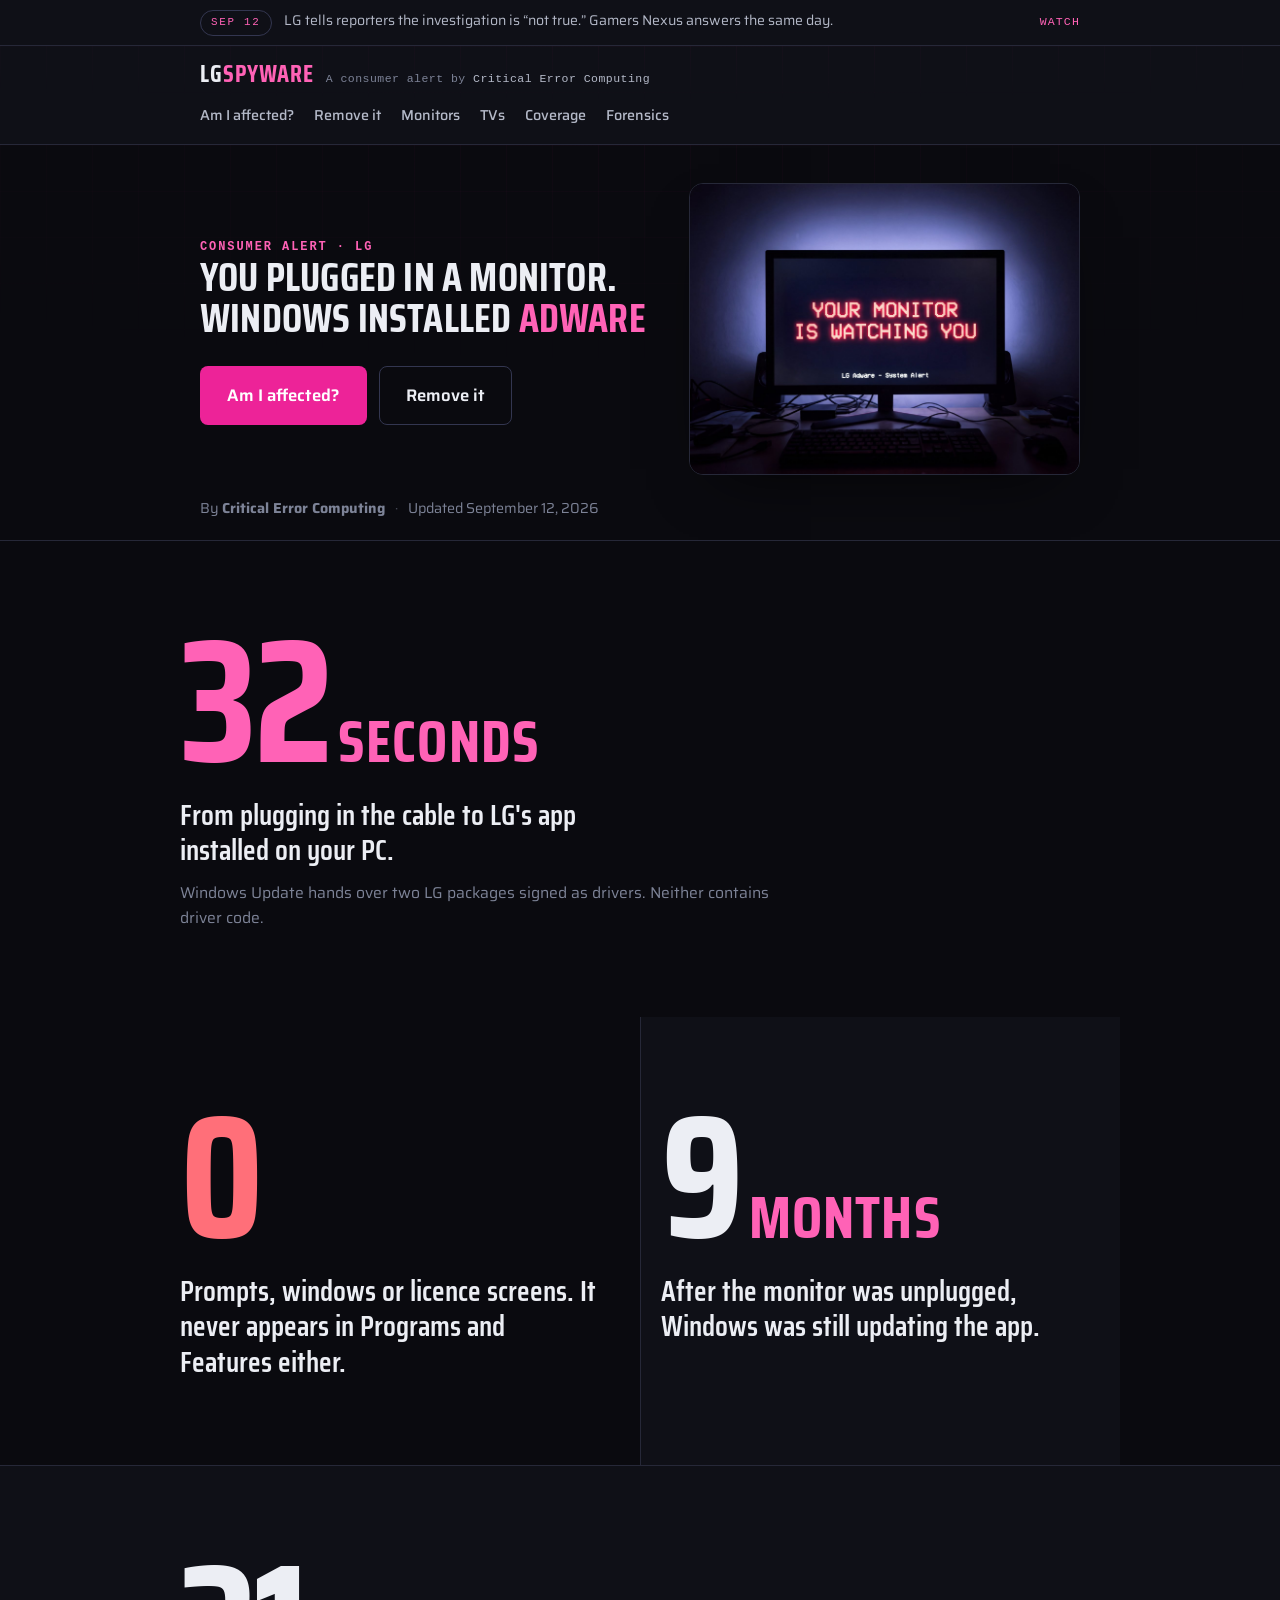
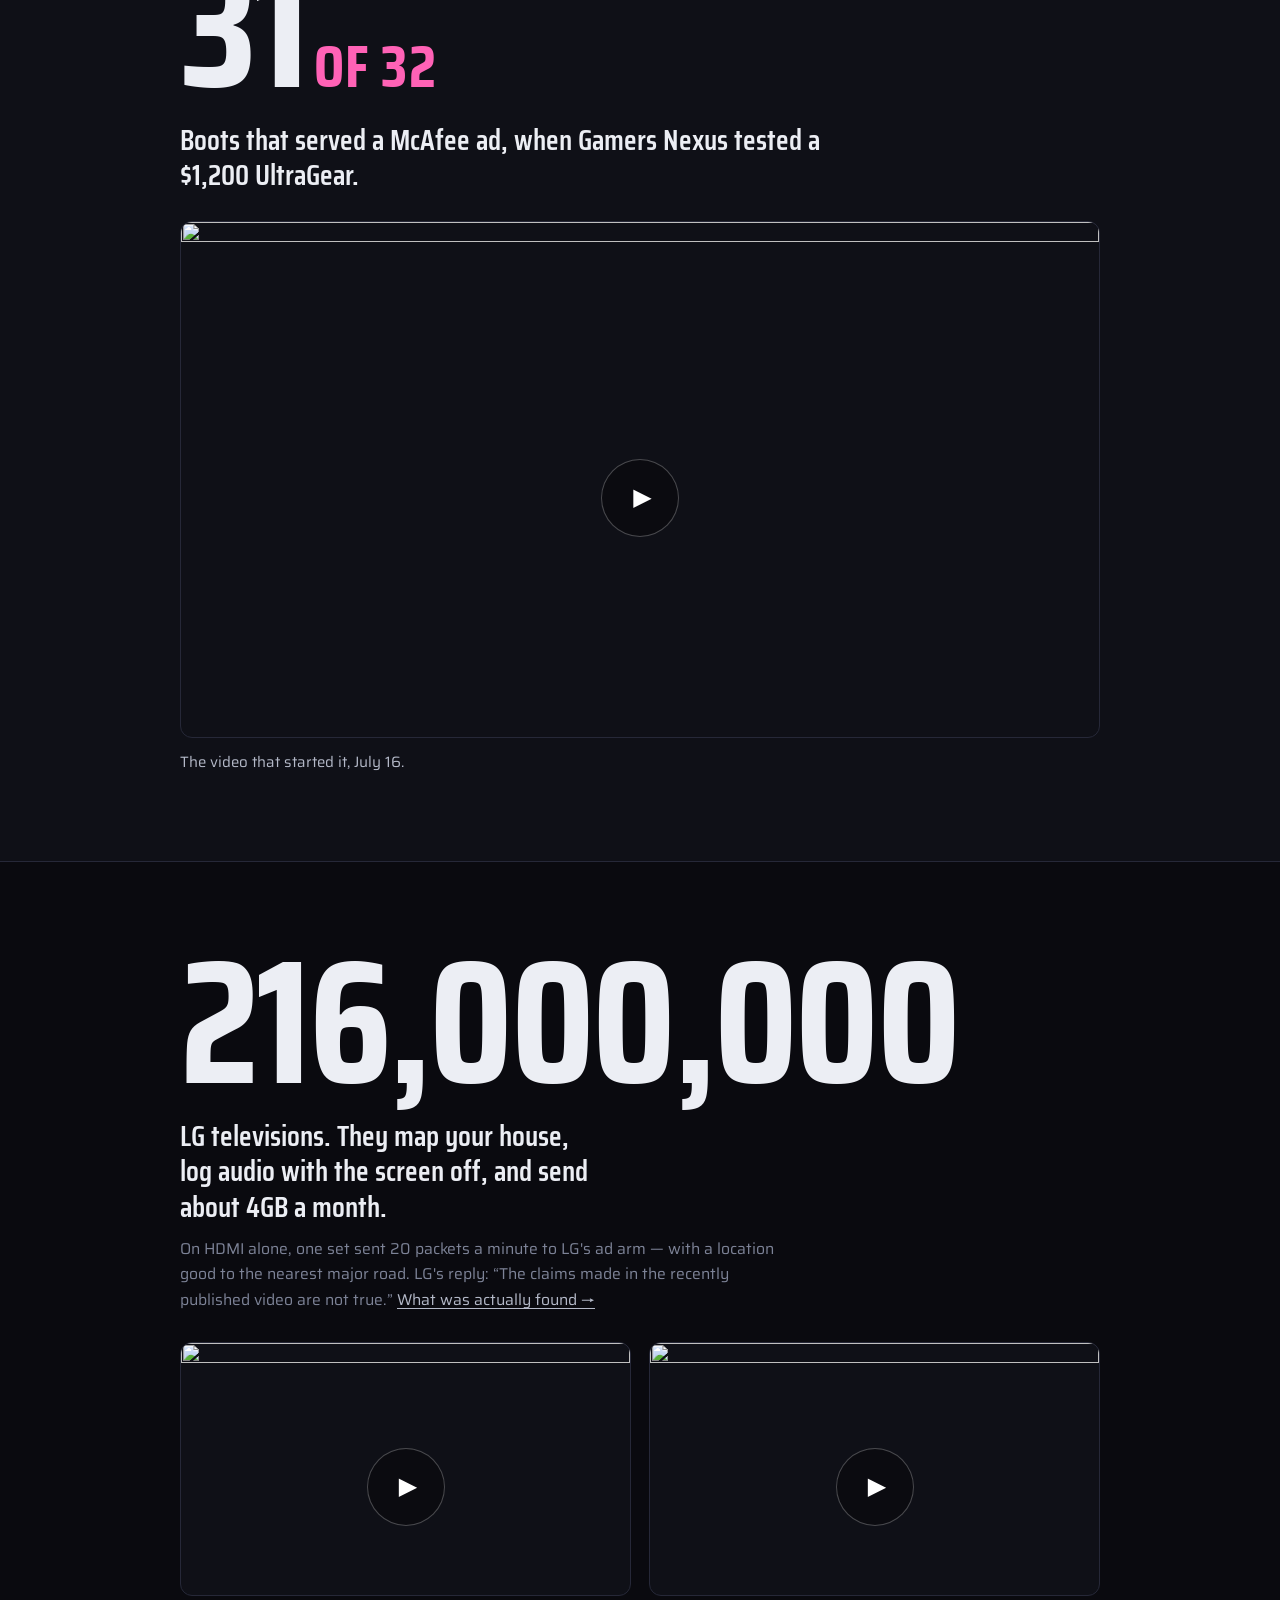
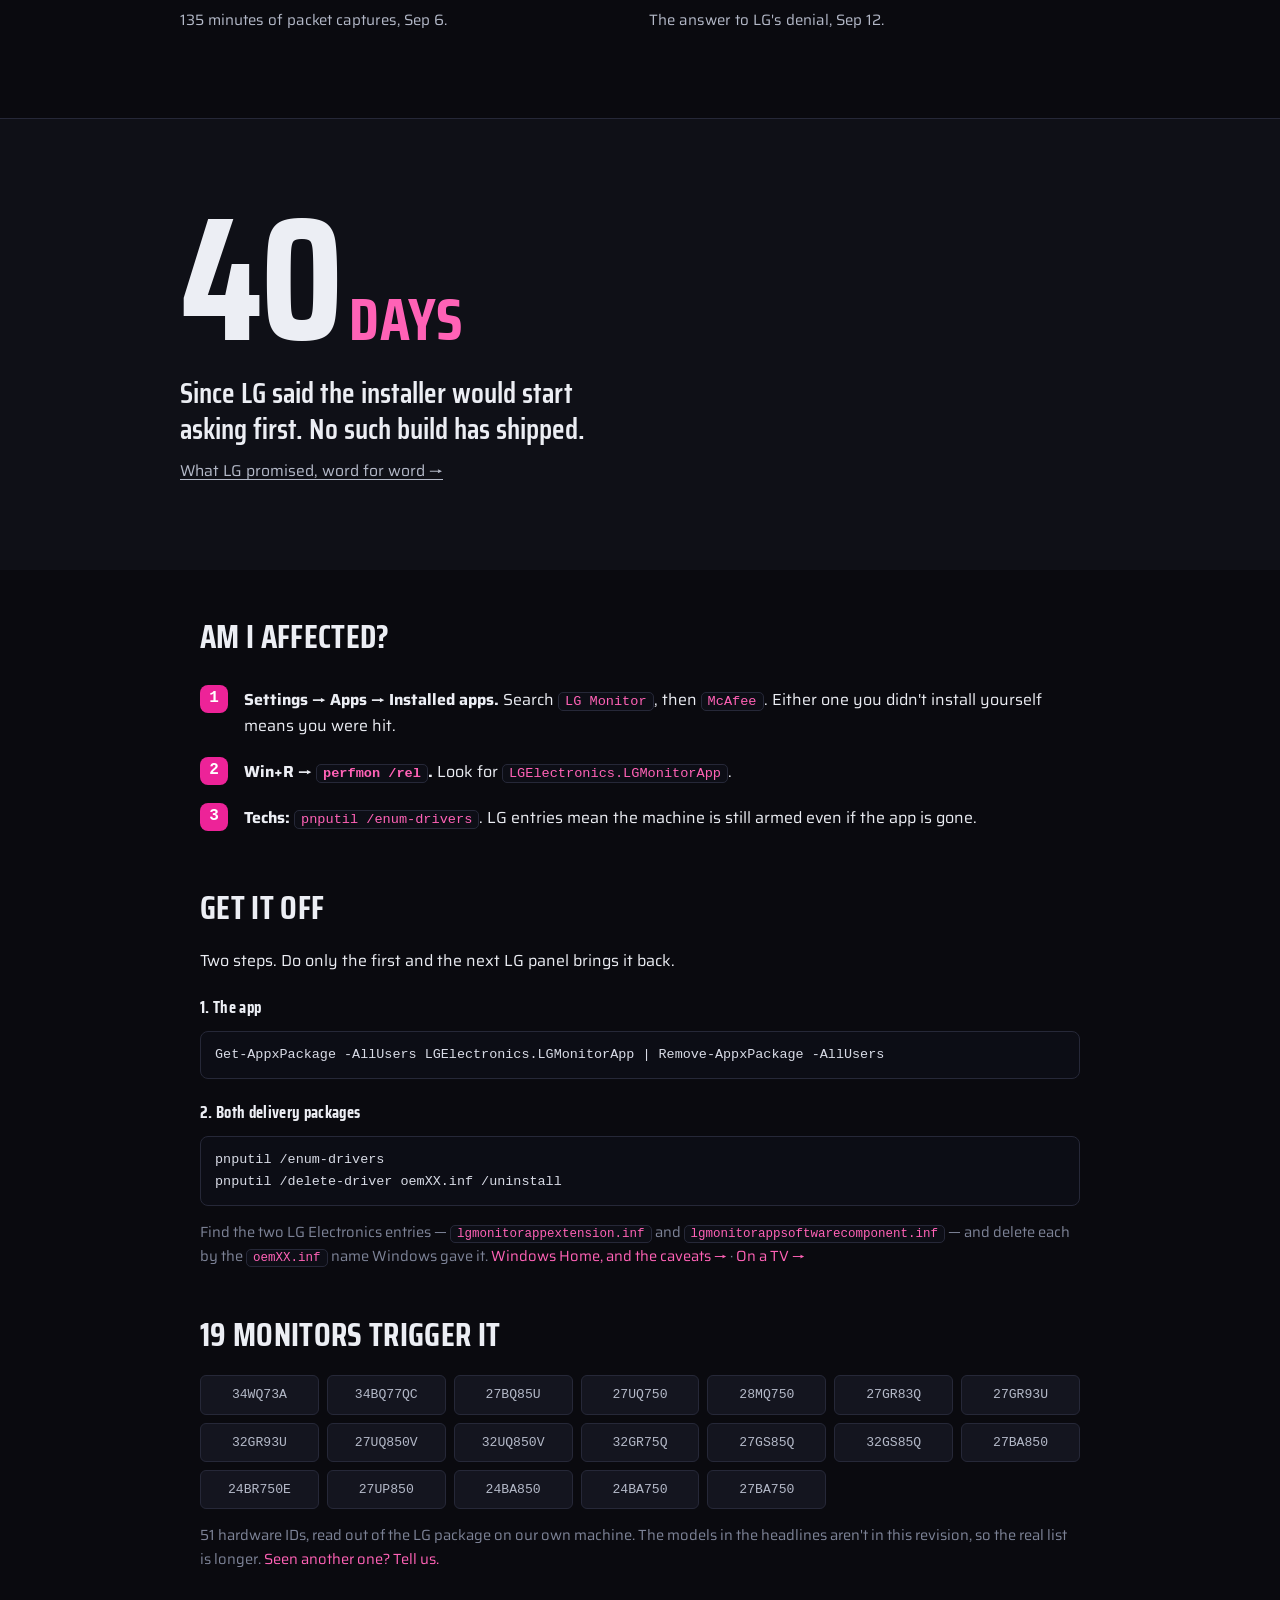
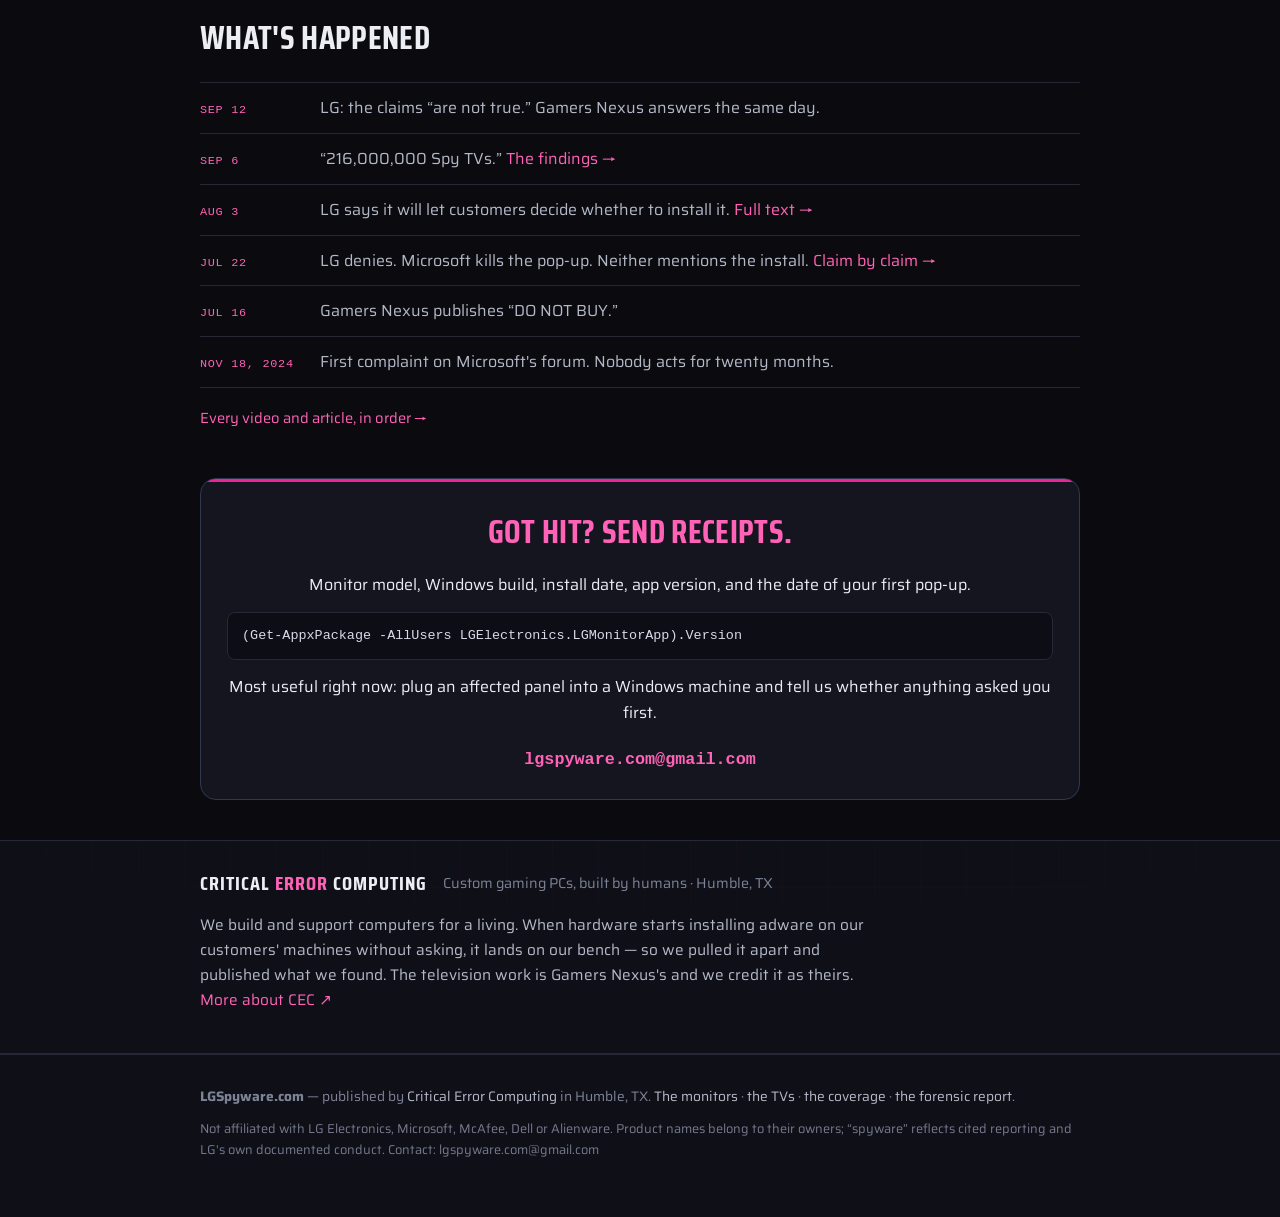
==== commit 275fa330: "Make the front page visual-first: big numbers, real stills Last pass cut the diagrams and left the t" ====
--- a/index.html
+++ b/index.html
@@ -3,8 +3,8 @@
 <head>
   <meta charset="utf-8">
   <meta name="viewport" content="width=device-width, initial-scale=1">
-  <title>LGSpyware.com — LG Monitors Install Software on Your PC. LG TVs Listen. | Critical Error Computing</title>
-  <meta name="description" content="Plug in an affected LG monitor and Windows installs LG's app in 32 seconds with no prompt. LG's televisions log audio with the screen off and send roughly 4GB of viewing data a month. How to check, and how to get it off.">
+  <title>LGSpyware.com — Plug In an LG Monitor, Get Software You Didn't Ask For</title>
+  <meta name="description" content="32 seconds from cable to installed app, with nothing asked. LG's televisions log audio with the screen off and send roughly 4GB a month. How to check, and how to get it off.">
   <meta name="robots" content="index,follow">
   <meta property="og:type" content="article">
   <meta property="og:site_name" content="LGSpyware.com · Critical Error Computing">
@@ -15,7 +15,7 @@
   <meta property="og:image:alt" content="An LG monitor in a dark room reading YOUR MONITOR IS WATCHING YOU.">
   <meta name="twitter:card" content="summary_large_image">
   <meta name="twitter:title" content="One Screen Lets Software In. The Other Sends the Room Out.">
-  <meta name="twitter:description" content="32 seconds from cable to installed app, with nothing asked. LG says none of it is true.">
+  <meta name="twitter:description" content="32 seconds from cable to installed app, with nothing asked.">
 
   <link rel="icon" href="data:image/svg+xml,<svg xmlns='http://www.w3.org/2000/svg' viewBox='0 0 32 32'><text y='26' font-size='26'>%E2%9A%A0%EF%B8%8F</text></svg>">
   <link rel="preconnect" href="https://fonts.googleapis.com">
@@ -28,7 +28,7 @@
   <div class="ribbon">
     <div class="wrap ribbon-in">
       <span class="ribbon-tag">Sep 12</span>
-      <span class="ribbon-txt">LG tells reporters the investigation is “not true.” Gamers Nexus answers with another two hours of evidence.</span>
+      <span class="ribbon-txt">LG tells reporters the investigation is “not true.” Gamers Nexus answers the same day.</span>
       <a class="ribbon-link" href="/coverage">Watch</a>
     </div>
   </div>
@@ -58,9 +58,8 @@
         <div class="lead-top">
           <div>
             <span class="eyebrow">Consumer alert · LG</span>
-            <h1>One screen lets software in. The other sends the room <span class="gw" data-alt="0ut">out</span>.</h1>
-            <p class="dek">Connect an affected LG monitor to a Windows PC and LG's app is installed 32 seconds later, by SYSTEM, with nothing asked. Unplug the monitor and it stays. Its televisions are worse.</p>
-            <div class="lead-actions">
+            <h1>You plugged in a monitor. Windows installed <span class="gw" data-alt="4dware">adware</span></h1>
+            <div class="actions-big">
               <a class="btn btn-primary" href="#check">Am I affected?</a>
               <a class="btn btn-ghost" href="#remove">Remove it</a>
             </div>
@@ -77,62 +76,94 @@
       </div>
     </article>
 
-    <section class="wrap">
-      <ul class="lede">
-        <li><b>32 seconds.</b> Windows Update hands over two LG packages signed as drivers. Neither contains driver code. One of them tells Windows to fetch LG's app from the Store, and SYSTEM installs it. No window, no EULA, nothing in Programs and Features.</li>
-        <li><b>It outlives the monitor.</b> Ours was unplugged in October 2025. Windows was still updating the app nine months later.</li>
-        <li><b>Removing the app isn't enough.</b> Both packages stay in the driver store, wired to 51 hardware IDs. Plug in any of those and it comes back.</li>
-        <li><b>The televisions map the house.</b> Devices never paired with the set, neighbouring Wi-Fi names, transcripts from audio with the screen off, and roughly 4GB of viewing data a month. On HDMI alone one set sent 20 packets a minute to LG's ad arm, carrying a location good to the nearest major road.</li>
-        <li><b>LG's answer:</b> “The claims made in the recently published video are not true.”</li>
-      </ul>
-    </section>
-
-    <section class="wrap quoteband">
-      <blockquote>
-        <p>Advert gets the chop, but the silent app installation mechanism remains untouched.</p>
-        <cite>The Register, July 24</cite>
-      </blockquote>
-      <p class="qb-note">LG agreed to kill the McAfee pop-up in July. On <strong>August 3</strong> it went further, saying it would update the installer “so customers can decide whether they would like to install it.” Forty days later no such build has shipped. <a href="/monitors#august">The notice, and what it leaves out →</a></p>
-    </section>
-
-    <section class="wrap video-block">
-      <div class="video">
-        <iframe
-          src="https://www.youtube-nocookie.com/embed/6IFVTcM28KA"
-          title="Gamers Nexus: 216,000,000 Spy TVs — The LG Smart TV Problem"
-          loading="lazy"
-          allow="accelerometer; autoplay; clipboard-write; encrypted-media; gyroscope; picture-in-picture; web-share"
-          referrerpolicy="strict-origin-when-cross-origin"
-          allowfullscreen></iframe>
-      </div>
-      <p class="caption">Gamers Nexus, Level1Techs and researchers MrBruh and uturn spent 135 minutes on retail LG televisions. <a href="/coverage">Every video and report, in order →</a></p>
+    <section class="panel panel-hot">
+      <div class="panel-in">
+        <span class="panel-num">32<span class="u">seconds</span></span>
+        <p class="panel-txt">From plugging in the cable to LG's app installed on your PC.</p>
+        <p class="panel-sub">Windows Update hands over two LG packages signed as drivers. Neither contains driver code.</p>
+      </div>
+    </section>
+
+    <div class="split">
+      <section class="panel panel-red">
+        <div class="panel-in">
+          <span class="panel-num">0</span>
+          <p class="panel-txt">Prompts, windows or licence screens. It never appears in Programs and Features either.</p>
+        </div>
+      </section>
+      <section class="panel panel-alt">
+        <div class="panel-in">
+          <span class="panel-num">9<span class="u">months</span></span>
+          <p class="panel-txt">After the monitor was unplugged, Windows was still updating the app.</p>
+        </div>
+      </section>
+    </div>
+
+    <section class="panel panel-alt panel-wide">
+      <div class="panel-in">
+        <span class="panel-num">31<span class="u">of 32</span></span>
+        <p class="panel-txt">Boots that served a McAfee ad, when Gamers Nexus tested a $1,200 UltraGear.</p>
+        <figure class="still" style="margin-top:28px">
+          <a href="https://www.youtube.com/watch?v=Q9uefFYe6bM" target="_blank" rel="noopener">
+            <img src="https://i.ytimg.com/vi/Q9uefFYe6bM/maxresdefault.jpg" alt="" loading="lazy" referrerpolicy="no-referrer">
+          </a>
+          <figcaption>The video that started it, July 16.</figcaption>
+        </figure>
+      </div>
+    </section>
+
+    <section class="panel">
+      <div class="panel-in">
+        <span class="panel-num">216,000,000</span>
+        <p class="panel-txt">LG televisions. They map your house, log audio with the screen off, and send about 4GB a month.</p>
+        <p class="panel-sub">On HDMI alone, one set sent 20 packets a minute to LG's ad arm — with a location good to the nearest major road. LG's reply: “The claims made in the recently published video are not true.” <a href="/tvs">What was actually found →</a></p>
+        <div class="stills" style="margin-top:30px">
+          <figure class="still">
+            <a href="https://www.youtube.com/watch?v=6IFVTcM28KA" target="_blank" rel="noopener">
+              <img src="https://i.ytimg.com/vi/6IFVTcM28KA/maxresdefault.jpg" alt="" loading="lazy" referrerpolicy="no-referrer">
+            </a>
+            <figcaption>135 minutes of packet captures, Sep 6.</figcaption>
+          </figure>
+          <figure class="still">
+            <a href="https://www.youtube.com/watch?v=ToP9xfLDSME" target="_blank" rel="noopener">
+              <img src="https://i.ytimg.com/vi/ToP9xfLDSME/maxresdefault.jpg" alt="" loading="lazy" referrerpolicy="no-referrer">
+            </a>
+            <figcaption>The answer to LG's denial, Sep 12.</figcaption>
+          </figure>
+        </div>
+      </div>
+    </section>
+
+    <section class="panel panel-alt">
+      <div class="panel-in">
+        <span class="panel-num">40<span class="u">days</span></span>
+        <p class="panel-txt">Since LG said the installer would start asking first. No such build has shipped.</p>
+        <p class="panel-sub"><a href="/monitors#august">What LG promised, word for word →</a></p>
+      </div>
     </section>
 
     <section id="check" class="wrap">
       <h2>Am I affected?</h2>
-      <p>If an affected LG monitor has ever touched this PC, check. Unplugging it doesn't undo anything.</p>
       <ol class="steps">
         <li><strong>Settings → Apps → Installed apps.</strong> Search <code>LG Monitor</code>, then <code>McAfee</code>. Either one you didn't install yourself means you were hit.</li>
-        <li><strong>Win+R → <code>perfmon /rel</code>.</strong> Look for <code>LGElectronics.LGMonitorApp</code>. Windows logs it as a successful update rather than an app install.</li>
-        <li><strong>For techs:</strong> <code>pnputil /enum-drivers</code>. LG Electronics entries mean the machine is still armed even if the app is gone.</li>
+        <li><strong>Win+R → <code>perfmon /rel</code>.</strong> Look for <code>LGElectronics.LGMonitorApp</code>.</li>
+        <li><strong>Techs:</strong> <code>pnputil /enum-drivers</code>. LG entries mean the machine is still armed even if the app is gone.</li>
       </ol>
     </section>
 
     <section id="remove" class="wrap">
       <h2>Get it off</h2>
-      <p>Two steps. Do only the first and the next LG panel you plug in brings it straight back.</p>
+      <p>Two steps. Do only the first and the next LG panel brings it back.</p>
       <p class="step-h">1. The app</p>
       <pre><code>Get-AppxPackage -AllUsers LGElectronics.LGMonitorApp | Remove-AppxPackage -AllUsers</code></pre>
       <p class="step-h">2. Both delivery packages</p>
       <pre><code>pnputil /enum-drivers
 pnputil /delete-driver oemXX.inf /uninstall</code></pre>
-      <p class="note-dim">Find the two entries from LG Electronics Inc. in that list — <code>lgmonitorappextension.inf</code> and <code>lgmonitorappsoftwarecomponent.inf</code> — and delete each by the <code>oemXX.inf</code> name Windows gave it. Everything else on the machine keeps its drivers. <a href="/monitors#hardening">Windows Home, and the caveats →</a></p>
-      <p class="note-dim"><strong>On a TV:</strong> Settings → General → System → Additional Settings, then turn off <strong>Live Plus</strong> and limit ad tracking. <a href="/tvs#settings">The rest →</a></p>
+      <p class="note-dim">Find the two LG Electronics entries — <code>lgmonitorappextension.inf</code> and <code>lgmonitorappsoftwarecomponent.inf</code> — and delete each by the <code>oemXX.inf</code> name Windows gave it. <a href="/monitors#hardening">Windows Home, and the caveats →</a> · <a href="/tvs#settings">On a TV →</a></p>
     </section>
 
     <section class="wrap">
-      <h2>19 models trigger it</h2>
-      <p class="note-dim">Read out of the LG package sitting on our machine — 51 hardware IDs, WHQL-signed, dated August 27, 2024.</p>
+      <h2>19 monitors trigger it</h2>
       <div class="modelgrid">
         <span>34WQ73A</span><span>34BQ77QC</span><span>27BQ85U</span><span>27UQ750</span>
         <span>28MQ750</span><span>27GR83Q</span><span>27GR93U</span><span>32GR93U</span>
@@ -140,30 +171,28 @@
         <span>32GS85Q</span><span>27BA850</span><span>24BR750E</span><span>27UP850</span>
         <span>24BA850</span><span>24BA750</span><span>27BA750</span>
       </div>
-      <p class="note-dim">The models in the headlines — 34GX900A-B, 27GP83B, 27GN800, 32UN880-B — aren't in this revision. LG ships several, so the real list is longer than any one of them. <a href="#tips">Seen one that isn't listed anywhere? Tell us.</a></p>
+      <p class="note-dim">51 hardware IDs, read out of the LG package on our own machine. The models in the headlines aren't in this revision, so the real list is longer. <a href="#tips">Seen another one? Tell us.</a></p>
     </section>
 
     <section id="log" class="wrap">
       <h2>What's happened</h2>
       <ol class="log">
-        <li><time datetime="2026-09-12">Sep 12</time><span>LG: the claims “are not true.” Gamers Nexus answers the same day with a point-by-point rebuttal. A capture published by PPC Land shows a set on HDMI sending 20 packets a minute to LG's ad arm, location included.</span></li>
-        <li><time datetime="2026-09-06">Sep 6</time><span>“216,000,000 Spy TVs.” Network scans, neighbouring Wi-Fi, transcripts with the screen off, 4GB a month, and unpatched code execution in webOS.</span></li>
-        <li><time datetime="2026-08-12">Aug 12</time><span>The app's Store listing is updated. No changelog, and no sign of the consent prompt.</span></li>
-        <li><time datetime="2026-08-03">Aug 3</time><span>LG says it will update the installer so customers can decide whether to install it. One regional support page, no press release, no date. <a href="/monitors#august">Full text →</a></span></li>
-        <li><time datetime="2026-07-22">Jul 22</time><span>LG denies everything about McAfee. Microsoft says the pop-up is going. Neither mentions the install. <a href="/monitors#response">Claim by claim →</a></span></li>
-        <li><time datetime="2026-07-16">Jul 16</time><span>Gamers Nexus publishes “DO NOT BUY.” The McAfee offer shows up on 31 of 32 boots.</span></li>
-        <li><time datetime="2026-07-01">Jul 1</time><span>The ads start — twenty months after people began reporting the install itself. <a href="/monitors#switch">Why that date →</a></span></li>
+        <li><time datetime="2026-09-12">Sep 12</time><span>LG: the claims “are not true.” Gamers Nexus answers the same day.</span></li>
+        <li><time datetime="2026-09-06">Sep 6</time><span>“216,000,000 Spy TVs.” <a href="/tvs">The findings →</a></span></li>
+        <li><time datetime="2026-08-03">Aug 3</time><span>LG says it will let customers decide whether to install it. <a href="/monitors#august">Full text →</a></span></li>
+        <li><time datetime="2026-07-22">Jul 22</time><span>LG denies. Microsoft kills the pop-up. Neither mentions the install. <a href="/monitors#response">Claim by claim →</a></span></li>
+        <li><time datetime="2026-07-16">Jul 16</time><span>Gamers Nexus publishes “DO NOT BUY.”</span></li>
         <li><time datetime="2024-11-18">Nov 18, 2024</time><span>First complaint on Microsoft's forum. Nobody acts for twenty months.</span></li>
       </ol>
-      <p class="note-dim"><a href="/coverage">The full log, with every video and article →</a></p>
+      <p class="note-dim"><a href="/coverage">Every video and article, in order →</a></p>
     </section>
 
     <section id="tips" class="wrap">
       <div class="tip">
         <h2>Got hit? Send receipts.</h2>
-        <p>Monitor model, Windows build, install date from Reliability Monitor, app version, the date of your first pop-up, and when an LG panel was last connected.</p>
+        <p>Monitor model, Windows build, install date, app version, and the date of your first pop-up.</p>
         <pre><code>(Get-AppxPackage -AllUsers LGElectronics.LGMonitorApp).Version</code></pre>
-        <p>Most useful right now: plug an affected panel into a Windows machine and tell us whether anything asked you first. LG promised that prompt on August 3 and nobody has seen one yet.</p>
+        <p>Most useful right now: plug an affected panel into a Windows machine and tell us whether anything asked you first.</p>
         <a class="mail" href="mailto:lgspyware.com@gmail.com?subject=LG%20tip">lgspyware.com@gmail.com</a>
       </div>
     </section>
@@ -175,7 +204,7 @@
           <span class="pub-mark">Critical <span class="err">Error</span> Computing</span>
           <span class="pub-tag">Custom gaming PCs, built by humans · Humble, TX</span>
         </div>
-        <p class="pub-body">We build and support computers for a living. When hardware starts installing adware on our customers' machines without asking, it lands on our bench — so we pulled it apart and published what we found. The television work is Gamers Nexus's and we credit it as theirs. Nothing here is for sale. <a href="https://www.criticalerrorcomputing.com/" target="_blank" rel="noopener">More about CEC ↗</a></p>
+        <p class="pub-body">We build and support computers for a living. When hardware starts installing adware on our customers' machines without asking, it lands on our bench — so we pulled it apart and published what we found. The television work is Gamers Nexus's and we credit it as theirs. <a href="https://www.criticalerrorcomputing.com/" target="_blank" rel="noopener">More about CEC ↗</a></p>
       </div>
     </section>
 
--- a/styles.css
+++ b/styles.css
@@ -617,3 +617,74 @@
 
 /* Sections breathe on their own now that the labels are gone. */
 .wrap > h2 { margin-top: 40px; }
+
+/* ============================================================
+   Full-bleed panels. One idea each, set big enough to read at a
+   glance. Typography is the graphic here — no drawn diagrams.
+   ============================================================ */
+.panel {
+  position: relative; overflow: hidden;
+  border-top: 1px solid var(--border);
+  padding: clamp(38px, 7vw, 86px) 20px;
+}
+.panel-alt { background: var(--bg-2); }
+.panel-in { max-width: 920px; margin: 0 auto; }
+.panel-num {
+  display: block; font-family: var(--font-cond); font-weight: 700;
+  font-size: clamp(4.2rem, 15vw, 11rem); line-height: 0.84;
+  letter-spacing: -0.015em; color: var(--ink);
+  text-transform: uppercase;
+}
+.panel-num .u {
+  font-size: 0.34em; letter-spacing: 0.02em; color: var(--accent-ink);
+  margin-left: 0.12em; vertical-align: baseline;
+}
+.panel-hot .panel-num { color: var(--accent-ink); }
+.panel-red .panel-num { color: var(--red-ink); }
+.panel-txt {
+  margin: 22px 0 0; max-width: 30ch;
+  font-family: var(--font-cond); font-weight: 600;
+  font-size: clamp(1.25rem, 2.7vw, 1.85rem); line-height: 1.2;
+  color: var(--ink);
+}
+.panel-sub {
+  margin: 12px 0 0; max-width: 56ch;
+  font-size: 0.98rem; color: var(--ink-faint);
+}
+.panel-sub a { color: var(--ink-soft); text-decoration: underline; text-underline-offset: 3px; }
+.panel-wide .panel-txt { max-width: 46ch; }
+
+/* Two panels side by side where the contrast is the point. */
+.split { display: grid; grid-template-columns: 1fr 1fr; max-width: 960px; margin: 0 auto; }
+.split > .panel { border-top: 0; padding-left: 20px; padding-right: 20px; }
+.split .panel-in { max-width: none; }
+.split > .panel + .panel { border-left: 1px solid var(--border); }
+@media (max-width: 760px) {
+  .split { grid-template-columns: 1fr; }
+  .split > .panel + .panel { border-left: 0; border-top: 1px solid var(--border); }
+}
+
+/* A video still, used at size, as the image it is. */
+.still { display: block; position: relative; margin: 0; }
+.still img {
+  display: block; width: 100%; height: auto;
+  border-radius: var(--r-md); border: 1px solid var(--border);
+  background: var(--bg-2); aspect-ratio: 16/9; object-fit: cover;
+}
+.still::after {
+  content: "▶"; position: absolute; left: 50%; top: 50%;
+  transform: translate(-50%,-50%);
+  width: 76px; height: 76px; line-height: 74px; text-indent: 5px;
+  border-radius: 50%; text-align: center; font-size: 24px; color: #fff;
+  background: rgba(10,10,15,0.7); border: 1px solid rgba(255,255,255,0.25);
+}
+.still:hover::after { background: var(--accent); border-color: var(--accent); }
+.still figcaption {
+  margin-top: 12px; font-size: 0.94rem; color: var(--ink-soft);
+}
+.stills { display: grid; grid-template-columns: 1fr 1fr; gap: 18px; }
+@media (max-width: 760px) { .stills { grid-template-columns: 1fr; } }
+
+/* Big action row */
+.actions-big { display: flex; gap: 12px; flex-wrap: wrap; margin: 26px 0 0; }
+.actions-big .btn { font-size: 1.05rem; padding: 15px 26px; }
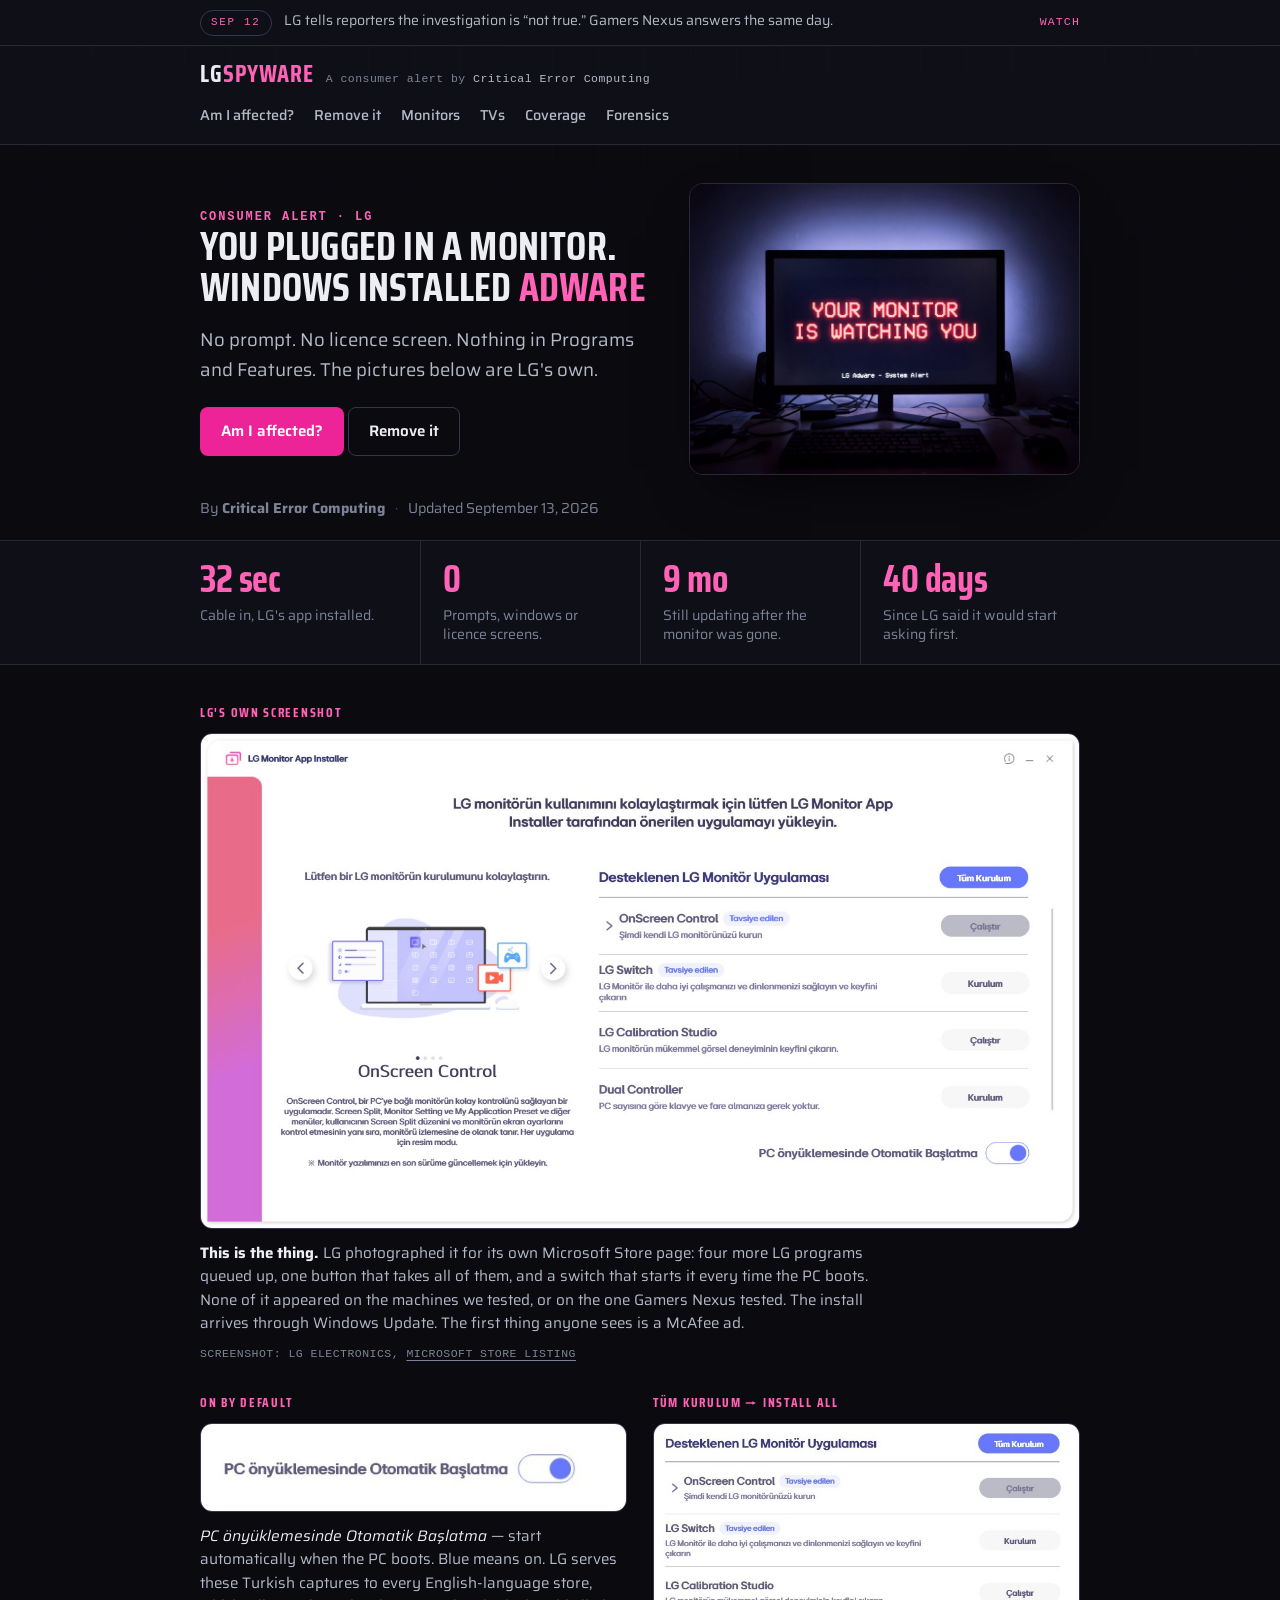
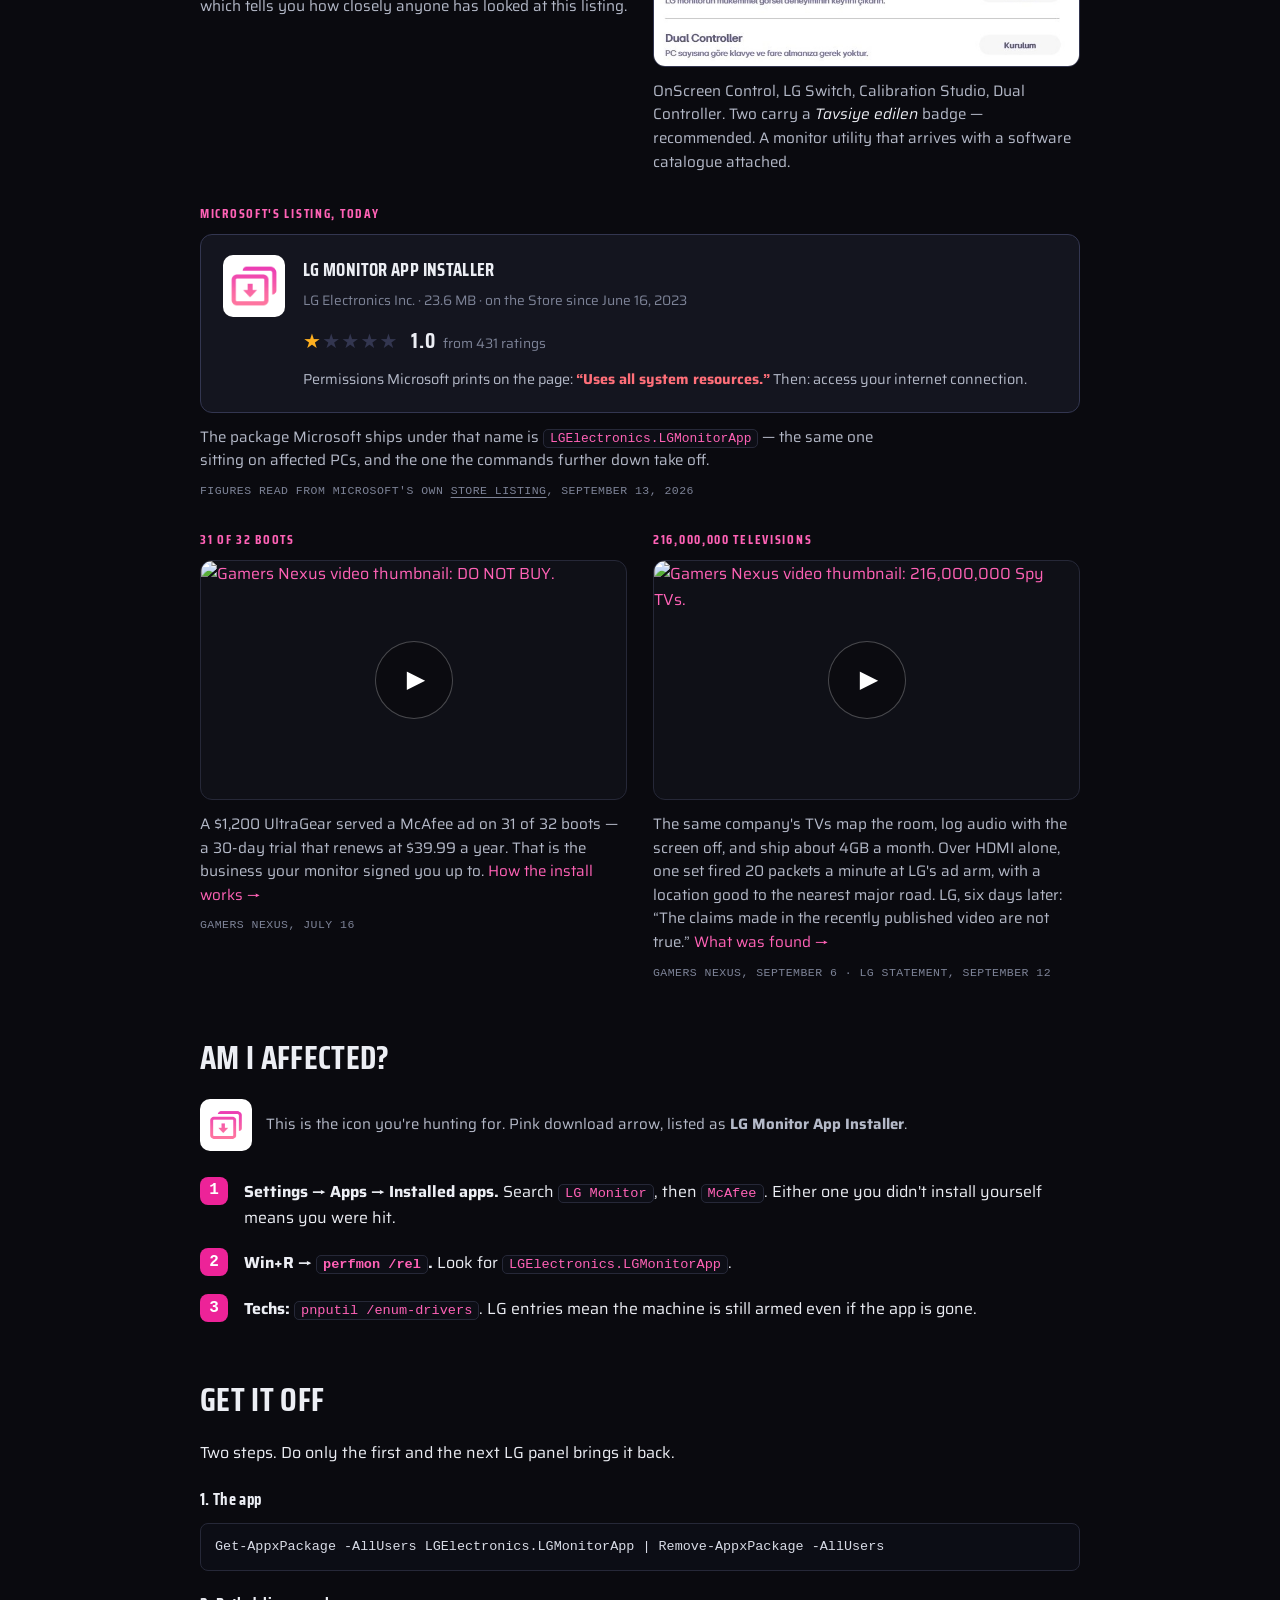
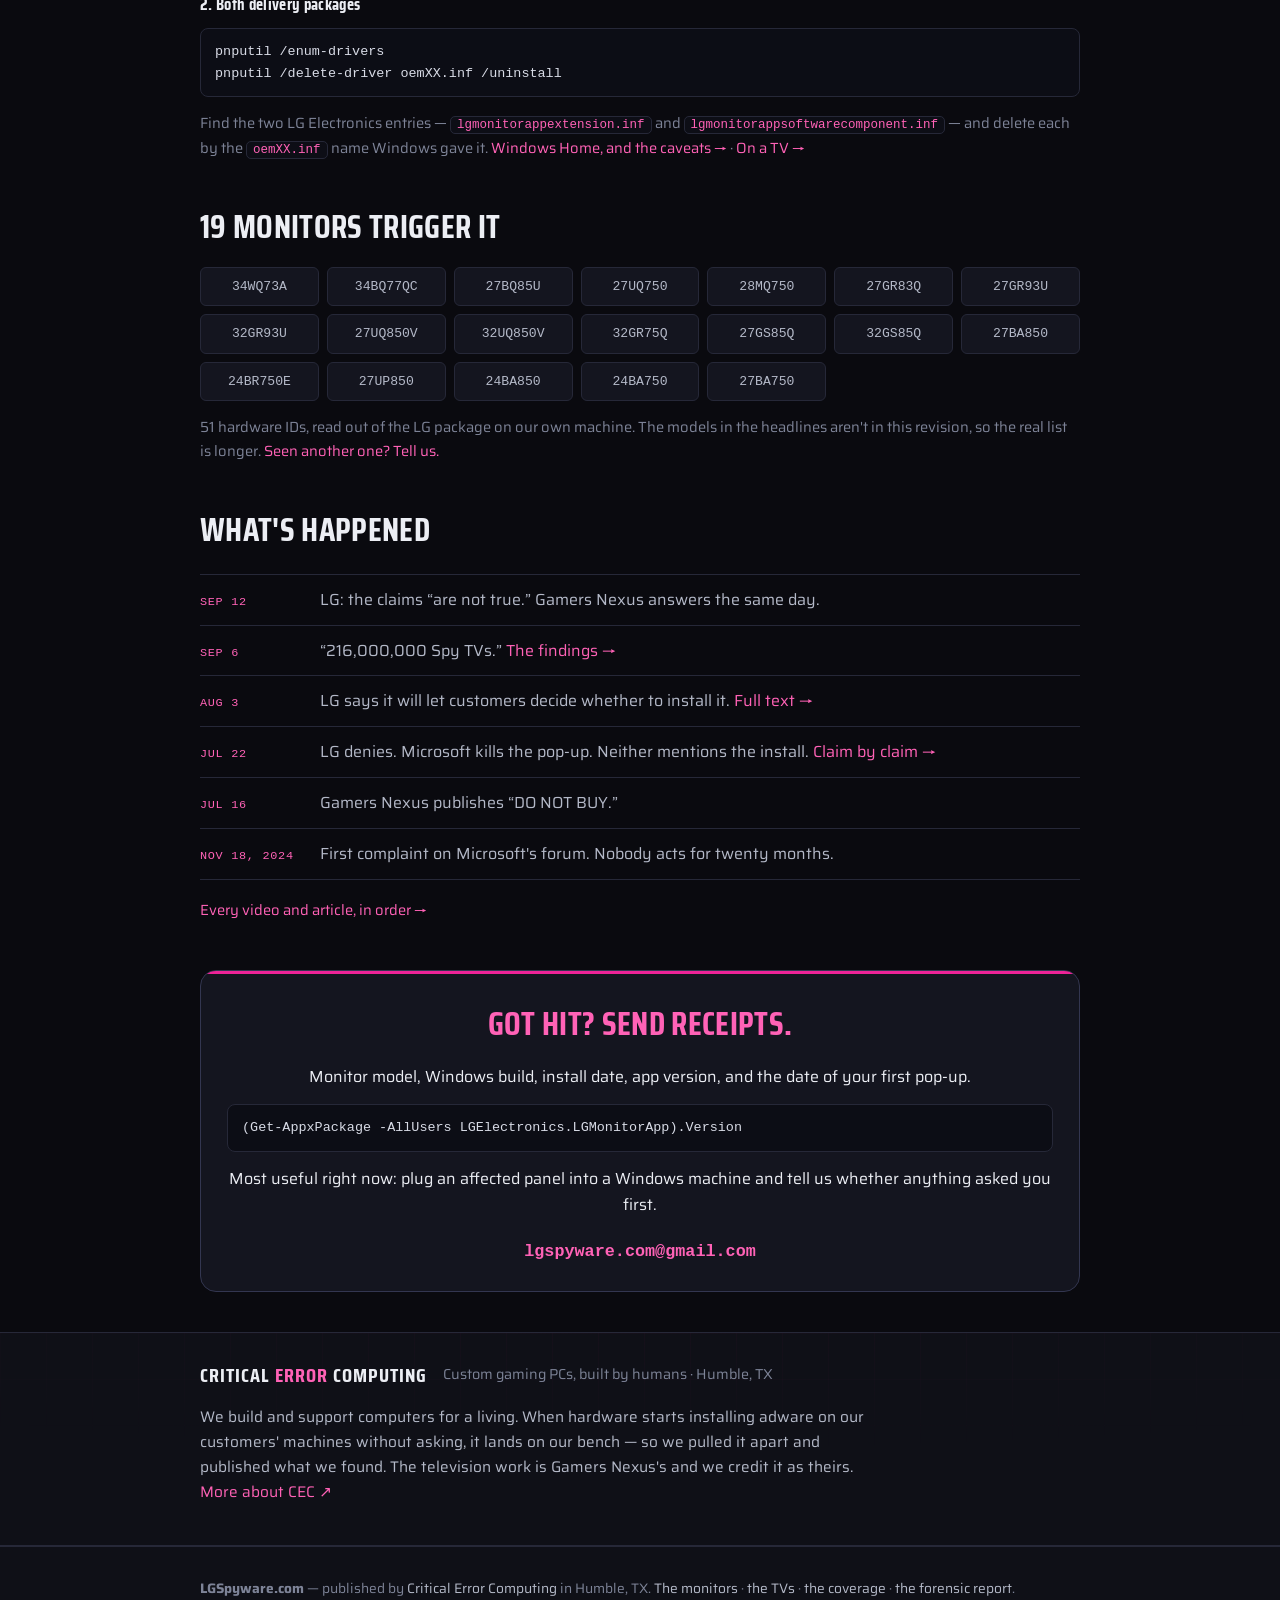
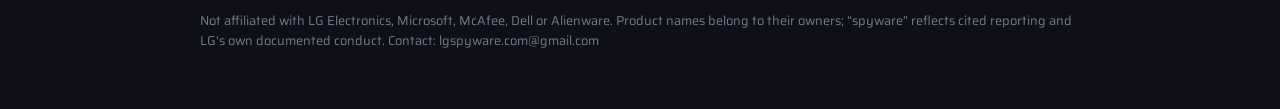
==== commit 9cd38cd4: "Lead with LG's own pictures instead of poster-size numbers The front page was six screens of 176px d" ====
--- a/index.html
+++ b/index.html
@@ -59,6 +59,7 @@
           <div>
             <span class="eyebrow">Consumer alert · LG</span>
             <h1>You plugged in a monitor. Windows installed <span class="gw" data-alt="4dware">adware</span></h1>
+            <p class="dek">No prompt. No licence screen. Nothing in Programs and Features. The pictures below are LG's own.</p>
             <div class="actions-big">
               <a class="btn btn-primary" href="#check">Am I affected?</a>
               <a class="btn btn-ghost" href="#remove">Remove it</a>
@@ -71,79 +72,95 @@
         <div class="byline">
           <span>By <strong>Critical Error Computing</strong></span>
           <span class="sep">·</span>
-          <span>Updated <time datetime="2026-09-12">September 12, 2026</time></span>
+          <span>Updated <time datetime="2026-09-13">September 13, 2026</time></span>
         </div>
       </div>
     </article>
 
-    <section class="panel panel-hot">
-      <div class="panel-in">
-        <span class="panel-num">32<span class="u">seconds</span></span>
-        <p class="panel-txt">From plugging in the cable to LG's app installed on your PC.</p>
-        <p class="panel-sub">Windows Update hands over two LG packages signed as drivers. Neither contains driver code.</p>
-      </div>
-    </section>
-
-    <div class="split">
-      <section class="panel panel-red">
-        <div class="panel-in">
-          <span class="panel-num">0</span>
-          <p class="panel-txt">Prompts, windows or licence screens. It never appears in Programs and Features either.</p>
-        </div>
-      </section>
-      <section class="panel panel-alt">
-        <div class="panel-in">
-          <span class="panel-num">9<span class="u">months</span></span>
-          <p class="panel-txt">After the monitor was unplugged, Windows was still updating the app.</p>
-        </div>
-      </section>
-    </div>
-
-    <section class="panel panel-alt panel-wide">
-      <div class="panel-in">
-        <span class="panel-num">31<span class="u">of 32</span></span>
-        <p class="panel-txt">Boots that served a McAfee ad, when Gamers Nexus tested a $1,200 UltraGear.</p>
-        <figure class="still" style="margin-top:28px">
-          <a href="https://www.youtube.com/watch?v=Q9uefFYe6bM" target="_blank" rel="noopener">
-            <img src="https://i.ytimg.com/vi/Q9uefFYe6bM/maxresdefault.jpg" alt="" loading="lazy" referrerpolicy="no-referrer">
+    <div class="factbar">
+      <div class="wrap factbar-in">
+        <div class="fact"><b>32 sec</b><span>Cable in, LG's app installed.</span></div>
+        <div class="fact"><b>0</b><span>Prompts, windows or licence screens.</span></div>
+        <div class="fact"><b>9 mo</b><span>Still updating after the monitor was gone.</span></div>
+        <div class="fact"><b>40 days</b><span>Since LG said it would start asking first.</span></div>
+      </div>
+    </div>
+
+    <section class="exhibits">
+      <div class="wrap">
+
+        <figure class="ex ex-wide">
+          <span class="ex-tag">LG's own screenshot</span>
+          <a href="https://apps.microsoft.com/detail/9PM9N6F47JB8" target="_blank" rel="noopener">
+            <img src="lg-installer.jpg" alt="The LG Monitor App Installer window: a list of four LG apps with Install buttons, an Install All button, and a toggle labelled PC önyüklemesinde Otomatik Başlatma switched on.">
           </a>
-          <figcaption>The video that started it, July 16.</figcaption>
-        </figure>
-      </div>
-    </section>
-
-    <section class="panel">
-      <div class="panel-in">
-        <span class="panel-num">216,000,000</span>
-        <p class="panel-txt">LG televisions. They map your house, log audio with the screen off, and send about 4GB a month.</p>
-        <p class="panel-sub">On HDMI alone, one set sent 20 packets a minute to LG's ad arm — with a location good to the nearest major road. LG's reply: “The claims made in the recently published video are not true.” <a href="/tvs">What was actually found →</a></p>
-        <div class="stills" style="margin-top:30px">
-          <figure class="still">
-            <a href="https://www.youtube.com/watch?v=6IFVTcM28KA" target="_blank" rel="noopener">
-              <img src="https://i.ytimg.com/vi/6IFVTcM28KA/maxresdefault.jpg" alt="" loading="lazy" referrerpolicy="no-referrer">
-            </a>
-            <figcaption>135 minutes of packet captures, Sep 6.</figcaption>
-          </figure>
-          <figure class="still">
-            <a href="https://www.youtube.com/watch?v=ToP9xfLDSME" target="_blank" rel="noopener">
-              <img src="https://i.ytimg.com/vi/ToP9xfLDSME/maxresdefault.jpg" alt="" loading="lazy" referrerpolicy="no-referrer">
-            </a>
-            <figcaption>The answer to LG's denial, Sep 12.</figcaption>
-          </figure>
-        </div>
-      </div>
-    </section>
-
-    <section class="panel panel-alt">
-      <div class="panel-in">
-        <span class="panel-num">40<span class="u">days</span></span>
-        <p class="panel-txt">Since LG said the installer would start asking first. No such build has shipped.</p>
-        <p class="panel-sub"><a href="/monitors#august">What LG promised, word for word →</a></p>
+          <figcaption>
+            <strong>This is the thing.</strong> LG photographed it for its own Microsoft Store page: four more LG programs queued up, one button that takes all of them, and a switch that starts it every time the PC boots. None of it appeared on the machines we tested, or on the one Gamers Nexus tested. The install arrives through Windows Update. The first thing anyone sees is a McAfee ad.
+            <span class="credit">Screenshot: LG Electronics, <a href="https://apps.microsoft.com/detail/9PM9N6F47JB8" target="_blank" rel="noopener">Microsoft Store listing</a></span>
+          </figcaption>
+        </figure>
+
+        <figure class="ex">
+          <span class="ex-tag">On by default</span>
+          <img src="lg-autostart.jpg" alt="A close crop of the installer's toggle, labelled PC önyüklemesinde Otomatik Başlatma, switched on.">
+          <figcaption>
+            <em>PC önyüklemesinde Otomatik Başlatma</em> — start automatically when the PC boots. Blue means on. LG serves these Turkish captures to every English-language store, which tells you how closely anyone has looked at this listing.
+          </figcaption>
+        </figure>
+
+        <figure class="ex">
+          <span class="ex-tag">Tüm Kurulum → install all</span>
+          <img src="lg-apps.jpg" alt="A close crop of the installer's app list: OnScreen Control, LG Switch, LG Calibration Studio and Dual Controller, with Install and Run buttons and an Install All button.">
+          <figcaption>
+            OnScreen Control, LG Switch, Calibration Studio, Dual Controller. Two carry a <em>Tavsiye edilen</em> badge — recommended. A monitor utility that arrives with a software catalogue attached.
+          </figcaption>
+        </figure>
+
+        <figure class="ex ex-wide">
+          <span class="ex-tag">Microsoft's listing, today</span>
+          <div class="listing">
+            <img class="listing-icon" src="lg-app-icon.png" alt="The LG Monitor App Installer icon: a pink download arrow in a rounded square.">
+            <div class="listing-body">
+              <h3>LG Monitor App Installer</h3>
+              <p class="listing-pub">LG Electronics Inc. · 23.6 MB · on the Store since June 16, 2023</p>
+              <p class="stars"><span class="on">★</span><span>★★★★</span> <b>1.0</b> <span class="stars-n">from 431 ratings</span></p>
+              <p class="listing-perm">Permissions Microsoft prints on the page: <strong>“Uses all system resources.”</strong> Then: access your internet connection.</p>
+            </div>
+          </div>
+          <figcaption>
+            The package Microsoft ships under that name is <code>LGElectronics.LGMonitorApp</code> — the same one sitting on affected PCs, and the one the commands further down take off.
+            <span class="credit">Figures read from Microsoft's own <a href="https://apps.microsoft.com/detail/9PM9N6F47JB8" target="_blank" rel="noopener">store listing</a>, September 13, 2026</span>
+          </figcaption>
+        </figure>
+
+        <figure class="ex ex-video">
+          <span class="ex-tag">31 of 32 boots</span>
+          <a class="still" href="https://www.youtube.com/watch?v=Q9uefFYe6bM" target="_blank" rel="noopener">
+            <img src="https://i.ytimg.com/vi/Q9uefFYe6bM/maxresdefault.jpg" alt="Gamers Nexus video thumbnail: DO NOT BUY." loading="lazy" referrerpolicy="no-referrer">
+          </a>
+          <figcaption>
+            A $1,200 UltraGear served a McAfee ad on 31 of 32 boots — a 30-day trial that renews at $39.99 a year. That is the business your monitor signed you up to. <a href="/monitors">How the install works →</a>
+            <span class="credit">Gamers Nexus, July 16</span>
+          </figcaption>
+        </figure>
+
+        <figure class="ex ex-video">
+          <span class="ex-tag">216,000,000 televisions</span>
+          <a class="still" href="https://www.youtube.com/watch?v=6IFVTcM28KA" target="_blank" rel="noopener">
+            <img src="https://i.ytimg.com/vi/6IFVTcM28KA/maxresdefault.jpg" alt="Gamers Nexus video thumbnail: 216,000,000 Spy TVs." loading="lazy" referrerpolicy="no-referrer">
+          </a>
+          <figcaption>
+            The same company's TVs map the room, log audio with the screen off, and ship about 4GB a month. Over HDMI alone, one set fired 20 packets a minute at LG's ad arm, with a location good to the nearest major road. LG, six days later: “The claims made in the recently published video are not true.” <a href="/tvs">What was found →</a>
+            <span class="credit">Gamers Nexus, September 6 · LG statement, September 12</span>
+          </figcaption>
+        </figure>
+
       </div>
     </section>
 
     <section id="check" class="wrap">
       <h2>Am I affected?</h2>
+      <p class="looklike"><img src="lg-app-icon.png" alt="" width="52" height="52"><span>This is the icon you're hunting for. Pink download arrow, listed as <strong>LG Monitor App Installer</strong>.</span></p>
       <ol class="steps">
         <li><strong>Settings → Apps → Installed apps.</strong> Search <code>LG Monitor</code>, then <code>McAfee</code>. Either one you didn't install yourself means you were hit.</li>
         <li><strong>Win+R → <code>perfmon /rel</code>.</strong> Look for <code>LGElectronics.LGMonitorApp</code>.</li>
--- a/styles.css
+++ b/styles.css
@@ -176,7 +176,6 @@
 }
 .dek { font-size: 1.16rem; color: var(--ink-soft); margin: 0 0 22px; max-width: 62ch; }
 .dek strong { color: var(--ink); font-weight: 600; }
-.lead-actions { display: flex; gap: 10px; flex-wrap: wrap; margin: 0 0 20px; }
 .byline { display: flex; align-items: center; gap: 10px; flex-wrap: wrap; color: var(--ink-faint); font-size: 0.9rem; }
 .byline .sep { opacity: 0.5; }
 
@@ -252,14 +251,13 @@
 }
 
 /* Callouts */
-.callout-danger, .callout-fix { position: relative; margin: 6px 0; padding: 24px; border-radius: var(--r-lg); }
+.callout-fix { position: relative; margin: 6px 0; padding: 24px; border-radius: var(--r-lg); }
 .callout-fix { background: rgba(55,201,127,0.08); border: 1px solid rgba(55,201,127,0.3); }
 .callout-fix h2 { color: var(--ok); }
 .callout-fix ol.steps > li::before { background: var(--ok); color: #04160c; }
 .warn { background: var(--red-soft); border-left: 3px solid var(--red); padding: 12px 14px; border-radius: 6px; font-size: 0.95rem; }
 
-/* The fix — two layers as cards, with the re-arm loop drawn underneath. */
-.layers { display: grid; grid-template-columns: repeat(2, minmax(0, 1fr)); gap: 12px; margin: 16px 0 14px; }
+/* The fix — two layers as cards. */
 
 .updatebox {
   position: relative;
@@ -371,32 +369,19 @@
 }
 
 /* The mechanism, drawn. Inline SVG so it inherits the palette and stays crisp. */
-.diagram-block { padding-top: 8px; }
 
 /* Evidence images. Placeholders until the redacted captures are dropped in;
    swapping in a real <img> needs no other change. */
-.shots { display: grid; grid-template-columns: repeat(3, minmax(0, 1fr)); gap: 14px; margin: 16px 0; }
+.shots { display: grid; grid-template-columns: repeat(auto-fit, minmax(260px, 1fr)); gap: 16px; margin: 18px 0; align-items: start; }
 .shot { margin: 0; }
-.shot img { display: block; width: 100%; height: auto; border-radius: var(--r-md); border: 1px solid var(--border); }
-.shot-ph {
-  display: flex; flex-direction: column; align-items: center; justify-content: center;
-  gap: 8px; aspect-ratio: 16 / 10; text-align: center; padding: 16px;
-  background: var(--bg-2); border: 1px dashed var(--border-strong);
-  border-radius: var(--r-md); color: var(--ink-faint);
-}
-.shot-ph b {
-  font-family: var(--font-cond); font-size: 1rem; letter-spacing: 0.02em; color: var(--ink-soft);
-}
-.shot-ph span { font-family: var(--mono); font-size: 0.7rem; letter-spacing: 0.1em; text-transform: uppercase; }
+.shot img { display: block; width: 100%; height: auto; border-radius: var(--r-md); border: 1px solid var(--border-strong); background: #fff; }
 .shot figcaption { margin-top: 8px; font-size: 0.84rem; color: var(--ink-faint); }
 @media (max-width: 860px) { .shots { grid-template-columns: 1fr; }}
 
 /* Timeline: phase dividers and load-bearing entries.
    The alert page is read as a graphic, so the spine carries its own structure. */
-.tl-intro { color: var(--ink-soft); margin: 0 0 18px; max-width: 62ch; }
 
 /* Tight variant: the alert page timeline is scanned, not read. */
-.tl-tight li { padding-bottom: 14px; display: grid; grid-template-columns: 92px 1fr; gap: 14px; align-items: baseline; }
 
 /* Sources */
 .sources { font-size: 0.96rem; padding-left: 20px; }
@@ -445,22 +430,11 @@
    ============================================================ */
 
 /* Contents chips under the lead of a subpage. */
-.pagenav { display: flex; flex-wrap: wrap; gap: 8px; margin: 0 auto 6px; padding: 0 20px; }
 
 /* Section head: quiet label, title, one-line standfirst. */
-.sec-lbl {
-  display: block; font-family: var(--mono); font-size: 0.7rem;
-  letter-spacing: 0.16em; text-transform: uppercase; color: var(--ink-faint);
-  margin-bottom: 6px;
-}
 section > h2 { scroll-margin-top: 18px; }
 
 /* Source line — provenance as metadata, not as a paragraph. */
-.src {
-  display: block; margin: 10px 0 0;
-  font-family: var(--mono); font-size: 0.72rem; letter-spacing: 0.04em;
-  color: var(--ink-faint);
-}
 
 /* Risk callout — used once, for the unpatched disclosure. */
 .risk {
@@ -491,14 +465,8 @@
    ============================================================ */
 
 /* What leaves the house, and what gets in. The lead graphic. */
-.flowmap {
-  display: block; width: 100%; height: auto; margin: 6px 0 10px;
-  background: var(--surface); border: 1px solid var(--border);
-  border-radius: var(--r-md); padding: 10px 0;
-}
 
 /* Verdict strip: what is documented, what is denied, what is unfixed. */
-.status3 { display: grid; grid-template-columns: repeat(3, minmax(0, 1fr)); gap: 12px; margin: 18px 0; }
 
 /* ============================================================
    Coverage: the video gallery and the press log.
@@ -577,22 +545,6 @@
 .lede strong { color: var(--ink); }
 
 /* Pulled quote band — a real quote, at size, with the line under it. */
-.quoteband { padding-top: 8px; padding-bottom: 8px; }
-.quoteband blockquote {
-  margin: 0; padding: 0 0 0 22px;
-  border-left: 3px solid var(--accent);
-}
-.quoteband blockquote p {
-  margin: 0; color: var(--ink);
-  font-family: var(--font-cond); font-weight: 600;
-  font-size: clamp(1.4rem, 3.4vw, 2.05rem); line-height: 1.16;
-}
-.quoteband cite {
-  display: block; margin-top: 10px; font-style: normal;
-  font-family: var(--mono); font-size: 0.74rem;
-  letter-spacing: 0.12em; text-transform: uppercase; color: var(--ink-faint);
-}
-.qb-note { margin: 16px 0 0 25px; color: var(--ink-soft); max-width: 70ch; }
 
 /* Command headings */
 .step-h {
@@ -619,50 +571,86 @@
 .wrap > h2 { margin-top: 40px; }
 
 /* ============================================================
-   Full-bleed panels. One idea each, set big enough to read at a
-   glance. Typography is the graphic here — no drawn diagrams.
+   Fact bar — four numbers, at reading size, once.
    ============================================================ */
-.panel {
-  position: relative; overflow: hidden;
-  border-top: 1px solid var(--border);
-  padding: clamp(38px, 7vw, 86px) 20px;
-}
-.panel-alt { background: var(--bg-2); }
-.panel-in { max-width: 920px; margin: 0 auto; }
-.panel-num {
+.factbar { border-top: 1px solid var(--border); border-bottom: 1px solid var(--border); background: var(--bg-2); }
+.factbar-in { display: grid; grid-template-columns: repeat(4, minmax(0, 1fr)); gap: 0; }
+.fact { padding: 20px 22px 20px 0; }
+.fact + .fact { padding-left: 22px; border-left: 1px solid var(--border); }
+.fact b {
   display: block; font-family: var(--font-cond); font-weight: 700;
-  font-size: clamp(4.2rem, 15vw, 11rem); line-height: 0.84;
-  letter-spacing: -0.015em; color: var(--ink);
-  text-transform: uppercase;
-}
-.panel-num .u {
-  font-size: 0.34em; letter-spacing: 0.02em; color: var(--accent-ink);
-  margin-left: 0.12em; vertical-align: baseline;
-}
-.panel-hot .panel-num { color: var(--accent-ink); }
-.panel-red .panel-num { color: var(--red-ink); }
-.panel-txt {
-  margin: 22px 0 0; max-width: 30ch;
-  font-family: var(--font-cond); font-weight: 600;
-  font-size: clamp(1.25rem, 2.7vw, 1.85rem); line-height: 1.2;
-  color: var(--ink);
-}
-.panel-sub {
-  margin: 12px 0 0; max-width: 56ch;
-  font-size: 0.98rem; color: var(--ink-faint);
-}
-.panel-sub a { color: var(--ink-soft); text-decoration: underline; text-underline-offset: 3px; }
-.panel-wide .panel-txt { max-width: 46ch; }
-
-/* Two panels side by side where the contrast is the point. */
-.split { display: grid; grid-template-columns: 1fr 1fr; max-width: 960px; margin: 0 auto; }
-.split > .panel { border-top: 0; padding-left: 20px; padding-right: 20px; }
-.split .panel-in { max-width: none; }
-.split > .panel + .panel { border-left: 1px solid var(--border); }
+  font-size: clamp(1.6rem, 3.4vw, 2.35rem); line-height: 1;
+  letter-spacing: -0.01em; color: var(--accent-ink);
+}
+.fact span { display: block; margin-top: 7px; font-size: 0.88rem; line-height: 1.35; color: var(--ink-faint); }
 @media (max-width: 760px) {
-  .split { grid-template-columns: 1fr; }
-  .split > .panel + .panel { border-left: 0; border-top: 1px solid var(--border); }
-}
+  .factbar-in { grid-template-columns: 1fr 1fr; }
+  .fact:nth-child(3) { border-left: 0; padding-left: 0; }
+  .fact:nth-child(n+3) { border-top: 1px solid var(--border); }
+}
+
+/* ============================================================
+   Exhibits — real pictures, carrying the story. The caption does
+   the talking; nothing here is drawn by us.
+   ============================================================ */
+.exhibits { padding: 34px 0 10px; }
+.exhibits .wrap { display: grid; grid-template-columns: 1fr 1fr; gap: 26px; }
+.ex { position: relative; margin: 0; grid-column: span 1; }
+.ex-wide { grid-column: 1 / -1; }
+.ex > img, .ex > a > img {
+  display: block; width: 100%; height: auto;
+  border-radius: var(--r-md); border: 1px solid var(--border-strong);
+  background: #fff;
+}
+.ex .still img { background: var(--bg-2); border-color: var(--border); }
+.ex-tag {
+  display: inline-block; margin-bottom: 10px;
+  font-family: var(--font-cond); font-weight: 700;
+  font-size: 0.82rem; letter-spacing: 0.13em; text-transform: uppercase;
+  color: var(--accent-ink);
+}
+.ex figcaption {
+  margin-top: 13px; font-size: 0.95rem; line-height: 1.55; color: var(--ink-soft);
+  max-width: 68ch;
+}
+.ex figcaption strong { color: var(--ink); }
+.ex figcaption em { font-style: italic; color: var(--ink); }
+.ex figcaption a { color: var(--accent-ink); }
+.ex .credit {
+  display: block; margin-top: 9px;
+  font-family: var(--mono); font-size: 0.72rem; letter-spacing: 0.04em;
+  text-transform: uppercase; color: var(--ink-faint);
+}
+.ex .credit a { color: var(--ink-faint); text-decoration: underline; text-underline-offset: 3px; }
+.ex-video .still img { border-color: var(--border); }
+@media (max-width: 760px) {
+  .exhibits .wrap { grid-template-columns: 1fr; gap: 30px; }
+  .ex { grid-column: 1 / -1; }
+}
+
+/* The store listing, rebuilt from Microsoft's own numbers. */
+.listing {
+  display: flex; gap: 18px; align-items: flex-start;
+  padding: 20px 22px; background: var(--surface); border: 1px solid var(--border-strong);
+  border-radius: var(--r-md);
+}
+.listing-icon { width: 62px; height: 62px; flex: 0 0 auto; border-radius: 10px; background: #fff; }
+.listing-body { min-width: 0; }
+.listing h3 { margin: 0; font-size: 1.15rem; color: var(--ink); }
+.listing-pub { margin: 4px 0 0; font-size: 0.86rem; color: var(--ink-faint); }
+.stars { margin: 11px 0 0; font-size: 1.25rem; letter-spacing: 0.06em; color: var(--border-strong); }
+.stars .on { color: var(--amber); }
+.stars b { font-family: var(--font-cond); font-size: 1.35rem; color: var(--ink); margin-left: 6px; }
+.stars-n { font-family: var(--font); font-size: 0.86rem; letter-spacing: 0; color: var(--ink-faint); }
+.listing-perm { margin: 11px 0 0; font-size: 0.9rem; color: var(--ink-soft); }
+.listing-perm strong { color: var(--red-ink); }
+@media (max-width: 560px) { .listing { flex-direction: column; gap: 12px; } }
+
+/* "This is what you're looking for" — icon beside the instructions. */
+.looklike { display: flex; align-items: center; gap: 14px; margin: 0 0 18px; }
+.looklike img { flex: 0 0 auto; border-radius: 10px; background: #fff; padding: 4px; }
+.looklike span { font-size: 0.94rem; color: var(--ink-soft); }
+
 
 /* A video still, used at size, as the image it is. */
 .still { display: block; position: relative; margin: 0; }
@@ -682,9 +670,7 @@
 .still figcaption {
   margin-top: 12px; font-size: 0.94rem; color: var(--ink-soft);
 }
-.stills { display: grid; grid-template-columns: 1fr 1fr; gap: 18px; }
-@media (max-width: 760px) { .stills { grid-template-columns: 1fr; } }
-
+@media (max-width: 760px) { 
 /* Big action row */
 .actions-big { display: flex; gap: 12px; flex-wrap: wrap; margin: 26px 0 0; }
 .actions-big .btn { font-size: 1.05rem; padding: 15px 26px; }
